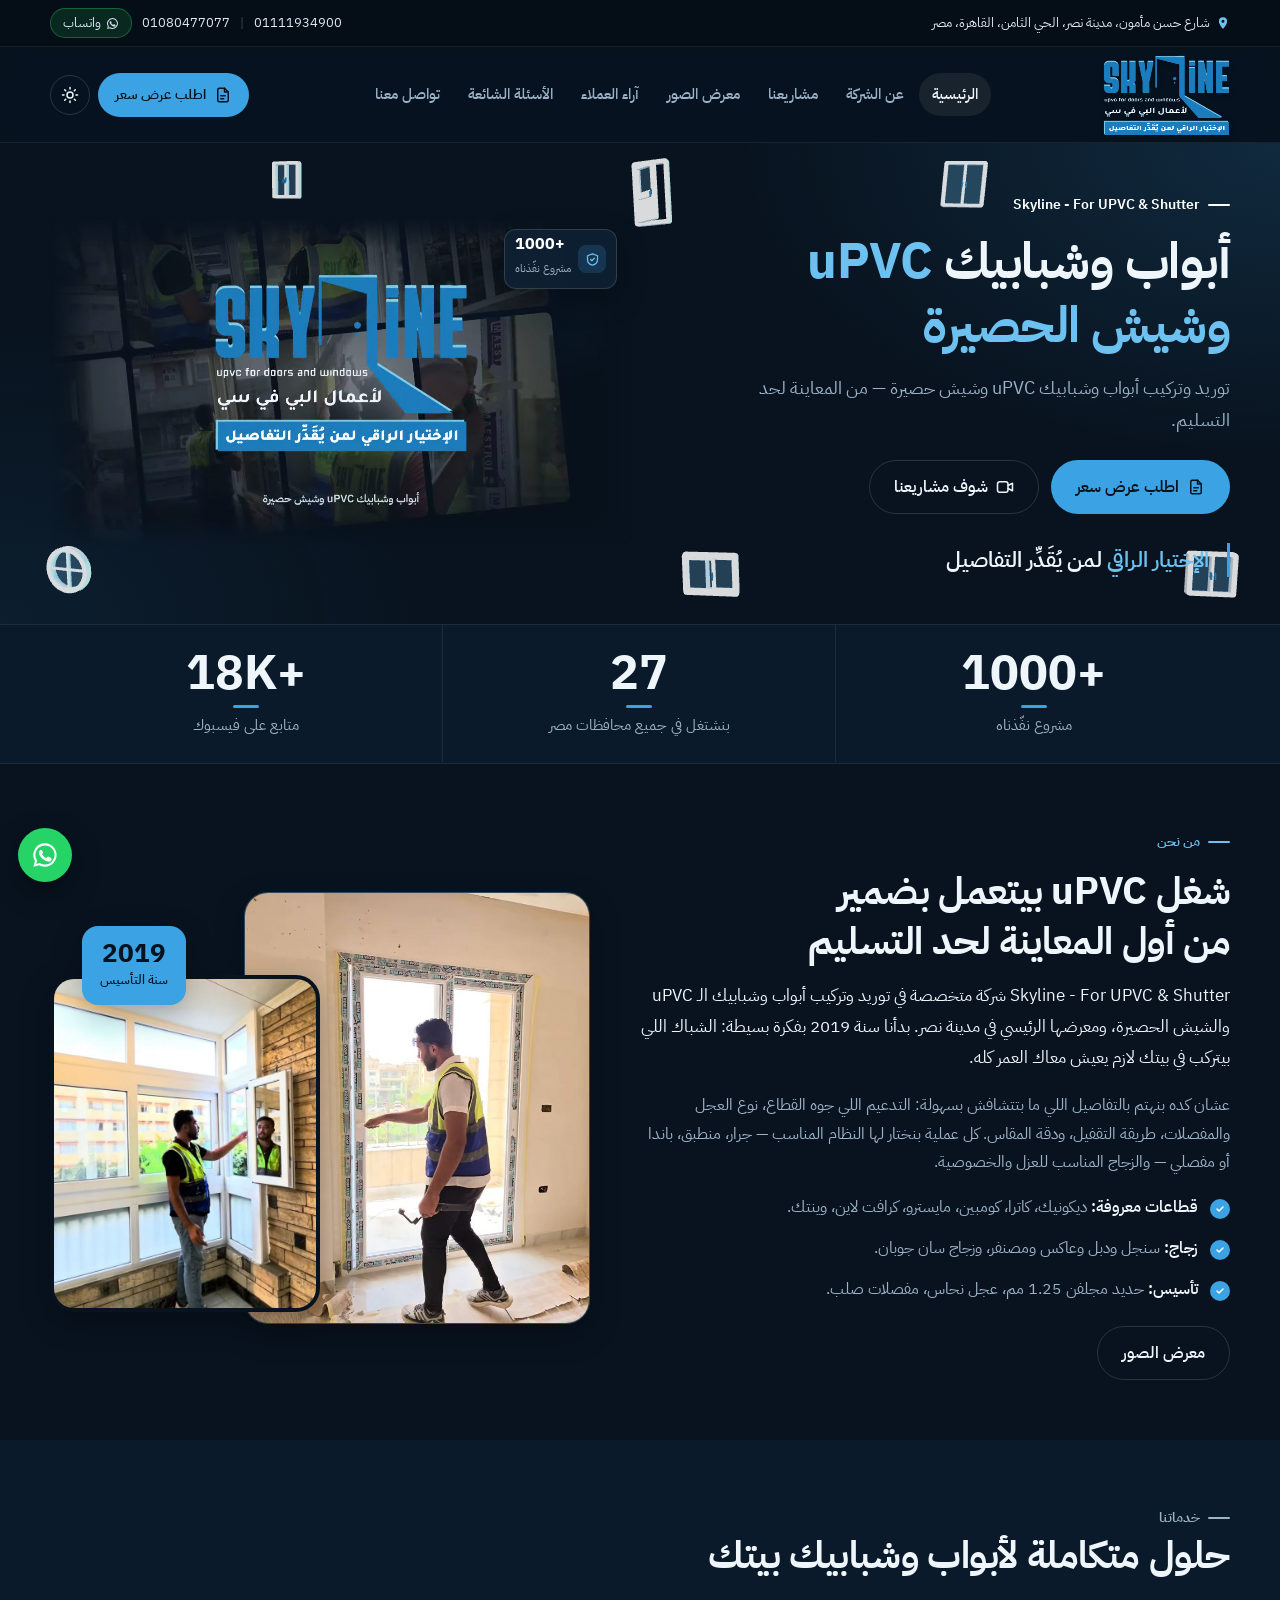
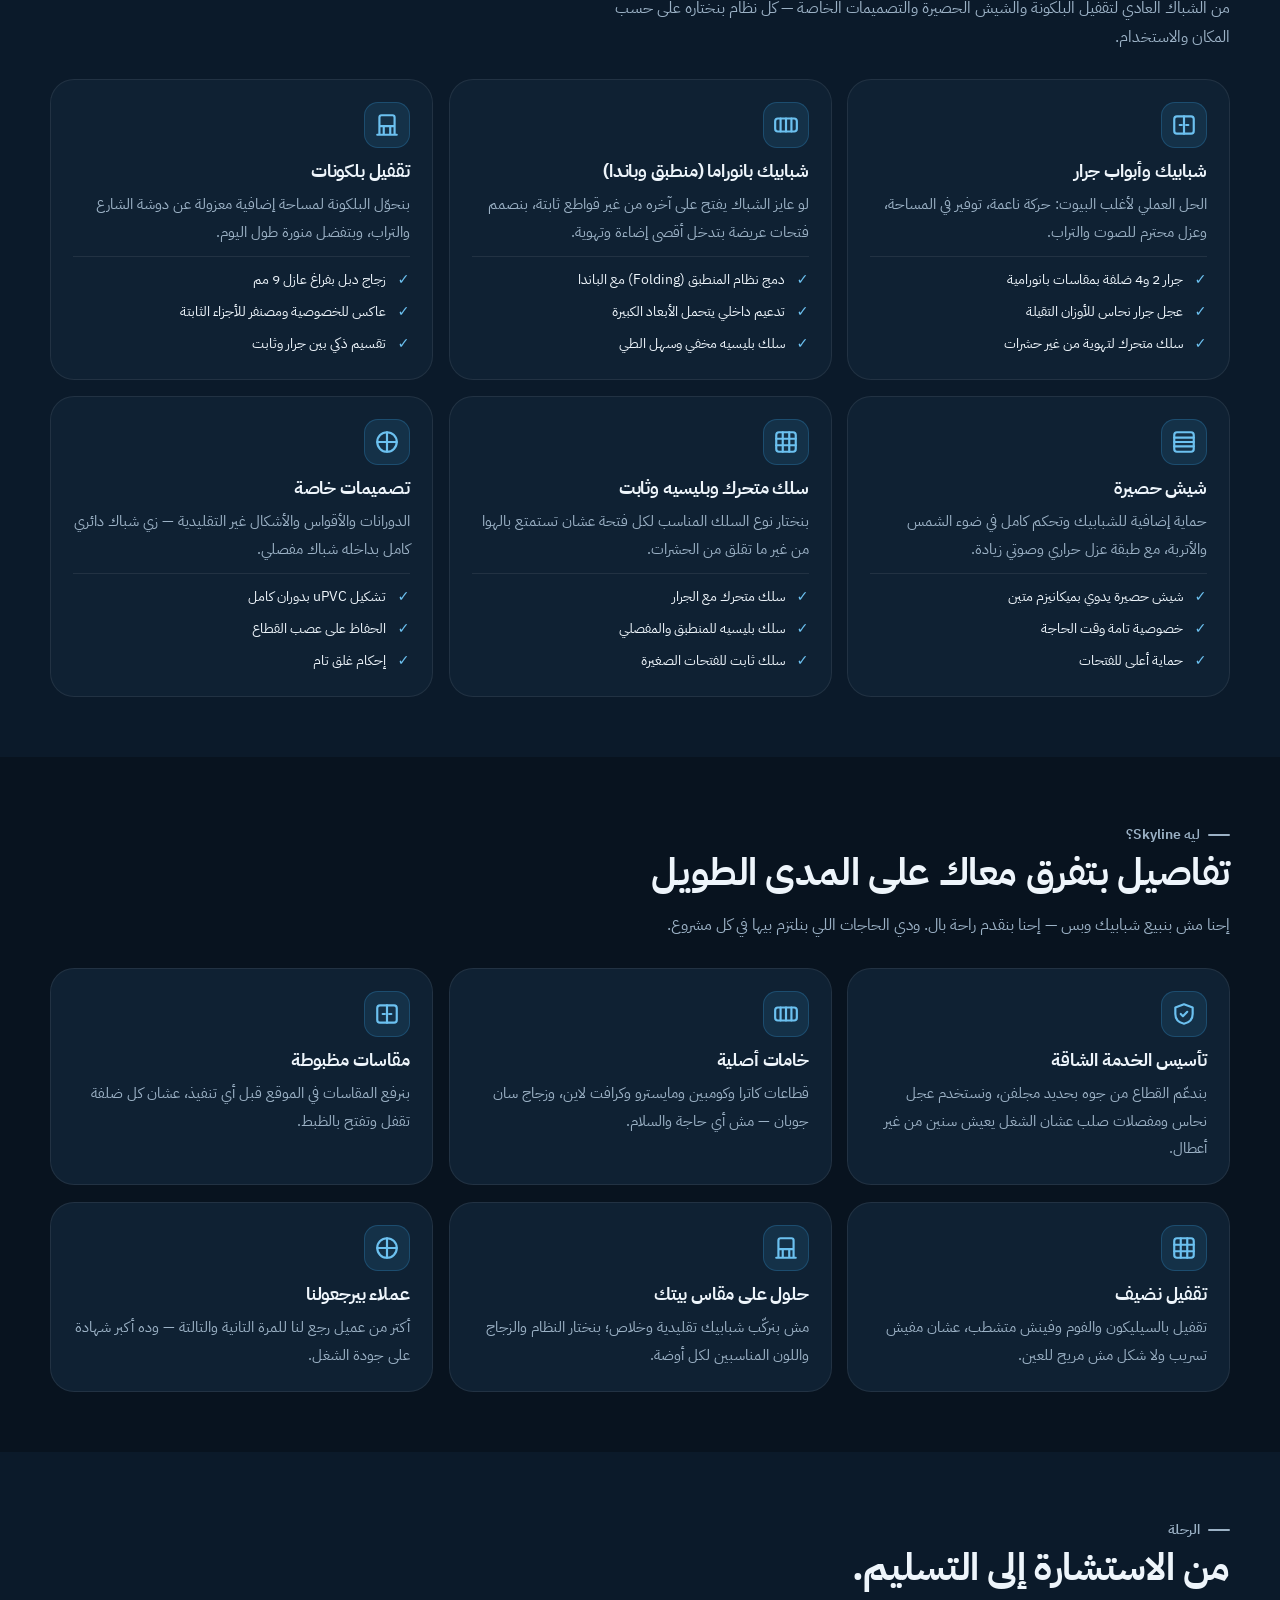
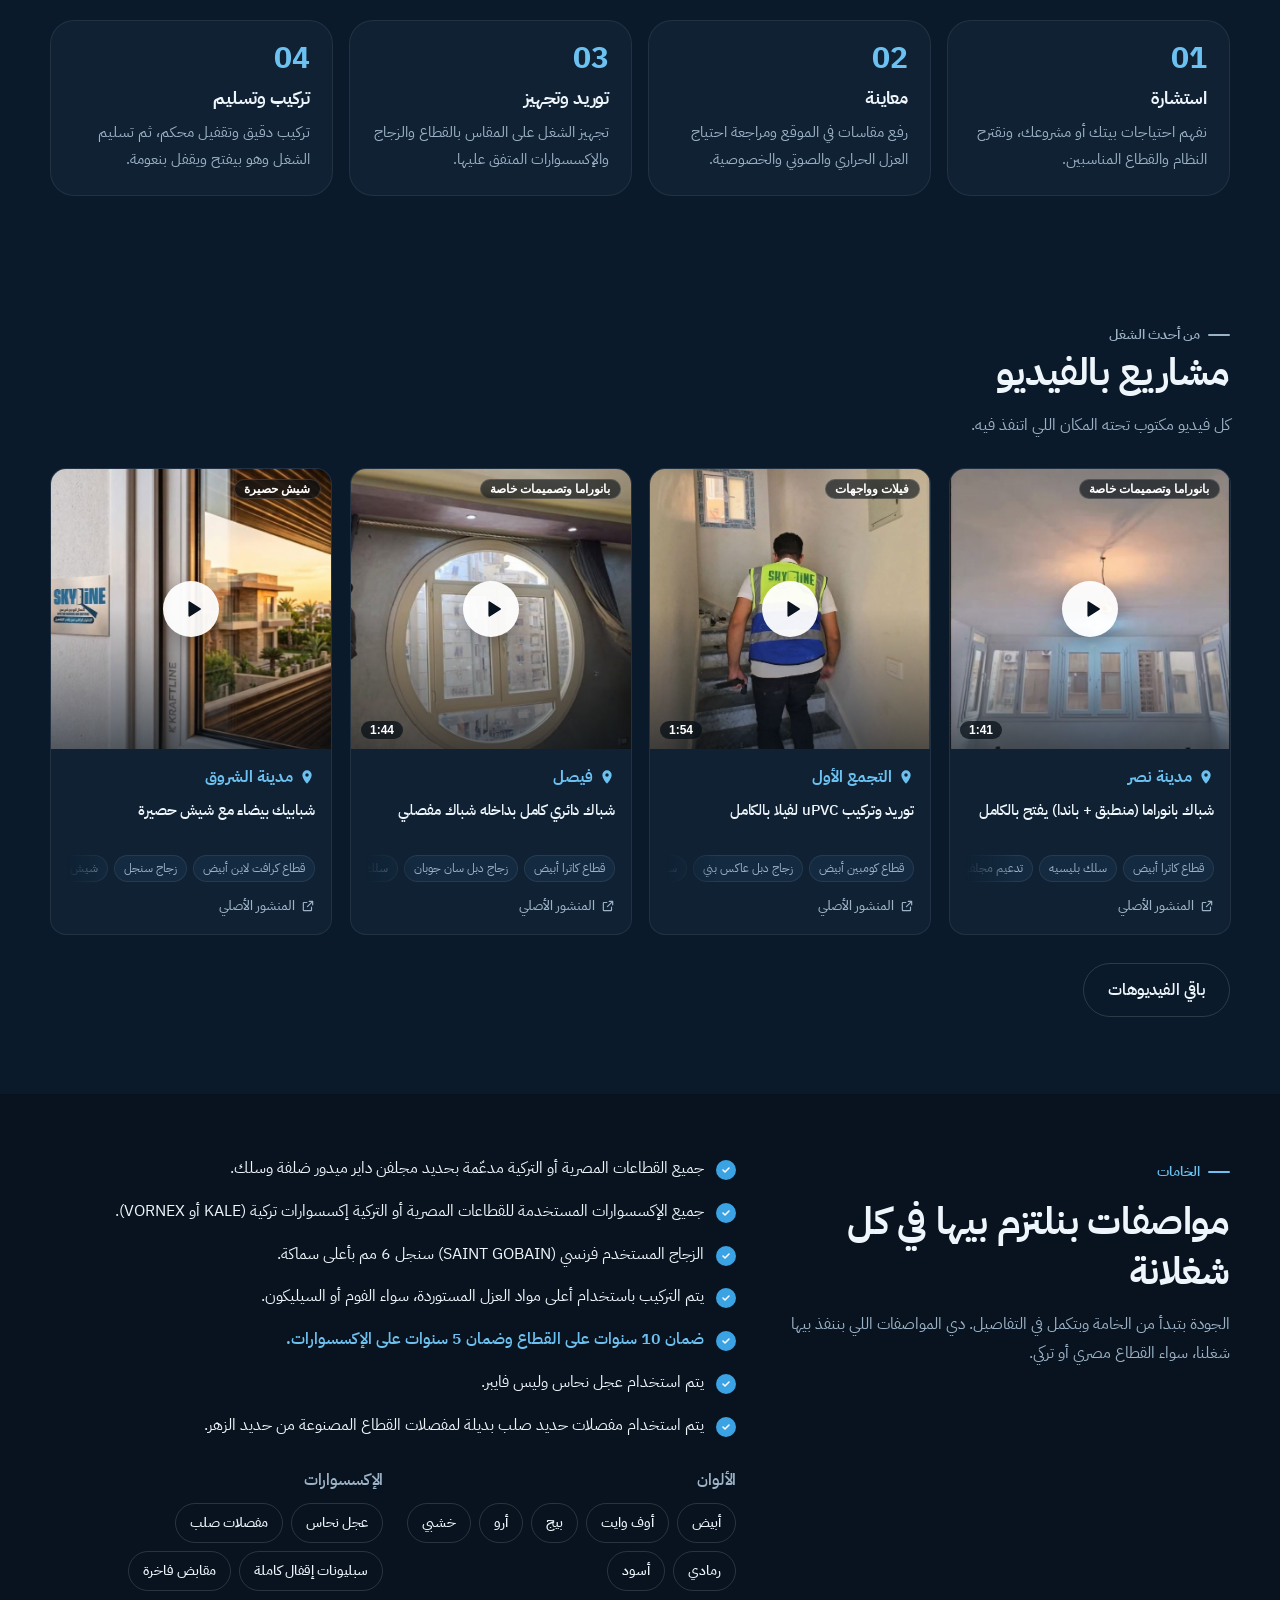
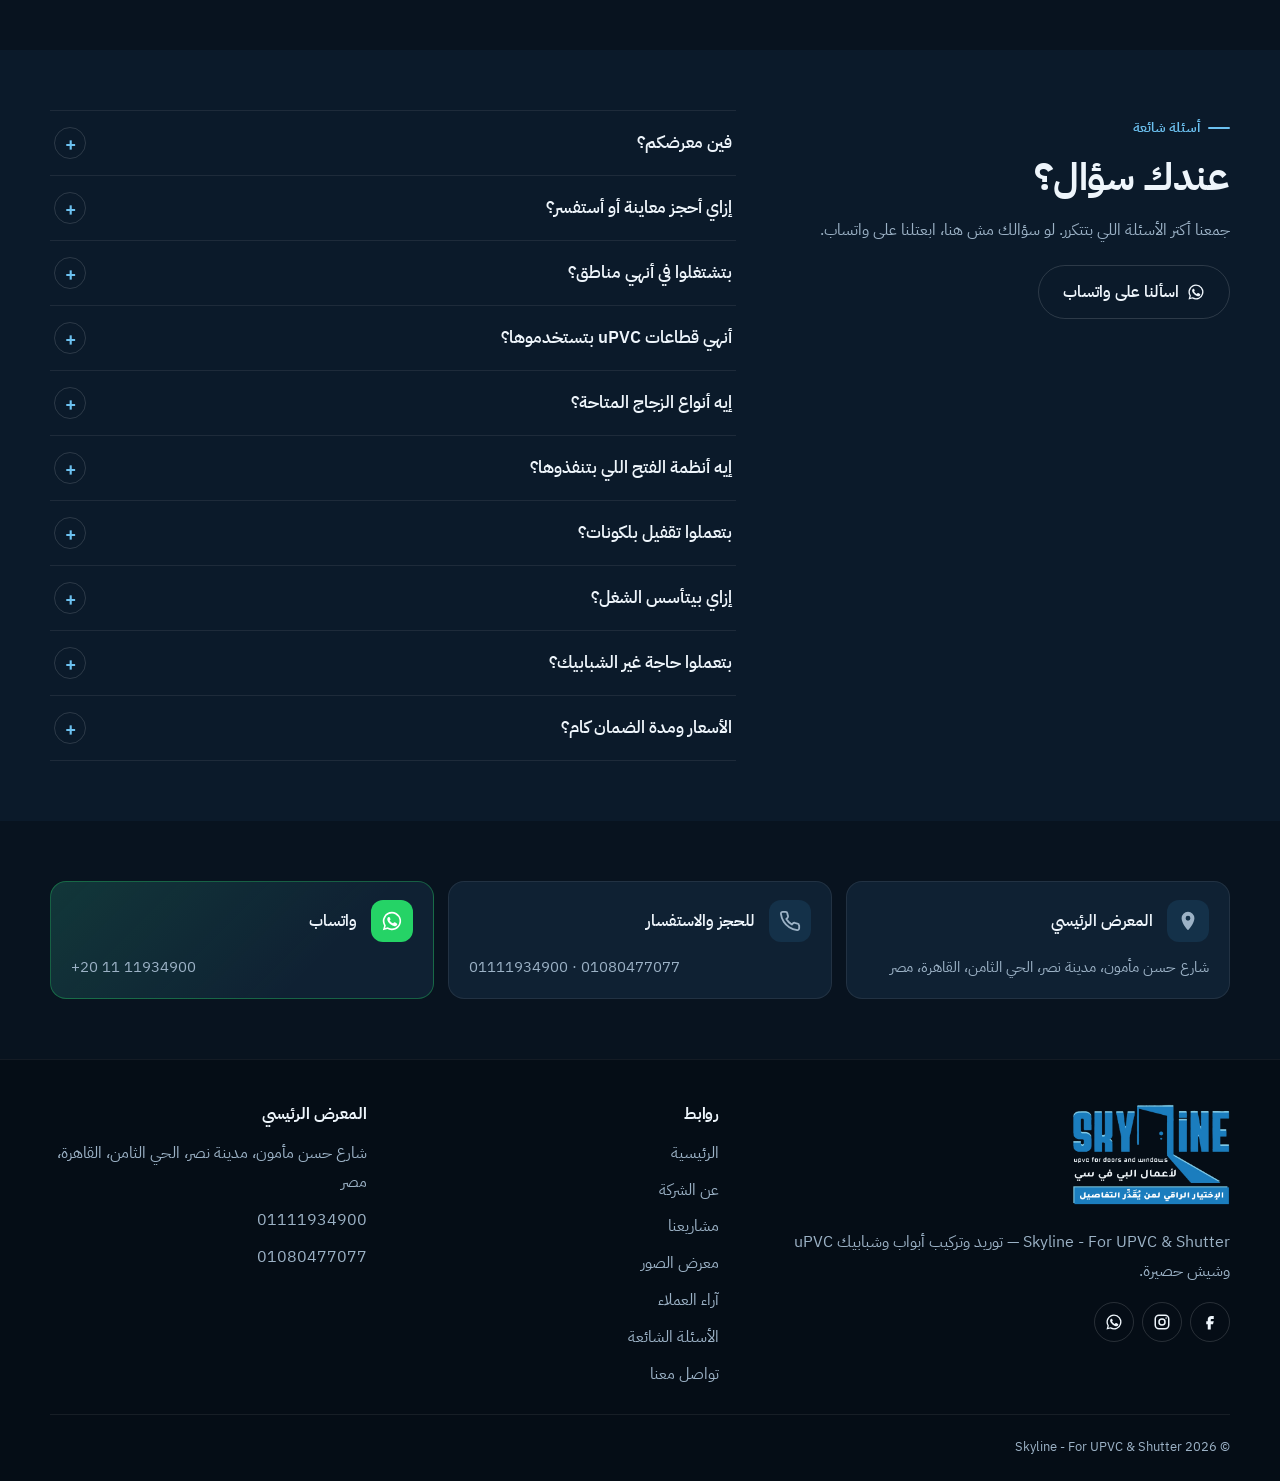
==== index.html @ a6adc0f1 "صفحة آراء العملاء وتحديث المتابعين والتقييمات تلقائياً" ====
<!doctype html>
<html lang="ar-EG" dir="rtl">
<head>
<meta charset="utf-8">
<meta name="viewport" content="width=device-width, initial-scale=1">
<title>شبابيك وأبواب uPVC وشيش حصيرة | Skyline سكاي لاين</title>
<meta name="description" content="Skyline سكاي لاين: توريد وتركيب شبابيك وأبواب uPVC، شبابيك جرار وبانوراما، تقفيل بلكونات وشيش حصيرة في جميع محافظات مصر. ضمان 10 سنين على القطاع — المعرض في مدينة نصر.">
<meta name="keywords" content="شبابيك upvc, أبواب upvc, شبابيك يو بي في سي, شبابيك upvc مدينة نصر, شبابيك upvc القاهرة, تقفيل بلكونات, شيش حصيرة, شبابيك جرار, شبابيك بانوراما, سلك بليسيه, قطاع كومبين, قطاع كاترا, Skyline uPVC, سكاي لاين">
<meta name="robots" content="index, follow, max-image-preview:large">
<link rel="canonical" href="https://yahiaali97.github.io/SkylinePVC-Site/">
<meta name="theme-color" content="#08131f">
<meta name="geo.region" content="EG-C"><meta name="geo.placename" content="مدينة نصر، القاهرة"><meta name="geo.position" content="30.0587503;31.3565234"><meta name="ICBM" content="30.0587503, 31.3565234">
<meta property="og:type" content="website">
<meta property="og:locale" content="ar_EG">
<meta property="og:site_name" content="Skyline - For UPVC &amp; Shutter">
<meta property="og:title" content="شبابيك وأبواب uPVC وشيش حصيرة | Skyline سكاي لاين">
<meta property="og:description" content="Skyline سكاي لاين: توريد وتركيب شبابيك وأبواب uPVC، شبابيك جرار وبانوراما، تقفيل بلكونات وشيش حصيرة في جميع محافظات مصر. ضمان 10 سنين على القطاع — المعرض في مدينة نصر.">
<meta property="og:url" content="https://yahiaali97.github.io/SkylinePVC-Site/">
<meta property="og:image" content="https://yahiaali97.github.io/SkylinePVC-Site/assets/og-image.jpg">
<meta property="og:image:width" content="1200"><meta property="og:image:height" content="630">
<meta name="twitter:card" content="summary_large_image">
<meta name="twitter:title" content="شبابيك وأبواب uPVC وشيش حصيرة | Skyline سكاي لاين">
<meta name="twitter:description" content="Skyline سكاي لاين: توريد وتركيب شبابيك وأبواب uPVC، شبابيك جرار وبانوراما، تقفيل بلكونات وشيش حصيرة في جميع محافظات مصر. ضمان 10 سنين على القطاع — المعرض في مدينة نصر.">
<meta name="twitter:image" content="https://yahiaali97.github.io/SkylinePVC-Site/assets/og-image.jpg">
<link rel="icon" href="assets/favicon-window.svg" type="image/svg+xml">
<link rel="icon" href="assets/favicon-win32.png" sizes="32x32" type="image/png">
<link rel="icon" href="assets/favicon-win48.png" sizes="48x48" type="image/png">
<link rel="icon" href="assets/favicon-win512.png" sizes="512x512" type="image/png">
<link rel="apple-touch-icon" href="assets/apple-touch-icon.png">
<link rel="preload" href="assets/fonts/ibm-plex-sans-arabic-arabic-400-normal.woff2" as="font" type="font/woff2" crossorigin>
<link rel="stylesheet" href="assets/css/style.css?v=1791744373">
<script>try{var t=localStorage.getItem("skyline-theme");if(t)document.documentElement.setAttribute("data-theme",t)}catch(e){}</script>
<script type="application/ld+json">{"@context": "https://schema.org", "@type": "HomeAndConstructionBusiness", "@id": "https://yahiaali97.github.io/SkylinePVC-Site/#business", "name": "Skyline - For UPVC & Shutter", "alternateName": ["سكاي لاين لأعمال اليو بي في سي", "Skyline uPVC", "سكاي لاين باب وشباك"], "description": "توريد وتركيب أبواب وشبابيك uPVC وشيش حصيرة وتقفيل بلكونات في جميع محافظات مصر — المعرض الرئيسي في مدينة نصر، القاهرة.", "slogan": "الإختيار الراقي لمن يُقَدِّر التفاصيل", "url": "https://yahiaali97.github.io/SkylinePVC-Site/", "logo": "https://yahiaali97.github.io/SkylinePVC-Site/assets/logo-tagline.png", "image": ["https://yahiaali97.github.io/SkylinePVC-Site/assets/og-image.jpg", "https://yahiaali97.github.io/SkylinePVC-Site/assets/hero-doors.jpg"], "telephone": "+201111934900", "foundingDate": "2019", "address": {"@type": "PostalAddress", "streetAddress": "شارع حسن مأمون، الحي الثامن", "addressLocality": "مدينة نصر", "addressRegion": "القاهرة", "addressCountry": "EG"}, "geo": {"@type": "GeoCoordinates", "latitude": 30.0587503, "longitude": 31.3565234}, "hasMap": "https://www.google.com/maps/place/%D9%84%D9%84%D8%A3%D8%A8%D9%88%D8%A7%D8%A8+%D9%88+%D8%A7%D9%84%D8%B4%D8%A8%D8%A7%D8%A8%D9%8A%D9%83+%D9%88+%D8%B4%D9%8A%D8%B4+%D8%A7%D9%84%D8%AD%D8%B5%D9%8A%D8%B1%D8%A9+_+Skyline+Upvc%E2%80%AD/@30.0587549,31.3539485,17z/data=!3m1!4b1!4m6!3m5!1s0x14583d00382c9361:0x3967d6e4ac025f7!8m2!3d30.0587503!4d31.3565234!16s%2Fg%2F11xrl8lt_v", "areaServed": {"@type": "Country", "name": "مصر"}, "sameAs": ["https://www.facebook.com/skylineupvcwindow", "https://www.instagram.com/skylinepvc"], "contactPoint": [{"@type": "ContactPoint", "telephone": "+201111934900", "contactType": "sales", "availableLanguage": ["ar"]}, {"@type": "ContactPoint", "telephone": "+201080477077", "contactType": "customer service", "availableLanguage": ["ar"]}], "makesOffer": [{"@type": "Offer", "itemOffered": {"@type": "Service", "name": "شبابيك وأبواب uPVC"}}, {"@type": "Offer", "itemOffered": {"@type": "Service", "name": "شبابيك جرار"}}, {"@type": "Offer", "itemOffered": {"@type": "Service", "name": "شبابيك بانوراما منطبق وباندا"}}, {"@type": "Offer", "itemOffered": {"@type": "Service", "name": "تقفيل بلكونات"}}, {"@type": "Offer", "itemOffered": {"@type": "Service", "name": "شيش حصيرة"}}, {"@type": "Offer", "itemOffered": {"@type": "Service", "name": "سلك متحرك وبليسيه"}}]}</script>
<script type="application/ld+json">{"@context": "https://schema.org", "@type": "FAQPage", "mainEntity": [{"@type": "Question", "name": "فين معرضكم؟", "acceptedAnswer": {"@type": "Answer", "text": "المعرض الرئيسي: شارع حسن مأمون، مدينة نصر، الحي الثامن، القاهرة، مصر."}}, {"@type": "Question", "name": "إزاي أحجز معاينة أو أستفسر؟", "acceptedAnswer": {"@type": "Answer", "text": "للحجز والاستفسار وطلب المعاينات: 01111934900 – 01080477077، أو على واتساب +20 11 11934900."}}, {"@type": "Question", "name": "بتشتغلوا في أنهي مناطق؟", "acceptedAnswer": {"@type": "Answer", "text": "في Skyline بنسعد بتقديم خدماتنا في جميع أنحاء القاهرة الكبرى والمدن الجديدة، ومستعدين للوصول إليك في كل محافظات الجمهورية."}}, {"@type": "Question", "name": "أنهي قطاعات uPVC بتستخدموها؟", "acceptedAnswer": {"@type": "Answer", "text": "في Skyline، بنوفر مجموعة منتقاة من أفضل قطاعات الـ UPVC (الأوروبية، التركية، والمصرية) لتلبية كافة الاحتياجات والأذواق المعمارية والميزانيات، ومن أبرزها:قطاع ديكونيك (Deceuninck) البلجيكي: قمة التكنولوجيا الأوروبية، خيار النخبة لمن يبحث عن أقصى درجات الفخامة، العزل الفائق، والعمر الافتراضي الطويل.قطاع كومبين (Kompen) التركي: فخامة القطاعات التركية المعتمدة وأعلاها متانة وقوة تحمل.قطاع كاترا (Katra): الصلابة المثالية والحل الأمثل للمساحات والفتحات الكبيرة.قطاعات كرافت لاين (Kraftline)، مايسترو (Maestro)، ووينتك (Wintech): خيارات متميزة جداً وعملية تجمع بين الجودة العالية والتكلفة الاقتصادية."}}, {"@type": "Question", "name": "إيه أنواع الزجاج المتاحة؟", "acceptedAnswer": {"@type": "Answer", "text": "في المشاريع المنشورة: زجاج سنجل، ودبل بفراغ 9 مم، وعاكس أبيض وبني، ومصنفر للحمامات والخصوصية، وزجاج سان جوبان (Saint-Gobain)."}}, {"@type": "Question", "name": "إيه أنظمة الفتح اللي بتنفذوها؟", "acceptedAnswer": {"@type": "Answer", "text": "جرار (2 و4 ضلفة)، مفصلي، منطبق، باندا، وتصميمات خاصة زي الشباك الدائري. ومعاها سلك متحرك أو بليسيه أو ثابت، وشيش حصيرة يدوي."}}, {"@type": "Question", "name": "بتعملوا تقفيل بلكونات؟", "acceptedAnswer": {"@type": "Answer", "text": "بكل تأكيد! تقفيل البلكونات بالـ UPVC هو واحد من أهم تخصصاتنا والأكثر طلباً في Skyline.إحنا بنعتبر تقفيل البلكونة مش مجرد تركيب شبابيك، ده استثمار ذكي لتحويل مساحة مهدرة أو معرضة للتراب والدوشة لـ \"غرفة إضافية\" نظيفة، هادية، ومريحة جداً للاستخدام طول السنة.ليه تقفل بلكونتك مع Skyline؟عزل تام للأتربة والضوضاء: بفضل التقفيل الهندسي المحكم واستخدام الزجاج الدبل (سان جوبان)، بنفصلك تماماً عن إزعاج الشارع.تأسيس يتحمل ضغط الهواء: لأن البلكونات (خاصة في الأدوار العالية) بتتعرض لتيارات هواء قوية، بندعم قطاعاتنا بحديد مجلفن (سمك 1.25 مم) لضمان أقصى درجات الصلابة والأمان.تصميمات تناسب مساحتك: بنوفر كل الحلول (أنظمة الجرار لتوفير المساحة، الشباك المنطبق \"Folding\" لفتح البلكونة بالكامل، والأنظمة الثابتة)، بالإضافة لتوفير \"سلك متحرك أو بليسيه\" للتهوية بدون حشرات.مقاومة العوامل الجوية: قطاعاتنا لا تتأثر بحرارة الشمس أو الأمطار، ولا تتعرض للصدأ أو التآكل."}}, {"@type": "Question", "name": "إزاي بيتأسس الشغل؟", "acceptedAnswer": {"@type": "Answer", "text": "حسب المنشورات: تدعيم داخلي بحديد مجلفن (1.25 مم) بكامل القطاع، عجل جرار نحاس، مفصلات صلب، وتقفيل بالسيليكون والفوم."}}, {"@type": "Question", "name": "بتعملوا حاجة غير الشبابيك؟", "acceptedAnswer": {"@type": "Answer", "text": "بكل تأكيد! في Skyline نحن نقدم حلولاً متكاملة لتشطيب وتجهيز بيتك بأعلى معايير الجودة، ولا نقتصر على الشبابيك فقط. تشمل خدماتنا:الأبواب (UPVC): نصمم وننفذ أبواب الغرف، الحمامات، والبلكونات. تتميز بعزلها التام للصوت والمياه، ولا تتأثر بالرطوبة أو الحشرات نهائياً مقارنة بالأبواب الخشبية التقليدية.مطابخ الألومنيوم والكلادينج: نصنع مطابخ تجمع بين المتانة الفائقة والشكل المودرن. نؤسس المطبخ بقوائم ألومنيوم صلبة للخدمة الشاقة، مع أرفف وأرضيات بسمك (4 مم) لتحمل الأوزان، وواجهات \"كلادينج\" عصرية مقاومة للحرارة والمياه وسهلة التنظيف.الشيش حصيرة (Shutters): نوفر أنظمة الشيش حصيرة (اليدوية والمزودة بموتور للتحكم عن بعد)، والتي تمنحك أماناً إضافياً، عزلاً حرارياً ممتازاً، وتحكماً كاملاً في درجة الإضاءة والخصوصية.تقفيل البلكونات والقواطع الداخلية: نحول البلكونات والمساحات المهدرة إلى غرف معزولة تماماً، وننفذ قواطع (Partitions) لتقسيم المساحات الواسعة في المنازل أو الشركات بشياكة وخصوصية.التصميمات المعمارية الخاصة: ننفذ أصعب الأشكال الهندسية مثل الدورانات، الأقواس، وأنظمة الفتح الكبيرة (المنطبق والباندا) للواجهات البانورامية."}}, {"@type": "Question", "name": "الأسعار ومدة الضمان كام؟", "acceptedAnswer": {"@type": "Answer", "text": "الضمان 10 سنوات على القطاع و5 سنوات على الإكسسوارات. السعر بيتحدد حسب المقاسات والقطاع والزجاج — اطلب عرض سعر."}}]}</script>
<script type="application/ld+json">{"@context": "https://schema.org", "@type": "WebSite", "name": "Skyline uPVC", "url": "https://yahiaali97.github.io/SkylinePVC-Site/", "inLanguage": "ar-EG"}</script>
</head>
<body>
<a class="skip" href="#main">تخطَّ إلى المحتوى</a>
<div class="topbar"><div class="container">
  <a class="topbar-loc" href="https://www.google.com/maps/place/%D9%84%D9%84%D8%A3%D8%A8%D9%88%D8%A7%D8%A8+%D9%88+%D8%A7%D9%84%D8%B4%D8%A8%D8%A7%D8%A8%D9%8A%D9%83+%D9%88+%D8%B4%D9%8A%D8%B4+%D8%A7%D9%84%D8%AD%D8%B5%D9%8A%D8%B1%D8%A9+_+Skyline+Upvc%E2%80%AD/@30.0587549,31.3539485,17z/data=!3m1!4b1!4m6!3m5!1s0x14583d00382c9361:0x3967d6e4ac025f7!8m2!3d30.0587503!4d31.3565234!16s%2Fg%2F11xrl8lt_v" target="_blank" rel="noopener" title="افتح العنوان على خرائط جوجل"><svg viewBox="0 0 24 24" fill="currentColor" aria-hidden="true"><path d="M12 2a7 7 0 0 0-7 7c0 5.2 6.1 12.2 6.4 12.5a.8.8 0 0 0 1.2 0C12.9 21.2 19 14.2 19 9a7 7 0 0 0-7-7Zm0 9.6A2.6 2.6 0 1 1 12 6.4a2.6 2.6 0 0 1 0 5.2Z"/></svg>شارع حسن مأمون، مدينة نصر، الحي الثامن، القاهرة، مصر</a>
  <span class="topbar-links"><a href="tel:+201111934900" dir="ltr">01111934900</a><span aria-hidden="true">|</span><a href="tel:+201080477077" dir="ltr">01080477077</a><a class="topbar-pill" href="https://wa.me/201111934900" target="_blank" rel="noopener"><svg viewBox="0 0 24 24" fill="currentColor" aria-hidden="true"><path d="M12 2a10 10 0 0 0-8.6 15.1L2 22l5-1.3A10 10 0 1 0 12 2Zm0 18.2a8.2 8.2 0 0 1-4.2-1.1l-.3-.2-3 .8.8-2.9-.2-.3A8.2 8.2 0 1 1 12 20.2Zm4.5-6.1c-.2-.1-1.5-.7-1.7-.8-.2-.1-.4-.1-.6.1l-.8 1c-.1.2-.3.2-.5.1a6.7 6.7 0 0 1-3.3-2.9c-.3-.4.2-.4.7-1.3.1-.2 0-.3 0-.4l-.8-1.8c-.2-.5-.4-.4-.6-.4h-.5a1 1 0 0 0-.7.3 3 3 0 0 0-.9 2.2 5.2 5.2 0 0 0 1.1 2.8 11.9 11.9 0 0 0 4.6 4c1.7.7 2.4.8 3.2.7a2.8 2.8 0 0 0 1.8-1.3 2.3 2.3 0 0 0 .2-1.3c-.1-.1-.3-.2-.5-.3Z"/></svg>واتساب</a></span>
</div></div>
<header class="site-header">
  <div class="container">
    <a class="brand" href="index.html" aria-label="Skyline — الصفحة الرئيسية"><img class="logo-light" src="assets/logo-tagline.png" alt="Skyline — upvc for doors and windows — لاعمال البي في سي — باب وشباك — الإختيار الراقي لمن يُقَدِّر التفاصيل" width="896" height="629"><img class="logo-dark" src="assets/logo-tagline-dark.png" alt="" aria-hidden="true" width="896" height="629"></a>
    <nav class="nav" id="nav" aria-label="القائمة الرئيسية"><a href="index.html" aria-current="page">الرئيسية</a><a href="index.html#about">عن الشركة</a><a href="projects.html">مشاريعنا</a><a href="gallery.html">معرض الصور</a><a href="reviews.html">آراء العملاء</a><a href="index.html#faq">الأسئلة الشائعة</a><a href="contact.html">تواصل معنا</a></nav>
    <div class="header-actions">
      <a class="btn btn-primary btn-sm" href="quote.html"><svg viewBox="0 0 24 24" fill="none" stroke="currentColor" stroke-width="2" stroke-linecap="round" stroke-linejoin="round" aria-hidden="true"><path d="M14 3H7a2 2 0 0 0-2 2v14a2 2 0 0 0 2 2h10a2 2 0 0 0 2-2V8z"/><path d="M14 3v5h5"/><path d="M9 13h6M9 17h4"/></svg>اطلب عرض سعر</a>
      <button class="icon-btn theme-toggle" type="button" aria-label="تبديل الوضع الداكن"><svg class="sun" viewBox="0 0 24 24" fill="none" stroke="currentColor" stroke-width="2" stroke-linecap="round" aria-hidden="true"><circle cx="12" cy="12" r="4"/><path d="M12 2v2M12 20v2M4.9 4.9l1.4 1.4M17.7 17.7l1.4 1.4M2 12h2M20 12h2M4.9 19.1l1.4-1.4M17.7 6.3l1.4-1.4"/></svg><svg class="moon" viewBox="0 0 24 24" fill="none" stroke="currentColor" stroke-width="2" stroke-linecap="round" stroke-linejoin="round" aria-hidden="true"><path d="M21 12.8A9 9 0 1 1 11.2 3a7 7 0 0 0 9.8 9.8Z"/></svg></button>
      <button class="icon-btn menu-toggle" type="button" aria-label="فتح القائمة" aria-expanded="false" aria-controls="nav"><svg viewBox="0 0 24 24" fill="none" stroke="currentColor" stroke-width="2" stroke-linecap="round" aria-hidden="true"><path d="M4 7h16M4 12h16M4 17h16"/></svg></button>
    </div>
  </div>
</header>
<main id="main">

<section class="hero">
  <canvas id="hero3d" aria-hidden="true"></canvas>
  <div class="container hero-grid">
    <div>
      <p class="eyebrow reveal">Skyline - For UPVC &amp; Shutter</p>
      <h1 class="reveal reveal-d1">أبواب وشبابيك <span class="accent">uPVC</span><br><span class="accent">وشيش الحصيرة</span></h1>
      <p class="hero-lead reveal reveal-d2">توريد وتركيب أبواب وشبابيك uPVC وشيش حصيرة — من المعاينة لحد التسليم.</p>
      <div class="hero-actions reveal reveal-d3">
        <a class="btn btn-primary" href="quote.html"><svg viewBox="0 0 24 24" fill="none" stroke="currentColor" stroke-width="2" stroke-linecap="round" stroke-linejoin="round" aria-hidden="true"><path d="M14 3H7a2 2 0 0 0-2 2v14a2 2 0 0 0 2 2h10a2 2 0 0 0 2-2V8z"/><path d="M14 3v5h5"/><path d="M9 13h6M9 17h4"/></svg>اطلب عرض سعر</a>
        <a class="btn btn-ghost" href="projects.html"><svg viewBox="0 0 24 24" fill="none" stroke="currentColor" stroke-width="2" stroke-linecap="round" stroke-linejoin="round" aria-hidden="true"><rect x="2" y="5" width="14" height="14" rx="3"/><path d="m16 10 6-3v10l-6-3"/></svg>شوف مشاريعنا</a>
      </div>
      <p class="slogan reveal reveal-d3"><span>الإختيار الراقي</span> لمن يُقَدِّر التفاصيل</p>
    </div>
    <div class="hero-media reveal reveal-left reveal-d2">
      <figure class="hero-video"><video id="hero-video" poster="assets/video/poster.jpg" autoplay muted loop playsinline preload="auto" disablepictureinpicture disableremoteplayback width="1280" height="720" aria-label="فيديو تعريفي عن مواصفات خامات Skyline"><source src="assets/video/skyline-intro.webm" type="video/webm"><source src="assets/video/skyline-intro.mp4" type="video/mp4"></video></figure>
      <div class="hero-badge"><span class="hb-icon"><svg viewBox="0 0 24 24" fill="none" stroke="currentColor" stroke-width="2" stroke-linecap="round" stroke-linejoin="round" aria-hidden="true"><path d="M12 3 4 6v6c0 5 3.5 8 8 9 4.5-1 8-4 8-9V6l-8-3Z"/><path d="m9 12 2 2 4-4"/></svg></span><div><strong dir="ltr">1000+</strong><span>مشروع نفّذناه</span></div></div>
    </div>
  </div>
</section>

<section class="stats-band">
  <div class="container stats">
    <div class="stat reveal"><span class="stat-num" data-count="1000" data-suffix="+">0</span><span class="stat-label">مشروع نفّذناه</span></div>
    <div class="stat reveal reveal-d1"><span class="stat-num" data-count="27">0</span><span class="stat-label">بنشتغل في جميع محافظات مصر</span></div>
    <div class="stat reveal reveal-d2"><span class="stat-num" id="fb-followers" data-count="18000" data-format="k">0</span><span class="stat-label">متابع على فيسبوك</span></div>
  </div>
</section>

<section class="section">
  <div class="container about-split" id="about">
    <div class="reveal">
      <p class="eyebrow">من نحن</p>
      <h2 class="h2">شغل uPVC بيتعمل بضمير<br>من أول المعاينة لحد التسليم</h2>
      <p class="lead-p">Skyline - For UPVC &amp; Shutter شركة متخصصة في توريد وتركيب أبواب وشبابيك الـ uPVC والشيش الحصيرة، ومعرضها الرئيسي في مدينة نصر. بدأنا سنة 2019 بفكرة بسيطة: الشباك اللي بيتركب في بيتك لازم يعيش معاك العمر كله.</p>
      <p class="muted">عشان كده بنهتم بالتفاصيل اللي ما بتتشافش بسهولة: التدعيم اللي جوه القطاع، نوع العجل والمفصلات، طريقة التقفيل، ودقة المقاس. كل عملية بنختار لها النظام المناسب — جرار، منطبق، باندا أو مفصلي — والزجاج المناسب للعزل والخصوصية.</p>
      <ul class="check-list">
        <li><strong>قطاعات معروفة:</strong> ديكونيك، كاترا، كومبين، مايسترو، كرافت لاين، وينتك.</li>
        <li><strong>زجاج:</strong> سنجل ودبل وعاكس ومصنفر، وزجاج سان جوبان.</li>
        <li><strong>تأسيس:</strong> حديد مجلفن 1.25 مم، عجل نحاس، مفصلات صلب.</li>
      </ul>
      <div class="hero-actions" style="margin-top:22px"><a class="btn btn-ghost" href="gallery.html">معرض الصور</a></div>
    </div>
    <div class="about-media reveal reveal-left">
      <figure class="am-main"><img src="assets/gallery/1024769387253886-1.jpg" alt="فني Skyline في موقع فيلا بالتجمع الأول" loading="lazy" width="640" height="800"></figure>
      <figure class="am-sub"><img src="assets/gallery/4474589546149572-3.jpg" alt="تقفيل بلكونة من تنفيذ Skyline" loading="lazy" width="640" height="800"></figure>
      <div class="am-tag"><strong>2019</strong><span>سنة التأسيس</span></div>
    </div>
  </div>
</section>

<section class="section section-alt">
  <div class="container">
    <div class="section-head reveal"><p class="eyebrow">خدماتنا</p><h2>حلول متكاملة لأبواب وشبابيك بيتك</h2><p>من الشباك العادي لتقفيل البلكونة والشيش الحصيرة والتصميمات الخاصة — كل نظام بنختاره على حسب المكان والاستخدام.</p></div>
    <div class="svc-cards"><article class="svc-card"><div class="svc-icon"><svg viewBox="0 0 24 24" fill="none" stroke="currentColor" stroke-width="2" stroke-linecap="round" stroke-linejoin="round" aria-hidden="true"><rect x="3" y="4" width="18" height="16" rx="2.5"/><path d="M12 4v16M8 12h2M14 12h2"/></svg></div><h3>شبابيك وأبواب جرار</h3><p>الحل العملي لأغلب البيوت: حركة ناعمة، توفير في المساحة، وعزل محترم للصوت والتراب.</p><ul><li>جرار 2 و4 ضلفة بمقاسات بانورامية</li><li>عجل جرار نحاس للأوزان التقيلة</li><li>سلك متحرك لتهوية من غير حشرات</li></ul></article><article class="svc-card"><div class="svc-icon"><svg viewBox="0 0 24 24" fill="none" stroke="currentColor" stroke-width="2" stroke-linecap="round" stroke-linejoin="round" aria-hidden="true"><rect x="2" y="6" width="20" height="12" rx="2.5"/><path d="M7 6v12M12 6v12M17 6v12"/></svg></div><h3>شبابيك بانوراما (منطبق وباندا)</h3><p>لو عايز الشباك يفتح على آخره من غير قواطع ثابتة، بنصمم فتحات عريضة بتدخل أقصى إضاءة وتهوية.</p><ul><li>دمج نظام المنطبق (Folding) مع الباندا</li><li>تدعيم داخلي يتحمل الأبعاد الكبيرة</li><li>سلك بليسيه مخفي وسهل الطي</li></ul></article><article class="svc-card"><div class="svc-icon"><svg viewBox="0 0 24 24" fill="none" stroke="currentColor" stroke-width="2" stroke-linecap="round" stroke-linejoin="round" aria-hidden="true"><path d="M3 21h18M5 21v-8h14v8M9 13v8M15 13v8M5 13V5a2 2 0 0 1 2-2h10a2 2 0 0 1 2 2v8"/></svg></div><h3>تقفيل بلكونات</h3><p>بنحوّل البلكونة لمساحة إضافية معزولة عن دوشة الشارع والتراب، وبتفضل منورة طول اليوم.</p><ul><li>زجاج دبل بفراغ عازل 9 مم</li><li>عاكس للخصوصية ومصنفر للأجزاء الثابتة</li><li>تقسيم ذكي بين جرار وثابت</li></ul></article><article class="svc-card"><div class="svc-icon"><svg viewBox="0 0 24 24" fill="none" stroke="currentColor" stroke-width="2" stroke-linecap="round" stroke-linejoin="round" aria-hidden="true"><rect x="3" y="3" width="18" height="18" rx="2.5"/><path d="M3 8h18M3 12h18M3 16h18"/></svg></div><h3>شيش حصيرة</h3><p>حماية إضافية للشبابيك وتحكم كامل في ضوء الشمس والأتربة، مع طبقة عزل حراري وصوتي زيادة.</p><ul><li>شيش حصيرة يدوي بميكانيزم متين</li><li>خصوصية تامة وقت الحاجة</li><li>حماية أعلى للفتحات</li></ul></article><article class="svc-card"><div class="svc-icon"><svg viewBox="0 0 24 24" fill="none" stroke="currentColor" stroke-width="2" stroke-linecap="round" stroke-linejoin="round" aria-hidden="true"><rect x="3" y="3" width="18" height="18" rx="2.5"/><path d="M3 9h18M3 15h18M9 3v18M15 3v18"/></svg></div><h3>سلك متحرك وبليسيه وثابت</h3><p>بنختار نوع السلك المناسب لكل فتحة عشان تستمتع بالهوا من غير ما تقلق من الحشرات.</p><ul><li>سلك متحرك مع الجرار</li><li>سلك بليسيه للمنطبق والمفصلي</li><li>سلك ثابت للفتحات الصغيرة</li></ul></article><article class="svc-card"><div class="svc-icon"><svg viewBox="0 0 24 24" fill="none" stroke="currentColor" stroke-width="2" stroke-linecap="round" aria-hidden="true"><circle cx="12" cy="12" r="9"/><path d="M12 3v18M3 12h18"/></svg></div><h3>تصميمات خاصة</h3><p>الدورانات والأقواس والأشكال غير التقليدية — زي شباك دائري كامل بداخله شباك مفصلي.</p><ul><li>تشكيل uPVC بدوران كامل</li><li>الحفاظ على عصب القطاع</li><li>إحكام غلق تام</li></ul></article></div>
  </div>
</section>

<section class="section">
  <div class="container">
    <div class="section-head reveal"><p class="eyebrow">ليه Skyline؟</p><h2>تفاصيل بتفرق معاك على المدى الطويل</h2><p>إحنا مش بنبيع شبابيك وبس — إحنا بنقدم راحة بال. ودي الحاجات اللي بنلتزم بيها في كل مشروع.</p></div>
    <div class="why-grid"><article class="why-card"><div class="svc-icon"><svg viewBox="0 0 24 24" fill="none" stroke="currentColor" stroke-width="2" stroke-linecap="round" stroke-linejoin="round" aria-hidden="true"><path d="M12 3 4 6v6c0 5 3.5 8 8 9 4.5-1 8-4 8-9V6l-8-3Z"/><path d="m9 12 2 2 4-4"/></svg></div><h3>تأسيس الخدمة الشاقة</h3><p>بندعّم القطاع من جوه بحديد مجلفن، ونستخدم عجل نحاس ومفصلات صلب عشان الشغل يعيش سنين من غير أعطال.</p></article><article class="why-card"><div class="svc-icon"><svg viewBox="0 0 24 24" fill="none" stroke="currentColor" stroke-width="2" stroke-linecap="round" stroke-linejoin="round" aria-hidden="true"><rect x="2" y="6" width="20" height="12" rx="2.5"/><path d="M7 6v12M12 6v12M17 6v12"/></svg></div><h3>خامات أصلية</h3><p>قطاعات كاترا وكومبين ومايسترو وكرافت لاين، وزجاج سان جوبان — مش أي حاجة والسلام.</p></article><article class="why-card"><div class="svc-icon"><svg viewBox="0 0 24 24" fill="none" stroke="currentColor" stroke-width="2" stroke-linecap="round" stroke-linejoin="round" aria-hidden="true"><rect x="3" y="4" width="18" height="16" rx="2.5"/><path d="M12 4v16M8 12h2M14 12h2"/></svg></div><h3>مقاسات مظبوطة</h3><p>بنرفع المقاسات في الموقع قبل أي تنفيذ، عشان كل ضلفة تقفل وتفتح بالظبط.</p></article><article class="why-card"><div class="svc-icon"><svg viewBox="0 0 24 24" fill="none" stroke="currentColor" stroke-width="2" stroke-linecap="round" stroke-linejoin="round" aria-hidden="true"><rect x="3" y="3" width="18" height="18" rx="2.5"/><path d="M3 9h18M3 15h18M9 3v18M15 3v18"/></svg></div><h3>تقفيل نضيف</h3><p>تقفيل بالسيليكون والفوم وفينش متشطب، عشان مفيش تسريب ولا شكل مش مريح للعين.</p></article><article class="why-card"><div class="svc-icon"><svg viewBox="0 0 24 24" fill="none" stroke="currentColor" stroke-width="2" stroke-linecap="round" stroke-linejoin="round" aria-hidden="true"><path d="M3 21h18M5 21v-8h14v8M9 13v8M15 13v8M5 13V5a2 2 0 0 1 2-2h10a2 2 0 0 1 2 2v8"/></svg></div><h3>حلول على مقاس بيتك</h3><p>مش بنركّب شبابيك تقليدية وخلاص؛ بنختار النظام والزجاج واللون المناسبين لكل أوضة.</p></article><article class="why-card"><div class="svc-icon"><svg viewBox="0 0 24 24" fill="none" stroke="currentColor" stroke-width="2" stroke-linecap="round" aria-hidden="true"><circle cx="12" cy="12" r="9"/><path d="M12 3v18M3 12h18"/></svg></div><h3>عملاء بيرجعولنا</h3><p>أكتر من عميل رجع لنا للمرة التانية والتالتة — وده أكبر شهادة على جودة الشغل.</p></article></div>
  </div>
</section>

<section class="section section-alt">
  <div class="container">
    <div class="section-head reveal"><p class="eyebrow">الرحلة</p><h2>من الاستشارة إلى التسليم.</h2></div>
    <ol class="journey"><li class="jcard"><span class="jnum">01</span><h3>استشارة</h3><p>نفهم احتياجات بيتك أو مشروعك، ونقترح النظام والقطاع المناسبين.</p></li><li class="jcard"><span class="jnum">02</span><h3>معاينة</h3><p>رفع مقاسات في الموقع ومراجعة احتياج العزل الحراري والصوتي والخصوصية.</p></li><li class="jcard"><span class="jnum">03</span><h3>توريد وتجهيز</h3><p>تجهيز الشغل على المقاس بالقطاع والزجاج والإكسسوارات المتفق عليها.</p></li><li class="jcard"><span class="jnum">04</span><h3>تركيب وتسليم</h3><p>تركيب دقيق وتقفيل محكم، ثم تسليم الشغل وهو بيفتح ويقفل بنعومة.</p></li></ol>
  </div>
</section>

<section class="section section-alt">
  <div class="container">
    <div class="section-head reveal"><p class="eyebrow">من أحدث الشغل</p><h2>مشاريع بالفيديو</h2><p>كل فيديو مكتوب تحته المكان اللي اتنفذ فيه.</p></div>
    <div class="featured" id="featured-grid" data-ids="1170529468969019,1024769387253886,1028796103526905,1605864494534502"></div>
    <p style="margin-top:28px" class="reveal"><a class="btn btn-ghost" href="projects.html">باقي الفيديوهات</a></p>
  </div>
</section>

<section class="section">
  <div class="container mat-split">
    <div class="reveal">
      <p class="eyebrow">الخامات</p>
      <h2 class="h2">مواصفات بنلتزم بيها في كل شغلانة</h2>
      <p class="muted">الجودة بتبدأ من الخامة وبتكمل في التفاصيل. دي المواصفات اللي بننفذ بيها شغلنا، سواء القطاع مصري أو تركي.</p>
    </div>
    <div class="mat-groups reveal reveal-d1">
      <div class="full"><ul class="check-list spec-list">
        <li>جميع القطاعات المصرية أو التركية مدعّمة بحديد مجلفن داير ميدور ضلفة وسلك.</li>
        <li>جميع الإكسسوارات المستخدمة للقطاعات المصرية أو التركية إكسسوارات تركية (<span dir="ltr">KALE</span> أو <span dir="ltr">VORNEX</span>).</li>
        <li>الزجاج المستخدم فرنسي (<span dir="ltr">SAINT GOBAIN</span>) سنجل 6 مم بأعلى سماكة.</li>
        <li>يتم التركيب باستخدام أعلى مواد العزل المستوردة، سواء الفوم أو السيليكون.</li>
        <li><strong>ضمان 10 سنوات على القطاع وضمان 5 سنوات على الإكسسوارات.</strong></li>
        <li>يتم استخدام عجل نحاس وليس فايبر.</li>
        <li>يتم استخدام مفصلات حديد صلب بديلة لمفصلات القطاع المصنوعة من حديد الزهر.</li>
      </ul></div>
      <div><h3>الألوان</h3><ul class="pill-list"><li>أبيض</li><li>أوف وايت</li><li>بيج</li><li>أرو</li><li>خشبي</li><li>رمادي</li><li>أسود</li></ul></div>
      <div><h3>الإكسسوارات</h3><ul class="pill-list"><li>عجل نحاس</li><li>مفصلات صلب</li><li>سبليونات إقفال كاملة</li><li>مقابض فاخرة</li></ul></div>
    </div>
  </div>
</section>

<section class="section section-alt">
  <div class="container faq-split" id="faq">
    <div class="reveal">
      <p class="eyebrow">أسئلة شائعة</p>
      <h2 class="h2">عندك سؤال؟</h2>
      <p class="muted">جمعنا أكتر الأسئلة اللي بتتكرر. لو سؤالك مش هنا، ابعتلنا على واتساب.</p>
      <div class="hero-actions" style="margin-top:20px"><a class="btn btn-ghost" href="https://wa.me/201111934900" target="_blank" rel="noopener"><svg viewBox="0 0 24 24" fill="currentColor" aria-hidden="true"><path d="M12 2a10 10 0 0 0-8.6 15.1L2 22l5-1.3A10 10 0 1 0 12 2Zm0 18.2a8.2 8.2 0 0 1-4.2-1.1l-.3-.2-3 .8.8-2.9-.2-.3A8.2 8.2 0 1 1 12 20.2Zm4.5-6.1c-.2-.1-1.5-.7-1.7-.8-.2-.1-.4-.1-.6.1l-.8 1c-.1.2-.3.2-.5.1a6.7 6.7 0 0 1-3.3-2.9c-.3-.4.2-.4.7-1.3.1-.2 0-.3 0-.4l-.8-1.8c-.2-.5-.4-.4-.6-.4h-.5a1 1 0 0 0-.7.3 3 3 0 0 0-.9 2.2 5.2 5.2 0 0 0 1.1 2.8 11.9 11.9 0 0 0 4.6 4c1.7.7 2.4.8 3.2.7a2.8 2.8 0 0 0 1.8-1.3 2.3 2.3 0 0 0 .2-1.3c-.1-.1-.3-.2-.5-.3Z"/></svg>اسألنا على واتساب</a></div>
    </div>
    <div class="faq reveal reveal-d1"><details><summary>فين معرضكم؟</summary><div class="answer"><p>المعرض الرئيسي: <a href="https://www.google.com/maps/place/%D9%84%D9%84%D8%A3%D8%A8%D9%88%D8%A7%D8%A8+%D9%88+%D8%A7%D9%84%D8%B4%D8%A8%D8%A7%D8%A8%D9%8A%D9%83+%D9%88+%D8%B4%D9%8A%D8%B4+%D8%A7%D9%84%D8%AD%D8%B5%D9%8A%D8%B1%D8%A9+_+Skyline+Upvc%E2%80%AD/@30.0587549,31.3539485,17z/data=!3m1!4b1!4m6!3m5!1s0x14583d00382c9361:0x3967d6e4ac025f7!8m2!3d30.0587503!4d31.3565234!16s%2Fg%2F11xrl8lt_v" target="_blank" rel="noopener">شارع حسن مأمون، مدينة نصر، الحي الثامن، القاهرة، مصر</a>.</p></div></details><details><summary>إزاي أحجز معاينة أو أستفسر؟</summary><div class="answer"><p>للحجز والاستفسار وطلب المعاينات: <span dir="ltr">01111934900</span> – <span dir="ltr">01080477077</span>، أو على واتساب <span dir="ltr">+20 11 11934900</span>.</p></div></details><details><summary>بتشتغلوا في أنهي مناطق؟</summary><div class="answer"><p>في Skyline بنسعد بتقديم خدماتنا في جميع أنحاء القاهرة الكبرى والمدن الجديدة، ومستعدين للوصول إليك في كل محافظات الجمهورية.</p></div></details><details><summary>أنهي قطاعات uPVC بتستخدموها؟</summary><div class="answer"><p>في Skyline، بنوفر مجموعة منتقاة من أفضل قطاعات الـ UPVC (الأوروبية، التركية، والمصرية) لتلبية كافة الاحتياجات والأذواق المعمارية والميزانيات، ومن أبرزها:</p><ul><li><strong>قطاع ديكونيك (Deceuninck) البلجيكي:</strong> قمة التكنولوجيا الأوروبية، خيار النخبة لمن يبحث عن أقصى درجات الفخامة، العزل الفائق، والعمر الافتراضي الطويل.</li><li><strong>قطاع كومبين (Kompen) التركي:</strong> فخامة القطاعات التركية المعتمدة وأعلاها متانة وقوة تحمل.</li><li><strong>قطاع كاترا (Katra):</strong> الصلابة المثالية والحل الأمثل للمساحات والفتحات الكبيرة.</li><li><strong>قطاعات كرافت لاين (Kraftline)، مايسترو (Maestro)، ووينتك (Wintech):</strong> خيارات متميزة جداً وعملية تجمع بين الجودة العالية والتكلفة الاقتصادية.</li></ul></div></details><details><summary>إيه أنواع الزجاج المتاحة؟</summary><div class="answer"><p>في المشاريع المنشورة: زجاج سنجل، ودبل بفراغ 9 مم، وعاكس أبيض وبني، ومصنفر للحمامات والخصوصية، وزجاج سان جوبان (Saint-Gobain).</p></div></details><details><summary>إيه أنظمة الفتح اللي بتنفذوها؟</summary><div class="answer"><p>جرار (2 و4 ضلفة)، مفصلي، منطبق، باندا، وتصميمات خاصة زي الشباك الدائري. ومعاها سلك متحرك أو بليسيه أو ثابت، وشيش حصيرة يدوي.</p></div></details><details><summary>بتعملوا تقفيل بلكونات؟</summary><div class="answer"><p>بكل تأكيد! تقفيل البلكونات بالـ UPVC هو واحد من أهم تخصصاتنا والأكثر طلباً في Skyline.</p><p>إحنا بنعتبر تقفيل البلكونة مش مجرد تركيب شبابيك، ده استثمار ذكي لتحويل مساحة مهدرة أو معرضة للتراب والدوشة لـ "غرفة إضافية" نظيفة، هادية، ومريحة جداً للاستخدام طول السنة.</p><p><strong>ليه تقفل بلكونتك مع Skyline؟</strong></p><ul><li><strong>عزل تام للأتربة والضوضاء:</strong> بفضل التقفيل الهندسي المحكم واستخدام الزجاج الدبل (سان جوبان)، بنفصلك تماماً عن إزعاج الشارع.</li><li><strong>تأسيس يتحمل ضغط الهواء:</strong> لأن البلكونات (خاصة في الأدوار العالية) بتتعرض لتيارات هواء قوية، بندعم قطاعاتنا بحديد مجلفن (سمك 1.25 مم) لضمان أقصى درجات الصلابة والأمان.</li><li><strong>تصميمات تناسب مساحتك:</strong> بنوفر كل الحلول (أنظمة الجرار لتوفير المساحة، الشباك المنطبق "Folding" لفتح البلكونة بالكامل، والأنظمة الثابتة)، بالإضافة لتوفير "سلك متحرك أو بليسيه" للتهوية بدون حشرات.</li><li><strong>مقاومة العوامل الجوية:</strong> قطاعاتنا لا تتأثر بحرارة الشمس أو الأمطار، ولا تتعرض للصدأ أو التآكل.</li></ul></div></details><details><summary>إزاي بيتأسس الشغل؟</summary><div class="answer"><p>حسب المنشورات: تدعيم داخلي بحديد مجلفن (1.25 مم) بكامل القطاع، عجل جرار نحاس، مفصلات صلب، وتقفيل بالسيليكون والفوم.</p></div></details><details><summary>بتعملوا حاجة غير الشبابيك؟</summary><div class="answer"><p>بكل تأكيد! في Skyline نحن نقدم حلولاً متكاملة لتشطيب وتجهيز بيتك بأعلى معايير الجودة، ولا نقتصر على الشبابيك فقط. تشمل خدماتنا:</p><ul><li><strong>الأبواب (UPVC):</strong> نصمم وننفذ أبواب الغرف، الحمامات، والبلكونات. تتميز بعزلها التام للصوت والمياه، ولا تتأثر بالرطوبة أو الحشرات نهائياً مقارنة بالأبواب الخشبية التقليدية.</li><li><strong>مطابخ الألومنيوم والكلادينج:</strong> نصنع مطابخ تجمع بين المتانة الفائقة والشكل المودرن. نؤسس المطبخ بقوائم ألومنيوم صلبة للخدمة الشاقة، مع أرفف وأرضيات بسمك (4 مم) لتحمل الأوزان، وواجهات "كلادينج" عصرية مقاومة للحرارة والمياه وسهلة التنظيف.</li><li><strong>الشيش حصيرة (Shutters):</strong> نوفر أنظمة الشيش حصيرة (اليدوية والمزودة بموتور للتحكم عن بعد)، والتي تمنحك أماناً إضافياً، عزلاً حرارياً ممتازاً، وتحكماً كاملاً في درجة الإضاءة والخصوصية.</li><li><strong>تقفيل البلكونات والقواطع الداخلية:</strong> نحول البلكونات والمساحات المهدرة إلى غرف معزولة تماماً، وننفذ قواطع (Partitions) لتقسيم المساحات الواسعة في المنازل أو الشركات بشياكة وخصوصية.</li><li><strong>التصميمات المعمارية الخاصة:</strong> ننفذ أصعب الأشكال الهندسية مثل الدورانات، الأقواس، وأنظمة الفتح الكبيرة (المنطبق والباندا) للواجهات البانورامية.</li></ul></div></details><details><summary>الأسعار ومدة الضمان كام؟</summary><div class="answer"><p>الضمان 10 سنوات على القطاع و5 سنوات على الإكسسوارات. السعر بيتحدد حسب المقاسات والقطاع والزجاج — <a href="quote.html">اطلب عرض سعر</a>.</p></div></details></div>
  </div>
</section>

<section class="section section-tight">
  <div class="container contact-strip">
    <a class="cs-item cs-map reveal" href="https://www.google.com/maps/place/%D9%84%D9%84%D8%A3%D8%A8%D9%88%D8%A7%D8%A8+%D9%88+%D8%A7%D9%84%D8%B4%D8%A8%D8%A7%D8%A8%D9%8A%D9%83+%D9%88+%D8%B4%D9%8A%D8%B4+%D8%A7%D9%84%D8%AD%D8%B5%D9%8A%D8%B1%D8%A9+_+Skyline+Upvc%E2%80%AD/@30.0587549,31.3539485,17z/data=!3m1!4b1!4m6!3m5!1s0x14583d00382c9361:0x3967d6e4ac025f7!8m2!3d30.0587503!4d31.3565234!16s%2Fg%2F11xrl8lt_v" target="_blank" rel="noopener"><span class="card-icon"><svg viewBox="0 0 24 24" fill="currentColor" aria-hidden="true"><path d="M12 2a7 7 0 0 0-7 7c0 5.2 6.1 12.2 6.4 12.5a.8.8 0 0 0 1.2 0C12.9 21.2 19 14.2 19 9a7 7 0 0 0-7-7Zm0 9.6A2.6 2.6 0 1 1 12 6.4a2.6 2.6 0 0 1 0 5.2Z"/></svg></span><div><strong>المعرض الرئيسي</strong><span>شارع حسن مأمون، مدينة نصر، الحي الثامن، القاهرة، مصر</span><em class="cs-cta cs-cta-map">افتح على خرائط جوجل ←</em></div></a>
    <div class="cs-item reveal reveal-d1"><span class="card-icon"><svg viewBox="0 0 24 24" fill="none" stroke="currentColor" stroke-width="2" stroke-linecap="round" stroke-linejoin="round" aria-hidden="true"><path d="M22 16.9v3a2 2 0 0 1-2.2 2 19.8 19.8 0 0 1-8.6-3.1 19.5 19.5 0 0 1-6-6A19.8 19.8 0 0 1 2.1 4.2 2 2 0 0 1 4.1 2h3a2 2 0 0 1 2 1.7c.1.9.4 1.8.7 2.7a2 2 0 0 1-.5 2.1L8 9.8a16 16 0 0 0 6 6l1.3-1.3a2 2 0 0 1 2.1-.4c.9.3 1.8.6 2.7.7a2 2 0 0 1 1.7 2Z"/></svg></span><div><strong>للحجز والاستفسار</strong><span dir="ltr"><a href="tel:+201111934900">01111934900</a> · <a href="tel:+201080477077">01080477077</a></span></div></div>
    <a class="cs-item cs-wa reveal reveal-d2" href="https://wa.me/201111934900" target="_blank" rel="noopener" aria-label="راسلنا على واتساب +20 11 11934900"><span class="card-icon"><svg viewBox="0 0 24 24" fill="currentColor" aria-hidden="true"><path d="M12 2a10 10 0 0 0-8.6 15.1L2 22l5-1.3A10 10 0 1 0 12 2Zm0 18.2a8.2 8.2 0 0 1-4.2-1.1l-.3-.2-3 .8.8-2.9-.2-.3A8.2 8.2 0 1 1 12 20.2Zm4.5-6.1c-.2-.1-1.5-.7-1.7-.8-.2-.1-.4-.1-.6.1l-.8 1c-.1.2-.3.2-.5.1a6.7 6.7 0 0 1-3.3-2.9c-.3-.4.2-.4.7-1.3.1-.2 0-.3 0-.4l-.8-1.8c-.2-.5-.4-.4-.6-.4h-.5a1 1 0 0 0-.7.3 3 3 0 0 0-.9 2.2 5.2 5.2 0 0 0 1.1 2.8 11.9 11.9 0 0 0 4.6 4c1.7.7 2.4.8 3.2.7a2.8 2.8 0 0 0 1.8-1.3 2.3 2.3 0 0 0 .2-1.3c-.1-.1-.3-.2-.5-.3Z"/></svg></span><div><strong>واتساب</strong><span dir="ltr">+20 11 11934900</span><em class="cs-cta">ابدأ المحادثة ←</em></div></a>
  </div>
</section>

<div class="modal" id="video-modal" role="dialog" aria-modal="true" aria-label="مشاهدة الفيديو">
  <div class="modal-box">
    <div class="modal-head"><span class="loc modal-loc"></span><button class="icon-btn modal-close" type="button" aria-label="إغلاق"><svg viewBox="0 0 24 24" fill="none" stroke="currentColor" stroke-width="2" stroke-linecap="round" aria-hidden="true"><path d="M6 6l12 12M18 6 6 18"/></svg></button></div>
    <div class="modal-frame"></div>
    <div class="modal-foot">
      <a class="btn btn-primary btn-sm modal-fb" href="https://www.facebook.com/skylineupvcwindow" target="_blank" rel="noopener"><svg viewBox="0 0 24 24" fill="currentColor" aria-hidden="true"><path d="M14 8h3V4h-3a5 5 0 0 0-5 5v2H7v4h2v7h4v-7h3l1-4h-4V9a1 1 0 0 1 1-1Z"/></svg>شاهد المنشور على فيسبوك</a>
      <p class="note">لو الفيديو ماظهرش هنا (فيسبوك بيمنع تضمين بعض الفيديوهات)، افتحه من الزرار ده.</p>
    </div>
  </div>
</div>
</main>
<footer class="site-footer">
  <div class="container">
    <div class="footer-grid">
      <div>
        <a class="brand" href="index.html" aria-label="Skyline — الصفحة الرئيسية"><img class="logo-light" src="assets/logo-tagline.png" alt="Skyline — upvc for doors and windows — لاعمال البي في سي — باب وشباك — الإختيار الراقي لمن يُقَدِّر التفاصيل" width="896" height="629"><img class="logo-dark" src="assets/logo-tagline-dark.png" alt="" aria-hidden="true" width="896" height="629"></a>
        <p class="muted" style="margin:14px 0 0">Skyline - For UPVC &amp; Shutter — توريد وتركيب أبواب وشبابيك uPVC وشيش حصيرة.</p>
        <div class="socials">
          <a class="icon-btn" href="https://www.facebook.com/skylineupvcwindow" target="_blank" rel="noopener" aria-label="فيسبوك"><svg viewBox="0 0 24 24" fill="currentColor" aria-hidden="true"><path d="M14 8h3V4h-3a5 5 0 0 0-5 5v2H7v4h2v7h4v-7h3l1-4h-4V9a1 1 0 0 1 1-1Z"/></svg></a>
          <a class="icon-btn" href="https://www.instagram.com/skylinepvc" target="_blank" rel="noopener" aria-label="إنستجرام"><svg viewBox="0 0 24 24" fill="none" stroke="currentColor" stroke-width="2" aria-hidden="true"><rect x="3" y="3" width="18" height="18" rx="5"/><circle cx="12" cy="12" r="4"/><circle cx="17.5" cy="6.5" r="1" fill="currentColor" stroke="none"/></svg></a>
          <a class="icon-btn" href="https://wa.me/201111934900" target="_blank" rel="noopener" aria-label="واتساب"><svg viewBox="0 0 24 24" fill="currentColor" aria-hidden="true"><path d="M12 2a10 10 0 0 0-8.6 15.1L2 22l5-1.3A10 10 0 1 0 12 2Zm0 18.2a8.2 8.2 0 0 1-4.2-1.1l-.3-.2-3 .8.8-2.9-.2-.3A8.2 8.2 0 1 1 12 20.2Zm4.5-6.1c-.2-.1-1.5-.7-1.7-.8-.2-.1-.4-.1-.6.1l-.8 1c-.1.2-.3.2-.5.1a6.7 6.7 0 0 1-3.3-2.9c-.3-.4.2-.4.7-1.3.1-.2 0-.3 0-.4l-.8-1.8c-.2-.5-.4-.4-.6-.4h-.5a1 1 0 0 0-.7.3 3 3 0 0 0-.9 2.2 5.2 5.2 0 0 0 1.1 2.8 11.9 11.9 0 0 0 4.6 4c1.7.7 2.4.8 3.2.7a2.8 2.8 0 0 0 1.8-1.3 2.3 2.3 0 0 0 .2-1.3c-.1-.1-.3-.2-.5-.3Z"/></svg></a>
        </div>
      </div>
      <div><h4>روابط</h4><ul><li><a href="index.html">الرئيسية</a></li><li><a href="index.html#about">عن الشركة</a></li><li><a href="projects.html">مشاريعنا</a></li><li><a href="gallery.html">معرض الصور</a></li><li><a href="reviews.html">آراء العملاء</a></li><li><a href="index.html#faq">الأسئلة الشائعة</a></li><li><a href="contact.html">تواصل معنا</a></li></ul></div>
      <div>
        <h4>المعرض الرئيسي</h4>
        <p style="margin:0 0 10px"><a href="https://www.google.com/maps/place/%D9%84%D9%84%D8%A3%D8%A8%D9%88%D8%A7%D8%A8+%D9%88+%D8%A7%D9%84%D8%B4%D8%A8%D8%A7%D8%A8%D9%8A%D9%83+%D9%88+%D8%B4%D9%8A%D8%B4+%D8%A7%D9%84%D8%AD%D8%B5%D9%8A%D8%B1%D8%A9+_+Skyline+Upvc%E2%80%AD/@30.0587549,31.3539485,17z/data=!3m1!4b1!4m6!3m5!1s0x14583d00382c9361:0x3967d6e4ac025f7!8m2!3d30.0587503!4d31.3565234!16s%2Fg%2F11xrl8lt_v" target="_blank" rel="noopener" title="افتح العنوان على خرائط جوجل">شارع حسن مأمون، مدينة نصر، الحي الثامن، القاهرة، مصر</a></p>
        <ul>
          <li><a href="tel:+201111934900" dir="ltr">01111934900</a></li>
          <li><a href="tel:+201080477077" dir="ltr">01080477077</a></li>
        </ul>
      </div>
    </div>
    <div class="footer-bottom">
      <span>© <span id="y">2026</span> Skyline - For UPVC &amp; Shutter</span>
    </div>
  </div>
</footer>
<a class="wa-float" href="https://wa.me/201111934900" target="_blank" rel="noopener" aria-label="تواصل عبر واتساب"><svg viewBox="0 0 24 24" fill="currentColor" aria-hidden="true"><path d="M12 2a10 10 0 0 0-8.6 15.1L2 22l5-1.3A10 10 0 1 0 12 2Zm0 18.2a8.2 8.2 0 0 1-4.2-1.1l-.3-.2-3 .8.8-2.9-.2-.3A8.2 8.2 0 1 1 12 20.2Zm4.5-6.1c-.2-.1-1.5-.7-1.7-.8-.2-.1-.4-.1-.6.1l-.8 1c-.1.2-.3.2-.5.1a6.7 6.7 0 0 1-3.3-2.9c-.3-.4.2-.4.7-1.3.1-.2 0-.3 0-.4l-.8-1.8c-.2-.5-.4-.4-.6-.4h-.5a1 1 0 0 0-.7.3 3 3 0 0 0-.9 2.2 5.2 5.2 0 0 0 1.1 2.8 11.9 11.9 0 0 0 4.6 4c1.7.7 2.4.8 3.2.7a2.8 2.8 0 0 0 1.8-1.3 2.3 2.3 0 0 0 .2-1.3c-.1-.1-.3-.2-.5-.3Z"/></svg></a>
<script src="assets/js/projects-data.js?v=1791744373"></script>
<script src="assets/js/main.js?v=1791744373"></script>
<script src="assets/vendor/three.min.js"></script>
<script src="assets/js/hero3d.js?v=1791744373"></script>
<script>document.getElementById("y").textContent=new Date().getFullYear()</script>
</body>
</html>
---- assets/css/style.css ----
@import url("../fonts/fonts.css");

/* =========================================================
   Skyline — premium dark theme (default) + light theme
   ========================================================= */
:root {
  --bg: #08131f;
  --bg-2: #0b1a2a;
  --surface: #0f2133;
  --surface-2: #132a40;
  --line: rgba(255, 255, 255, .08);
  --line-2: rgba(255, 255, 255, .14);
  --text: #eef5fb;
  --muted: #9cb2c6;
  --brand: #3ba3e3;
  --brand-2: #6cc1f0;
  --brand-ink: #04121f;
  --accent-soft: rgba(59, 163, 227, .12);
  --shadow: 0 10px 30px rgba(0, 0, 0, .28);
  --shadow-hover: 0 18px 40px rgba(0, 0, 0, .38);
  --radius: 16px;
  --radius-lg: 24px;
  --header-h: 76px;
  color-scheme: dark;
}
:root[data-theme="light"] {
  --bg: #f3f7fb;
  --bg-2: #e7f0f8;
  --surface: #ffffff;
  --surface-2: #eef4fa;
  --line: rgba(10, 37, 64, .09);
  --line-2: rgba(10, 37, 64, .16);
  --text: #0a2540;
  --muted: #557089;
  --brand: #1679b8;
  --brand-2: #2b93d1;
  --brand-ink: #ffffff;
  --accent-soft: rgba(22, 121, 184, .09);
  --shadow: 0 8px 24px rgba(10, 37, 64, .08);
  --shadow-hover: 0 14px 34px rgba(10, 37, 64, .14);
  color-scheme: light;
}

* { box-sizing: border-box; }
html { scroll-behavior: smooth; }
body {
  margin: 0; background: var(--bg); color: var(--text);
  font-family: "IBM Plex Sans Arabic", system-ui, sans-serif; font-size: 16px; line-height: 1.8; font-weight: 400;
  -webkit-font-smoothing: antialiased; transition: background-color .25s, color .25s;
}
img { max-width: 100%; display: block; }
a { color: inherit; }
h1, h2, h3, h4 { line-height: 1.3; margin: 0 0 .5em; font-weight: 700; letter-spacing: -.01em; }
p { margin: 0 0 1em; }
.container { width: min(1180px, 100% - 32px); margin-inline: auto; }
.section { padding: 96px 0; }
.section-alt { background: var(--bg-2); }
.eyebrow { display: inline-flex; align-items: center; gap: 8px; color: var(--brand-2); font-weight: 600; font-size: .9rem; margin: 0 0 12px; }
.eyebrow::before { content: ""; width: 22px; height: 2px; border-radius: 2px; background: currentColor; }
:root[data-theme="light"] .eyebrow { color: var(--brand); }
.section-head { max-width: 640px; margin-bottom: 44px; }
.section-head h2 { font-size: clamp(1.7rem, 3.2vw, 2.4rem); }
.section-head p { color: var(--muted); margin: 0; }
.section-head a { color: var(--brand-2); }
.muted { color: var(--muted); }
.note { font-size: .85rem; color: var(--muted); }

/* ===== Top bar ===== */
.topbar { background: #050d16; color: #9cb2c6; font-size: .8rem; border-bottom: 1px solid rgba(255,255,255,.06); }
.topbar .container { display: flex; justify-content: space-between; align-items: center; gap: 12px; min-height: 36px; flex-wrap: wrap; }
.topbar a { color: #dbe9f5; text-decoration: none; }
.topbar a:hover { color: #fff; }
.topbar-loc { display: inline-flex; align-items: center; gap: 6px; }
.topbar-loc svg { width: 14px; height: 14px; color: #6cc1f0; }
.topbar-links { display: inline-flex; align-items: center; gap: 10px; }
.topbar-links > span { opacity: .35; }
.topbar-pill { display: inline-flex; align-items: center; gap: 5px; padding: 2px 12px; border-radius: 999px; background: rgba(37, 211, 102, .14); border: 1px solid rgba(37, 211, 102, .35); }
.topbar-pill svg { width: 13px; height: 13px; }
@media (max-width: 640px) { .topbar-loc { display: none; } .topbar .container { justify-content: center; } }

/* ===== Header ===== */
.site-header {
  position: sticky; top: 0; z-index: 50; height: var(--header-h);
  background: rgba(8, 19, 31, .86); backdrop-filter: blur(14px) saturate(140%); -webkit-backdrop-filter: blur(14px) saturate(140%);
  border-bottom: 1px solid rgba(255,255,255,.07); transition: height .3s, background .3s;
}
:root[data-theme="light"] .site-header { background: rgba(255,255,255,.88); border-bottom-color: var(--line); }
.site-header.scrolled { --header-h: 64px; }
.site-header .container { height: 100%; display: flex; align-items: center; justify-content: space-between; gap: 16px; }
.brand { display: inline-flex; flex: none; text-decoration: none; }
/* logo: slightly stretched horizontally (~11%) for a wider, steadier wordmark */
.brand img, .about-logo img { aspect-ratio: 896 / 566; object-fit: fill; }
.brand img { height: 54px; width: auto; transition: height .3s; }
.site-header.scrolled .brand img { height: 46px; }
.logo-light { display: none !important; }
.logo-dark { display: block !important; }
:root[data-theme="light"] .logo-light { display: block !important; }
:root[data-theme="light"] .logo-dark { display: none !important; }
.nav { display: flex; align-items: center; gap: 2px; }
.nav a { text-decoration: none; padding: 8px 13px; border-radius: 999px; font-weight: 500; font-size: .95rem; color: var(--muted); transition: color .2s, background .2s; }
.nav a:hover { color: var(--text); }
.nav a[aria-current="page"] { color: var(--text); background: rgba(255,255,255,.07); }
:root[data-theme="light"] .nav a[aria-current="page"] { background: var(--accent-soft); color: var(--brand); }
.header-actions { display: flex; align-items: center; gap: 8px; }
.icon-btn {
  width: 40px; height: 40px; display: inline-grid; place-items: center; border-radius: 999px;
  border: 1px solid var(--line-2); background: transparent; color: var(--text); cursor: pointer; transition: border-color .2s, background .2s;
}
.icon-btn:hover { border-color: var(--brand); background: var(--accent-soft); }
.icon-btn svg { width: 18px; height: 18px; }
.theme-toggle .sun { display: block; }
.theme-toggle .moon { display: none; }
:root[data-theme="light"] .theme-toggle .sun { display: none; }
:root[data-theme="light"] .theme-toggle .moon { display: block; }
.menu-toggle { display: none; }
@media (max-width: 960px) {
  .menu-toggle { display: inline-grid; }
  .nav { position: absolute; top: var(--header-h); inset-inline: 0; flex-direction: column; align-items: stretch; gap: 2px;
    background: var(--bg-2); border-bottom: 1px solid var(--line); padding: 10px 16px 16px; display: none; border-radius: 0 0 20px 20px; box-shadow: var(--shadow); }
  .nav.open { display: flex; }
  .nav a { padding: 12px 14px; border-radius: 12px; }
}
@media (max-width: 560px) { .header-actions .btn { display: none; } .brand img { height: 46px; } }

/* ===== Buttons ===== */
.btn {
  display: inline-flex; align-items: center; justify-content: center; gap: 8px; padding: 12px 24px; border-radius: 999px;
  font-weight: 600; font-family: inherit; font-size: .98rem; text-decoration: none; cursor: pointer; border: 1px solid transparent;
  transition: transform .2s, background .2s, border-color .2s, color .2s;
}
.btn svg { width: 18px; height: 18px; }
.btn-primary { background: var(--brand); color: var(--brand-ink); }
.btn-primary:hover { background: var(--brand-2); transform: translateY(-2px); }
.btn-ghost { background: transparent; color: var(--text); border-color: var(--line-2); }
.btn-ghost:hover { border-color: var(--brand); color: var(--brand-2); transform: translateY(-2px); }
:root[data-theme="light"] .btn-ghost:hover { color: var(--brand); }
.btn-sm { padding: 8px 16px; font-size: .9rem; }
.hero-actions { display: flex; flex-wrap: wrap; gap: 12px; }

/* ===== Home hero ===== */
.hero { position: relative; overflow: hidden; padding: 72px 0 88px; background:
  radial-gradient(900px 520px at 100% 0%, rgba(59,163,227,.16), transparent 60%),
  radial-gradient(700px 500px at 0% 100%, rgba(59,163,227,.08), transparent 60%), var(--bg); }
.hero-grid { display: grid; grid-template-columns: 1.1fr .9fr; gap: 56px; align-items: center; }
.hero h1 { font-size: clamp(2.2rem, 5vw, 3.7rem); margin-bottom: 18px; }
.hero h1 .accent { color: var(--brand-2); }
:root[data-theme="light"] .hero h1 .accent { color: var(--brand); }
.hero-lead { font-size: 1.1rem; color: var(--muted); max-width: 520px; margin: 0 0 30px; }
.rotator { display: inline-block; min-height: 1.3em; }
.rot-word { display: inline-block; color: var(--brand-2); }
:root[data-theme="light"] .rot-word { color: var(--brand); }
.rot-word.out { animation: rotOut .32s ease forwards; }
.rot-word.in { animation: rotIn .45s cubic-bezier(.2,.7,.2,1) forwards; }
@keyframes rotOut { to { opacity: 0; transform: translateY(-.35em); filter: blur(3px); } }
@keyframes rotIn { from { opacity: 0; transform: translateY(.35em); filter: blur(3px); } to { opacity: 1; transform: none; filter: none; } }
.hero-trust { display: flex; flex-wrap: wrap; gap: 18px; margin-top: 34px; padding: 0; list-style: none; color: var(--muted); font-size: .9rem; }
.hero-trust li { display: inline-flex; align-items: center; gap: 8px; }
.hero-trust svg { width: 18px; height: 18px; color: var(--brand-2); }
.hero-media { position: relative; }
.hero-media figure { margin: 0; border-radius: var(--radius-lg); overflow: hidden; box-shadow: 0 30px 60px rgba(0,0,0,.45); border: 1px solid var(--line-2); aspect-ratio: 4 / 5; max-height: 600px; margin-inline-start: auto; }
.hero-media img { width: 100%; height: 100%; object-fit: cover; }
.hero-media figcaption { position: absolute; bottom: 18px; inset-inline-start: 18px; display: inline-flex; align-items: center; gap: 6px; padding: 6px 14px; border-radius: 999px;
  background: rgba(5, 13, 22, .72); backdrop-filter: blur(8px); color: #fff; font-size: .85rem; font-weight: 600; }
.hero-media figcaption svg { width: 15px; height: 15px; color: #6cc1f0; }
.hero-badge { position: absolute; top: 28px; inset-inline-end: -18px; display: flex; align-items: center; gap: 10px; padding: 12px 16px; border-radius: 16px;
  background: rgba(15, 33, 51, .9); backdrop-filter: blur(10px); border: 1px solid var(--line-2); box-shadow: var(--shadow); color: #fff; }
.hero-badge strong { display: block; font-size: 1.3rem; line-height: 1; }
.hero-badge span { font-size: .8rem; color: #9cb2c6; }
.hero-badge .hb-icon { width: 38px; height: 38px; border-radius: 12px; display: grid; place-items: center; background: rgba(59,163,227,.18); color: #6cc1f0; }
.hero-badge .hb-icon svg { width: 20px; height: 20px; }
@media (max-width: 900px) {
  .hero-grid { grid-template-columns: 1fr; gap: 40px; }
  .hero { padding: 48px 0 64px; }
  .hero-media figure { max-height: 460px; aspect-ratio: 4 / 4.2; }
  .hero-badge { inset-inline-end: 12px; top: 12px; }
}

/* ===== Animated icons (services) ===== */
.svc-grid { display: grid; grid-template-columns: repeat(3, 1fr); gap: 0; border: 1px solid var(--line); border-radius: var(--radius-lg); overflow: hidden; }
.svc { padding: 32px 28px; border-inline-start: 1px solid var(--line); border-top: 1px solid var(--line); background: var(--surface); transition: background .25s; }
.svc:nth-child(3n+1) { border-inline-start: 0; }
.svc:nth-child(-n+3) { border-top: 0; }
.svc:hover { background: var(--surface-2); }
.svc h3 { font-size: 1.1rem; margin-bottom: 6px; }
.svc p { margin: 0; color: var(--muted); font-size: .95rem; }
.svc-icon { width: 52px; height: 52px; border-radius: 14px; display: grid; place-items: center; margin-bottom: 18px; color: var(--brand-2); background: var(--accent-soft); border: 1px solid rgba(59,163,227,.25); transition: transform .25s; }
:root[data-theme="light"] .svc-icon { color: var(--brand); }
.svc-icon svg { width: 26px; height: 26px; }
.svc-icon svg * { stroke-dasharray: 90; stroke-dashoffset: 90; }
.svc.in .svc-icon svg * { animation: draw 1.4s ease forwards; }
.svc:hover .svc-icon { transform: translateY(-2px); }
@keyframes draw { to { stroke-dashoffset: 0; } }
@media (max-width: 860px) {
  .svc-grid { grid-template-columns: 1fr 1fr; }
  .svc:nth-child(n) { border-inline-start: 1px solid var(--line); border-top: 1px solid var(--line); }
  .svc:nth-child(2n+1) { border-inline-start: 0; }
  .svc:nth-child(-n+2) { border-top: 0; }
}
@media (max-width: 520px) {
  .svc-grid { grid-template-columns: 1fr; }
  .svc:nth-child(n) { border-inline-start: 0; border-top: 1px solid var(--line); }
  .svc:first-child { border-top: 0; }
}

/* ===== Stats ===== */
.stats-band { border-top: 1px solid var(--line); border-bottom: 1px solid var(--line); background: var(--bg-2); }
.stats { display: grid; grid-template-columns: repeat(3, 1fr); }
.stat { padding: 34px 16px; text-align: center; display: grid; gap: 4px; border-inline-start: 1px solid var(--line); }
.stat:first-child { border-inline-start: 0; }
.stat-num { font-size: clamp(2.1rem, 4.4vw, 3rem); font-weight: 700; line-height: 1; direction: ltr; font-variant-numeric: tabular-nums; color: var(--text); }
.stat-num::after { content: ""; display: block; width: 26px; height: 3px; border-radius: 3px; background: var(--brand); margin: 12px auto 0; }
.stat-label { color: var(--muted); font-size: .92rem; }
@media (max-width: 640px) {
  .stats { grid-template-columns: 1fr; }
  .stat { border-inline-start: 0; }
  .stat + .stat { border-top: 1px solid var(--line); }
}

/* ===== Generic cards ===== */
.grid-3 { display: grid; grid-template-columns: repeat(auto-fill, minmax(260px, 1fr)); gap: 20px; }
.card { background: var(--surface); border: 1px solid var(--line); border-radius: var(--radius); padding: 26px; transition: border-color .25s, transform .25s; }
.card:hover { border-color: var(--line-2); }
.card h3 { font-size: 1.1rem; margin-bottom: 6px; }
.card p { margin: 0; color: var(--muted); font-size: .95rem; }
.card-icon { width: 44px; height: 44px; border-radius: 12px; display: grid; place-items: center; color: var(--brand-2); background: var(--accent-soft); }
:root[data-theme="light"] .card-icon { color: var(--brand); }
.card-icon svg { width: 22px; height: 22px; }

/* ===== Page hero (inner pages) ===== */
.page-hero { position: relative; padding: 64px 0 60px; border-bottom: 1px solid var(--line);
  background: radial-gradient(800px 360px at 100% 0%, rgba(59,163,227,.16), transparent 65%), var(--bg-2); }
.page-hero h1 { font-size: clamp(2.1rem, 4.6vw, 3.2rem); }
.page-hero p { color: var(--muted); max-width: 640px; margin: 0; font-size: 1.05rem; }
.crumbs { display: flex; gap: 8px; font-size: .85rem; color: var(--muted); margin-bottom: 22px; }
.crumbs a { color: var(--text); text-decoration: none; opacity: .85; }
.crumbs a:hover { color: var(--brand-2); }

/* ===== Filters ===== */
.filters { display: flex; flex-wrap: wrap; gap: 8px; margin-bottom: 32px; }
.chip { font-family: inherit; font-size: .9rem; font-weight: 500; cursor: pointer; padding: 8px 16px; border-radius: 999px;
  border: 1px solid var(--line-2); background: transparent; color: var(--muted); transition: all .2s; }
.chip:hover { color: var(--text); border-color: var(--brand); }
.chip[aria-pressed="true"] { background: var(--brand); border-color: var(--brand); color: var(--brand-ink); }
.chip .count { opacity: .7; font-size: .78rem; margin-inline-start: 4px; }

/* ===== Video cards ===== */
.video-grid, .featured { display: grid; gap: 24px; grid-template-columns: repeat(auto-fill, minmax(236px, 1fr)); }
.vcard { display: flex; flex-direction: column; background: var(--surface); border: 1px solid var(--line); border-radius: var(--radius); overflow: hidden;
  transition: transform .25s, border-color .25s, box-shadow .25s; max-width: 360px; width: 100%; justify-self: center; }
.vcard:hover { transform: translateY(-4px); border-color: rgba(59,163,227,.4); box-shadow: var(--shadow-hover); }
.vcard-media { position: relative; aspect-ratio: 1 / 1; border: 0; padding: 0; margin: 0; cursor: pointer; background: var(--surface-2); display: block; width: 100%; overflow: hidden; }
.vcard-media img { width: 100%; height: 100%; object-fit: cover; transition: transform .5s ease; }
.vcard:hover .vcard-media img { transform: scale(1.04); }
.vcard-media::after { content: ""; position: absolute; inset: 0; background: linear-gradient(180deg, transparent 50%, rgba(4,12,20,.6)); }
.play { position: absolute; inset: 0; margin: auto; width: 56px; height: 56px; border-radius: 50%; z-index: 1; display: grid; place-items: center;
  background: rgba(255,255,255,.94); color: #08131f; box-shadow: 0 8px 24px rgba(0,0,0,.35); transition: transform .2s; }
.play svg { width: 22px; height: 22px; margin-left: 4px; }
.vcard-media:hover .play, .vcard-media:focus-visible .play { transform: scale(1.08); }
.badge { position: absolute; z-index: 1; bottom: 10px; font-size: .75rem; font-weight: 600; color: #fff; background: rgba(4,12,20,.7); padding: 2px 9px; border-radius: 999px; direction: ltr; }
.badge-dur { left: 10px; }
.badge-type { right: 10px; top: 10px; bottom: auto; direction: rtl; background: rgba(4,12,20,.62); backdrop-filter: blur(6px); border: 1px solid rgba(255,255,255,.14); }
.vcard-body { padding: 14px 16px 16px; display: flex; flex-direction: column; gap: 8px; flex: 1; }
.loc { display: inline-flex; align-items: center; gap: 6px; font-weight: 700; color: var(--brand-2); font-size: 1rem; }
:root[data-theme="light"] .loc { color: var(--brand); }
.loc svg { width: 16px; height: 16px; flex: none; }
.vcard-title { font-size: .93rem; font-weight: 500; margin: 0; color: var(--text); line-height: 1.6;
  display: -webkit-box; -webkit-line-clamp: 2; -webkit-box-orient: vertical; overflow: hidden; min-height: 3.2em; }
.specs { display: flex; gap: 6px; flex-wrap: nowrap; overflow: hidden; margin: 0; padding: 0; list-style: none;
  -webkit-mask-image: linear-gradient(to left, #000 80%, transparent); mask-image: linear-gradient(to left, #000 80%, transparent); }
.specs li { white-space: nowrap; font-size: .74rem; padding: 2px 9px; border-radius: 999px; background: var(--surface-2); color: var(--muted); border: 1px solid var(--line); }
.vcard-link { margin-top: auto; display: inline-flex; align-items: center; gap: 6px; font-size: .84rem; font-weight: 500; color: var(--muted); text-decoration: none; padding-top: 4px; }
.vcard-link:hover { color: var(--brand-2); }
.vcard-link svg { width: 14px; height: 14px; }
.vcard[hidden] { display: none; }
@media (max-width: 560px) {
  .video-grid, .featured { grid-template-columns: repeat(2, minmax(0, 1fr)); gap: 12px; }
  .vcard-body { padding: 10px 10px 12px; gap: 6px; }
  .loc { font-size: .88rem; }
  .vcard-title { font-size: .8rem; }
  .specs { display: none; }
  .vcard-link { font-size: .72rem; }
  .play { width: 42px; height: 42px; }
  .play svg { width: 17px; height: 17px; }
  .badge { font-size: .68rem; }
  .badge-type { max-width: calc(100% - 20px); overflow: hidden; text-overflow: ellipsis; white-space: nowrap; }
}
.more-box { margin-top: 44px; display: flex; flex-wrap: wrap; align-items: center; justify-content: space-between; gap: 16px; padding: 22px 26px;
  border-radius: var(--radius); background: var(--surface); border: 1px solid var(--line); }
.more-box p { margin: 0; color: var(--muted); }

/* ===== Video modal ===== */
.modal { position: fixed; inset: 0; z-index: 100; display: none; place-items: center; padding: 16px; background: rgba(2, 8, 14, .82); backdrop-filter: blur(4px); }
.modal.open { display: grid; }
.modal-box { background: var(--surface); border: 1px solid var(--line-2); border-radius: var(--radius-lg); width: min(420px, 100%); max-height: calc(100vh - 32px); overflow: auto; box-shadow: 0 30px 80px rgba(0,0,0,.5); }
.modal-head { display: flex; align-items: center; justify-content: space-between; gap: 12px; padding: 12px 14px; border-bottom: 1px solid var(--line); }
.modal-head .loc { font-size: .92rem; }
.modal-frame { position: relative; background: #000; aspect-ratio: 9 / 16; max-height: calc(100vh - 200px); width: 100%; }
.modal-frame iframe { position: absolute; inset: 0; width: 100%; height: 100%; border: 0; }
.modal-foot { padding: 12px 14px; display: flex; flex-direction: column; gap: 8px; }
.modal-foot .note { margin: 0; }

/* ===== About ===== */
.two-col { display: grid; grid-template-columns: 1.1fr .9fr; gap: 56px; align-items: start; }
@media (max-width: 900px) { .two-col { grid-template-columns: 1fr; gap: 36px; } }
.about-logo { display: block; width: min(380px, 100%); margin-bottom: 26px; }
.about-logo img { width: 100%; height: auto; }
.quote { font-size: 1.35rem; font-weight: 700; color: var(--text); margin: 0 0 14px; }
.fact-table { width: 100%; border-collapse: separate; border-spacing: 0; background: var(--surface); border: 1px solid var(--line); border-radius: var(--radius); overflow: hidden; }
.fact-table th, .fact-table td { text-align: right; padding: 15px 18px; border-bottom: 1px solid var(--line); vertical-align: top; }
.fact-table tr:last-child th, .fact-table tr:last-child td { border-bottom: 0; }
.fact-table th { width: 36%; color: var(--muted); font-weight: 500; }
.pill-list { display: flex; flex-wrap: wrap; gap: 8px; padding: 0; margin: 0; list-style: none; }
.pill-list li { padding: 6px 14px; border-radius: 999px; border: 1px solid var(--line-2); font-weight: 500; font-size: .9rem; }
.check-list { list-style: none; padding: 0; margin: 0 0 10px; display: grid; gap: 12px; }
.check-list li { position: relative; padding-inline-start: 32px; color: var(--muted); }
.check-list li strong { color: var(--text); font-weight: 600; }
.check-list li::before { content: ""; position: absolute; inset-inline-start: 0; top: .4em; width: 20px; height: 20px; border-radius: 999px;
  background: var(--brand) url("data:image/svg+xml,%3Csvg xmlns='http://www.w3.org/2000/svg' viewBox='0 0 24 24' fill='none' stroke='white' stroke-width='3' stroke-linecap='round' stroke-linejoin='round'%3E%3Cpath d='m6 12 4 4 8-8'/%3E%3C/svg%3E") center/12px no-repeat; }

/* ===== FAQ ===== */
.faq { display: grid; gap: 0; max-width: 860px; border-top: 1px solid var(--line); }
.faq details { border-bottom: 1px solid var(--line); padding: 0 4px; }
.faq summary { cursor: pointer; list-style: none; padding: 22px 0; font-weight: 600; font-size: 1.05rem; display: flex; justify-content: space-between; gap: 12px; align-items: center; }
.faq summary::-webkit-details-marker { display: none; }
.faq summary::after { content: "+"; flex: none; width: 30px; height: 30px; border-radius: 999px; display: grid; place-items: center; border: 1px solid var(--line-2); color: var(--brand-2); font-size: 1.2rem; transition: transform .25s; }
.faq details[open] summary::after { transform: rotate(45deg); }
.faq .answer { padding: 0 0 22px; color: var(--muted); }
.faq .answer p { margin: 0 0 8px; }
.faq .answer a { color: var(--brand-2); }

/* ===== Contact ===== */
.contact-grid { display: block; }
.contact-side { display: grid; grid-template-columns: 1fr 1.15fr; gap: 20px; align-content: start; }
.contact-side .quote-cta { grid-column: 1 / -1; }
@media (max-width: 900px) { .contact-side { grid-template-columns: 1fr; } }
.contact-list { display: grid; grid-template-columns: 1fr 1fr; gap: 12px; align-content: start; }
.contact-list .contact-item:nth-child(3) { grid-column: 1 / -1; }
@media (max-width: 520px) { .contact-list { grid-template-columns: 1fr; } }
.contact-item { display: flex; align-items: center; gap: 14px; padding: 18px; text-decoration: none; }
.contact-item:hover { border-color: rgba(59,163,227,.45); }
.contact-item .card-icon { flex: none; }
.contact-item strong { display: block; font-weight: 600; }
.contact-item span { color: var(--muted); font-size: .92rem; direction: ltr; unicode-bidi: plaintext; }
.map-card { padding: 0; overflow: hidden; display: flex; flex-direction: column; }
.map-card iframe { width: 100%; flex: 1; min-height: 300px; border: 0; display: block; }
:root:not([data-theme="light"]) .map-card iframe { filter: invert(.9) hue-rotate(180deg) saturate(.6) brightness(.95); }
.map-card .map-foot { padding: 16px 18px; display: flex; flex-wrap: wrap; gap: 10px; justify-content: space-between; align-items: center; }
.quote-cta { display: flex; align-items: center; justify-content: space-between; gap: 16px; flex-wrap: wrap; padding: 20px 24px;
  background: linear-gradient(135deg, rgba(59,163,227,.16), transparent 70%), var(--surface); }
.quote-cta strong { display: block; font-size: 1.1rem; }

/* ===== Quote form ===== */
.quote-grid { display: grid; grid-template-columns: 1.6fr 1fr; gap: 24px; align-items: start; }
@media (max-width: 900px) { .quote-grid { grid-template-columns: 1fr; } }
.quote-side { display: grid; gap: 16px; position: sticky; top: calc(var(--header-h) + 16px); }
@media (max-width: 900px) { .quote-side { position: static; } }
.request-form { padding: 30px; }
.request-form h2 { font-size: 1.5rem; margin-bottom: 22px; }
.form-grid { display: grid; grid-template-columns: 1fr 1fr; gap: 16px; margin-bottom: 18px; }
.form-grid .full { grid-column: 1 / -1; }
@media (max-width: 560px) { .form-grid { grid-template-columns: 1fr; } .request-form { padding: 22px; } }
.form-grid label { display: grid; gap: 7px; font-weight: 500; font-size: .9rem; }
.form-grid input, .form-grid select, .form-grid textarea {
  font: inherit; font-weight: 400; color: var(--text); background: var(--bg); border: 1px solid var(--line-2); border-radius: 12px;
  padding: 12px 14px; width: 100%; transition: border-color .2s, box-shadow .2s; }
.form-grid input::placeholder, .form-grid textarea::placeholder { color: color-mix(in srgb, var(--muted) 70%, transparent); }
.form-grid input:focus, .form-grid select:focus, .form-grid textarea:focus { outline: none; border-color: var(--brand); box-shadow: 0 0 0 4px rgba(59,163,227,.18); }
.form-grid textarea { resize: vertical; }
.upload-field { display: grid; gap: 7px; }
.upload-label { font-weight: 500; font-size: .9rem; }
.dropzone { position: relative; display: flex; align-items: center; gap: 14px; padding: 20px; border-radius: 14px; cursor: pointer;
  border: 1.5px dashed rgba(59,163,227,.45); background: rgba(59,163,227,.06); transition: border-color .2s, background .2s; }
.dropzone:hover, .dropzone.drag { border-color: var(--brand); background: rgba(59,163,227,.12); }
.dropzone input { position: absolute; inset: 0; opacity: 0; cursor: pointer; width: 100%; }
.dropzone:focus-within { outline: 3px solid rgba(59,163,227,.4); outline-offset: 2px; }
.dz-icon { flex: none; width: 46px; height: 46px; border-radius: 12px; display: grid; place-items: center; background: var(--brand); color: var(--brand-ink); }
.dz-icon svg { width: 22px; height: 22px; }
.dz-text { display: grid; gap: 2px; }
.dz-text strong { font-weight: 600; }
.dz-text span { color: var(--muted); font-size: .84rem; }
.upload-preview { display: flex; align-items: center; gap: 12px; padding: 10px; border-radius: 14px; border: 1px solid var(--line-2); background: var(--bg); }
.upload-preview[hidden] { display: none; }
.upload-preview img { width: 68px; height: 68px; object-fit: cover; border-radius: 10px; }
.upload-preview > div { flex: 1; display: grid; min-width: 0; }
.upload-preview strong { overflow: hidden; text-overflow: ellipsis; white-space: nowrap; font-size: .9rem; font-weight: 500; }
.form-error { color: #ff8a80; font-weight: 600; margin: 0 0 12px; }
:root[data-theme="light"] .form-error { color: #c0392b; }
.form-success { margin: 0 0 14px; padding: 12px 14px; border-radius: 12px; background: rgba(37,211,102,.1); border: 1px solid rgba(37,211,102,.35); }
.request-form .note { margin: 16px 0 0; }
.steps-list { list-style: none; padding: 0; margin: 0; display: grid; gap: 14px; color: var(--muted); }
.steps-list li { display: flex; gap: 12px; align-items: flex-start; }
.steps-list li span { flex: none; width: 28px; height: 28px; border-radius: 999px; display: grid; place-items: center; font-weight: 600; font-size: .85rem; color: var(--brand-2); border: 1px solid rgba(59,163,227,.45); }

/* ===== Gallery ===== */
.gallery-grid { display: grid; grid-template-columns: repeat(auto-fill, minmax(210px, 1fr)); gap: 16px; }
.gallery-fb { display: grid; grid-template-columns: 1fr; gap: 20px; max-width: 760px; }
.gitem { margin: 0; background: var(--surface); border: 1px solid var(--line); border-radius: var(--radius); overflow: hidden; transition: transform .25s, border-color .25s; }
.gitem:hover { transform: translateY(-3px); border-color: rgba(59,163,227,.4); }
.gbtn { display: block; width: 100%; padding: 0; border: 0; background: var(--surface-2); cursor: zoom-in; overflow: hidden; }
.gbtn img { width: 100%; height: 100%; object-fit: cover; transition: transform .5s ease; }
.gitem:hover .gbtn img { transform: scale(1.04); }
.gallery-grid .gbtn { aspect-ratio: 4 / 5; }
.gallery-fb .gbtn { aspect-ratio: 1200 / 1006; }
.gitem figcaption { display: flex; flex-wrap: wrap; align-items: center; gap: 4px 12px; padding: 12px 14px; }
.gitem figcaption strong { flex: 1 1 auto; font-weight: 600; }
.gitem figcaption span { color: var(--muted); font-size: .85rem; }
.gitem figcaption a { display: inline-flex; align-items: center; gap: 5px; font-size: .85rem; color: var(--brand-2); text-decoration: none; }
.gitem figcaption a svg { width: 14px; height: 14px; }
.gallery-grid .loc { font-size: .9rem; }
@media (max-width: 560px) { .gallery-grid { grid-template-columns: repeat(2, minmax(0, 1fr)); gap: 10px; } }
.lightbox { position: fixed; inset: 0; z-index: 110; display: none; place-items: center; padding: 16px; background: rgba(2, 8, 14, .92); }
.lightbox.open { display: grid; }
.lightbox figure { margin: 0; max-width: min(1100px, 100%); display: grid; gap: 12px; justify-items: center; }
.lightbox img { max-height: calc(100vh - 110px); width: auto; max-width: 100%; border-radius: 16px; }
.lightbox figcaption { color: #e4f1fb; font-weight: 500; text-align: center; }
.lb-close { position: absolute; top: 16px; left: 16px; color: #fff; border-color: rgba(255,255,255,.3); }

/* ===== CTA band ===== */
.cta-band { position: relative; overflow: hidden; border-radius: var(--radius-lg); padding: 48px; display: flex; flex-wrap: wrap; align-items: center; justify-content: space-between; gap: 24px;
  background: radial-gradient(600px 300px at 0% 100%, rgba(59,163,227,.35), transparent 70%), linear-gradient(135deg, #0f2a44, #0b1d30); border: 1px solid rgba(255,255,255,.1); color: #fff; }
.cta-band h2 { margin: 0 0 6px; font-size: clamp(1.5rem, 3vw, 2rem); }
.cta-band p { margin: 0; color: #b5c9da; }
.cta-band .btn-ghost { color: #fff; border-color: rgba(255,255,255,.3); }
.cta-band .btn-primary { background: #3ba3e3; color: #04121f; }
@media (max-width: 560px) { .cta-band { padding: 30px 24px; } }

/* ===== Footer ===== */
.site-footer { background: #050d16; color: #9cb2c6; padding: 64px 0 28px; border-top: 1px solid rgba(255,255,255,.06); }
.site-footer .brand img { height: 100px; }
.footer-grid { display: grid; grid-template-columns: 1.5fr 1fr 1fr; gap: 36px; }
@media (max-width: 760px) { .footer-grid { grid-template-columns: 1fr; } }
.site-footer h4 { margin: 0 0 14px; font-size: .98rem; color: #eef5fb; }
.site-footer ul { list-style: none; padding: 0; margin: 0; display: grid; gap: 8px; }
.site-footer a { color: #9cb2c6; text-decoration: none; }
.site-footer a:hover { color: #6cc1f0; }
.site-footer .icon-btn { color: #eef5fb; border-color: rgba(255,255,255,.14); }
.site-footer .logo-light { display: none !important; }
.site-footer .logo-dark { display: block !important; }
.footer-bottom { margin-top: 40px; padding-top: 20px; border-top: 1px solid rgba(255,255,255,.07); font-size: .84rem; display: flex; justify-content: space-between; flex-wrap: wrap; gap: 8px; }
.socials { display: flex; gap: 8px; margin-top: 16px; }

/* ===== WhatsApp floating ===== */
.wa-float { position: fixed; bottom: 18px; left: 18px; z-index: 60; width: 54px; height: 54px; border-radius: 999px; display: grid; place-items: center; background: #25d366; color: #fff; box-shadow: 0 10px 28px rgba(0,0,0,.35); transition: transform .2s; }
.wa-float:hover { transform: translateY(-3px); }
.wa-float svg { width: 28px; height: 28px; }
@media (max-width: 560px) { .wa-float { width: 50px; height: 50px; bottom: 14px; left: 14px; } }

/* ===== Scroll progress + reveal ===== */
.scroll-progress { position: fixed; top: 0; inset-inline: 0; height: 2px; z-index: 120; transform-origin: right; transform: scaleX(0); background: linear-gradient(270deg, #6cc1f0, #3ba3e3); pointer-events: none; }
.reveal { opacity: 0; transform: translateY(26px); transition: opacity .8s cubic-bezier(.2,.7,.2,1), transform .8s cubic-bezier(.2,.7,.2,1); }
.reveal.in { opacity: 1; transform: none; }
.reveal-right { transform: translateX(32px); }
.reveal-left { transform: translateX(-32px); }
.reveal-right.in, .reveal-left.in { transform: none; }
.reveal-d1 { transition-delay: .08s; } .reveal-d2 { transition-delay: .16s; } .reveal-d3 { transition-delay: .24s; }

:focus-visible { outline: 2px solid var(--brand-2); outline-offset: 3px; border-radius: 8px; }
.skip { position: absolute; right: -9999px; }
.skip:focus { right: 16px; top: 12px; z-index: 200; background: var(--surface); padding: 8px 12px; border-radius: 8px; }

@media (prefers-reduced-motion: reduce) {
  html { scroll-behavior: auto; }
  .reveal, .reveal-left, .reveal-right { opacity: 1 !important; transform: none !important; transition: none !important; }
  *:not(.reveal), *::before, *::after { animation-duration: .01ms !important; animation-iteration-count: 1 !important; transition-duration: .01ms !important; }
  .svc-icon svg * { stroke-dashoffset: 0 !important; }
  .scroll-progress { display: none; }
}

/* ===== 3D icons (hero) ===== */
.icons3d { margin-top: 38px; max-width: 520px; padding: 14px 10px 10px; border-radius: var(--radius-lg); border: 1px solid var(--line);
  background: linear-gradient(180deg, rgba(59,163,227,.08), transparent); }
.icons3d canvas { display: block; width: 100%; height: 170px; }
.icons3d-labels { list-style: none; margin: 4px 0 0; padding: 0; display: grid; grid-template-columns: repeat(3, 1fr); text-align: center; font-size: .85rem; color: var(--muted); font-weight: 500; }
.icons3d.no-webgl { display: none; }
@media (max-width: 560px) { .icons3d canvas { height: 120px; } }

/* ===== Hero slogan ===== */
.slogan { margin: 40px 0 0; padding-inline-start: 18px; border-inline-start: 3px solid var(--brand); font-size: clamp(1.25rem, 2.4vw, 1.6rem); font-weight: 600; line-height: 1.5; color: var(--text); max-width: 520px; }
.slogan span { color: var(--brand-2); }
:root[data-theme="light"] .slogan span { color: var(--brand); }

/* ===== Stronger scroll-in + image loading ===== */
.reveal { opacity: 0; transform: translateY(44px) scale(.97); filter: blur(6px);
  transition: opacity .9s cubic-bezier(.2,.7,.2,1), transform .9s cubic-bezier(.2,.7,.2,1), filter .9s ease; }
.reveal.in { opacity: 1; transform: none; filter: none; }
.reveal-right { transform: translateX(48px); }
.reveal-left { transform: translateX(-48px); }
.hero-media.reveal { transform: translateY(30px) scale(.94); clip-path: inset(12% 12% 12% 12% round 24px); transition: opacity 1s ease, transform 1.1s cubic-bezier(.2,.7,.2,1), clip-path 1.1s cubic-bezier(.2,.7,.2,1), filter 1s ease; }
.hero-media.reveal.in { clip-path: inset(0 0 0 0 round 24px); transform: none; }
.section-head.reveal .eyebrow::before { width: 0; transition: width .8s .3s ease; }
.section-head.reveal.in .eyebrow::before { width: 22px; }
.img-loading { background: linear-gradient(100deg, var(--surface-2) 30%, color-mix(in srgb, var(--surface-2) 70%, #fff 8%) 50%, var(--surface-2) 70%) 0 0 / 300% 100%; animation: shimmer 1.3s linear infinite; }
@keyframes shimmer { to { background-position: -300% 0; } }
.vcard-media img, .gbtn img, .hero-media img { opacity: 0; transition: opacity .6s ease, transform .5s ease; }
.vcard-media img.img-in, .gbtn img.img-in, .hero-media img.img-in { opacity: 1; }
@media (prefers-reduced-motion: reduce) {
  .reveal, .hero-media.reveal { opacity: 1 !important; transform: none !important; filter: none !important; clip-path: none !important; }
  .img-loading { animation: none; }
  .vcard-media img, .gbtn img, .hero-media img { opacity: 1; }
}

/* ===== 3D logo + hover ===== */
.brand { position: relative; perspective: 700px; --rx: 0deg; --ry: 0deg; }
.brand img {
  transform: rotateX(var(--rx)) rotateY(var(--ry)) translateZ(0);
  transform-origin: center; transition: transform .35s cubic-bezier(.2,.7,.2,1), filter .35s ease, height .3s;
  filter: drop-shadow(1px 1px 0 #0b4f82) drop-shadow(1px 1px 0 #0b4f82) drop-shadow(1px 1px 0 #093e66) drop-shadow(3px 5px 8px rgba(0,0,0,.45));
}
:root[data-theme="light"] .brand img { filter: drop-shadow(1px 1px 0 #0b4f82) drop-shadow(1px 1px 0 #0b4f82) drop-shadow(1px 1px 0 #093e66) drop-shadow(3px 5px 8px rgba(10,37,64,.25)); }
.brand::after {
  content: ""; position: absolute; inset: 0; pointer-events: none;
  background: linear-gradient(110deg, transparent 38%, rgba(255,255,255,.75) 50%, transparent 62%) no-repeat;
  background-size: 260% 100%; background-position: 160% 0;
  -webkit-mask: url("../logo-tagline-dark.png") center / 100% 100% no-repeat; mask: url("../logo-tagline-dark.png") center / 100% 100% no-repeat;
  transform: rotateX(var(--rx)) rotateY(var(--ry)); transition: transform .35s cubic-bezier(.2,.7,.2,1);
}
.brand:hover img, .brand:focus-visible img {
  filter: drop-shadow(1px 1px 0 #0b4f82) drop-shadow(1px 1px 0 #0b4f82) drop-shadow(1px 1px 0 #093e66) drop-shadow(1px 1px 0 #093e66) drop-shadow(5px 9px 14px rgba(0,0,0,.5));
}
.brand:hover::after, .brand:focus-visible::after { animation: logoShine 1s ease forwards; }
@keyframes logoShine { from { background-position: 160% 0; } to { background-position: -60% 0; } }
@media (prefers-reduced-motion: reduce) { .brand img, .brand::after { transform: none !important; } .brand:hover::after { animation: none; } }

/* ===== Compact hero with landscape image ===== */
.hero { padding: 44px 0 52px; }
.hero-grid { grid-template-columns: 1fr 1.05fr; gap: 44px; }
.hero h1 { font-size: clamp(2rem, 4.2vw, 3.1rem); margin-bottom: 14px; }
.hero-lead { margin-bottom: 24px; }
.slogan { margin-top: 28px; font-size: clamp(1.15rem, 2vw, 1.4rem); }
.hero-media figure { aspect-ratio: 4 / 3; max-height: none; }
@media (max-width: 900px) {
  .hero { padding: 32px 0 44px; }
  .hero-grid { grid-template-columns: 1fr; gap: 28px; }
  .hero-media figure { aspect-ratio: 4 / 3; max-height: none; }
}
.hero-badge { top: 16px; inset-inline-end: 16px; }

/* ===== Header logo legibility ===== */
.site-header { --header-h: 96px; }
.brand img { height: 80px; }
.site-header.scrolled .brand img { height: 68px; }
.site-header .brand img, :root[data-theme="light"] .site-header .brand img {
  filter: drop-shadow(0 1px 0 #0b4f82) drop-shadow(1px 2px 3px rgba(0,0,0,.45));
}
.site-header .brand:hover img { filter: drop-shadow(0 1px 0 #0b4f82) drop-shadow(1px 1px 0 #093e66) drop-shadow(3px 6px 10px rgba(0,0,0,.5)); }
@media (max-width: 560px) { .brand img { height: 66px; } .site-header { --header-h: 84px; } }

/* ===== Logo: flat by default, 3D only on hover ===== */
.brand img, :root[data-theme="light"] .brand img { filter: none; }
.site-header .brand img, :root[data-theme="light"] .site-header .brand img {
  filter: drop-shadow(.8px .8px 0 rgba(11,79,130,.85)) drop-shadow(1px 2px 2px rgba(0,0,0,.18));
}
.brand:hover img, .brand:focus-visible img, .site-header .brand:hover img {
  filter: drop-shadow(1px 1px 0 #0b4f82) drop-shadow(1px 1px 0 #093e66) drop-shadow(4px 7px 12px rgba(0,0,0,.45));
}

/* ===== Home: extra sections ===== */
.h2 { font-size: clamp(1.7rem, 3.2vw, 2.4rem); }
.lead-p { font-size: 1.08rem; color: var(--text); }
.about-split { display: grid; grid-template-columns: 1.05fr .95fr; gap: 56px; align-items: center; }
.about-media { position: relative; min-height: 460px; }
.about-media figure { margin: 0; position: absolute; border-radius: var(--radius-lg); overflow: hidden; border: 1px solid var(--line-2); box-shadow: var(--shadow); background: var(--surface-2); }
.about-media img { width: 100%; height: 100%; object-fit: cover; }
.am-main { inset-inline-start: 0; top: 0; width: 64%; aspect-ratio: 4 / 5; }
.am-sub { inset-inline-end: 0; bottom: 0; width: 50%; aspect-ratio: 4 / 5; border: 4px solid var(--bg) !important; }
.am-tag { position: absolute; inset-inline-end: 6%; top: 8%; padding: 14px 18px; border-radius: 16px; background: var(--brand); color: var(--brand-ink); display: grid; text-align: center; box-shadow: var(--shadow); }
.am-tag strong { font-size: 1.6rem; line-height: 1.1; }
.am-tag span { font-size: .82rem; font-weight: 500; }
@media (max-width: 900px) { .about-split { grid-template-columns: 1fr; gap: 36px; } .about-media { min-height: 380px; } }

.svc-cards { display: grid; grid-template-columns: repeat(3, 1fr); gap: 20px; }
@media (max-width: 900px) { .svc-cards { grid-template-columns: 1fr 1fr; } }
@media (max-width: 560px) { .svc-cards { grid-template-columns: 1fr; } }
.svc-card, .why-card { background: var(--surface); border: 1px solid var(--line); border-radius: var(--radius-lg); padding: 28px; transition: border-color .25s, transform .25s; }
.svc-card:hover, .why-card:hover { border-color: rgba(59,163,227,.45); transform: translateY(-4px); }
.svc-card h3, .why-card h3 { font-size: 1.12rem; margin-bottom: 8px; }
.svc-card p, .why-card p { color: var(--muted); font-size: .95rem; margin: 0 0 14px; }
.why-card p { margin: 0; }
.svc-card ul { list-style: none; padding: 14px 0 0; margin: 0; border-top: 1px solid var(--line); display: grid; gap: 8px; }
.svc-card li { position: relative; padding-inline-start: 24px; font-size: .9rem; }
.svc-card li::before { content: "✓"; position: absolute; inset-inline-start: 0; color: var(--brand-2); font-weight: 700; }
.svc-card.in .svc-icon svg *, .why-card.in .svc-icon svg * { animation: draw 1.4s ease forwards; }
.why-grid { display: grid; grid-template-columns: repeat(3, 1fr); gap: 20px; }
@media (max-width: 900px) { .why-grid { grid-template-columns: 1fr 1fr; } }
@media (max-width: 560px) { .why-grid { grid-template-columns: 1fr; } }

.steps { list-style: none; margin: 0; padding: 0; display: grid; grid-template-columns: repeat(4, 1fr); gap: 20px; counter-reset: s; position: relative; }
.steps::before { content: ""; position: absolute; top: 28px; inset-inline: 12%; height: 1px; background: linear-gradient(90deg, transparent, rgba(59,163,227,.5), transparent); }
.step { position: relative; text-align: center; padding: 0 10px; }
.step-num { position: relative; z-index: 1; width: 56px; height: 56px; margin: 0 auto 18px; border-radius: 999px; display: grid; place-items: center; font-weight: 700; font-size: 1.05rem; color: var(--brand-2); background: var(--bg-2); border: 1px solid rgba(59,163,227,.5); box-shadow: 0 0 0 6px var(--bg-2); }
.step h3 { font-size: 1.08rem; margin-bottom: 6px; }
.step p { color: var(--muted); font-size: .93rem; margin: 0; }
@media (max-width: 860px) { .steps { grid-template-columns: 1fr 1fr; row-gap: 36px; } .steps::before { display: none; } }
@media (max-width: 480px) { .steps { grid-template-columns: 1fr; } }

.mat-split { display: grid; grid-template-columns: .8fr 1.2fr; gap: 48px; align-items: start; }
.mat-groups { display: grid; grid-template-columns: 1fr 1fr; gap: 28px; }
.mat-groups h3 { font-size: 1rem; color: var(--muted); font-weight: 600; margin-bottom: 12px; }
@media (max-width: 900px) { .mat-split { grid-template-columns: 1fr; gap: 28px; } }
@media (max-width: 520px) { .mat-groups { grid-template-columns: 1fr; } }

.trust-grid { display: grid; grid-template-columns: repeat(3, 1fr); gap: 20px; }
@media (max-width: 860px) { .trust-grid { grid-template-columns: 1fr; } }
.trust-card { margin: 0; background: var(--surface); border: 1px solid var(--line); border-radius: var(--radius-lg); padding: 28px; display: grid; gap: 16px; position: relative; }
.trust-card::before { content: "”"; position: absolute; top: 6px; inset-inline-end: 22px; font-size: 4rem; line-height: 1; color: rgba(59,163,227,.35); font-family: Georgia, serif; }
.trust-card blockquote { margin: 0; font-size: 1.02rem; line-height: 1.8; }
.trust-card figcaption { color: var(--brand-2); font-weight: 600; font-size: .92rem; }
:root[data-theme="light"] .trust-card figcaption { color: var(--brand); }

.faq-split { display: grid; grid-template-columns: .8fr 1.2fr; gap: 48px; align-items: start; }
@media (max-width: 900px) { .faq-split { grid-template-columns: 1fr; gap: 24px; } }

.contact-strip { display: grid; grid-template-columns: repeat(3, 1fr); gap: 16px; }
@media (max-width: 860px) { .contact-strip { grid-template-columns: 1fr; } }
.cs-item { display: flex; gap: 14px; align-items: flex-start; padding: 22px; border-radius: var(--radius); background: var(--surface); border: 1px solid var(--line); }
.cs-item .card-icon { flex: none; }
.cs-item strong { display: block; font-weight: 600; margin-bottom: 2px; }
.cs-item span { color: var(--muted); font-size: .92rem; }

/* ===== Progressive loading ===== */
.skeleton { border-radius: var(--radius); border: 1px solid var(--line); min-height: 320px;
  background: linear-gradient(100deg, var(--surface) 30%, var(--surface-2) 50%, var(--surface) 70%) 0 0 / 300% 100%; animation: shimmer 1.2s linear infinite; }
.gitem.skeleton { min-height: 0; aspect-ratio: 4 / 5.6; }
.vcard.skeleton { min-height: 0; aspect-ratio: 1 / 1.62; max-width: 360px; width: 100%; justify-self: center; }
.load-sentinel { display: flex; justify-content: center; padding: 28px 0 0; }
.dots { display: inline-flex; gap: 6px; }
.dots i { width: 8px; height: 8px; border-radius: 99px; background: var(--brand); opacity: .3; animation: dot 1s ease-in-out infinite; }
.dots i:nth-child(2) { animation-delay: .15s; } .dots i:nth-child(3) { animation-delay: .3s; }
@keyframes dot { 50% { opacity: 1; transform: translateY(-4px); } }

/* Reduced motion: keep a soft fade instead of turning the effect off */
@media (prefers-reduced-motion: reduce) {
  .reveal, .hero-media.reveal { opacity: 0 !important; transform: none !important; filter: none !important; clip-path: none !important; transition: opacity .6s ease !important; }
  .reveal.in, .hero-media.reveal.in { opacity: 1 !important; }
  .skeleton { animation: none; }
}

/* ===== Journey (consultation -> delivery) ===== */
.journey { list-style: none; margin: 0; padding: 0; display: grid; grid-template-columns: repeat(4, 1fr); gap: 20px; }
.jcard { background: var(--surface); border: 1px solid var(--line); border-radius: 24px; padding: 28px 26px 30px; transition: border-color .25s, transform .25s; }
.jcard:hover { border-color: rgba(59,163,227,.45); transform: translateY(-4px); }
.jnum { display: block; font-size: 1.9rem; font-weight: 700; line-height: 1; color: var(--brand-2); margin-bottom: 22px; direction: ltr; text-align: right; font-variant-numeric: tabular-nums; }
:root[data-theme="light"] .jnum { color: var(--brand); }
.jcard h3 { font-size: 1.12rem; margin-bottom: 8px; }
.jcard p { color: var(--muted); font-size: .95rem; margin: 0; }
@media (max-width: 900px) { .journey { grid-template-columns: 1fr 1fr; } }
@media (max-width: 520px) { .journey { grid-template-columns: 1fr; } }

/* ===== Hero: Three.js icons layer + landscape photo ===== */
#hero3d { position: absolute; inset: 0; width: 100%; height: 100%; z-index: 0; pointer-events: none; opacity: .85; }
.hero > .container { position: relative; z-index: 1; }
.hero-media figure { aspect-ratio: 3 / 2; }
.hero { padding: 64px 0 64px; }
@media (max-width: 900px) { .hero { padding: 56px 0 56px; } }
@media (max-width: 760px) { #hero3d { display: none; } }

/* topbar: more breathing room */
.topbar .container { min-height: 46px; padding-top: 8px; padding-bottom: 8px; }
.topbar { font-size: .84rem; }
.mat-groups .full { grid-column: 1 / -1; }
.spec-list { gap: 14px; }
.spec-list li { color: var(--text); font-size: 1rem; }
.spec-list li strong { color: var(--brand-2); }
:root[data-theme="light"] .spec-list li strong { color: var(--brand); }
#about { scroll-margin-top: 90px; }
/* keep header height constant while scrolling so anchors land precisely */
.site-header.scrolled { --header-h: 96px; }
@media (max-width: 560px) { .site-header.scrolled { --header-h: 84px; } }
#about { scroll-margin-top: 124px; }

/* WhatsApp CTA card */
.cs-item a { color: inherit; text-decoration: none; }
.cs-item a:hover { color: var(--brand-2); }
.cs-wa { text-decoration: none; color: inherit; cursor: pointer; border-color: rgba(37,211,102,.35); background: linear-gradient(135deg, rgba(37,211,102,.12), transparent 70%), var(--surface); transition: transform .25s, border-color .25s, box-shadow .25s; }
.cs-wa .card-icon { background: #25d366; color: #fff; }
.cs-wa:hover { transform: translateY(-4px); border-color: #25d366; box-shadow: 0 14px 30px rgba(37,211,102,.18); }
.cs-wa:hover .card-icon { animation: waPulse 1s ease; }
.cs-cta { display: inline-block; margin-top: 8px; font-style: normal; font-weight: 600; font-size: .9rem; color: #25d366; }
@keyframes waPulse { 0% { box-shadow: 0 0 0 0 rgba(37,211,102,.5); } 100% { box-shadow: 0 0 0 12px rgba(37,211,102,0); } }

/* tighter contact strip */
.section-tight { padding: 36px 0; }
.contact-strip { gap: 14px; }
.cs-item { padding: 18px 20px; align-items: center; }
.cs-item .card-icon { width: 42px; height: 42px; }
.cs-cta { margin-top: 2px; }
@media (max-width: 560px) { .section-tight { padding: 28px 0; } }

/* hero eyebrow in white */
.hero .eyebrow { color: #fff; }
:root[data-theme="light"] .hero .eyebrow { color: var(--text); }

/* ===== Tighter vertical rhythm (less wasted space) ===== */
.section { padding: 60px 0; }
.section-head { margin-bottom: 28px; }
.section-head h2, .h2 { margin-bottom: .35em; }
.hero { padding: 44px 0 48px; }
.stat { padding: 24px 16px; }
.stat-num::after { margin-top: 8px; }
.about-split { gap: 44px; }
.about-media { min-height: 420px; }
.svc-card, .why-card, .jcard, .trust-card { padding: 22px; }
.svc-card p { margin-bottom: 10px; }
.svc-card ul { padding-top: 10px; gap: 6px; }
.svc-icon { width: 46px; height: 46px; margin-bottom: 12px; }
.jnum { margin-bottom: 14px; }
.svc-cards, .why-grid, .journey, .trust-grid { gap: 16px; }
.mat-split, .faq-split { gap: 36px; }
.mat-groups { gap: 20px; }
.featured { gap: 18px; }
.faq summary { padding: 16px 0; }
.faq .answer { padding-bottom: 16px; }
.site-footer { padding: 44px 0 22px; }
.footer-bottom { margin-top: 26px; }
@media (max-width: 900px) {
  .section { padding: 44px 0; }
  .hero { padding: 40px 0 40px; }
  .about-media { min-height: 360px; }
}
@media (max-width: 560px) { .section { padding: 36px 0; } }

/* address -> Google Maps */
a.topbar-loc { color: #dbe9f5; text-decoration: none; }
a.topbar-loc:hover { color: #fff; text-decoration: underline; text-underline-offset: 3px; }
.cs-map { text-decoration: none; color: inherit; cursor: pointer; transition: transform .25s, border-color .25s; }
.cs-map:hover { transform: translateY(-4px); border-color: rgba(59,163,227,.6); }
.cs-cta-map { color: var(--brand-2); }

/* address links: no underline, effect on hover only */
a.topbar-loc, a.topbar-loc:hover, .site-footer a, .faq .answer a { text-decoration: none !important; }
a.topbar-loc:hover { color: #6cc1f0; }
.faq .answer a { color: inherit; }
.faq .answer a:hover { color: var(--brand-2); }
.cs-map:not(:hover) { transform: none; }
.cs-cta-map { max-height: 0; opacity: 0; overflow: hidden; margin-top: 0; transition: max-height .3s ease, opacity .3s ease, margin-top .3s ease; }
.cs-map:hover .cs-cta-map, .cs-map:focus-visible .cs-cta-map { max-height: 2em; opacity: 1; margin-top: 4px; }
#faq { scroll-margin-top: 112px; }
.faq-split > div:first-child { position: sticky; top: calc(var(--header-h) + 24px); align-self: start; }
@media (max-width: 900px) { .faq-split > div:first-child { position: static; } }
.cs-item > div > span { display: block; }
.cs-cta-map { display: block; }
.cs-map:hover .cs-cta-map, .cs-map:focus-visible .cs-cta-map { margin-top: 12px; }
.cs-wa .cs-cta { display: block; margin-top: 10px; }
.cs-item > div { flex: 1; min-width: 0; text-align: start; }
.cs-cta, .cs-cta-map { text-align: start; padding: 0; margin-inline: 0; }

/* CTA text sits on the title line (no card expansion) */
.cs-map, .cs-wa { position: relative; }
.cs-map .cs-cta-map, .cs-wa .cs-cta {
  position: absolute; top: 18px; inset-inline-end: 20px; margin: 0 !important; max-height: none; display: inline-block;
  opacity: 0; transform: translateX(-6px); transition: opacity .25s ease, transform .25s ease; white-space: nowrap; font-size: .85rem;
}
.cs-map:hover .cs-cta-map, .cs-map:focus-visible .cs-cta-map, .cs-wa:hover .cs-cta, .cs-wa:focus-visible .cs-cta { opacity: 1; transform: none; margin: 0 !important; }
@media (hover: none) { .cs-map .cs-cta-map, .cs-wa .cs-cta { opacity: 1; transform: none; } }

/* ===== No horizontal overflow on any device ===== */
html, body { max-width: 100%; }
main, .site-footer, .topbar { overflow-x: clip; }
@supports not (overflow: clip) { main, .site-footer, .topbar { overflow-x: hidden; } }
img, video, iframe, canvas { max-width: 100%; }
@media (max-width: 900px) {
  .reveal-left, .reveal-right { transform: translateY(30px); }
  .reveal-left.in, .reveal-right.in { transform: none; }
}

/* ===== Logo glow: once on load, then every 8s (light sweep + soft halo) ===== */
.site-header .brand { animation: logoHalo 8s ease-in-out .4s infinite; }
.site-header .brand::after { animation: logoSweep 8s ease-in-out .4s infinite; }
.site-header .brand:hover::after { animation: logoShine 1s ease forwards; }
@keyframes logoSweep {
  0% { background-position: 160% 0; }
  16% { background-position: -60% 0; }
  100% { background-position: -60% 0; }
}
@keyframes logoHalo {
  0%, 18%, 100% { filter: drop-shadow(0 0 0 rgba(108,193,240,0)); }
  8% { filter: drop-shadow(0 0 7px rgba(108,193,240,.55)); }
}
@media (prefers-reduced-motion: reduce) {
  .site-header .brand, .site-header .brand::after { animation-duration: 8s !important; animation-iteration-count: infinite !important; }
}

/* ===== Hero video: borderless, blends with the page ===== */
.hero-media figure.hero-video { position: relative; aspect-ratio: 16 / 9; border: 0 !important; box-shadow: none !important; background: transparent; border-radius: 20px; overflow: hidden; }
.hero-video video { display: block; width: 100%; height: 100%; object-fit: cover; background: #08131f; }
.hero-video::after { content: ""; position: absolute; inset: 0; pointer-events: none; border-radius: inherit;
  box-shadow: inset 0 0 0 1px rgba(8,19,31,1), inset 0 0 24px 6px rgba(8,19,31,.9); }
:root[data-theme="light"] .hero-video::after { box-shadow: inset 0 0 0 1px rgba(8,19,31,1), inset 0 0 18px 4px rgba(8,19,31,.75); }
.vid-sound { position: absolute; bottom: 14px; right: 14px; z-index: 2; display: inline-flex; align-items: center; gap: 8px; height: 40px; padding: 0 14px; border-radius: 999px;
  border: 1px solid rgba(255,255,255,.22); background: rgba(5,13,22,.6); backdrop-filter: blur(8px); color: #fff; font: inherit; font-size: .88rem; font-weight: 600; cursor: pointer; transition: background .2s; }
.vid-sound:hover { background: rgba(59,163,227,.5); }
.vid-sound svg { width: 18px; height: 18px; }
.vid-sound .ic-on { display: none; }
.vid-sound.on .ic-on { display: block; }
.vid-sound.on .ic-off { display: none; }
.vid-sound.on { padding: 0 11px; }
.vid-sound:not(.on) { animation: vsPulse 2.4s ease-in-out infinite; }
@keyframes vsPulse { 50% { box-shadow: 0 0 0 6px rgba(59,163,227,.25); } }
.hero-media .hero-badge { display: none; }

/* ===== Light mode: topbar + footer follow the theme ===== */
:root[data-theme="light"] .topbar { background: #e7f0f8; color: var(--muted); border-bottom-color: var(--line); }
:root[data-theme="light"] .topbar a, :root[data-theme="light"] a.topbar-loc { color: var(--text); }
:root[data-theme="light"] .topbar a:hover, :root[data-theme="light"] a.topbar-loc:hover { color: var(--brand); }
:root[data-theme="light"] .topbar-loc svg { color: var(--brand); }
:root[data-theme="light"] .topbar-pill { background: rgba(37,211,102,.12); border-color: rgba(22,150,70,.35); color: #138a43; }
:root[data-theme="light"] .site-footer { background: #ffffff; color: var(--muted); border-top-color: var(--line); }
:root[data-theme="light"] .site-footer h4 { color: var(--text); }
:root[data-theme="light"] .site-footer a { color: var(--muted); }
:root[data-theme="light"] .site-footer a:hover { color: var(--brand); }
:root[data-theme="light"] .site-footer .icon-btn { color: var(--text); border-color: var(--line-2); }
:root[data-theme="light"] .site-footer .logo-light { display: block !important; }
:root[data-theme="light"] .site-footer .logo-dark { display: none !important; }
:root[data-theme="light"] .footer-bottom { border-top-color: var(--line); }

/* ===== Hero video: square, edges dissolve into the page (no visible frame) ===== */
.hero-media figure.hero-video { border-radius: 0 !important; }
.hero-video::after { display: none; }
.hero-video video {
  -webkit-mask-image: linear-gradient(to right, transparent 0, #000 7%, #000 93%, transparent 100%), linear-gradient(to bottom, transparent 0, #000 9%, #000 91%, transparent 100%);
  -webkit-mask-composite: source-in; mask-image: linear-gradient(to right, transparent 0, #000 7%, #000 93%, transparent 100%), linear-gradient(to bottom, transparent 0, #000 9%, #000 91%, transparent 100%);
  mask-composite: intersect; background: transparent; }

/* ===== Mobile: logo on the right (start side), actions on the left ===== */
@media (max-width: 960px) {
  .site-header .container { position: relative; justify-content: space-between; }
  .site-header .container > .brand { position: static; transform: none; }
  .site-header .header-actions { margin-inline-start: auto; }
}

/* ===== "600+ مشروع نفّذناه" badge: small, top-right corner of the video ===== */
.hero-media .hero-badge { display: flex; z-index: 3; top: 3.5%; inset-inline-start: 2.5%; inset-inline-end: auto; padding: 6px 10px; gap: 7px; border-radius: 12px; }
.hero-media .hero-badge .hb-icon { width: 28px; height: 28px; border-radius: 8px; }
.hero-media .hero-badge .hb-icon svg { width: 15px; height: 15px; }
.hero-media .hero-badge strong { font-size: 1.02rem; }
.hero-media .hero-badge span { font-size: .7rem; }
@media (max-width: 560px) {
  .hero-media .hero-badge { top: 4%; padding: 4px 9px; border-radius: 999px; }
  .hero-media .hero-badge .hb-icon { display: none; }
  .hero-media .hero-badge > div { display: flex; align-items: baseline; gap: 5px; }
  .hero-media .hero-badge strong { font-size: .82rem; }
  .hero-media .hero-badge span { font-size: .66rem; margin: 0; }
}

/* hero video plays like a GIF: no controls, not interactive */
.hero-video video { pointer-events: none; }
.faq .answer ul { margin: 4px 0 10px; padding-inline-start: 22px; display: grid; gap: 8px; }
.faq .answer li strong { color: var(--text); font-weight: 600; }

/* ===== Scroll reveal: no fade — content is always visible and glides smoothly into place ===== */
.reveal, .reveal-left, .reveal-right, .hero-media.reveal {
  opacity: 1 !important; filter: none !important; clip-path: none !important;
  transform: translate3d(0, 56px, 0);
  transition: transform 1.05s cubic-bezier(.22,.61,.36,1) !important; will-change: transform;
}
.reveal.in, .reveal-left.in, .reveal-right.in, .hero-media.reveal.in { transform: none; }
@media (prefers-reduced-motion: reduce) {
  .reveal, .reveal-left, .reveal-right, .hero-media.reveal { transform: none !important; transition: none !important; }
}
/* contact cards: title centered on the icon, details underneath both */
.cs-item { display: grid; grid-template-columns: auto 1fr; column-gap: 14px; row-gap: 12px; align-items: center; align-content: start; }
.cs-item > div { display: contents; }
.cs-item .card-icon { grid-column: 1; grid-row: 1; margin: 0; }
.cs-item strong { grid-column: 2; grid-row: 1; margin: 0; line-height: 1.4; }
.cs-item > div > span { grid-column: 1 / -1; grid-row: 2; }
.cs-map .cs-cta-map, .cs-wa .cs-cta { top: 29px; }

/* ===== Customer reviews page ===== */
.rv-summary { display: flex; flex-wrap: wrap; align-items: center; gap: 18px 36px; padding: 22px 26px; margin-bottom: 26px; border-radius: var(--radius); background: var(--surface); border: 1px solid var(--line); }
.rv-score, .rv-count { display: flex; align-items: center; gap: 10px; }
.rv-score strong, .rv-count strong { font-size: 1.7rem; font-weight: 700; color: var(--brand-2); line-height: 1; }
:root[data-theme="light"] .rv-score strong, :root[data-theme="light"] .rv-count strong { color: var(--brand); }
.rv-score span, .rv-count span { color: var(--muted); }
.rv-stars { display: inline-flex; gap: 2px; color: #f5b301; }
.rv-stars svg { width: 18px; height: 18px; }
.rv-summary .btn { margin-inline-start: auto; }
.reviews-grid { columns: 3 320px; column-gap: 18px; }
.rv-card { break-inside: avoid; margin: 0 0 18px; padding: 22px; border-radius: var(--radius); background: var(--surface); border: 1px solid var(--line); }
.rv-card header { display: flex; align-items: center; gap: 12px; margin-bottom: 14px; }
.rv-card header > div { flex: 1; min-width: 0; display: grid; }
.rv-card header strong { font-weight: 600; overflow: hidden; text-overflow: ellipsis; white-space: nowrap; }
.rv-card header div span { color: var(--muted); font-size: .85rem; }
.rv-avatar { flex: none; width: 42px; height: 42px; border-radius: 999px; display: grid; place-items: center; font-weight: 700; background: var(--accent-soft); color: var(--brand-2); border: 1px solid rgba(59,163,227,.35); }
.rv-badge { flex: none; font-size: .78rem; font-weight: 600; padding: 4px 10px; border-radius: 999px; background: rgba(37,211,102,.12); color: #25d366; border: 1px solid rgba(37,211,102,.35); }
.rv-badge.no { background: rgba(255,255,255,.04); color: var(--muted); border-color: var(--line-2); }
.rv-text { margin: 0; line-height: 1.85; color: var(--text); }
.rv-text.clamp { display: -webkit-box; -webkit-line-clamp: 4; -webkit-box-orient: vertical; overflow: hidden; }
.rv-more { margin-top: 8px; padding: 0; border: 0; background: none; color: var(--brand-2); font: inherit; font-weight: 600; font-size: .9rem; cursor: pointer; }
.rv-empty { text-align: center; padding: 44px 24px; border-radius: var(--radius); background: var(--surface); border: 1px dashed var(--line-2); display: grid; justify-items: center; gap: 10px; }
.rv-empty h2 { margin: 6px 0 0; font-size: 1.3rem; }
.rv-empty p { margin: 0 0 8px; color: var(--muted); }
@media (max-width: 560px) { .rv-summary .btn { margin-inline-start: 0; width: 100%; justify-content: center; } }
.rv-summary[hidden], .rv-empty[hidden] { display: none !important; }

/* review cards: lift, glowing gradient edge, sliding quote mark */
.rv-card { position: relative; overflow: hidden; isolation: isolate;
  transition: transform .45s cubic-bezier(.2,.7,.2,1), box-shadow .45s ease, border-color .45s ease, background .45s ease; }
.rv-card::before { content: ""; position: absolute; inset: 0; border-radius: inherit; padding: 1px; pointer-events: none; z-index: 1;
  background: conic-gradient(from var(--rv-a, 0deg), transparent 0 55%, #3ba3e3 70%, #7fc9e4 80%, transparent 92%);
  -webkit-mask: linear-gradient(#000 0 0) content-box, linear-gradient(#000 0 0); -webkit-mask-composite: xor; mask-composite: exclude;
  opacity: 0; transition: opacity .45s ease; }
.rv-card::after { content: ""; position: absolute; inset: 0; z-index: -1; pointer-events: none;
  background: radial-gradient(420px 220px at var(--rv-x, 80%) var(--rv-y, 0%), rgba(59,163,227,.16), transparent 70%); opacity: 0; transition: opacity .45s ease; }
.rv-quote { position: absolute; inset-inline-end: 14px; bottom: -34px; font-size: 140px; line-height: 1; font-family: Georgia, serif; color: var(--brand-2); opacity: .06; pointer-events: none;
  transition: transform .6s cubic-bezier(.2,.7,.2,1), opacity .6s ease; }
.rv-avatar, .rv-badge { transition: transform .45s cubic-bezier(.2,.7,.2,1), box-shadow .45s ease, background .45s ease; }
@property --rv-a { syntax: "<angle>"; inherits: false; initial-value: 0deg; }
@keyframes rvSpin { to { --rv-a: 360deg; } }
@media (hover: hover) {
  .rv-card:hover { transform: translateY(-8px); border-color: transparent; box-shadow: 0 22px 46px -18px rgba(0,0,0,.55), 0 0 0 1px rgba(59,163,227,.25); }
  .rv-card:hover::before { opacity: 1; animation: rvSpin 3.2s linear infinite; }
  .rv-card:hover::after { opacity: 1; }
  .rv-card:hover .rv-quote { transform: translateY(-26px) rotate(-8deg); opacity: .16; }
  .rv-card:hover .rv-avatar { transform: scale(1.08) rotate(-6deg); background: #3ba3e3; color: #04121f; box-shadow: 0 0 0 4px rgba(59,163,227,.18); }
  .rv-card:hover .rv-badge { box-shadow: 0 0 18px rgba(37,211,102,.35); }
}
:root[data-theme="light"] .rv-card:hover { box-shadow: 0 22px 46px -20px rgba(10,37,64,.35), 0 0 0 1px rgba(22,121,184,.25); }
.rv-more { position: relative; z-index: 2; display: inline-flex; align-items: center; gap: 6px; }
.rv-more::after { content: "⌄"; font-size: 1.1em; line-height: 1; transition: transform .3s; }
.rv-more[aria-expanded="true"]::after { transform: rotate(180deg); }
.rv-text { position: relative; z-index: 2; }
@media (prefers-reduced-motion: reduce) { .rv-card:hover { transform: none; } .rv-card:hover::before { animation: none; } }
.reviews-grid { columns: auto; display: grid; grid-template-columns: repeat(auto-fill, minmax(320px, 1fr)); gap: 18px; align-items: start; }
.rv-card { margin: 0; }
@media (max-width: 400px) { .reviews-grid { grid-template-columns: 1fr; } }
.rv-who { flex: 1; min-width: 0; display: flex; align-items: center; gap: 12px; color: inherit; text-decoration: none; position: relative; z-index: 2; }
.rv-who > div { flex: 1; min-width: 0; display: grid; }
.rv-who strong { transition: color .25s; }
.rv-who:hover strong, .rv-who:focus-visible strong { color: var(--brand-2); text-decoration: underline; text-underline-offset: 3px; }
.rv-card header .rv-badge { position: relative; z-index: 2; }

/* ===== Reviews: equal cards + pop-up ===== */
.reviews-grid { align-items: stretch; grid-auto-rows: 1fr; }
.rv-card { display: flex; flex-direction: column; height: 100%; }
.reviews-grid .rv-text { display: -webkit-box; -webkit-line-clamp: 4; -webkit-box-orient: vertical; overflow: hidden; min-height: calc(1.85em * 4); }
.reviews-grid .rv-more { margin-top: auto; padding-top: 12px; align-self: flex-start; visibility: hidden; }
.reviews-grid .rv-card.is-long .rv-more { visibility: visible; }
.rv-more::after { content: "↖"; font-size: .95em; }
.rv-more[aria-expanded]::after { transform: none; }
.rv-modal { position: fixed; inset: 0; z-index: 200; display: grid; place-items: center; padding: 20px;
  background: rgba(4,12,20,.62); backdrop-filter: blur(6px); -webkit-backdrop-filter: blur(6px); opacity: 0; transition: opacity .22s ease; }
.rv-modal[hidden] { display: none; }
.rv-modal.open { opacity: 1; }
.rv-modal-card { width: min(620px, 100%); max-height: min(80vh, 720px); overflow: auto; padding: 28px 28px 26px; height: auto;
  transform: translateY(14px) scale(.97); opacity: 0; transition: transform .26s cubic-bezier(.2,.7,.2,1), opacity .22s ease; box-shadow: 0 30px 70px -20px rgba(0,0,0,.6); }
.rv-modal.open .rv-modal-card { transform: none; opacity: 1; }
.rv-modal-card:hover { transform: none; }
.rv-modal-card::before, .rv-modal-card::after { display: none; }
.rv-modal-card header { padding-inline-end: 34px; }
.rv-modal .rv-text.full { display: block; -webkit-line-clamp: unset; overflow: visible; min-height: 0; font-size: 1.04rem; line-height: 1.95; }
.rv-close { position: absolute; top: 14px; inset-inline-end: 14px; width: 34px; height: 34px; border-radius: 999px; border: 1px solid var(--line-2); background: transparent; color: var(--muted); cursor: pointer; font-size: .9rem; display: grid; place-items: center; transition: background .2s, color .2s; }
.rv-close:hover { background: var(--accent-soft); color: var(--text); }
html.rv-lock { overflow: hidden; }
@media (max-width: 560px) { .rv-modal { align-items: end; padding: 0; } .rv-modal-card { width: 100%; max-height: 85vh; border-radius: 22px 22px 0 0; transform: translateY(30px); } }
@media (prefers-reduced-motion: reduce) { .rv-modal, .rv-modal-card { transition: none; } }
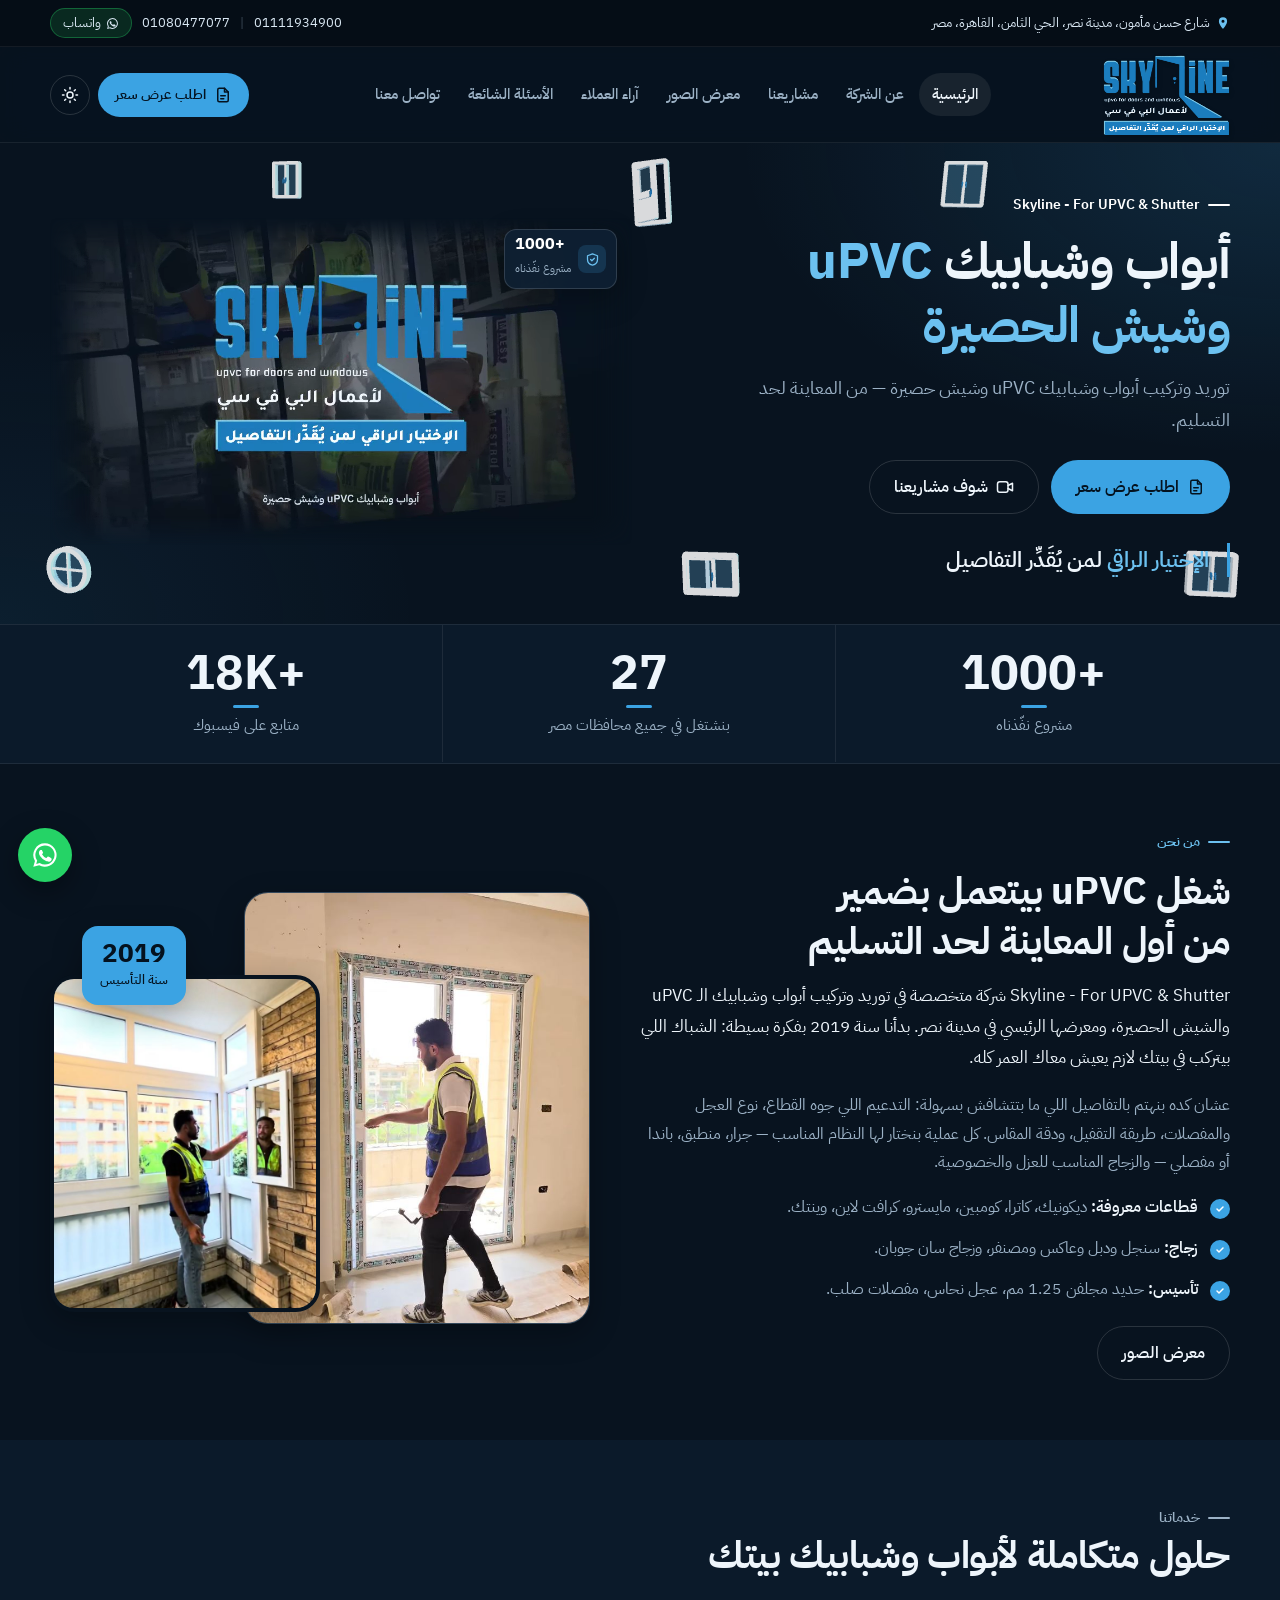
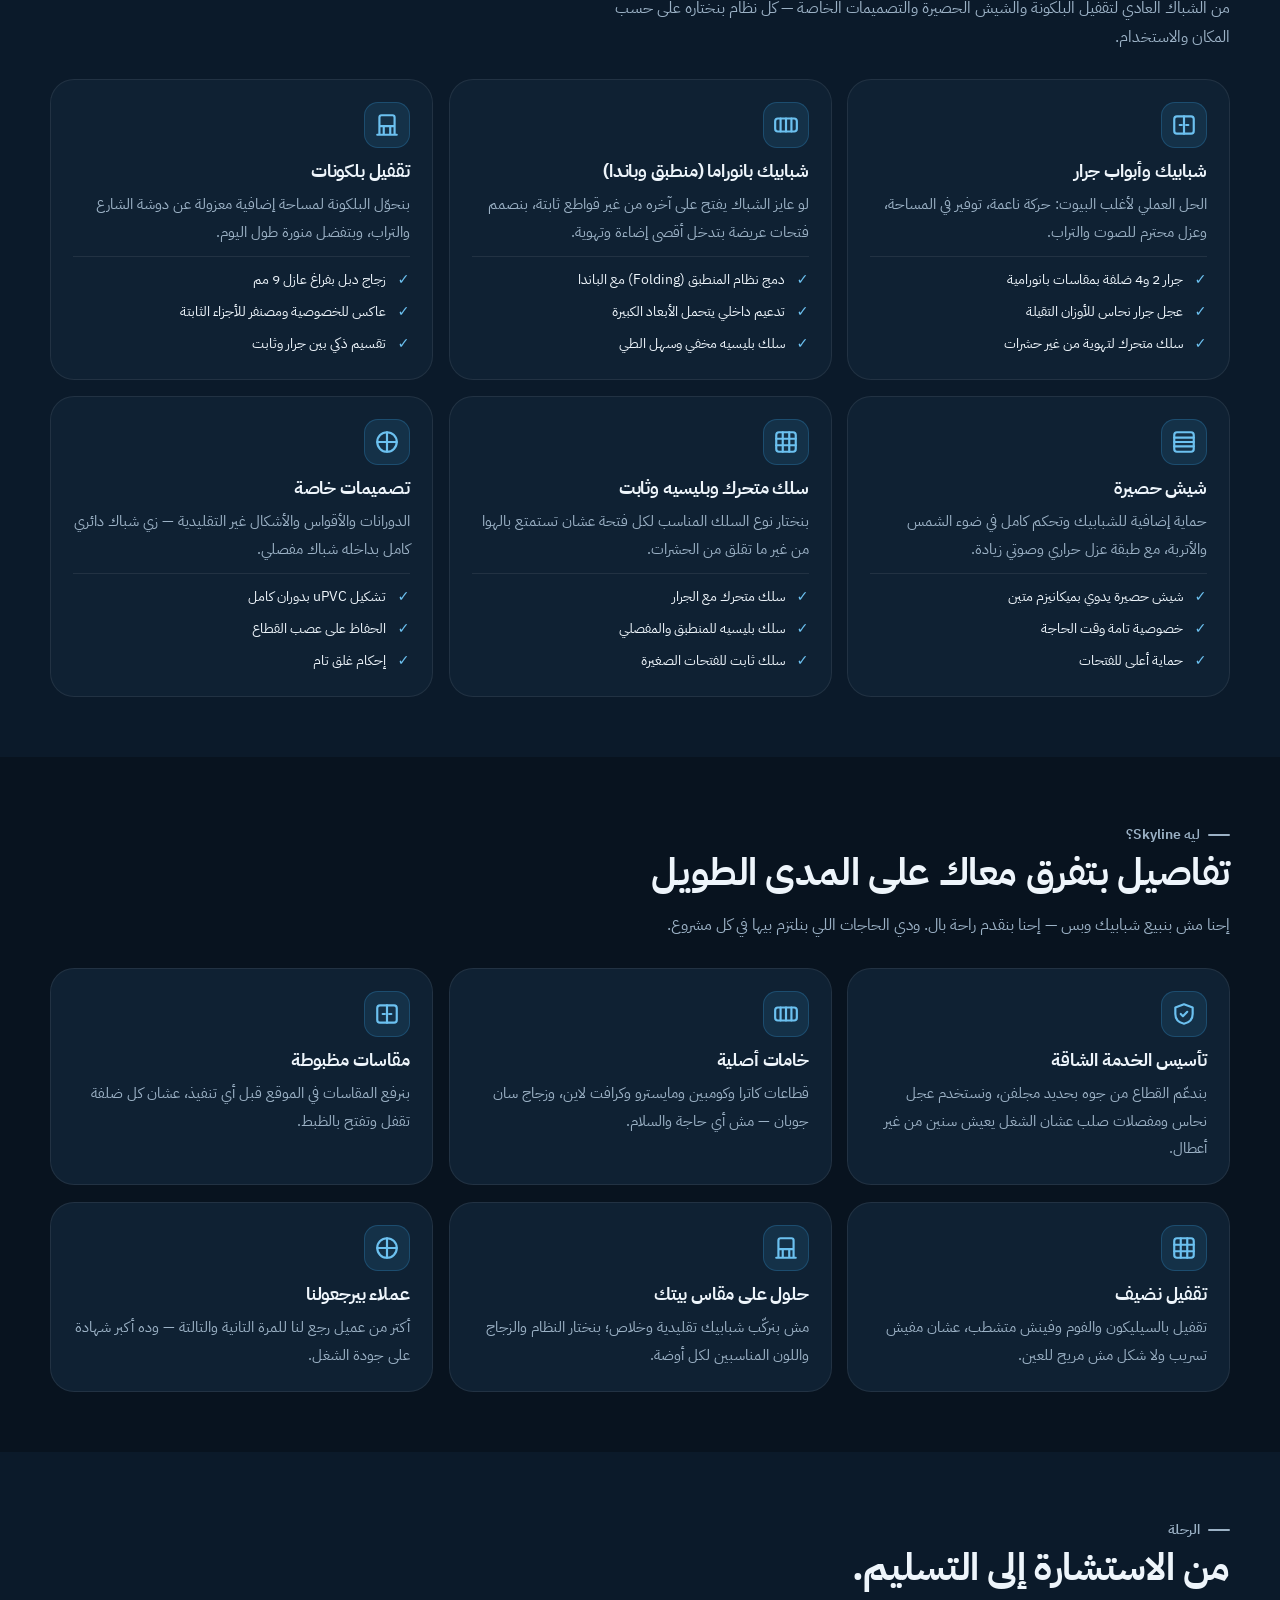
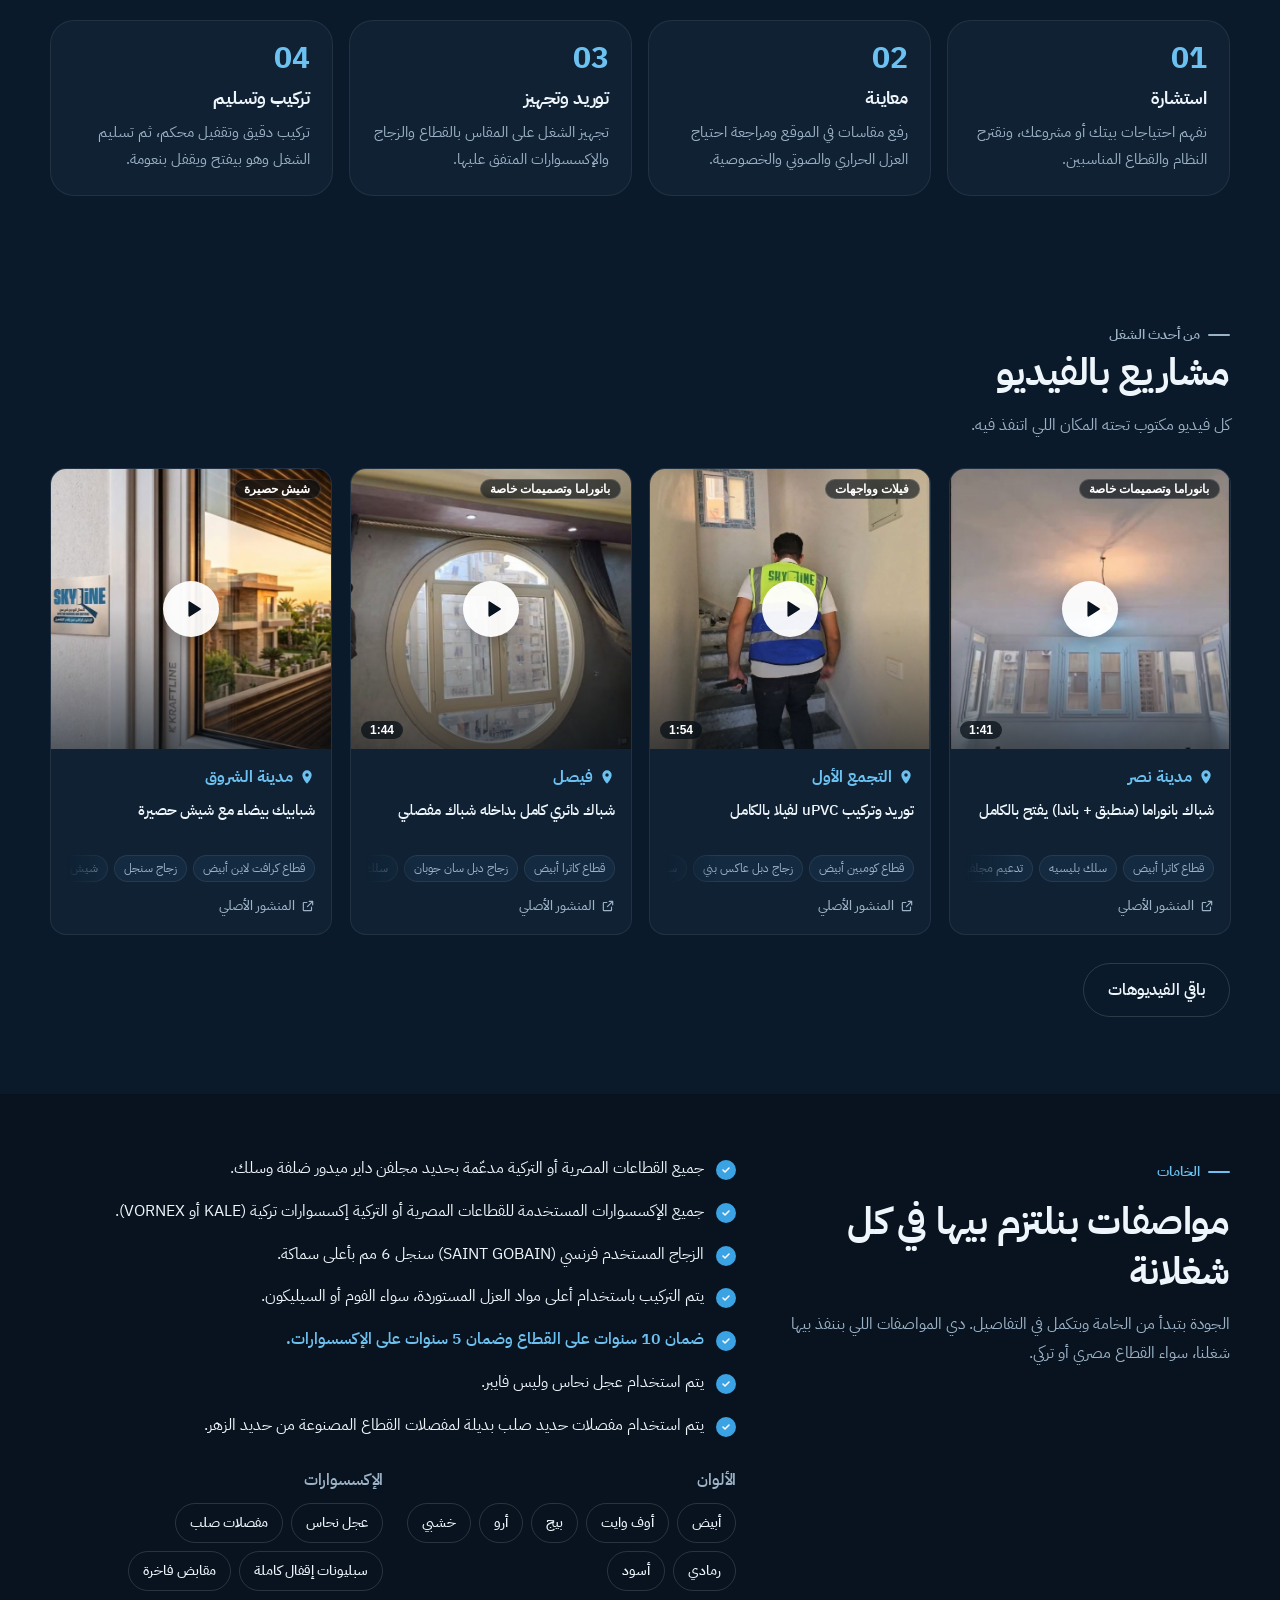
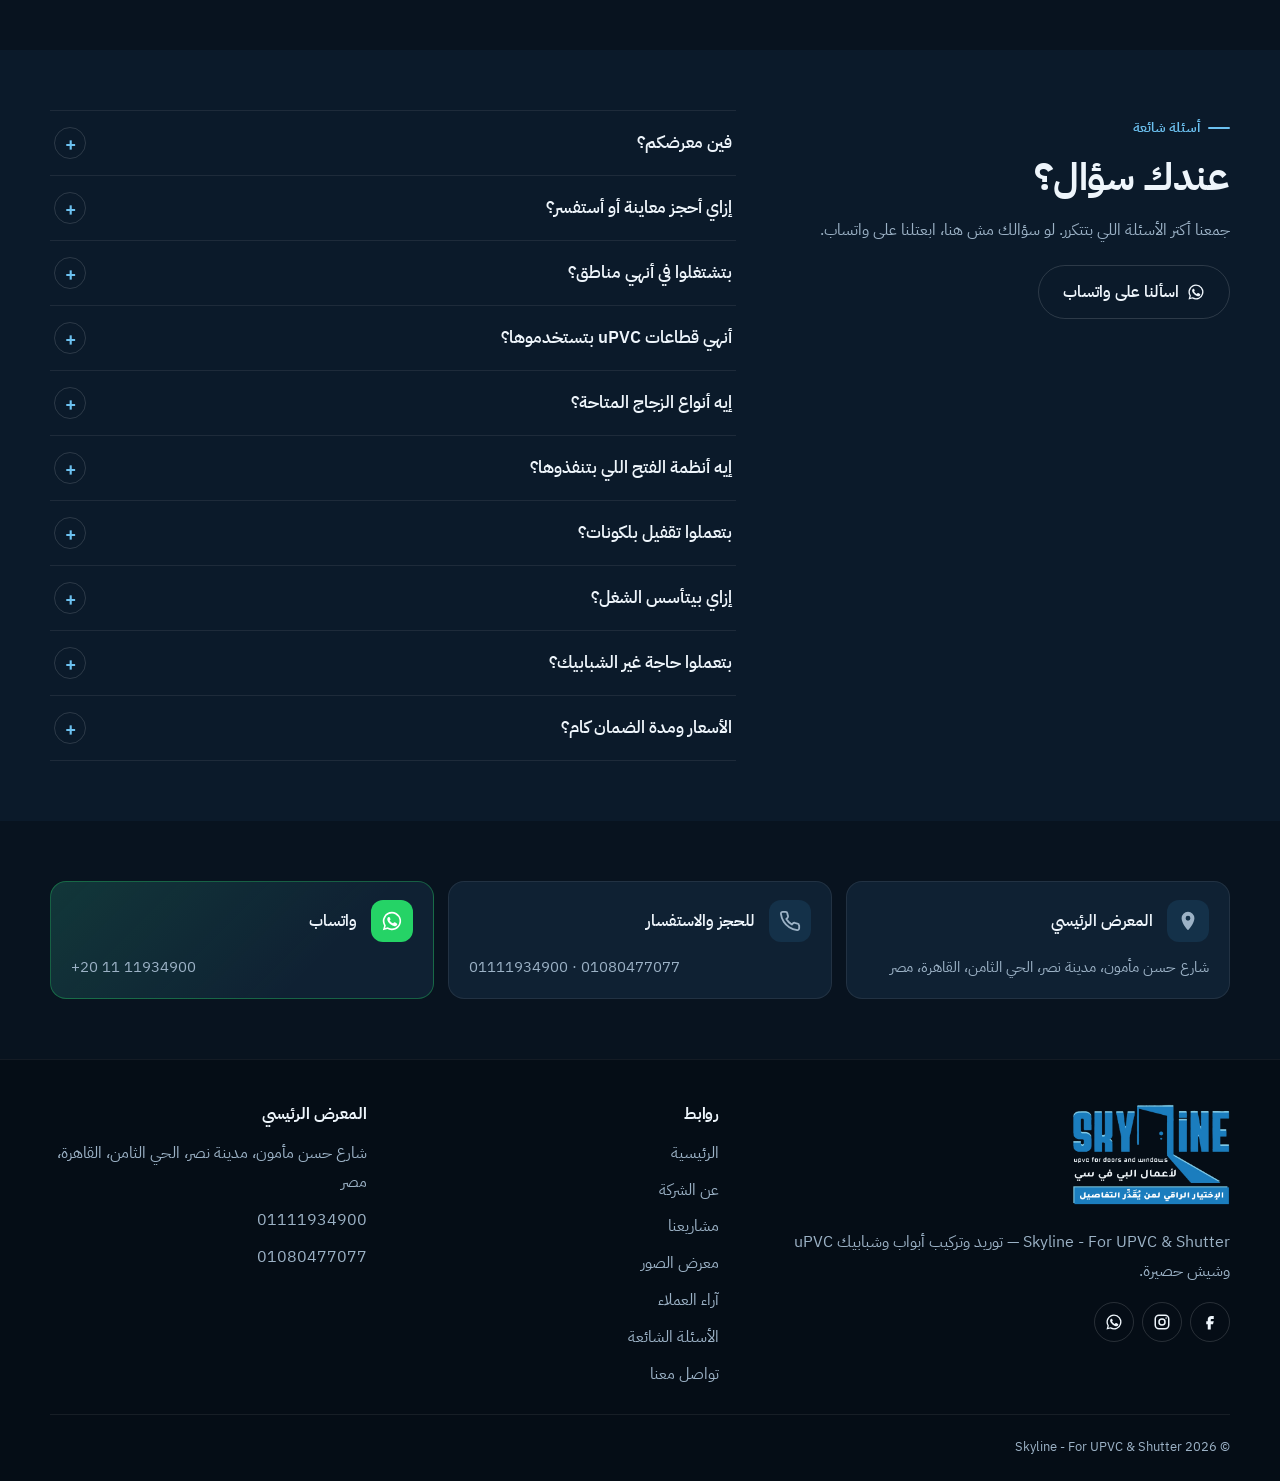
==== commit cfc99b93: "تحديثات صفحة آراء العملاء وأنيميشن اللوجو - عرض 5 صفوف من التقييمات وزرار (عرض المزيد من التقييمات) " ====
--- a/index.html
+++ b/index.html
@@ -28,7 +28,7 @@
 <link rel="icon" href="assets/favicon-win512.png" sizes="512x512" type="image/png">
 <link rel="apple-touch-icon" href="assets/apple-touch-icon.png">
 <link rel="preload" href="assets/fonts/ibm-plex-sans-arabic-arabic-400-normal.woff2" as="font" type="font/woff2" crossorigin>
-<link rel="stylesheet" href="assets/css/style.css?v=1791744373">
+<link rel="stylesheet" href="assets/css/style.css?v=1791747130">
 <script>try{var t=localStorage.getItem("skyline-theme");if(t)document.documentElement.setAttribute("data-theme",t)}catch(e){}</script>
 <script type="application/ld+json">{"@context": "https://schema.org", "@type": "HomeAndConstructionBusiness", "@id": "https://yahiaali97.github.io/SkylinePVC-Site/#business", "name": "Skyline - For UPVC & Shutter", "alternateName": ["سكاي لاين لأعمال اليو بي في سي", "Skyline uPVC", "سكاي لاين باب وشباك"], "description": "توريد وتركيب أبواب وشبابيك uPVC وشيش حصيرة وتقفيل بلكونات في جميع محافظات مصر — المعرض الرئيسي في مدينة نصر، القاهرة.", "slogan": "الإختيار الراقي لمن يُقَدِّر التفاصيل", "url": "https://yahiaali97.github.io/SkylinePVC-Site/", "logo": "https://yahiaali97.github.io/SkylinePVC-Site/assets/logo-tagline.png", "image": ["https://yahiaali97.github.io/SkylinePVC-Site/assets/og-image.jpg", "https://yahiaali97.github.io/SkylinePVC-Site/assets/hero-doors.jpg"], "telephone": "+201111934900", "foundingDate": "2019", "address": {"@type": "PostalAddress", "streetAddress": "شارع حسن مأمون، الحي الثامن", "addressLocality": "مدينة نصر", "addressRegion": "القاهرة", "addressCountry": "EG"}, "geo": {"@type": "GeoCoordinates", "latitude": 30.0587503, "longitude": 31.3565234}, "hasMap": "https://www.google.com/maps/place/%D9%84%D9%84%D8%A3%D8%A8%D9%88%D8%A7%D8%A8+%D9%88+%D8%A7%D9%84%D8%B4%D8%A8%D8%A7%D8%A8%D9%8A%D9%83+%D9%88+%D8%B4%D9%8A%D8%B4+%D8%A7%D9%84%D8%AD%D8%B5%D9%8A%D8%B1%D8%A9+_+Skyline+Upvc%E2%80%AD/@30.0587549,31.3539485,17z/data=!3m1!4b1!4m6!3m5!1s0x14583d00382c9361:0x3967d6e4ac025f7!8m2!3d30.0587503!4d31.3565234!16s%2Fg%2F11xrl8lt_v", "areaServed": {"@type": "Country", "name": "مصر"}, "sameAs": ["https://www.facebook.com/skylineupvcwindow", "https://www.instagram.com/skylinepvc"], "contactPoint": [{"@type": "ContactPoint", "telephone": "+201111934900", "contactType": "sales", "availableLanguage": ["ar"]}, {"@type": "ContactPoint", "telephone": "+201080477077", "contactType": "customer service", "availableLanguage": ["ar"]}], "makesOffer": [{"@type": "Offer", "itemOffered": {"@type": "Service", "name": "شبابيك وأبواب uPVC"}}, {"@type": "Offer", "itemOffered": {"@type": "Service", "name": "شبابيك جرار"}}, {"@type": "Offer", "itemOffered": {"@type": "Service", "name": "شبابيك بانوراما منطبق وباندا"}}, {"@type": "Offer", "itemOffered": {"@type": "Service", "name": "تقفيل بلكونات"}}, {"@type": "Offer", "itemOffered": {"@type": "Service", "name": "شيش حصيرة"}}, {"@type": "Offer", "itemOffered": {"@type": "Service", "name": "سلك متحرك وبليسيه"}}]}</script>
 <script type="application/ld+json">{"@context": "https://schema.org", "@type": "FAQPage", "mainEntity": [{"@type": "Question", "name": "فين معرضكم؟", "acceptedAnswer": {"@type": "Answer", "text": "المعرض الرئيسي: شارع حسن مأمون، مدينة نصر، الحي الثامن، القاهرة، مصر."}}, {"@type": "Question", "name": "إزاي أحجز معاينة أو أستفسر؟", "acceptedAnswer": {"@type": "Answer", "text": "للحجز والاستفسار وطلب المعاينات: 01111934900 – 01080477077، أو على واتساب +20 11 11934900."}}, {"@type": "Question", "name": "بتشتغلوا في أنهي مناطق؟", "acceptedAnswer": {"@type": "Answer", "text": "في Skyline بنسعد بتقديم خدماتنا في جميع أنحاء القاهرة الكبرى والمدن الجديدة، ومستعدين للوصول إليك في كل محافظات الجمهورية."}}, {"@type": "Question", "name": "أنهي قطاعات uPVC بتستخدموها؟", "acceptedAnswer": {"@type": "Answer", "text": "في Skyline، بنوفر مجموعة منتقاة من أفضل قطاعات الـ UPVC (الأوروبية، التركية، والمصرية) لتلبية كافة الاحتياجات والأذواق المعمارية والميزانيات، ومن أبرزها:قطاع ديكونيك (Deceuninck) البلجيكي: قمة التكنولوجيا الأوروبية، خيار النخبة لمن يبحث عن أقصى درجات الفخامة، العزل الفائق، والعمر الافتراضي الطويل.قطاع كومبين (Kompen) التركي: فخامة القطاعات التركية المعتمدة وأعلاها متانة وقوة تحمل.قطاع كاترا (Katra): الصلابة المثالية والحل الأمثل للمساحات والفتحات الكبيرة.قطاعات كرافت لاين (Kraftline)، مايسترو (Maestro)، ووينتك (Wintech): خيارات متميزة جداً وعملية تجمع بين الجودة العالية والتكلفة الاقتصادية."}}, {"@type": "Question", "name": "إيه أنواع الزجاج المتاحة؟", "acceptedAnswer": {"@type": "Answer", "text": "في المشاريع المنشورة: زجاج سنجل، ودبل بفراغ 9 مم، وعاكس أبيض وبني، ومصنفر للحمامات والخصوصية، وزجاج سان جوبان (Saint-Gobain)."}}, {"@type": "Question", "name": "إيه أنظمة الفتح اللي بتنفذوها؟", "acceptedAnswer": {"@type": "Answer", "text": "جرار (2 و4 ضلفة)، مفصلي، منطبق، باندا، وتصميمات خاصة زي الشباك الدائري. ومعاها سلك متحرك أو بليسيه أو ثابت، وشيش حصيرة يدوي."}}, {"@type": "Question", "name": "بتعملوا تقفيل بلكونات؟", "acceptedAnswer": {"@type": "Answer", "text": "بكل تأكيد! تقفيل البلكونات بالـ UPVC هو واحد من أهم تخصصاتنا والأكثر طلباً في Skyline.إحنا بنعتبر تقفيل البلكونة مش مجرد تركيب شبابيك، ده استثمار ذكي لتحويل مساحة مهدرة أو معرضة للتراب والدوشة لـ \"غرفة إضافية\" نظيفة، هادية، ومريحة جداً للاستخدام طول السنة.ليه تقفل بلكونتك مع Skyline؟عزل تام للأتربة والضوضاء: بفضل التقفيل الهندسي المحكم واستخدام الزجاج الدبل (سان جوبان)، بنفصلك تماماً عن إزعاج الشارع.تأسيس يتحمل ضغط الهواء: لأن البلكونات (خاصة في الأدوار العالية) بتتعرض لتيارات هواء قوية، بندعم قطاعاتنا بحديد مجلفن (سمك 1.25 مم) لضمان أقصى درجات الصلابة والأمان.تصميمات تناسب مساحتك: بنوفر كل الحلول (أنظمة الجرار لتوفير المساحة، الشباك المنطبق \"Folding\" لفتح البلكونة بالكامل، والأنظمة الثابتة)، بالإضافة لتوفير \"سلك متحرك أو بليسيه\" للتهوية بدون حشرات.مقاومة العوامل الجوية: قطاعاتنا لا تتأثر بحرارة الشمس أو الأمطار، ولا تتعرض للصدأ أو التآكل."}}, {"@type": "Question", "name": "إزاي بيتأسس الشغل؟", "acceptedAnswer": {"@type": "Answer", "text": "حسب المنشورات: تدعيم داخلي بحديد مجلفن (1.25 مم) بكامل القطاع، عجل جرار نحاس، مفصلات صلب، وتقفيل بالسيليكون والفوم."}}, {"@type": "Question", "name": "بتعملوا حاجة غير الشبابيك؟", "acceptedAnswer": {"@type": "Answer", "text": "بكل تأكيد! في Skyline نحن نقدم حلولاً متكاملة لتشطيب وتجهيز بيتك بأعلى معايير الجودة، ولا نقتصر على الشبابيك فقط. تشمل خدماتنا:الأبواب (UPVC): نصمم وننفذ أبواب الغرف، الحمامات، والبلكونات. تتميز بعزلها التام للصوت والمياه، ولا تتأثر بالرطوبة أو الحشرات نهائياً مقارنة بالأبواب الخشبية التقليدية.مطابخ الألومنيوم والكلادينج: نصنع مطابخ تجمع بين المتانة الفائقة والشكل المودرن. نؤسس المطبخ بقوائم ألومنيوم صلبة للخدمة الشاقة، مع أرفف وأرضيات بسمك (4 مم) لتحمل الأوزان، وواجهات \"كلادينج\" عصرية مقاومة للحرارة والمياه وسهلة التنظيف.الشيش حصيرة (Shutters): نوفر أنظمة الشيش حصيرة (اليدوية والمزودة بموتور للتحكم عن بعد)، والتي تمنحك أماناً إضافياً، عزلاً حرارياً ممتازاً، وتحكماً كاملاً في درجة الإضاءة والخصوصية.تقفيل البلكونات والقواطع الداخلية: نحول البلكونات والمساحات المهدرة إلى غرف معزولة تماماً، وننفذ قواطع (Partitions) لتقسيم المساحات الواسعة في المنازل أو الشركات بشياكة وخصوصية.التصميمات المعمارية الخاصة: ننفذ أصعب الأشكال الهندسية مثل الدورانات، الأقواس، وأنظمة الفتح الكبيرة (المنطبق والباندا) للواجهات البانورامية."}}, {"@type": "Question", "name": "الأسعار ومدة الضمان كام؟", "acceptedAnswer": {"@type": "Answer", "text": "الضمان 10 سنوات على القطاع و5 سنوات على الإكسسوارات. السعر بيتحدد حسب المقاسات والقطاع والزجاج — اطلب عرض سعر."}}]}</script>
@@ -214,10 +214,10 @@
   </div>
 </footer>
 <a class="wa-float" href="https://wa.me/201111934900" target="_blank" rel="noopener" aria-label="تواصل عبر واتساب"><svg viewBox="0 0 24 24" fill="currentColor" aria-hidden="true"><path d="M12 2a10 10 0 0 0-8.6 15.1L2 22l5-1.3A10 10 0 1 0 12 2Zm0 18.2a8.2 8.2 0 0 1-4.2-1.1l-.3-.2-3 .8.8-2.9-.2-.3A8.2 8.2 0 1 1 12 20.2Zm4.5-6.1c-.2-.1-1.5-.7-1.7-.8-.2-.1-.4-.1-.6.1l-.8 1c-.1.2-.3.2-.5.1a6.7 6.7 0 0 1-3.3-2.9c-.3-.4.2-.4.7-1.3.1-.2 0-.3 0-.4l-.8-1.8c-.2-.5-.4-.4-.6-.4h-.5a1 1 0 0 0-.7.3 3 3 0 0 0-.9 2.2 5.2 5.2 0 0 0 1.1 2.8 11.9 11.9 0 0 0 4.6 4c1.7.7 2.4.8 3.2.7a2.8 2.8 0 0 0 1.8-1.3 2.3 2.3 0 0 0 .2-1.3c-.1-.1-.3-.2-.5-.3Z"/></svg></a>
-<script src="assets/js/projects-data.js?v=1791744373"></script>
-<script src="assets/js/main.js?v=1791744373"></script>
+<script src="assets/js/projects-data.js?v=1791747130"></script>
+<script src="assets/js/main.js?v=1791747130"></script>
 <script src="assets/vendor/three.min.js"></script>
-<script src="assets/js/hero3d.js?v=1791744373"></script>
+<script src="assets/js/hero3d.js?v=1791747130"></script>
 <script>document.getElementById("y").textContent=new Date().getFullYear()</script>
 </body>
 </html>
--- a/assets/css/style.css
+++ b/assets/css/style.css
@@ -953,3 +953,71 @@
 html.rv-lock { overflow: hidden; }
 @media (max-width: 560px) { .rv-modal { align-items: end; padding: 0; } .rv-modal-card { width: 100%; max-height: 85vh; border-radius: 22px 22px 0 0; transform: translateY(30px); } }
 @media (prefers-reduced-motion: reduce) { .rv-modal, .rv-modal-card { transition: none; } }
+
+/* ===== Reviews: load more (5 rows at a time) ===== */
+.rv-card.rv-off { display: none !important; }
+.rv-load { display: flex; justify-content: center; margin-top: 26px; }
+.rv-load[hidden] { display: none; }
+.rv-load .btn { gap: 8px; }
+.rv-load-n { color: var(--muted); font-weight: 500; font-size: .9em; }
+.rv-card.rv-pop { animation: rvPop .5s cubic-bezier(.2,.7,.2,1) both; }
+@keyframes rvPop { from { opacity: 0; transform: translateY(18px); } to { opacity: 1; transform: none; } }
+
+/* ===== Reviews hero: 100% + stars on a soft arc ===== */
+.rv-hero-badge { display: inline-grid; justify-items: center; gap: 2px; margin-top: 22px; padding: 14px 26px 10px; border-radius: 22px;
+  background: linear-gradient(180deg, rgba(59,163,227,.10), rgba(59,163,227,.02)); border: 1px solid rgba(59,163,227,.22); }
+.rv-hero-pct { margin: 0; display: flex; align-items: center; gap: 12px; line-height: 1; }
+.rv-hero-pct strong { font-size: clamp(2.4rem, 5vw, 3.2rem); font-weight: 700; color: var(--brand-2); direction: ltr; letter-spacing: -.01em; }
+:root[data-theme="light"] .rv-hero-pct strong { color: var(--brand); }
+.rv-hero-pct span { font-size: 1.35rem; font-weight: 700; color: var(--text); }
+.rv-arc { --n: 5; display: flex; justify-content: center; gap: 6px; height: 44px; padding-top: 6px; }
+.rv-arc i { --c: calc(var(--i) - (var(--n) - 1) / 2);            /* -1.5 … 1.5 : distance from the middle */
+  display: block; width: 26px; height: 26px; color: #f5b301;
+  transform: translateY(calc(var(--c) * var(--c) * 4px)) rotate(calc(var(--c) * 9deg));
+  animation: rvStarIn .6s cubic-bezier(.2,.9,.3,1.3) both, rvStarPulse 2.4s ease-in-out infinite;
+  animation-delay: calc(.35s + var(--i) * .12s), calc(1.2s + var(--i) * .3s); }
+.rv-arc svg { width: 100%; height: 100%; fill: currentColor; filter: drop-shadow(0 2px 6px rgba(245,179,1,.35)); }
+@keyframes rvStarIn { from { opacity: 0; transform: translateY(14px) scale(.4) rotate(calc(var(--c) * 9deg)); }
+  to { opacity: 1; transform: translateY(calc(var(--c) * var(--c) * 4px)) rotate(calc(var(--c) * 9deg)); } }
+@keyframes rvStarPulse { 0%, 100% { scale: 1; filter: none; } 50% { scale: 1.14; filter: brightness(1.12) drop-shadow(0 0 6px rgba(245,179,1,.55)); } }
+@media (prefers-reduced-motion: reduce) { .rv-card.rv-pop { animation: none; } }
+/* hero badge v2: centered, wide pill, stars in one straight line next to the text */
+.rv-hero-badge { display: flex; align-items: center; justify-content: center; gap: 22px; width: fit-content; min-width: min(460px, 100%);
+  margin: 26px auto 0; padding: 16px 34px; border-radius: 20px; }
+.rv-hero-badge::before { content: ""; order: 1; width: 1px; align-self: stretch; background: rgba(59,163,227,.28); }
+.rv-hero-pct { order: 0; }
+.rv-arc { order: 2; height: auto; padding: 0; gap: 8px; align-items: center; }
+.rv-arc i { transform: none; width: 28px; height: 28px; }
+@keyframes rvStarIn { from { opacity: 0; transform: translateY(10px) scale(.4); } to { opacity: 1; transform: none; } }
+@media (max-width: 480px) { .rv-hero-badge { gap: 14px; padding: 14px 18px; min-width: 0; width: 100%; } .rv-arc { gap: 5px; } .rv-arc i { width: 22px; height: 22px; } .rv-hero-pct strong { font-size: 2.2rem; } .rv-hero-pct span { font-size: 1.15rem; } }
+/* star pulse stays on everywhere (desktop + mobile, even with reduced-motion on) — it is small and slow */
+.rv-arc i, .rv-arc i:nth-child(n) { animation: rvStarPulse 2.4s ease-in-out infinite !important; animation-delay: calc(var(--i) * .3s) !important; }
+@media (prefers-reduced-motion: reduce) { .rv-arc i { animation-duration: 2.4s !important; animation-iteration-count: infinite !important; } }
+/* stars v3: a bit bigger + livelier wave (pop, tiny twist, golden glow) */
+.rv-arc { gap: 10px; }
+.rv-arc i { width: 32px; height: 32px; }
+.rv-arc i, .rv-arc i:nth-child(n) { animation: rvStarWave 2.2s cubic-bezier(.4,0,.2,1) infinite !important; animation-delay: calc(var(--i) * .16s) !important; }
+@keyframes rvStarWave {
+  0%, 60%, 100% { scale: 1; rotate: 0deg; filter: drop-shadow(0 2px 5px rgba(245,179,1,.3)); }
+  18% { scale: 1.28; rotate: -10deg; filter: brightness(1.15) drop-shadow(0 0 10px rgba(255,196,0,.75)); }
+  32% { scale: .94; rotate: 6deg; }
+  44% { scale: 1.06; rotate: 0deg; }
+}
+@media (max-width: 480px) { .rv-arc { gap: 6px; } .rv-arc i { width: 26px; height: 26px; } }
+@media (prefers-reduced-motion: reduce) { .rv-arc i { animation-duration: 2.2s !important; animation-iteration-count: infinite !important; } }
+/* every 5 seconds: header logo glow + stars wave (same pace, ~1.3s of motion then rest) */
+.site-header .brand { animation: logoHalo5 5s ease-in-out .4s infinite; }
+.site-header .brand::after { animation: logoSweep5 5s ease-in-out .4s infinite; }
+.site-header .brand:hover::after { animation: logoShine 1s ease forwards; }
+@keyframes logoSweep5 { 0% { background-position: 160% 0; } 26% { background-position: -60% 0; } 100% { background-position: -60% 0; } }
+@keyframes logoHalo5 { 0%, 28%, 100% { filter: drop-shadow(0 0 0 rgba(108,193,240,0)); } 13% { filter: drop-shadow(0 0 7px rgba(108,193,240,.55)); } }
+.rv-arc i, .rv-arc i:nth-child(n) { animation: rvStarWave5 5s cubic-bezier(.4,0,.2,1) infinite !important; animation-delay: calc(var(--i) * .16s) !important; }
+@keyframes rvStarWave5 {
+  0%, 27%, 100% { scale: 1; rotate: 0deg; filter: drop-shadow(0 2px 5px rgba(245,179,1,.3)); }
+  8% { scale: 1.28; rotate: -10deg; filter: brightness(1.15) drop-shadow(0 0 10px rgba(255,196,0,.75)); }
+  14.5% { scale: .94; rotate: 6deg; }
+  20% { scale: 1.06; rotate: 0deg; }
+}
+@media (prefers-reduced-motion: reduce) {
+  .site-header .brand, .site-header .brand::after, .rv-arc i { animation-duration: 5s !important; animation-iteration-count: infinite !important; }
+}
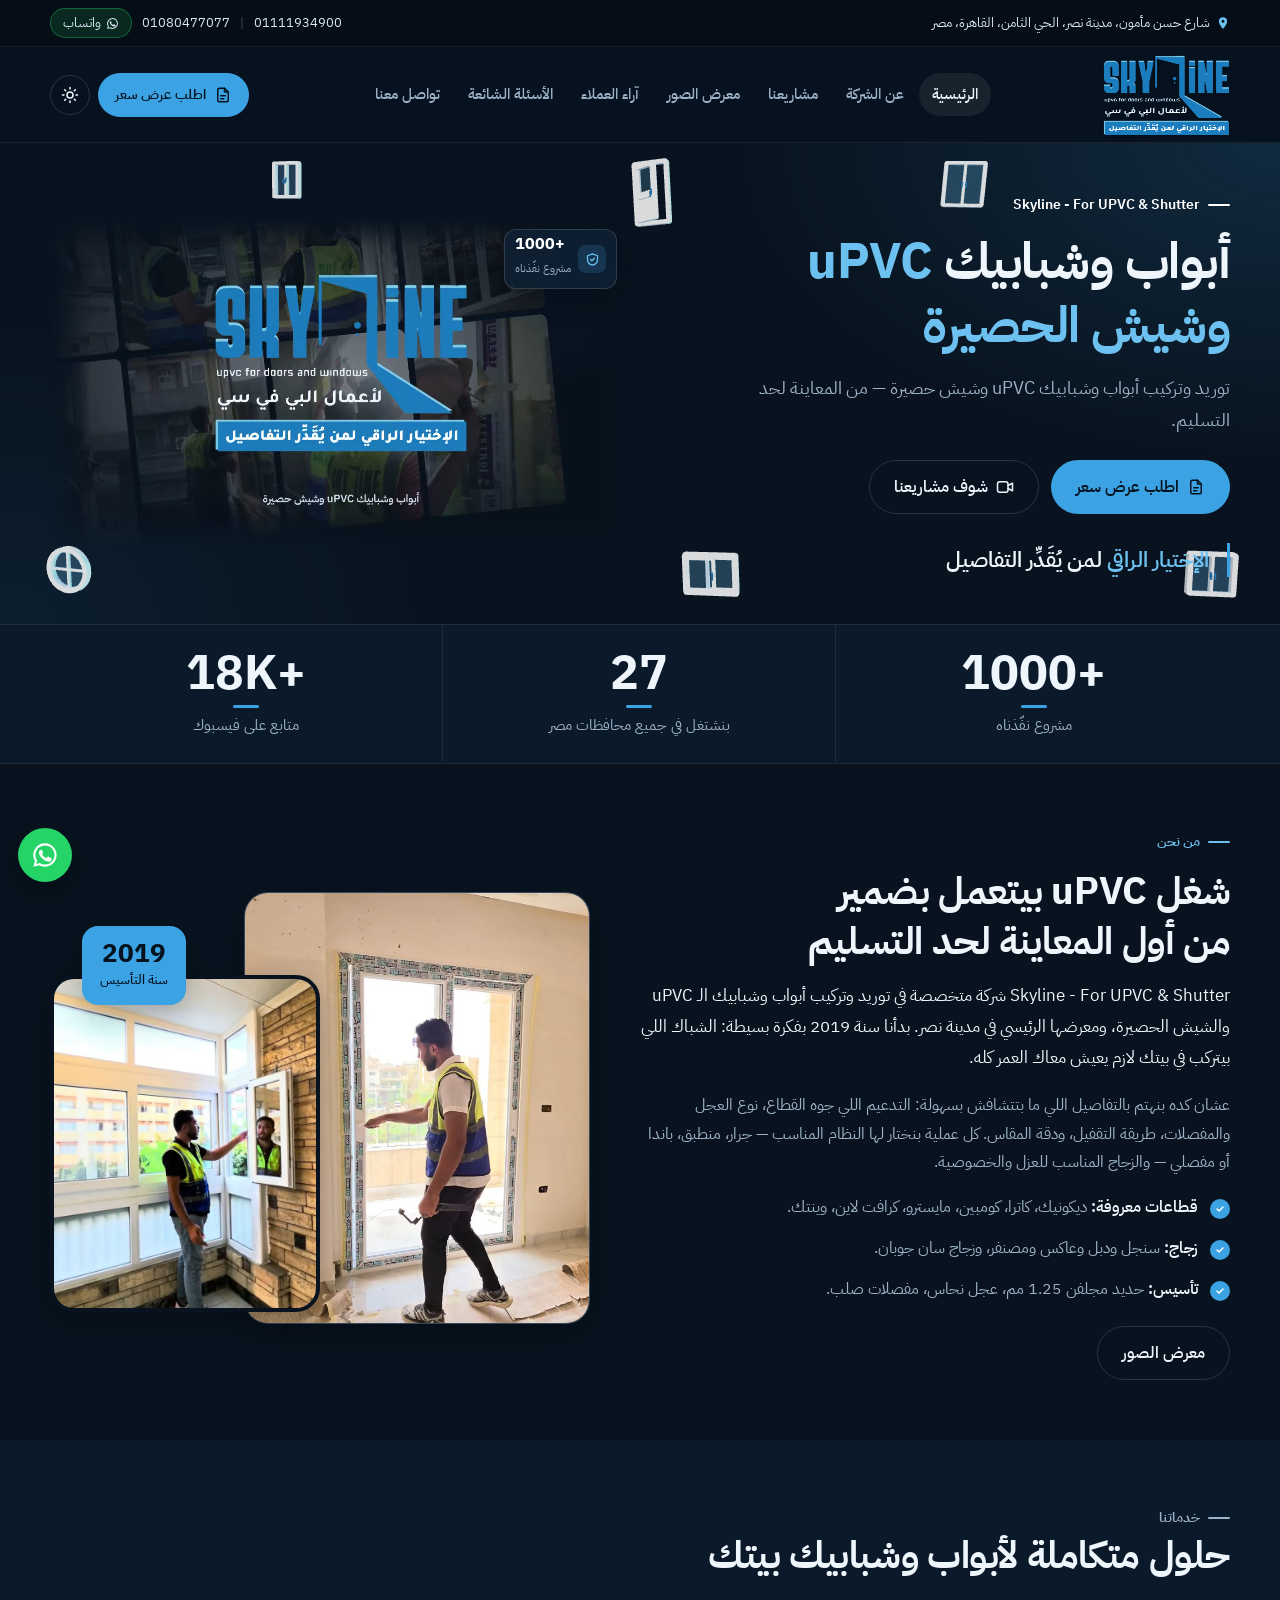
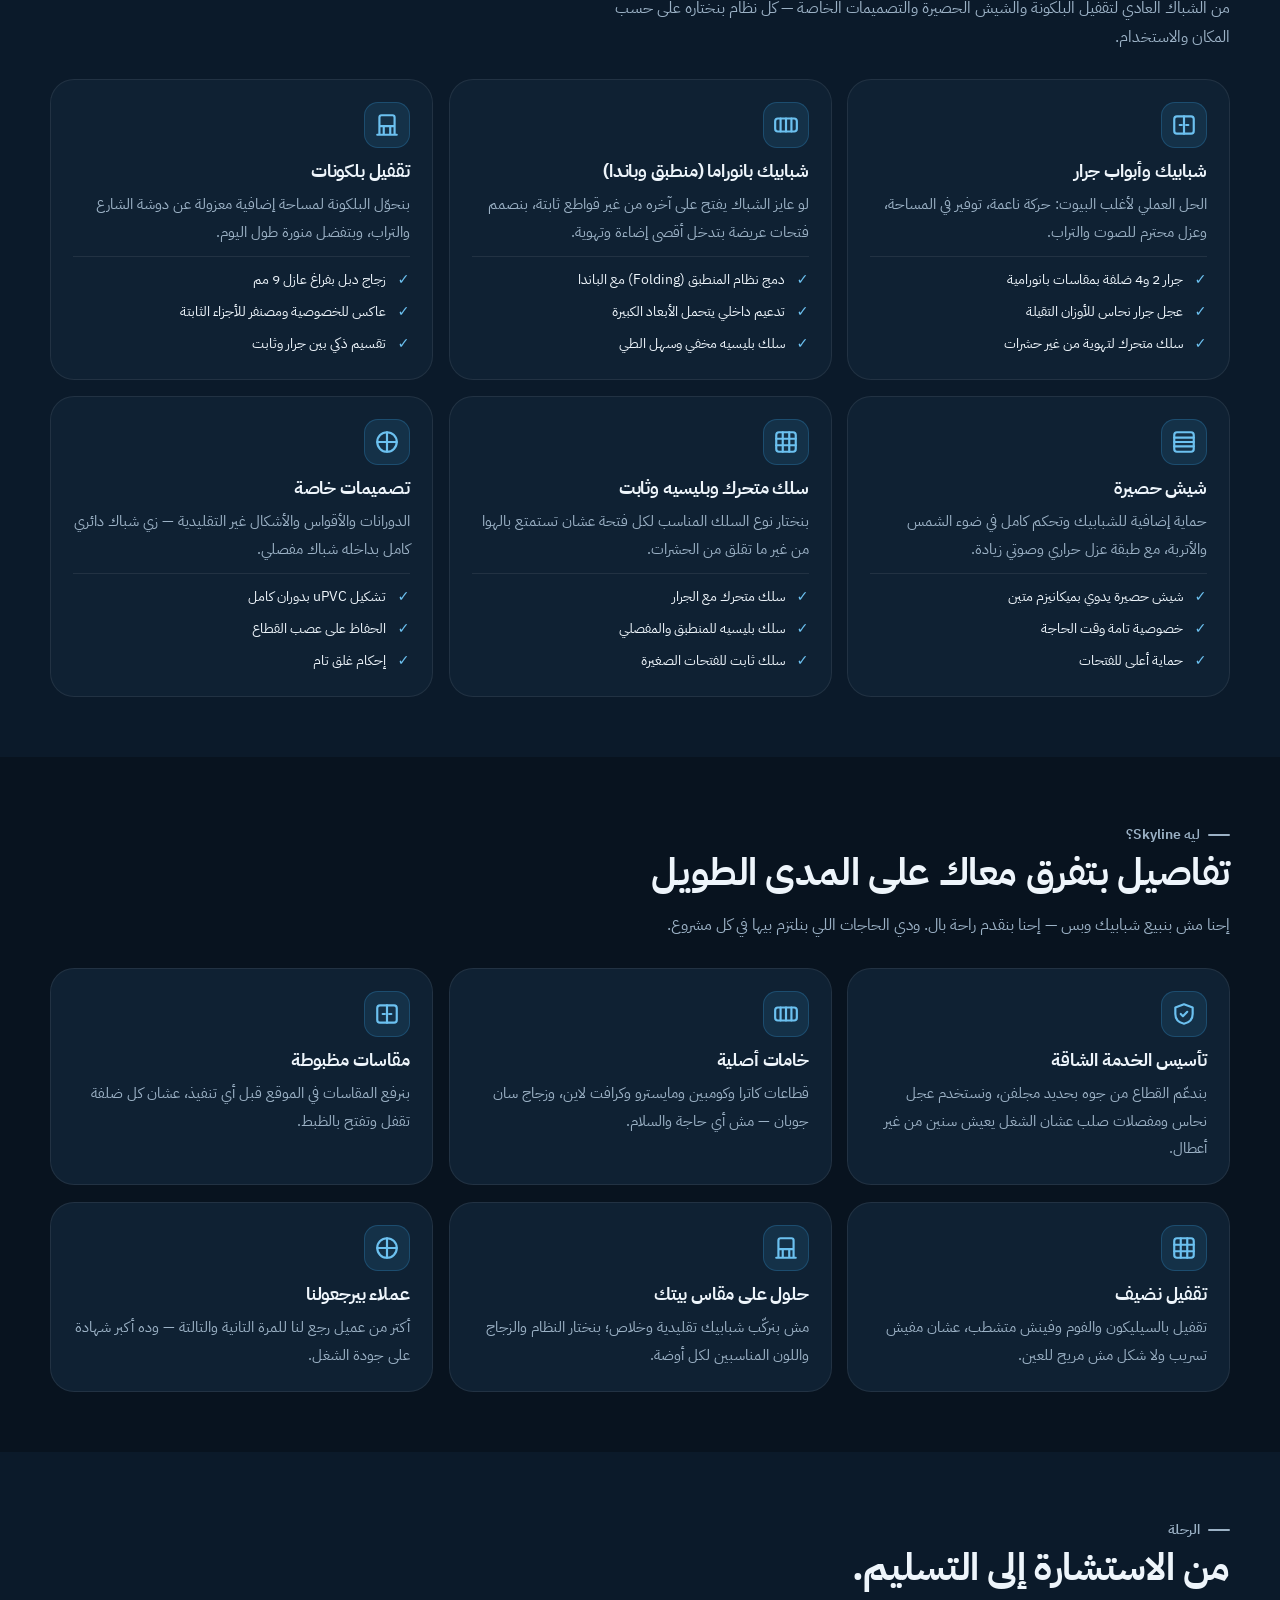
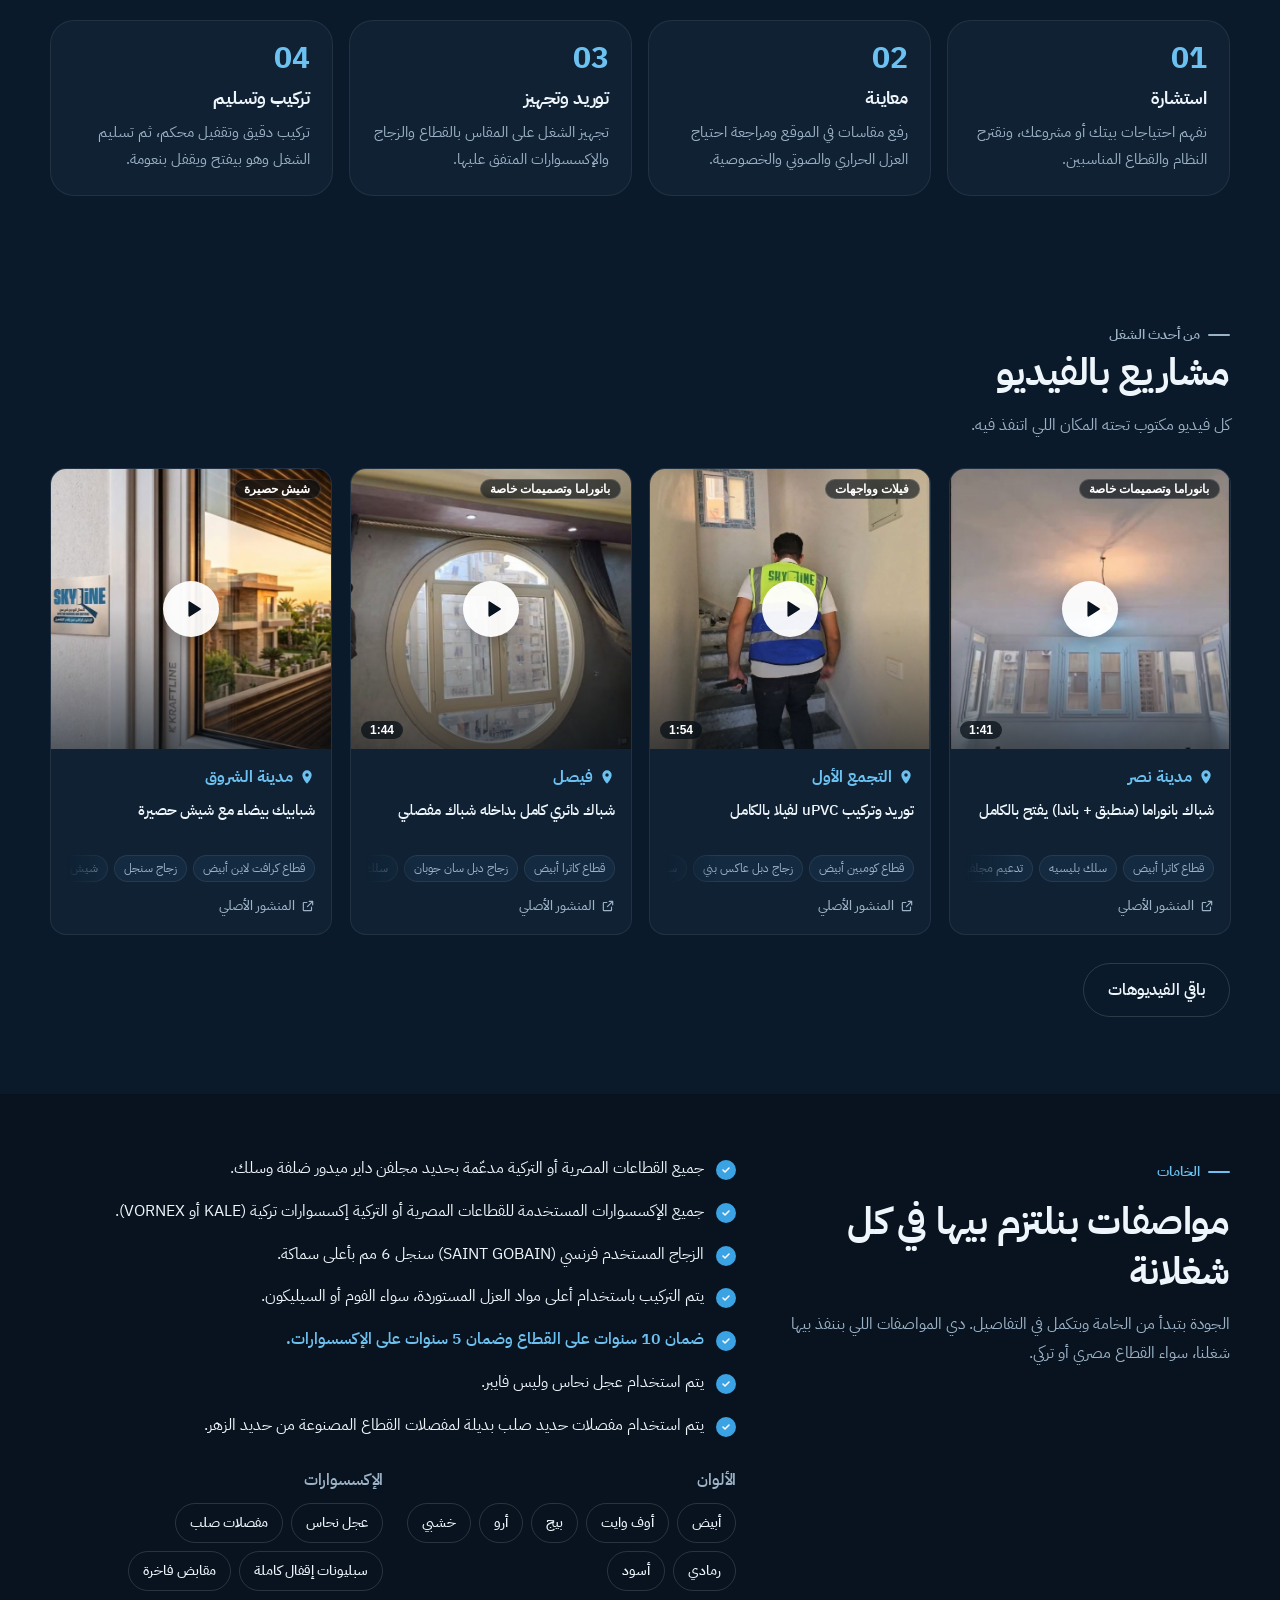
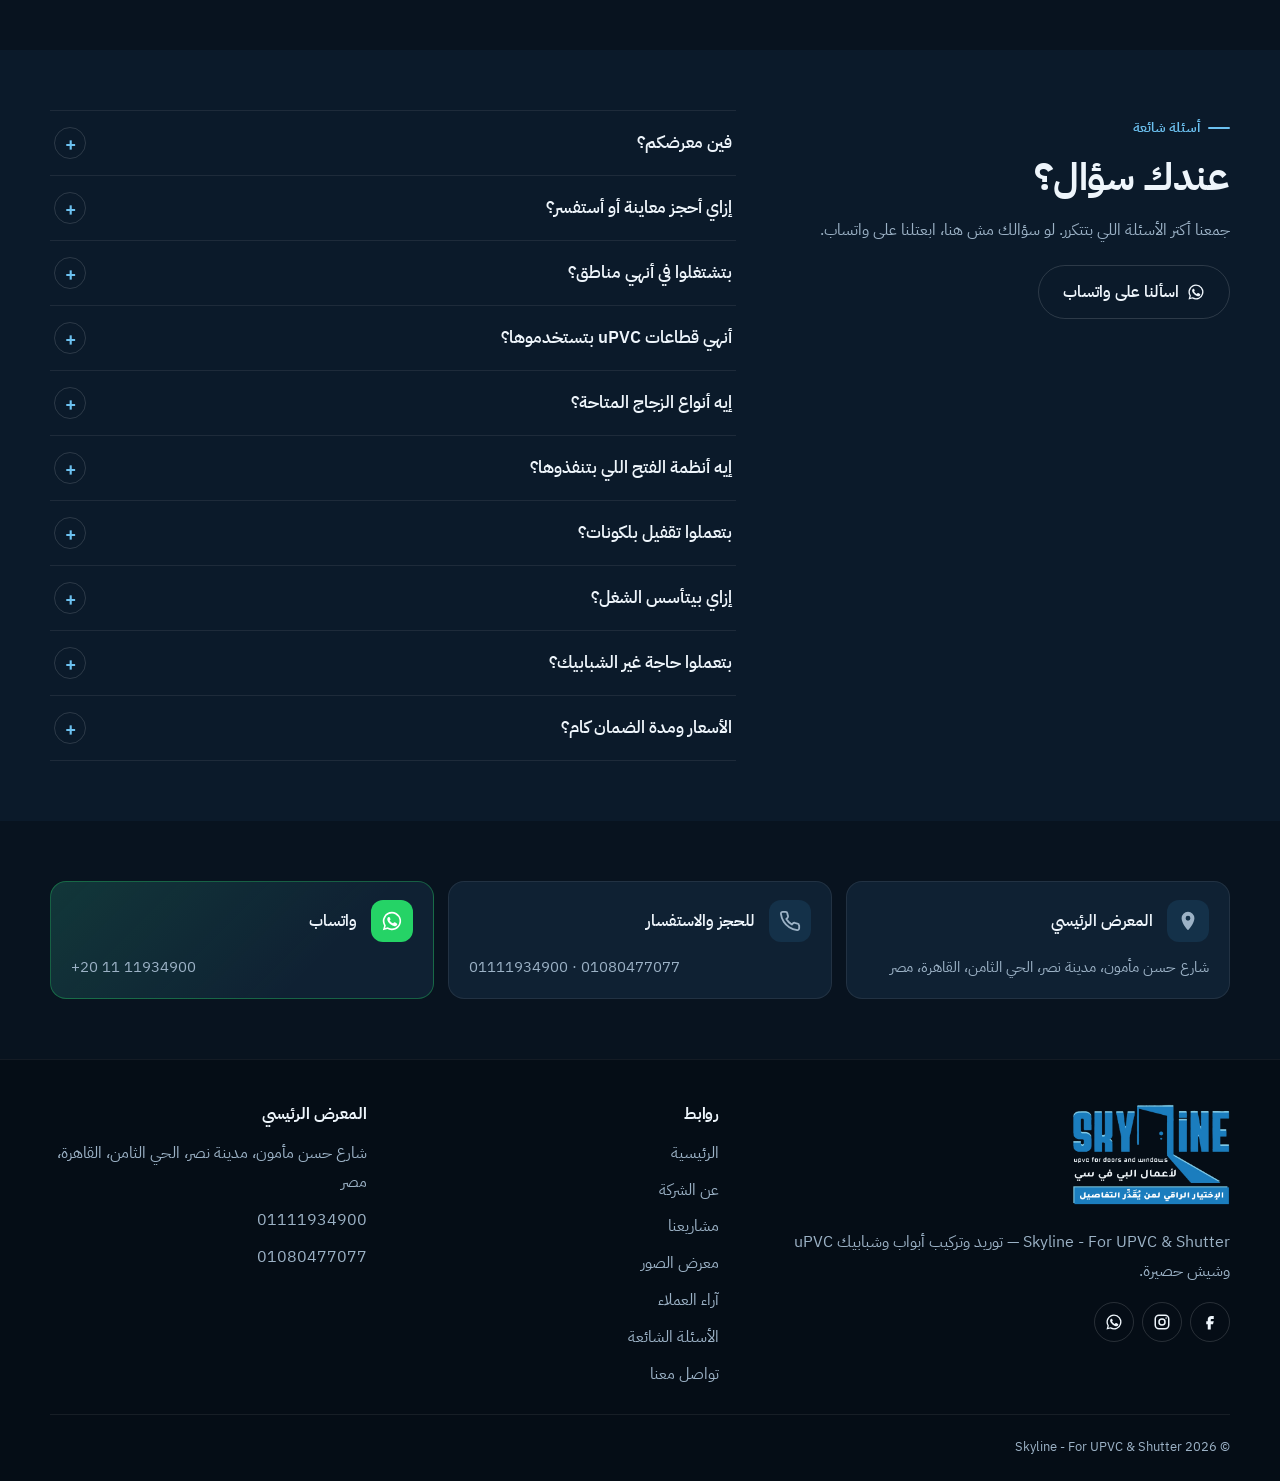
==== commit 290f224f: "عنوان التاب الجديد وأيقونة موقع احترافية بلون الثيم" ====
--- a/index.html
+++ b/index.html
@@ -3,7 +3,7 @@
 <head>
 <meta charset="utf-8">
 <meta name="viewport" content="width=device-width, initial-scale=1">
-<title>شبابيك وأبواب uPVC وشيش حصيرة | Skyline سكاي لاين</title>
+<title>Skyline For UPVC & Shutter — Window & Door System Manufacturer in Egypt</title>
 <meta name="description" content="Skyline سكاي لاين: توريد وتركيب شبابيك وأبواب uPVC، شبابيك جرار وبانوراما، تقفيل بلكونات وشيش حصيرة في جميع محافظات مصر. ضمان 10 سنين على القطاع — المعرض في مدينة نصر.">
 <meta name="keywords" content="شبابيك upvc, أبواب upvc, شبابيك يو بي في سي, شبابيك upvc مدينة نصر, شبابيك upvc القاهرة, تقفيل بلكونات, شيش حصيرة, شبابيك جرار, شبابيك بانوراما, سلك بليسيه, قطاع كومبين, قطاع كاترا, Skyline uPVC, سكاي لاين">
 <meta name="robots" content="index, follow, max-image-preview:large">
@@ -13,22 +13,23 @@
 <meta property="og:type" content="website">
 <meta property="og:locale" content="ar_EG">
 <meta property="og:site_name" content="Skyline - For UPVC &amp; Shutter">
-<meta property="og:title" content="شبابيك وأبواب uPVC وشيش حصيرة | Skyline سكاي لاين">
+<meta property="og:title" content="Skyline For UPVC & Shutter — Window & Door System Manufacturer in Egypt">
 <meta property="og:description" content="Skyline سكاي لاين: توريد وتركيب شبابيك وأبواب uPVC، شبابيك جرار وبانوراما، تقفيل بلكونات وشيش حصيرة في جميع محافظات مصر. ضمان 10 سنين على القطاع — المعرض في مدينة نصر.">
 <meta property="og:url" content="https://yahiaali97.github.io/SkylinePVC-Site/">
 <meta property="og:image" content="https://yahiaali97.github.io/SkylinePVC-Site/assets/og-image.jpg">
 <meta property="og:image:width" content="1200"><meta property="og:image:height" content="630">
 <meta name="twitter:card" content="summary_large_image">
-<meta name="twitter:title" content="شبابيك وأبواب uPVC وشيش حصيرة | Skyline سكاي لاين">
+<meta name="twitter:title" content="Skyline For UPVC & Shutter — Window & Door System Manufacturer in Egypt">
 <meta name="twitter:description" content="Skyline سكاي لاين: توريد وتركيب شبابيك وأبواب uPVC، شبابيك جرار وبانوراما، تقفيل بلكونات وشيش حصيرة في جميع محافظات مصر. ضمان 10 سنين على القطاع — المعرض في مدينة نصر.">
 <meta name="twitter:image" content="https://yahiaali97.github.io/SkylinePVC-Site/assets/og-image.jpg">
-<link rel="icon" href="assets/favicon-window.svg" type="image/svg+xml">
-<link rel="icon" href="assets/favicon-win32.png" sizes="32x32" type="image/png">
-<link rel="icon" href="assets/favicon-win48.png" sizes="48x48" type="image/png">
-<link rel="icon" href="assets/favicon-win512.png" sizes="512x512" type="image/png">
-<link rel="apple-touch-icon" href="assets/apple-touch-icon.png">
+<link rel="icon" href="assets/favicon-skyline.svg" type="image/svg+xml">
+<link rel="icon" href="assets/favicon-skyline-32.png" sizes="32x32" type="image/png">
+<link rel="icon" href="assets/favicon-skyline-48.png" sizes="48x48" type="image/png">
+<link rel="icon" href="assets/favicon-skyline-192.png" sizes="192x192" type="image/png">
+<link rel="icon" href="assets/favicon-skyline-512.png" sizes="512x512" type="image/png">
+<link rel="apple-touch-icon" href="assets/apple-touch-icon-skyline.png">
 <link rel="preload" href="assets/fonts/ibm-plex-sans-arabic-arabic-400-normal.woff2" as="font" type="font/woff2" crossorigin>
-<link rel="stylesheet" href="assets/css/style.css?v=1791747130">
+<link rel="stylesheet" href="assets/css/style.css?v=1791749289">
 <script>try{var t=localStorage.getItem("skyline-theme");if(t)document.documentElement.setAttribute("data-theme",t)}catch(e){}</script>
 <script type="application/ld+json">{"@context": "https://schema.org", "@type": "HomeAndConstructionBusiness", "@id": "https://yahiaali97.github.io/SkylinePVC-Site/#business", "name": "Skyline - For UPVC & Shutter", "alternateName": ["سكاي لاين لأعمال اليو بي في سي", "Skyline uPVC", "سكاي لاين باب وشباك"], "description": "توريد وتركيب أبواب وشبابيك uPVC وشيش حصيرة وتقفيل بلكونات في جميع محافظات مصر — المعرض الرئيسي في مدينة نصر، القاهرة.", "slogan": "الإختيار الراقي لمن يُقَدِّر التفاصيل", "url": "https://yahiaali97.github.io/SkylinePVC-Site/", "logo": "https://yahiaali97.github.io/SkylinePVC-Site/assets/logo-tagline.png", "image": ["https://yahiaali97.github.io/SkylinePVC-Site/assets/og-image.jpg", "https://yahiaali97.github.io/SkylinePVC-Site/assets/hero-doors.jpg"], "telephone": "+201111934900", "foundingDate": "2019", "address": {"@type": "PostalAddress", "streetAddress": "شارع حسن مأمون، الحي الثامن", "addressLocality": "مدينة نصر", "addressRegion": "القاهرة", "addressCountry": "EG"}, "geo": {"@type": "GeoCoordinates", "latitude": 30.0587503, "longitude": 31.3565234}, "hasMap": "https://www.google.com/maps/place/%D9%84%D9%84%D8%A3%D8%A8%D9%88%D8%A7%D8%A8+%D9%88+%D8%A7%D9%84%D8%B4%D8%A8%D8%A7%D8%A8%D9%8A%D9%83+%D9%88+%D8%B4%D9%8A%D8%B4+%D8%A7%D9%84%D8%AD%D8%B5%D9%8A%D8%B1%D8%A9+_+Skyline+Upvc%E2%80%AD/@30.0587549,31.3539485,17z/data=!3m1!4b1!4m6!3m5!1s0x14583d00382c9361:0x3967d6e4ac025f7!8m2!3d30.0587503!4d31.3565234!16s%2Fg%2F11xrl8lt_v", "areaServed": {"@type": "Country", "name": "مصر"}, "sameAs": ["https://www.facebook.com/skylineupvcwindow", "https://www.instagram.com/skylinepvc"], "contactPoint": [{"@type": "ContactPoint", "telephone": "+201111934900", "contactType": "sales", "availableLanguage": ["ar"]}, {"@type": "ContactPoint", "telephone": "+201080477077", "contactType": "customer service", "availableLanguage": ["ar"]}], "makesOffer": [{"@type": "Offer", "itemOffered": {"@type": "Service", "name": "شبابيك وأبواب uPVC"}}, {"@type": "Offer", "itemOffered": {"@type": "Service", "name": "شبابيك جرار"}}, {"@type": "Offer", "itemOffered": {"@type": "Service", "name": "شبابيك بانوراما منطبق وباندا"}}, {"@type": "Offer", "itemOffered": {"@type": "Service", "name": "تقفيل بلكونات"}}, {"@type": "Offer", "itemOffered": {"@type": "Service", "name": "شيش حصيرة"}}, {"@type": "Offer", "itemOffered": {"@type": "Service", "name": "سلك متحرك وبليسيه"}}]}</script>
 <script type="application/ld+json">{"@context": "https://schema.org", "@type": "FAQPage", "mainEntity": [{"@type": "Question", "name": "فين معرضكم؟", "acceptedAnswer": {"@type": "Answer", "text": "المعرض الرئيسي: شارع حسن مأمون، مدينة نصر، الحي الثامن، القاهرة، مصر."}}, {"@type": "Question", "name": "إزاي أحجز معاينة أو أستفسر؟", "acceptedAnswer": {"@type": "Answer", "text": "للحجز والاستفسار وطلب المعاينات: 01111934900 – 01080477077، أو على واتساب +20 11 11934900."}}, {"@type": "Question", "name": "بتشتغلوا في أنهي مناطق؟", "acceptedAnswer": {"@type": "Answer", "text": "في Skyline بنسعد بتقديم خدماتنا في جميع أنحاء القاهرة الكبرى والمدن الجديدة، ومستعدين للوصول إليك في كل محافظات الجمهورية."}}, {"@type": "Question", "name": "أنهي قطاعات uPVC بتستخدموها؟", "acceptedAnswer": {"@type": "Answer", "text": "في Skyline، بنوفر مجموعة منتقاة من أفضل قطاعات الـ UPVC (الأوروبية، التركية، والمصرية) لتلبية كافة الاحتياجات والأذواق المعمارية والميزانيات، ومن أبرزها:قطاع ديكونيك (Deceuninck) البلجيكي: قمة التكنولوجيا الأوروبية، خيار النخبة لمن يبحث عن أقصى درجات الفخامة، العزل الفائق، والعمر الافتراضي الطويل.قطاع كومبين (Kompen) التركي: فخامة القطاعات التركية المعتمدة وأعلاها متانة وقوة تحمل.قطاع كاترا (Katra): الصلابة المثالية والحل الأمثل للمساحات والفتحات الكبيرة.قطاعات كرافت لاين (Kraftline)، مايسترو (Maestro)، ووينتك (Wintech): خيارات متميزة جداً وعملية تجمع بين الجودة العالية والتكلفة الاقتصادية."}}, {"@type": "Question", "name": "إيه أنواع الزجاج المتاحة؟", "acceptedAnswer": {"@type": "Answer", "text": "في المشاريع المنشورة: زجاج سنجل، ودبل بفراغ 9 مم، وعاكس أبيض وبني، ومصنفر للحمامات والخصوصية، وزجاج سان جوبان (Saint-Gobain)."}}, {"@type": "Question", "name": "إيه أنظمة الفتح اللي بتنفذوها؟", "acceptedAnswer": {"@type": "Answer", "text": "جرار (2 و4 ضلفة)، مفصلي، منطبق، باندا، وتصميمات خاصة زي الشباك الدائري. ومعاها سلك متحرك أو بليسيه أو ثابت، وشيش حصيرة يدوي."}}, {"@type": "Question", "name": "بتعملوا تقفيل بلكونات؟", "acceptedAnswer": {"@type": "Answer", "text": "بكل تأكيد! تقفيل البلكونات بالـ UPVC هو واحد من أهم تخصصاتنا والأكثر طلباً في Skyline.إحنا بنعتبر تقفيل البلكونة مش مجرد تركيب شبابيك، ده استثمار ذكي لتحويل مساحة مهدرة أو معرضة للتراب والدوشة لـ \"غرفة إضافية\" نظيفة، هادية، ومريحة جداً للاستخدام طول السنة.ليه تقفل بلكونتك مع Skyline؟عزل تام للأتربة والضوضاء: بفضل التقفيل الهندسي المحكم واستخدام الزجاج الدبل (سان جوبان)، بنفصلك تماماً عن إزعاج الشارع.تأسيس يتحمل ضغط الهواء: لأن البلكونات (خاصة في الأدوار العالية) بتتعرض لتيارات هواء قوية، بندعم قطاعاتنا بحديد مجلفن (سمك 1.25 مم) لضمان أقصى درجات الصلابة والأمان.تصميمات تناسب مساحتك: بنوفر كل الحلول (أنظمة الجرار لتوفير المساحة، الشباك المنطبق \"Folding\" لفتح البلكونة بالكامل، والأنظمة الثابتة)، بالإضافة لتوفير \"سلك متحرك أو بليسيه\" للتهوية بدون حشرات.مقاومة العوامل الجوية: قطاعاتنا لا تتأثر بحرارة الشمس أو الأمطار، ولا تتعرض للصدأ أو التآكل."}}, {"@type": "Question", "name": "إزاي بيتأسس الشغل؟", "acceptedAnswer": {"@type": "Answer", "text": "حسب المنشورات: تدعيم داخلي بحديد مجلفن (1.25 مم) بكامل القطاع، عجل جرار نحاس، مفصلات صلب، وتقفيل بالسيليكون والفوم."}}, {"@type": "Question", "name": "بتعملوا حاجة غير الشبابيك؟", "acceptedAnswer": {"@type": "Answer", "text": "بكل تأكيد! في Skyline نحن نقدم حلولاً متكاملة لتشطيب وتجهيز بيتك بأعلى معايير الجودة، ولا نقتصر على الشبابيك فقط. تشمل خدماتنا:الأبواب (UPVC): نصمم وننفذ أبواب الغرف، الحمامات، والبلكونات. تتميز بعزلها التام للصوت والمياه، ولا تتأثر بالرطوبة أو الحشرات نهائياً مقارنة بالأبواب الخشبية التقليدية.مطابخ الألومنيوم والكلادينج: نصنع مطابخ تجمع بين المتانة الفائقة والشكل المودرن. نؤسس المطبخ بقوائم ألومنيوم صلبة للخدمة الشاقة، مع أرفف وأرضيات بسمك (4 مم) لتحمل الأوزان، وواجهات \"كلادينج\" عصرية مقاومة للحرارة والمياه وسهلة التنظيف.الشيش حصيرة (Shutters): نوفر أنظمة الشيش حصيرة (اليدوية والمزودة بموتور للتحكم عن بعد)، والتي تمنحك أماناً إضافياً، عزلاً حرارياً ممتازاً، وتحكماً كاملاً في درجة الإضاءة والخصوصية.تقفيل البلكونات والقواطع الداخلية: نحول البلكونات والمساحات المهدرة إلى غرف معزولة تماماً، وننفذ قواطع (Partitions) لتقسيم المساحات الواسعة في المنازل أو الشركات بشياكة وخصوصية.التصميمات المعمارية الخاصة: ننفذ أصعب الأشكال الهندسية مثل الدورانات، الأقواس، وأنظمة الفتح الكبيرة (المنطبق والباندا) للواجهات البانورامية."}}, {"@type": "Question", "name": "الأسعار ومدة الضمان كام؟", "acceptedAnswer": {"@type": "Answer", "text": "الضمان 10 سنوات على القطاع و5 سنوات على الإكسسوارات. السعر بيتحدد حسب المقاسات والقطاع والزجاج — اطلب عرض سعر."}}]}</script>
@@ -214,10 +215,10 @@
   </div>
 </footer>
 <a class="wa-float" href="https://wa.me/201111934900" target="_blank" rel="noopener" aria-label="تواصل عبر واتساب"><svg viewBox="0 0 24 24" fill="currentColor" aria-hidden="true"><path d="M12 2a10 10 0 0 0-8.6 15.1L2 22l5-1.3A10 10 0 1 0 12 2Zm0 18.2a8.2 8.2 0 0 1-4.2-1.1l-.3-.2-3 .8.8-2.9-.2-.3A8.2 8.2 0 1 1 12 20.2Zm4.5-6.1c-.2-.1-1.5-.7-1.7-.8-.2-.1-.4-.1-.6.1l-.8 1c-.1.2-.3.2-.5.1a6.7 6.7 0 0 1-3.3-2.9c-.3-.4.2-.4.7-1.3.1-.2 0-.3 0-.4l-.8-1.8c-.2-.5-.4-.4-.6-.4h-.5a1 1 0 0 0-.7.3 3 3 0 0 0-.9 2.2 5.2 5.2 0 0 0 1.1 2.8 11.9 11.9 0 0 0 4.6 4c1.7.7 2.4.8 3.2.7a2.8 2.8 0 0 0 1.8-1.3 2.3 2.3 0 0 0 .2-1.3c-.1-.1-.3-.2-.5-.3Z"/></svg></a>
-<script src="assets/js/projects-data.js?v=1791747130"></script>
-<script src="assets/js/main.js?v=1791747130"></script>
+<script src="assets/js/projects-data.js?v=1791749289"></script>
+<script src="assets/js/main.js?v=1791749289"></script>
 <script src="assets/vendor/three.min.js"></script>
-<script src="assets/js/hero3d.js?v=1791747130"></script>
+<script src="assets/js/hero3d.js?v=1791749289"></script>
 <script>document.getElementById("y").textContent=new Date().getFullYear()</script>
 </body>
 </html>
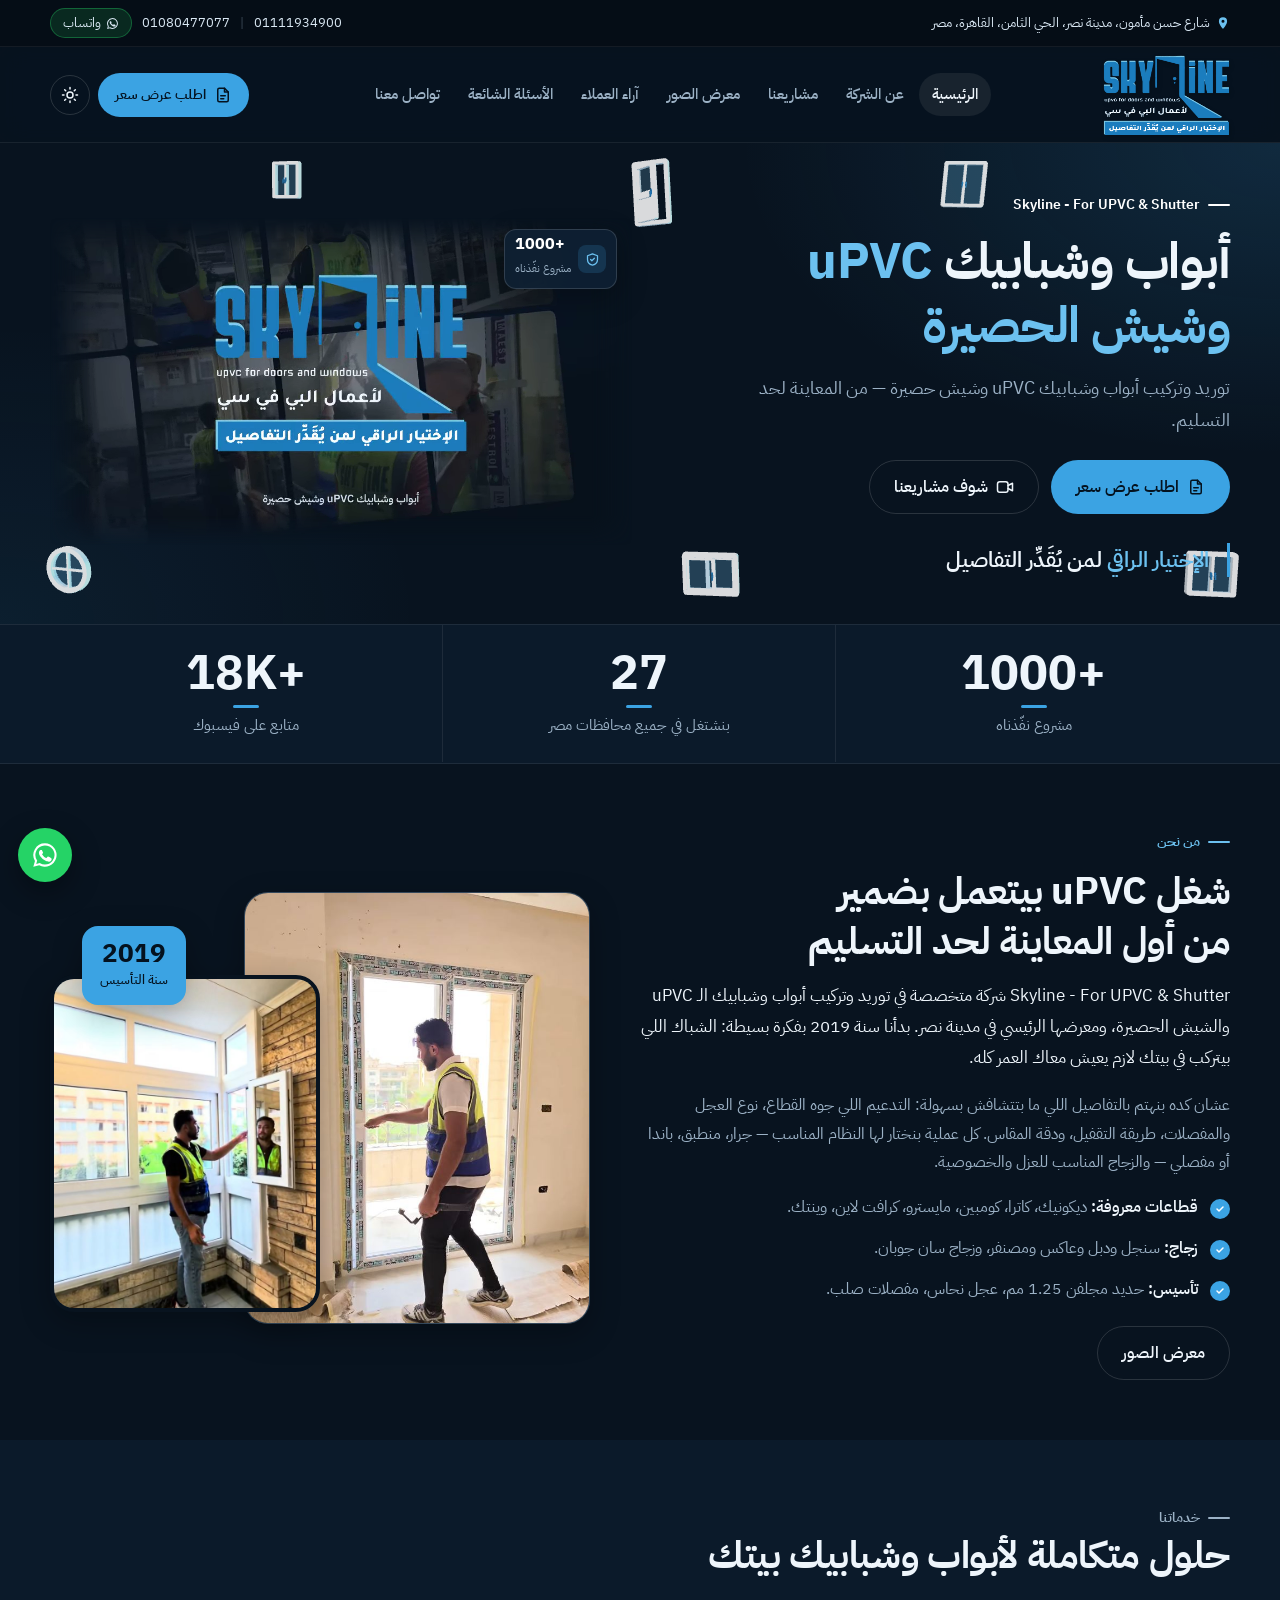
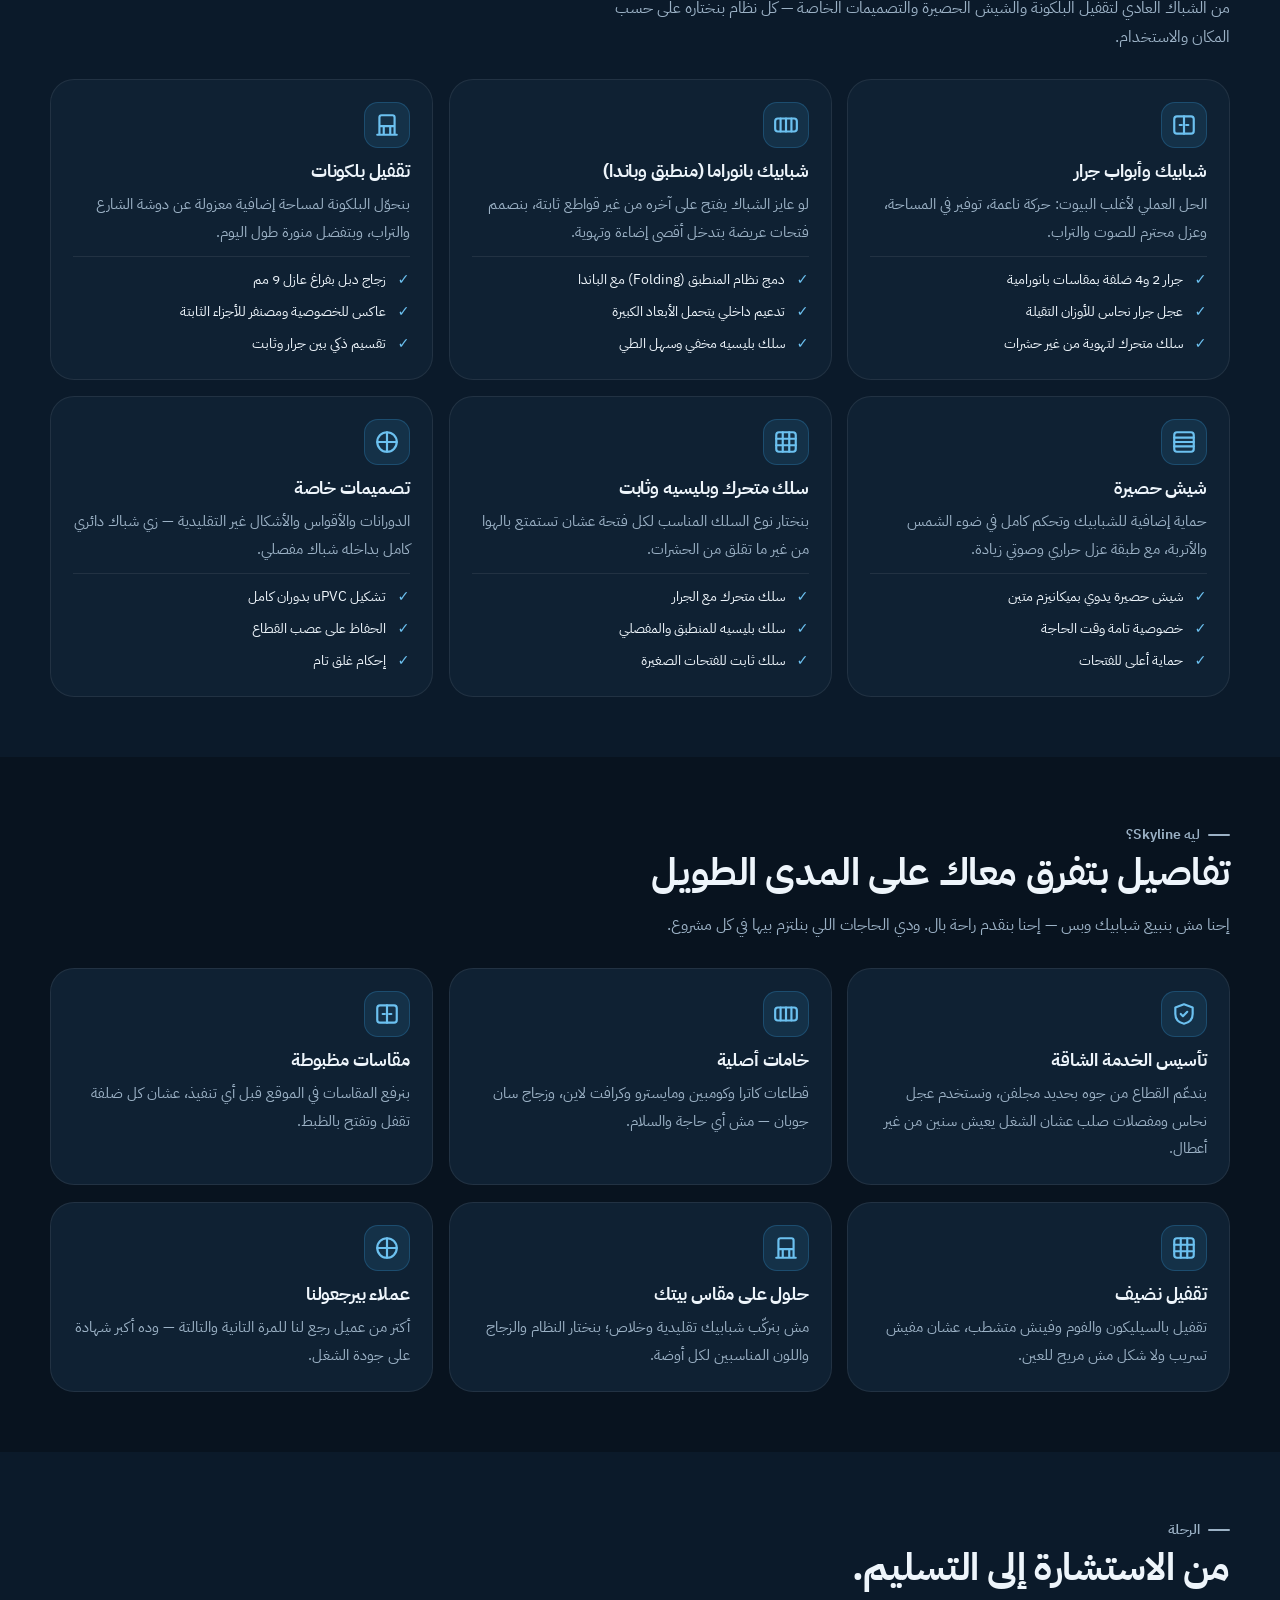
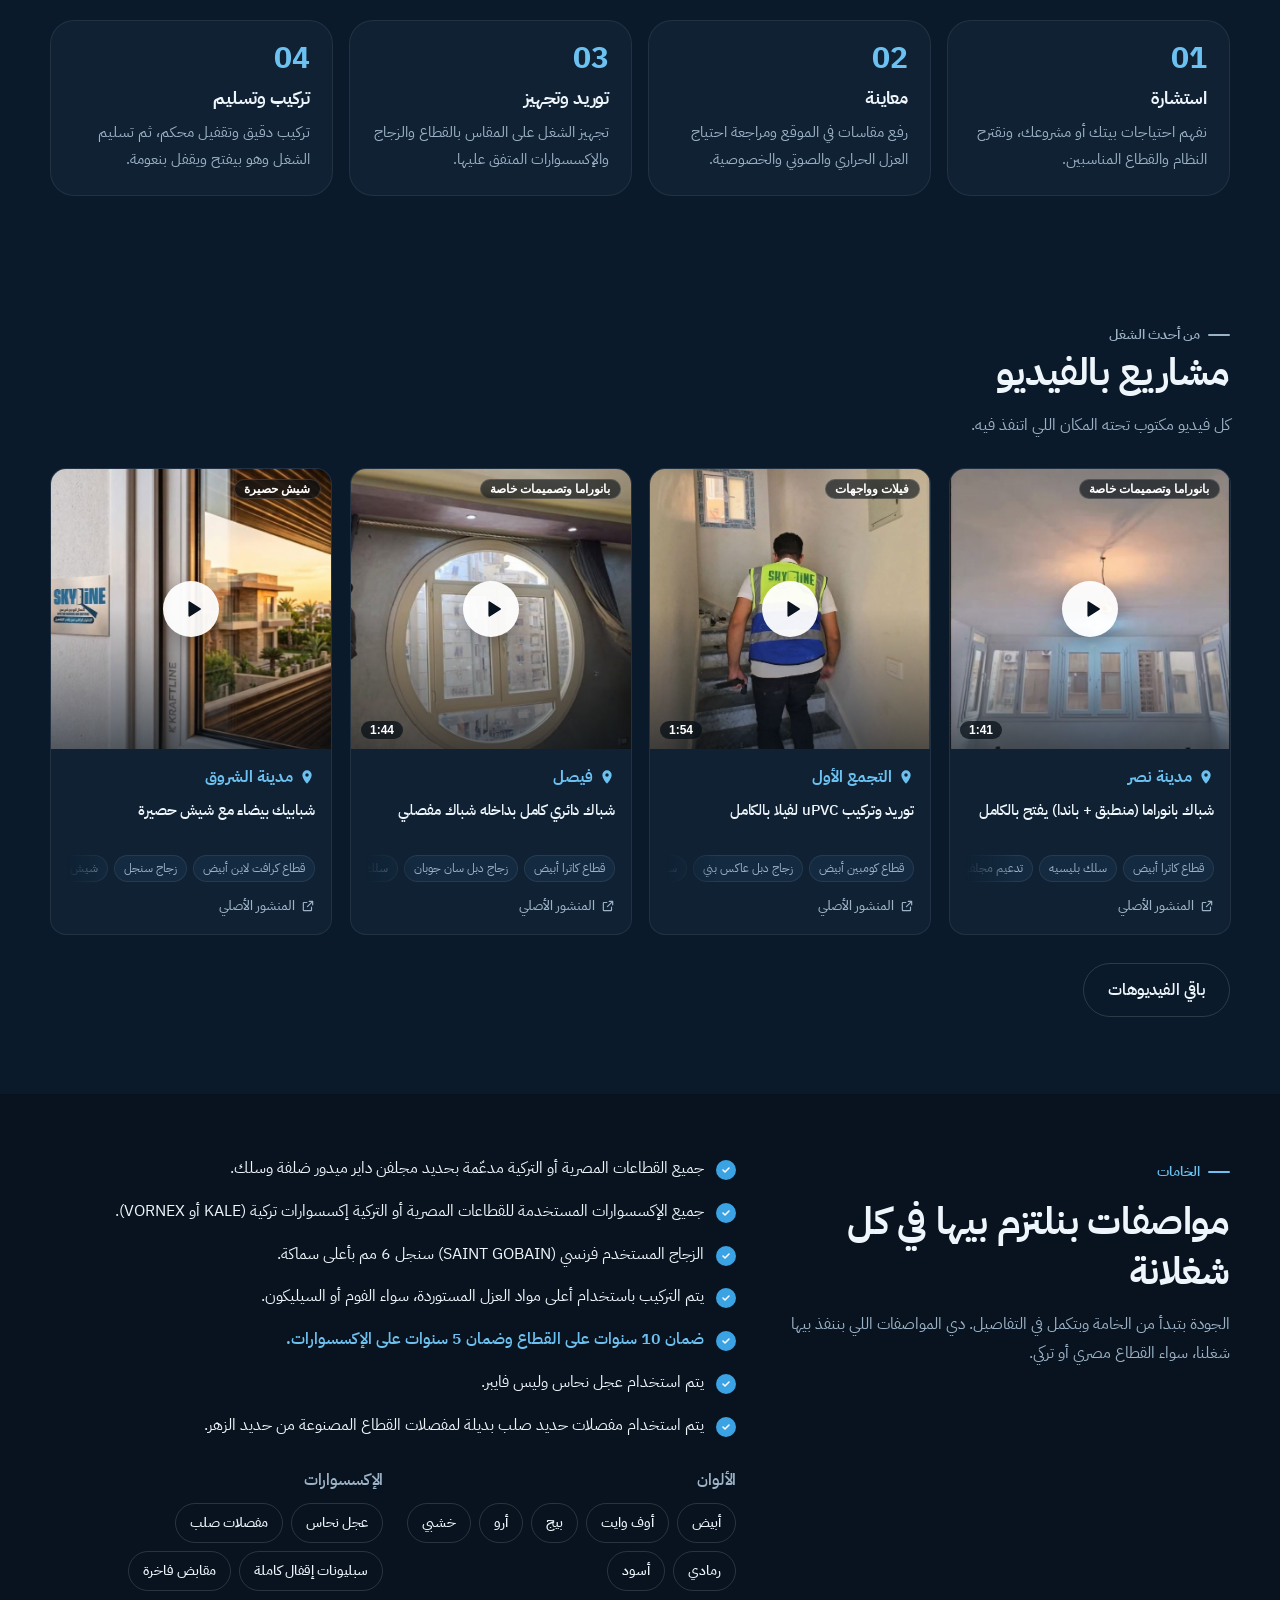
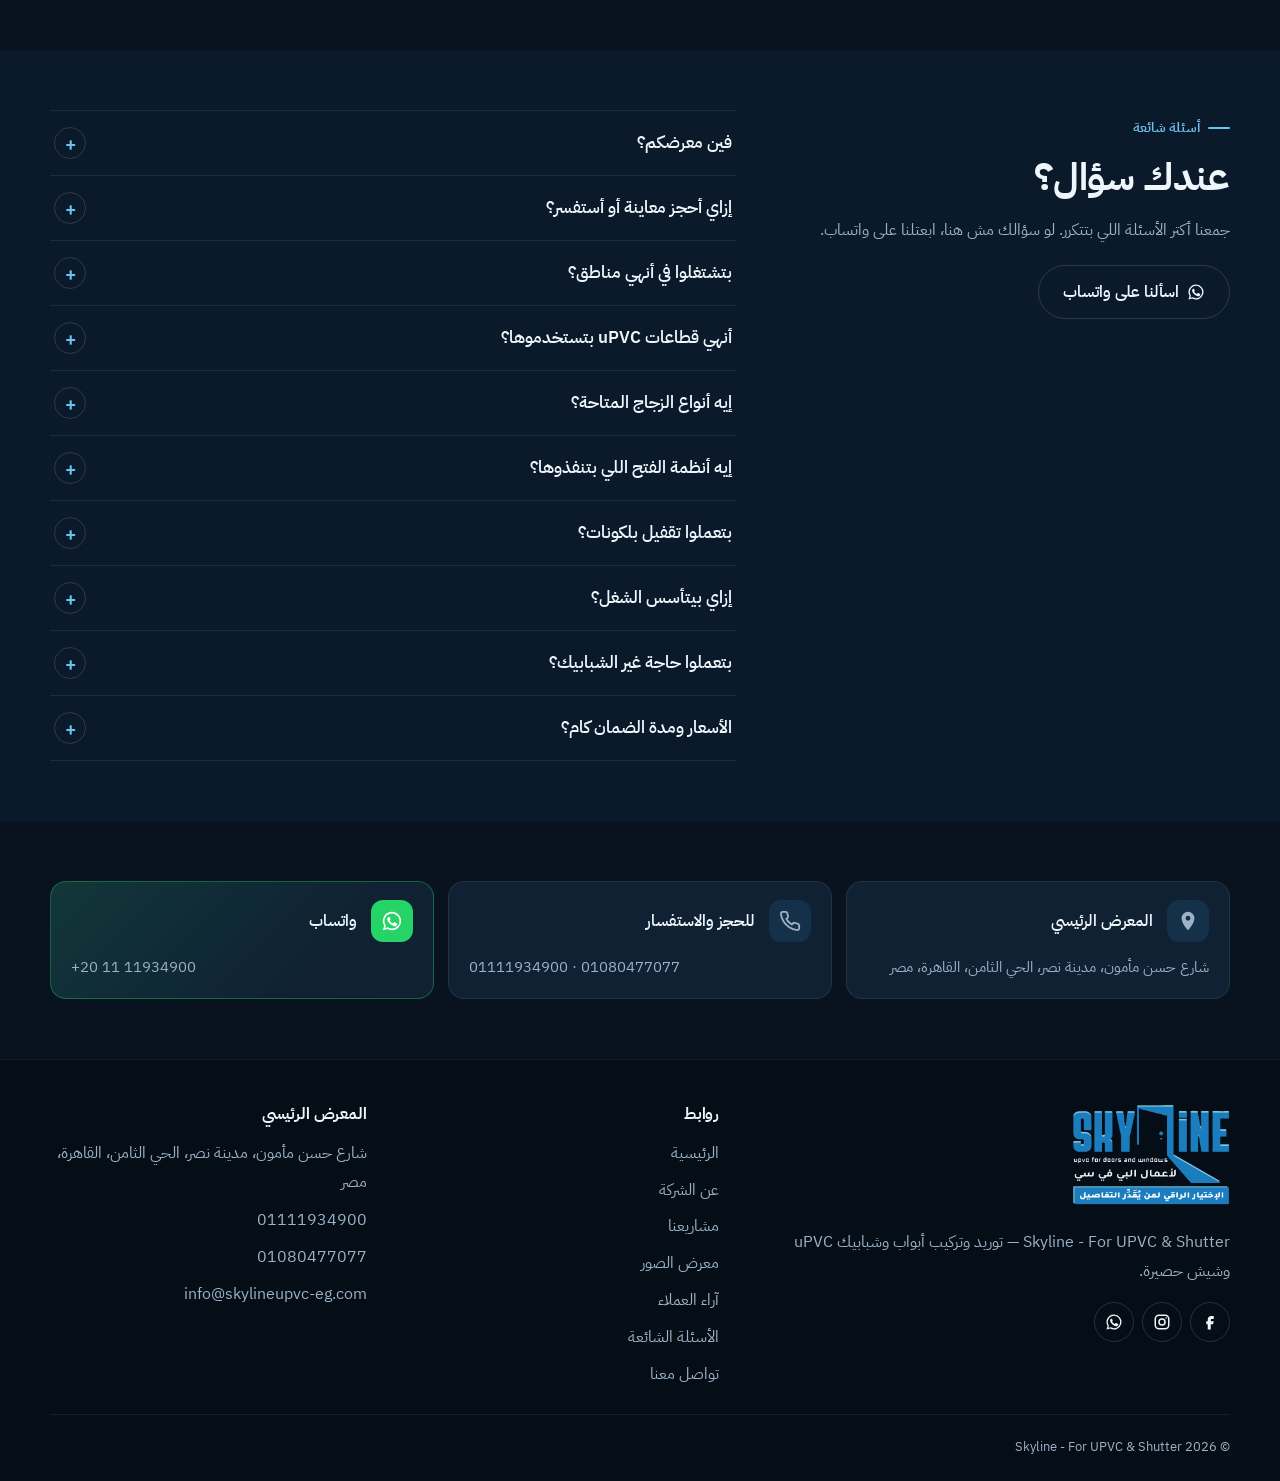
==== commit c727e2ee: "إضافة الإيميل للفوتر وصفحة التواصل" ====
--- a/index.html
+++ b/index.html
@@ -29,9 +29,9 @@
 <link rel="icon" href="assets/favicon-skyline-512.png" sizes="512x512" type="image/png">
 <link rel="apple-touch-icon" href="assets/apple-touch-icon-skyline.png">
 <link rel="preload" href="assets/fonts/ibm-plex-sans-arabic-arabic-400-normal.woff2" as="font" type="font/woff2" crossorigin>
-<link rel="stylesheet" href="assets/css/style.css?v=1791749289">
+<link rel="stylesheet" href="assets/css/style.css?v=1791752718">
 <script>try{var t=localStorage.getItem("skyline-theme");if(t)document.documentElement.setAttribute("data-theme",t)}catch(e){}</script>
-<script type="application/ld+json">{"@context": "https://schema.org", "@type": "HomeAndConstructionBusiness", "@id": "https://yahiaali97.github.io/SkylinePVC-Site/#business", "name": "Skyline - For UPVC & Shutter", "alternateName": ["سكاي لاين لأعمال اليو بي في سي", "Skyline uPVC", "سكاي لاين باب وشباك"], "description": "توريد وتركيب أبواب وشبابيك uPVC وشيش حصيرة وتقفيل بلكونات في جميع محافظات مصر — المعرض الرئيسي في مدينة نصر، القاهرة.", "slogan": "الإختيار الراقي لمن يُقَدِّر التفاصيل", "url": "https://yahiaali97.github.io/SkylinePVC-Site/", "logo": "https://yahiaali97.github.io/SkylinePVC-Site/assets/logo-tagline.png", "image": ["https://yahiaali97.github.io/SkylinePVC-Site/assets/og-image.jpg", "https://yahiaali97.github.io/SkylinePVC-Site/assets/hero-doors.jpg"], "telephone": "+201111934900", "foundingDate": "2019", "address": {"@type": "PostalAddress", "streetAddress": "شارع حسن مأمون، الحي الثامن", "addressLocality": "مدينة نصر", "addressRegion": "القاهرة", "addressCountry": "EG"}, "geo": {"@type": "GeoCoordinates", "latitude": 30.0587503, "longitude": 31.3565234}, "hasMap": "https://www.google.com/maps/place/%D9%84%D9%84%D8%A3%D8%A8%D9%88%D8%A7%D8%A8+%D9%88+%D8%A7%D9%84%D8%B4%D8%A8%D8%A7%D8%A8%D9%8A%D9%83+%D9%88+%D8%B4%D9%8A%D8%B4+%D8%A7%D9%84%D8%AD%D8%B5%D9%8A%D8%B1%D8%A9+_+Skyline+Upvc%E2%80%AD/@30.0587549,31.3539485,17z/data=!3m1!4b1!4m6!3m5!1s0x14583d00382c9361:0x3967d6e4ac025f7!8m2!3d30.0587503!4d31.3565234!16s%2Fg%2F11xrl8lt_v", "areaServed": {"@type": "Country", "name": "مصر"}, "sameAs": ["https://www.facebook.com/skylineupvcwindow", "https://www.instagram.com/skylinepvc"], "contactPoint": [{"@type": "ContactPoint", "telephone": "+201111934900", "contactType": "sales", "availableLanguage": ["ar"]}, {"@type": "ContactPoint", "telephone": "+201080477077", "contactType": "customer service", "availableLanguage": ["ar"]}], "makesOffer": [{"@type": "Offer", "itemOffered": {"@type": "Service", "name": "شبابيك وأبواب uPVC"}}, {"@type": "Offer", "itemOffered": {"@type": "Service", "name": "شبابيك جرار"}}, {"@type": "Offer", "itemOffered": {"@type": "Service", "name": "شبابيك بانوراما منطبق وباندا"}}, {"@type": "Offer", "itemOffered": {"@type": "Service", "name": "تقفيل بلكونات"}}, {"@type": "Offer", "itemOffered": {"@type": "Service", "name": "شيش حصيرة"}}, {"@type": "Offer", "itemOffered": {"@type": "Service", "name": "سلك متحرك وبليسيه"}}]}</script>
+<script type="application/ld+json">{"@context": "https://schema.org", "@type": "HomeAndConstructionBusiness", "@id": "https://yahiaali97.github.io/SkylinePVC-Site/#business", "name": "Skyline - For UPVC & Shutter", "alternateName": ["سكاي لاين لأعمال اليو بي في سي", "Skyline uPVC", "سكاي لاين باب وشباك"], "description": "توريد وتركيب أبواب وشبابيك uPVC وشيش حصيرة وتقفيل بلكونات في جميع محافظات مصر — المعرض الرئيسي في مدينة نصر، القاهرة.", "slogan": "الإختيار الراقي لمن يُقَدِّر التفاصيل", "url": "https://yahiaali97.github.io/SkylinePVC-Site/", "logo": "https://yahiaali97.github.io/SkylinePVC-Site/assets/logo-tagline.png", "image": ["https://yahiaali97.github.io/SkylinePVC-Site/assets/og-image.jpg", "https://yahiaali97.github.io/SkylinePVC-Site/assets/hero-doors.jpg"], "telephone": "+201111934900", "email": "info@skylineupvc-eg.com", "foundingDate": "2019", "address": {"@type": "PostalAddress", "streetAddress": "شارع حسن مأمون، الحي الثامن", "addressLocality": "مدينة نصر", "addressRegion": "القاهرة", "addressCountry": "EG"}, "geo": {"@type": "GeoCoordinates", "latitude": 30.0587503, "longitude": 31.3565234}, "hasMap": "https://www.google.com/maps/place/%D9%84%D9%84%D8%A3%D8%A8%D9%88%D8%A7%D8%A8+%D9%88+%D8%A7%D9%84%D8%B4%D8%A8%D8%A7%D8%A8%D9%8A%D9%83+%D9%88+%D8%B4%D9%8A%D8%B4+%D8%A7%D9%84%D8%AD%D8%B5%D9%8A%D8%B1%D8%A9+_+Skyline+Upvc%E2%80%AD/@30.0587549,31.3539485,17z/data=!3m1!4b1!4m6!3m5!1s0x14583d00382c9361:0x3967d6e4ac025f7!8m2!3d30.0587503!4d31.3565234!16s%2Fg%2F11xrl8lt_v", "areaServed": {"@type": "Country", "name": "مصر"}, "sameAs": ["https://www.facebook.com/skylineupvcwindow", "https://www.instagram.com/skylinepvc"], "contactPoint": [{"@type": "ContactPoint", "telephone": "+201111934900", "contactType": "sales", "availableLanguage": ["ar"]}, {"@type": "ContactPoint", "telephone": "+201080477077", "contactType": "customer service", "availableLanguage": ["ar"]}], "makesOffer": [{"@type": "Offer", "itemOffered": {"@type": "Service", "name": "شبابيك وأبواب uPVC"}}, {"@type": "Offer", "itemOffered": {"@type": "Service", "name": "شبابيك جرار"}}, {"@type": "Offer", "itemOffered": {"@type": "Service", "name": "شبابيك بانوراما منطبق وباندا"}}, {"@type": "Offer", "itemOffered": {"@type": "Service", "name": "تقفيل بلكونات"}}, {"@type": "Offer", "itemOffered": {"@type": "Service", "name": "شيش حصيرة"}}, {"@type": "Offer", "itemOffered": {"@type": "Service", "name": "سلك متحرك وبليسيه"}}]}</script>
 <script type="application/ld+json">{"@context": "https://schema.org", "@type": "FAQPage", "mainEntity": [{"@type": "Question", "name": "فين معرضكم؟", "acceptedAnswer": {"@type": "Answer", "text": "المعرض الرئيسي: شارع حسن مأمون، مدينة نصر، الحي الثامن، القاهرة، مصر."}}, {"@type": "Question", "name": "إزاي أحجز معاينة أو أستفسر؟", "acceptedAnswer": {"@type": "Answer", "text": "للحجز والاستفسار وطلب المعاينات: 01111934900 – 01080477077، أو على واتساب +20 11 11934900."}}, {"@type": "Question", "name": "بتشتغلوا في أنهي مناطق؟", "acceptedAnswer": {"@type": "Answer", "text": "في Skyline بنسعد بتقديم خدماتنا في جميع أنحاء القاهرة الكبرى والمدن الجديدة، ومستعدين للوصول إليك في كل محافظات الجمهورية."}}, {"@type": "Question", "name": "أنهي قطاعات uPVC بتستخدموها؟", "acceptedAnswer": {"@type": "Answer", "text": "في Skyline، بنوفر مجموعة منتقاة من أفضل قطاعات الـ UPVC (الأوروبية، التركية، والمصرية) لتلبية كافة الاحتياجات والأذواق المعمارية والميزانيات، ومن أبرزها:قطاع ديكونيك (Deceuninck) البلجيكي: قمة التكنولوجيا الأوروبية، خيار النخبة لمن يبحث عن أقصى درجات الفخامة، العزل الفائق، والعمر الافتراضي الطويل.قطاع كومبين (Kompen) التركي: فخامة القطاعات التركية المعتمدة وأعلاها متانة وقوة تحمل.قطاع كاترا (Katra): الصلابة المثالية والحل الأمثل للمساحات والفتحات الكبيرة.قطاعات كرافت لاين (Kraftline)، مايسترو (Maestro)، ووينتك (Wintech): خيارات متميزة جداً وعملية تجمع بين الجودة العالية والتكلفة الاقتصادية."}}, {"@type": "Question", "name": "إيه أنواع الزجاج المتاحة؟", "acceptedAnswer": {"@type": "Answer", "text": "في المشاريع المنشورة: زجاج سنجل، ودبل بفراغ 9 مم، وعاكس أبيض وبني، ومصنفر للحمامات والخصوصية، وزجاج سان جوبان (Saint-Gobain)."}}, {"@type": "Question", "name": "إيه أنظمة الفتح اللي بتنفذوها؟", "acceptedAnswer": {"@type": "Answer", "text": "جرار (2 و4 ضلفة)، مفصلي، منطبق، باندا، وتصميمات خاصة زي الشباك الدائري. ومعاها سلك متحرك أو بليسيه أو ثابت، وشيش حصيرة يدوي."}}, {"@type": "Question", "name": "بتعملوا تقفيل بلكونات؟", "acceptedAnswer": {"@type": "Answer", "text": "بكل تأكيد! تقفيل البلكونات بالـ UPVC هو واحد من أهم تخصصاتنا والأكثر طلباً في Skyline.إحنا بنعتبر تقفيل البلكونة مش مجرد تركيب شبابيك، ده استثمار ذكي لتحويل مساحة مهدرة أو معرضة للتراب والدوشة لـ \"غرفة إضافية\" نظيفة، هادية، ومريحة جداً للاستخدام طول السنة.ليه تقفل بلكونتك مع Skyline؟عزل تام للأتربة والضوضاء: بفضل التقفيل الهندسي المحكم واستخدام الزجاج الدبل (سان جوبان)، بنفصلك تماماً عن إزعاج الشارع.تأسيس يتحمل ضغط الهواء: لأن البلكونات (خاصة في الأدوار العالية) بتتعرض لتيارات هواء قوية، بندعم قطاعاتنا بحديد مجلفن (سمك 1.25 مم) لضمان أقصى درجات الصلابة والأمان.تصميمات تناسب مساحتك: بنوفر كل الحلول (أنظمة الجرار لتوفير المساحة، الشباك المنطبق \"Folding\" لفتح البلكونة بالكامل، والأنظمة الثابتة)، بالإضافة لتوفير \"سلك متحرك أو بليسيه\" للتهوية بدون حشرات.مقاومة العوامل الجوية: قطاعاتنا لا تتأثر بحرارة الشمس أو الأمطار، ولا تتعرض للصدأ أو التآكل."}}, {"@type": "Question", "name": "إزاي بيتأسس الشغل؟", "acceptedAnswer": {"@type": "Answer", "text": "حسب المنشورات: تدعيم داخلي بحديد مجلفن (1.25 مم) بكامل القطاع، عجل جرار نحاس، مفصلات صلب، وتقفيل بالسيليكون والفوم."}}, {"@type": "Question", "name": "بتعملوا حاجة غير الشبابيك؟", "acceptedAnswer": {"@type": "Answer", "text": "بكل تأكيد! في Skyline نحن نقدم حلولاً متكاملة لتشطيب وتجهيز بيتك بأعلى معايير الجودة، ولا نقتصر على الشبابيك فقط. تشمل خدماتنا:الأبواب (UPVC): نصمم وننفذ أبواب الغرف، الحمامات، والبلكونات. تتميز بعزلها التام للصوت والمياه، ولا تتأثر بالرطوبة أو الحشرات نهائياً مقارنة بالأبواب الخشبية التقليدية.مطابخ الألومنيوم والكلادينج: نصنع مطابخ تجمع بين المتانة الفائقة والشكل المودرن. نؤسس المطبخ بقوائم ألومنيوم صلبة للخدمة الشاقة، مع أرفف وأرضيات بسمك (4 مم) لتحمل الأوزان، وواجهات \"كلادينج\" عصرية مقاومة للحرارة والمياه وسهلة التنظيف.الشيش حصيرة (Shutters): نوفر أنظمة الشيش حصيرة (اليدوية والمزودة بموتور للتحكم عن بعد)، والتي تمنحك أماناً إضافياً، عزلاً حرارياً ممتازاً، وتحكماً كاملاً في درجة الإضاءة والخصوصية.تقفيل البلكونات والقواطع الداخلية: نحول البلكونات والمساحات المهدرة إلى غرف معزولة تماماً، وننفذ قواطع (Partitions) لتقسيم المساحات الواسعة في المنازل أو الشركات بشياكة وخصوصية.التصميمات المعمارية الخاصة: ننفذ أصعب الأشكال الهندسية مثل الدورانات، الأقواس، وأنظمة الفتح الكبيرة (المنطبق والباندا) للواجهات البانورامية."}}, {"@type": "Question", "name": "الأسعار ومدة الضمان كام؟", "acceptedAnswer": {"@type": "Answer", "text": "الضمان 10 سنوات على القطاع و5 سنوات على الإكسسوارات. السعر بيتحدد حسب المقاسات والقطاع والزجاج — اطلب عرض سعر."}}]}</script>
 <script type="application/ld+json">{"@context": "https://schema.org", "@type": "WebSite", "name": "Skyline uPVC", "url": "https://yahiaali97.github.io/SkylinePVC-Site/", "inLanguage": "ar-EG"}</script>
 </head>
@@ -206,6 +206,7 @@
         <ul>
           <li><a href="tel:+201111934900" dir="ltr">01111934900</a></li>
           <li><a href="tel:+201080477077" dir="ltr">01080477077</a></li>
+          <li><a href="mailto:info@skylineupvc-eg.com" dir="ltr">info@skylineupvc-eg.com</a></li>
         </ul>
       </div>
     </div>
@@ -215,10 +216,10 @@
   </div>
 </footer>
 <a class="wa-float" href="https://wa.me/201111934900" target="_blank" rel="noopener" aria-label="تواصل عبر واتساب"><svg viewBox="0 0 24 24" fill="currentColor" aria-hidden="true"><path d="M12 2a10 10 0 0 0-8.6 15.1L2 22l5-1.3A10 10 0 1 0 12 2Zm0 18.2a8.2 8.2 0 0 1-4.2-1.1l-.3-.2-3 .8.8-2.9-.2-.3A8.2 8.2 0 1 1 12 20.2Zm4.5-6.1c-.2-.1-1.5-.7-1.7-.8-.2-.1-.4-.1-.6.1l-.8 1c-.1.2-.3.2-.5.1a6.7 6.7 0 0 1-3.3-2.9c-.3-.4.2-.4.7-1.3.1-.2 0-.3 0-.4l-.8-1.8c-.2-.5-.4-.4-.6-.4h-.5a1 1 0 0 0-.7.3 3 3 0 0 0-.9 2.2 5.2 5.2 0 0 0 1.1 2.8 11.9 11.9 0 0 0 4.6 4c1.7.7 2.4.8 3.2.7a2.8 2.8 0 0 0 1.8-1.3 2.3 2.3 0 0 0 .2-1.3c-.1-.1-.3-.2-.5-.3Z"/></svg></a>
-<script src="assets/js/projects-data.js?v=1791749289"></script>
-<script src="assets/js/main.js?v=1791749289"></script>
+<script src="assets/js/projects-data.js?v=1791752718"></script>
+<script src="assets/js/main.js?v=1791752718"></script>
 <script src="assets/vendor/three.min.js"></script>
-<script src="assets/js/hero3d.js?v=1791749289"></script>
+<script src="assets/js/hero3d.js?v=1791752718"></script>
 <script>document.getElementById("y").textContent=new Date().getFullYear()</script>
 </body>
 </html>
--- a/assets/css/style.css
+++ b/assets/css/style.css
@@ -1021,3 +1021,6 @@
 @media (prefers-reduced-motion: reduce) {
   .site-header .brand, .site-header .brand::after, .rv-arc i { animation-duration: 5s !important; animation-iteration-count: infinite !important; }
 }
+/* email card on the contact page: full row, address on one line */
+.contact-item[href^="mailto:"] { grid-column: 1 / -1; }
+.contact-item[href^="mailto:"] span[dir="ltr"] { white-space: nowrap; }
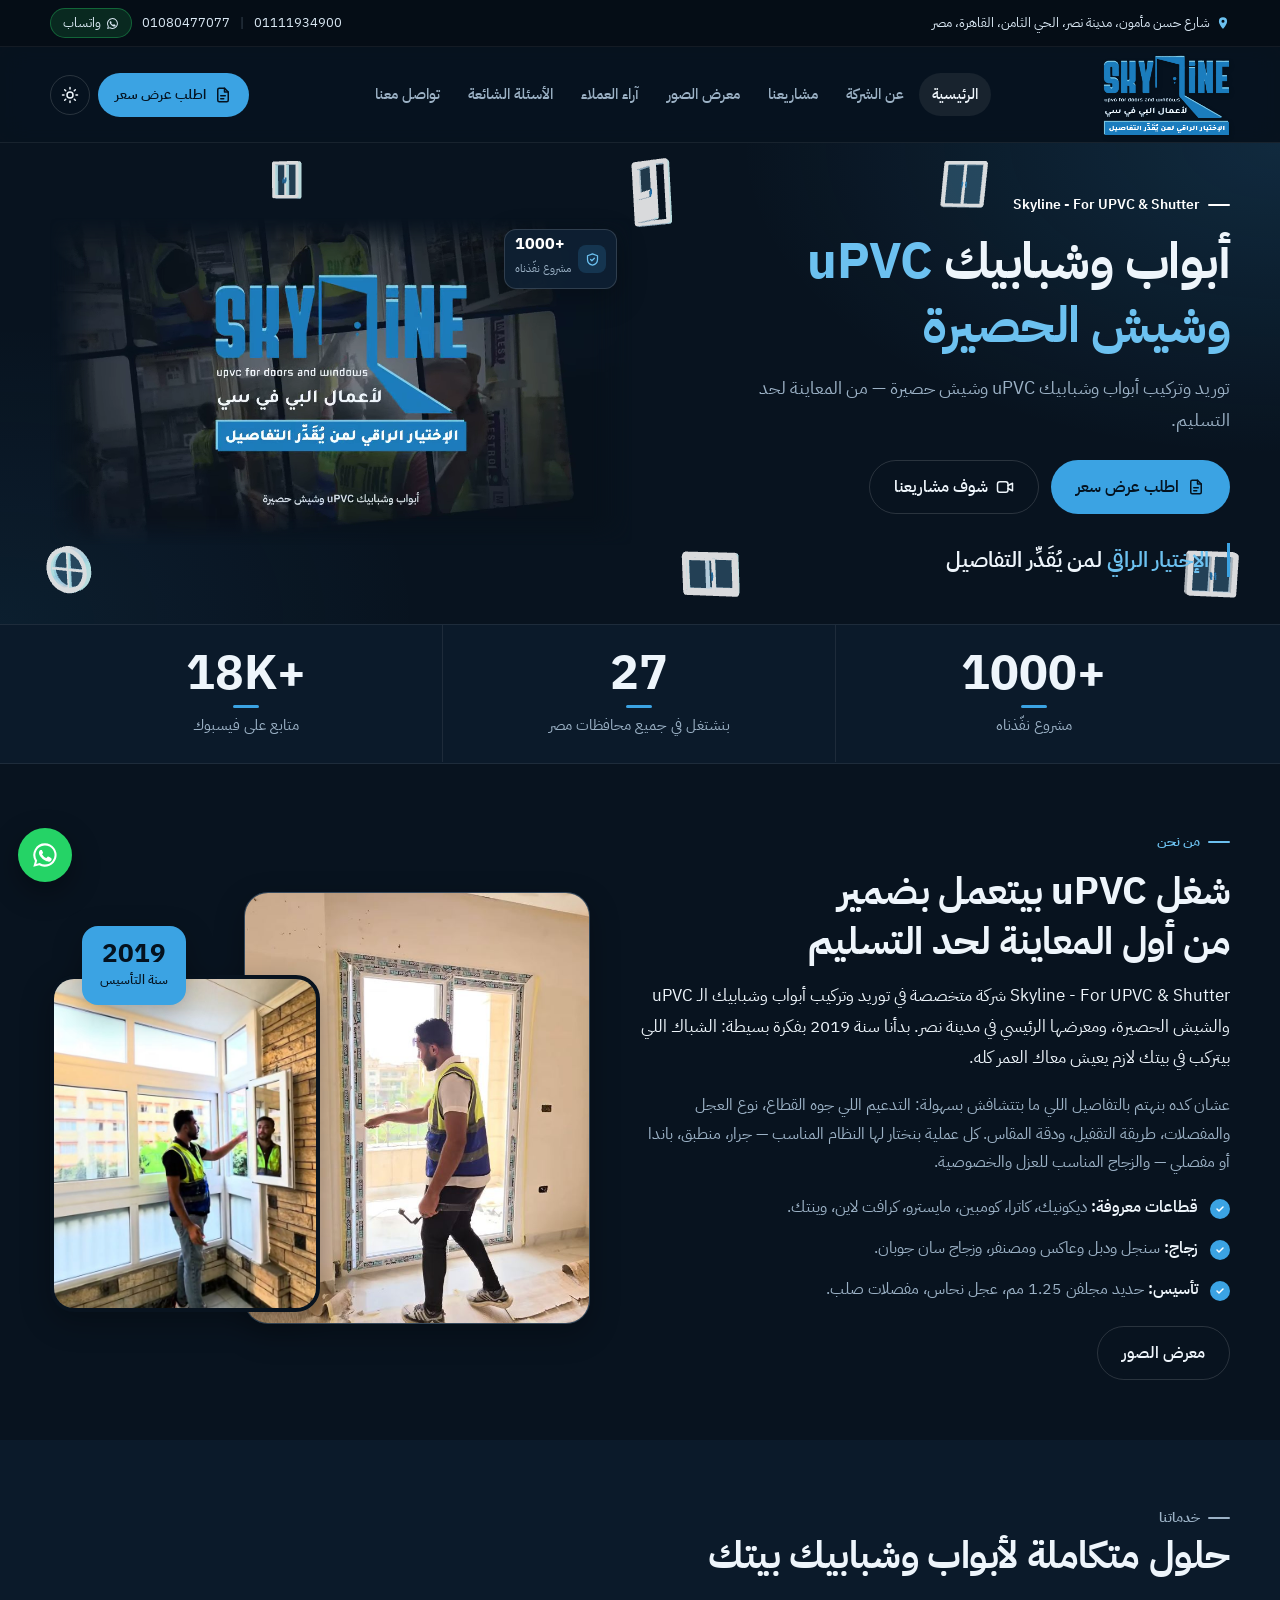
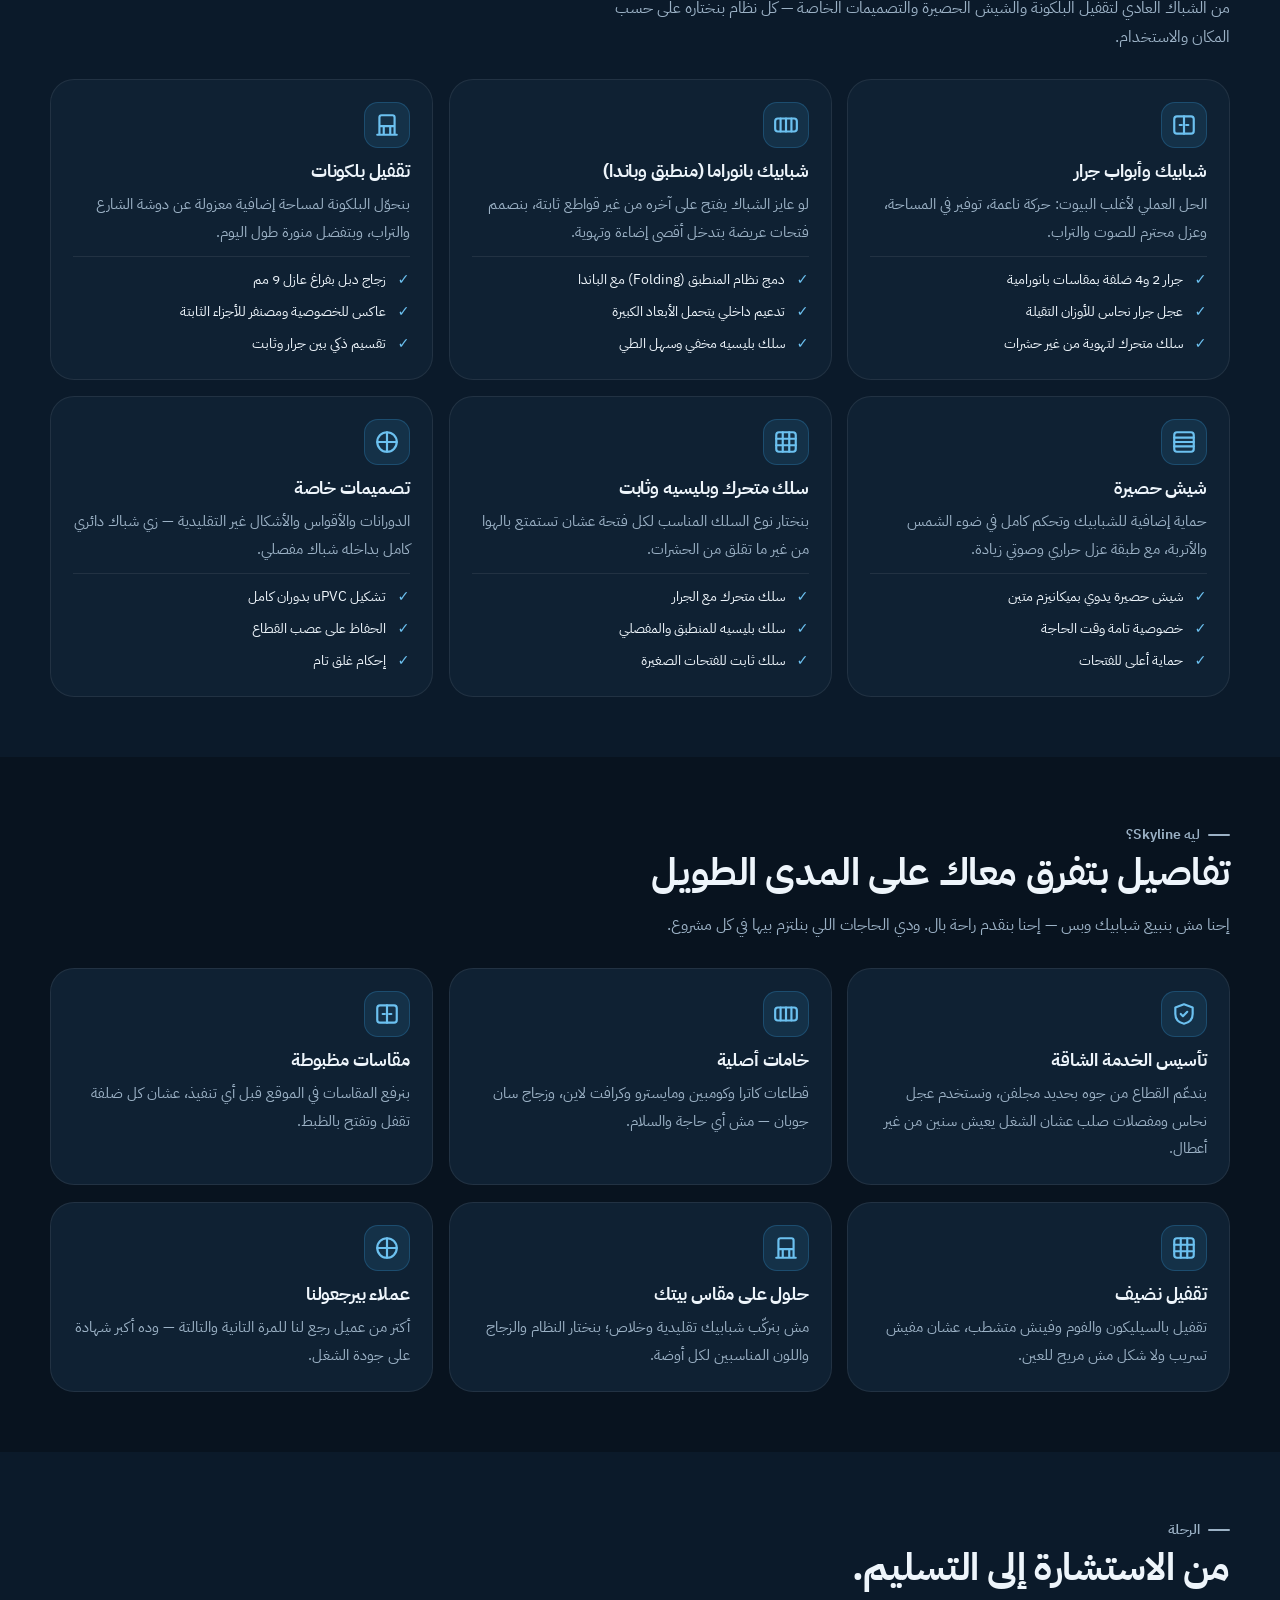
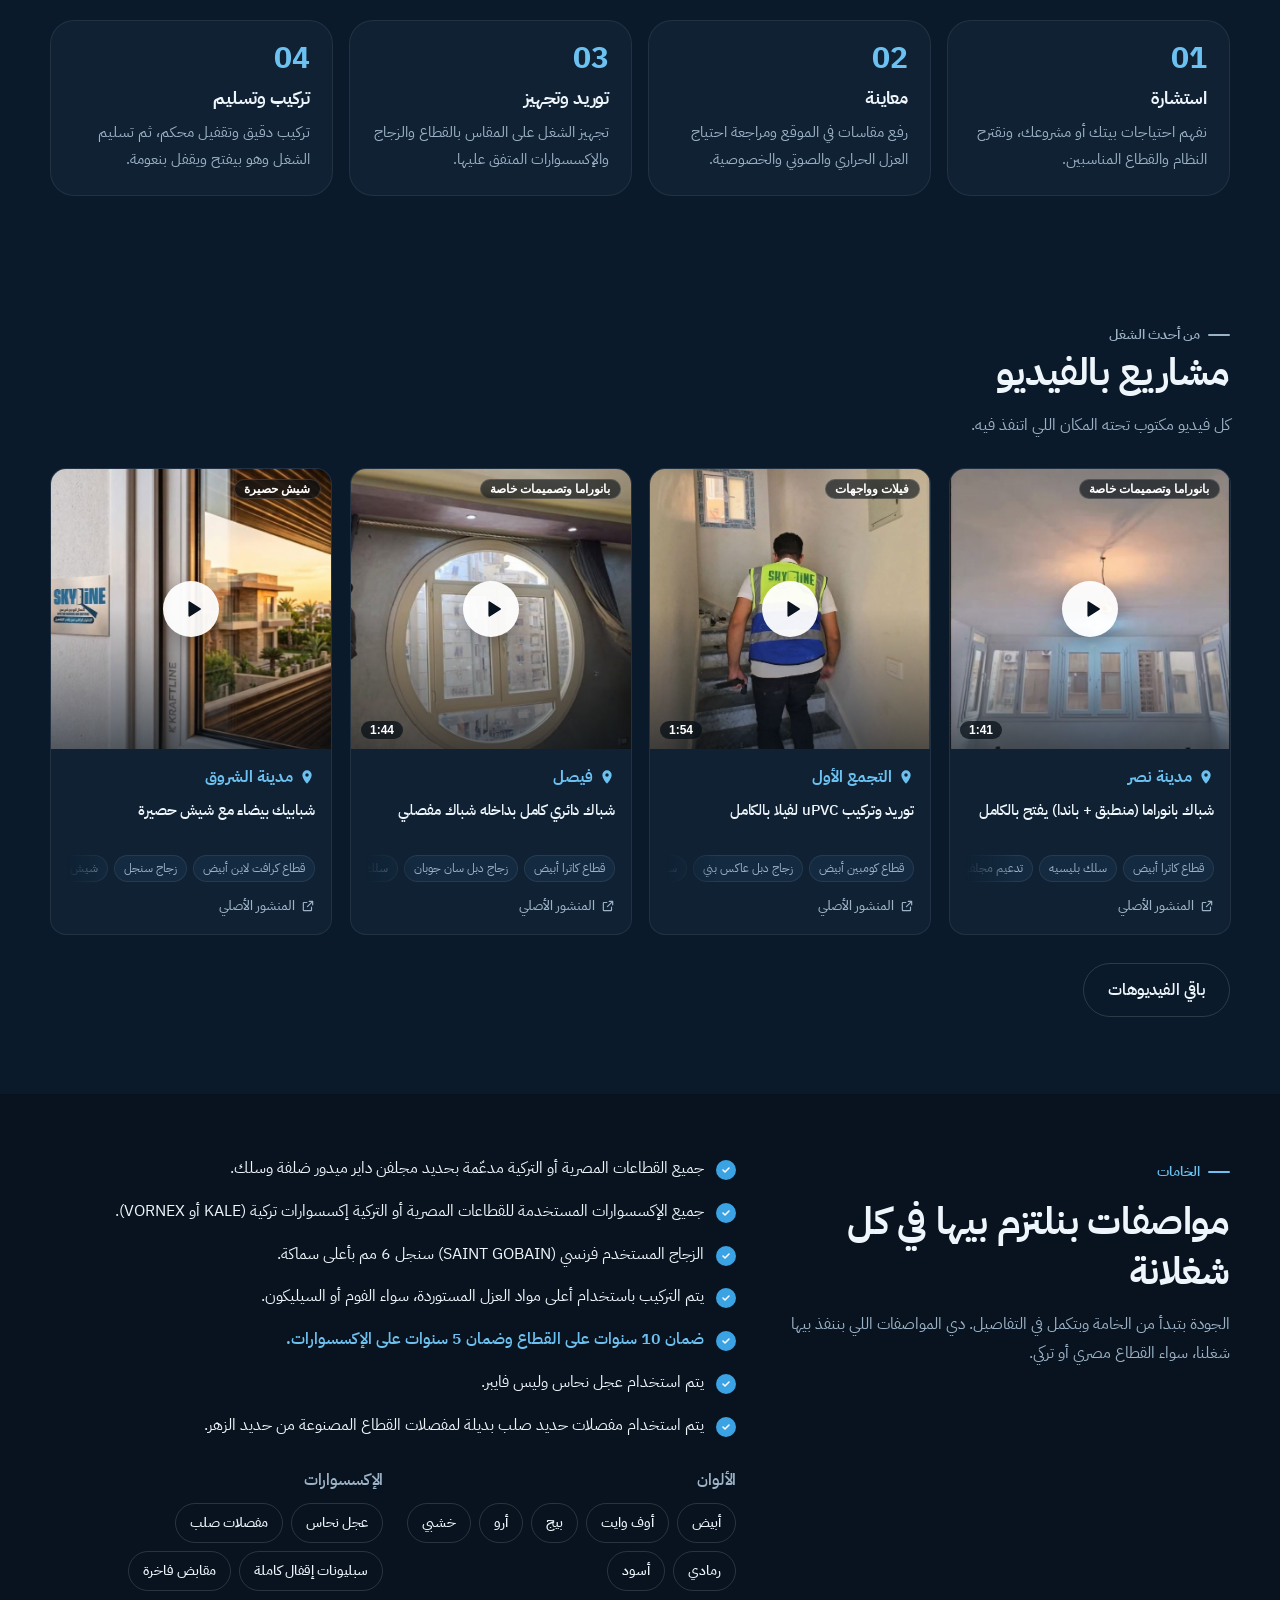
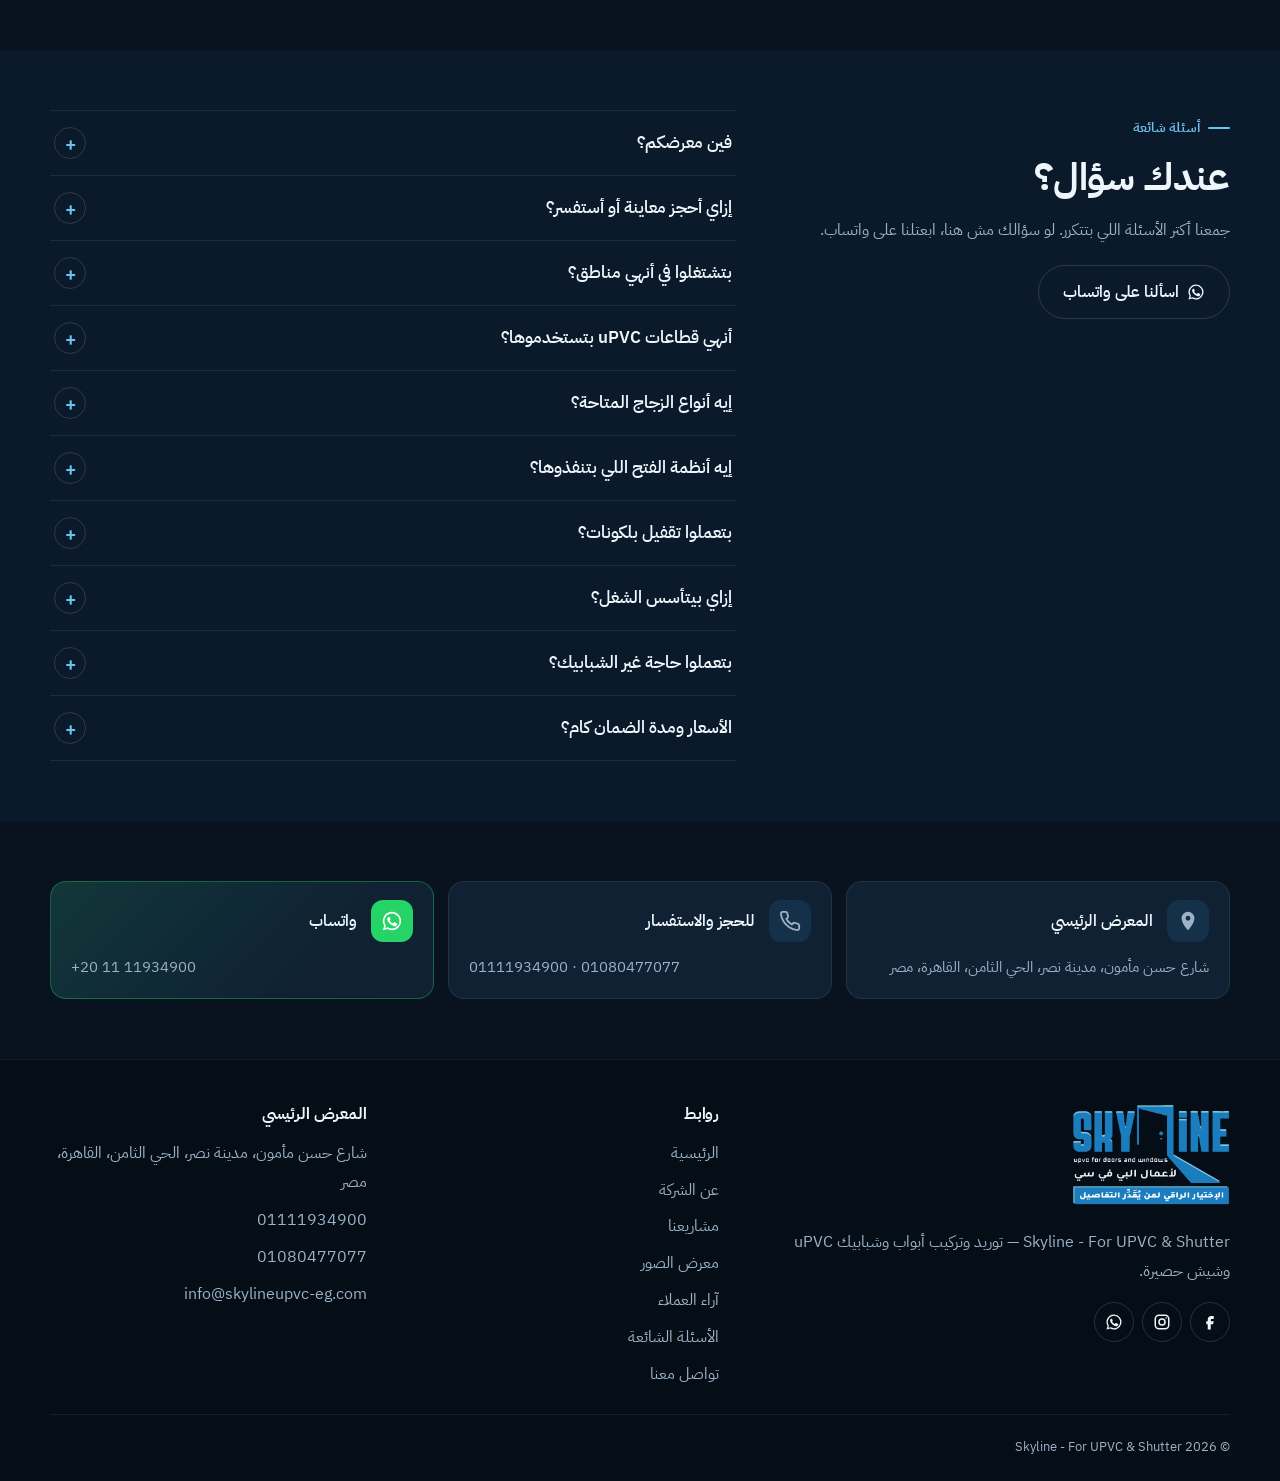
==== commit a3b5b30c: "Remove index.html from links and switch URLs to skylineupvc-eg.com" ====
--- a/index.html
+++ b/index.html
@@ -7,7 +7,7 @@
 <meta name="description" content="Skyline سكاي لاين: توريد وتركيب شبابيك وأبواب uPVC، شبابيك جرار وبانوراما، تقفيل بلكونات وشيش حصيرة في جميع محافظات مصر. ضمان 10 سنين على القطاع — المعرض في مدينة نصر.">
 <meta name="keywords" content="شبابيك upvc, أبواب upvc, شبابيك يو بي في سي, شبابيك upvc مدينة نصر, شبابيك upvc القاهرة, تقفيل بلكونات, شيش حصيرة, شبابيك جرار, شبابيك بانوراما, سلك بليسيه, قطاع كومبين, قطاع كاترا, Skyline uPVC, سكاي لاين">
 <meta name="robots" content="index, follow, max-image-preview:large">
-<link rel="canonical" href="https://yahiaali97.github.io/SkylinePVC-Site/">
+<link rel="canonical" href="https://skylineupvc-eg.com/">
 <meta name="theme-color" content="#08131f">
 <meta name="geo.region" content="EG-C"><meta name="geo.placename" content="مدينة نصر، القاهرة"><meta name="geo.position" content="30.0587503;31.3565234"><meta name="ICBM" content="30.0587503, 31.3565234">
 <meta property="og:type" content="website">
@@ -15,13 +15,13 @@
 <meta property="og:site_name" content="Skyline - For UPVC &amp; Shutter">
 <meta property="og:title" content="Skyline For UPVC & Shutter — Window & Door System Manufacturer in Egypt">
 <meta property="og:description" content="Skyline سكاي لاين: توريد وتركيب شبابيك وأبواب uPVC، شبابيك جرار وبانوراما، تقفيل بلكونات وشيش حصيرة في جميع محافظات مصر. ضمان 10 سنين على القطاع — المعرض في مدينة نصر.">
-<meta property="og:url" content="https://yahiaali97.github.io/SkylinePVC-Site/">
-<meta property="og:image" content="https://yahiaali97.github.io/SkylinePVC-Site/assets/og-image.jpg">
+<meta property="og:url" content="https://skylineupvc-eg.com/">
+<meta property="og:image" content="https://skylineupvc-eg.com/assets/og-image.jpg">
 <meta property="og:image:width" content="1200"><meta property="og:image:height" content="630">
 <meta name="twitter:card" content="summary_large_image">
 <meta name="twitter:title" content="Skyline For UPVC & Shutter — Window & Door System Manufacturer in Egypt">
 <meta name="twitter:description" content="Skyline سكاي لاين: توريد وتركيب شبابيك وأبواب uPVC، شبابيك جرار وبانوراما، تقفيل بلكونات وشيش حصيرة في جميع محافظات مصر. ضمان 10 سنين على القطاع — المعرض في مدينة نصر.">
-<meta name="twitter:image" content="https://yahiaali97.github.io/SkylinePVC-Site/assets/og-image.jpg">
+<meta name="twitter:image" content="https://skylineupvc-eg.com/assets/og-image.jpg">
 <link rel="icon" href="assets/favicon-skyline.svg" type="image/svg+xml">
 <link rel="icon" href="assets/favicon-skyline-32.png" sizes="32x32" type="image/png">
 <link rel="icon" href="assets/favicon-skyline-48.png" sizes="48x48" type="image/png">
@@ -31,9 +31,10 @@
 <link rel="preload" href="assets/fonts/ibm-plex-sans-arabic-arabic-400-normal.woff2" as="font" type="font/woff2" crossorigin>
 <link rel="stylesheet" href="assets/css/style.css?v=1791752718">
 <script>try{var t=localStorage.getItem("skyline-theme");if(t)document.documentElement.setAttribute("data-theme",t)}catch(e){}</script>
-<script type="application/ld+json">{"@context": "https://schema.org", "@type": "HomeAndConstructionBusiness", "@id": "https://yahiaali97.github.io/SkylinePVC-Site/#business", "name": "Skyline - For UPVC & Shutter", "alternateName": ["سكاي لاين لأعمال اليو بي في سي", "Skyline uPVC", "سكاي لاين باب وشباك"], "description": "توريد وتركيب أبواب وشبابيك uPVC وشيش حصيرة وتقفيل بلكونات في جميع محافظات مصر — المعرض الرئيسي في مدينة نصر، القاهرة.", "slogan": "الإختيار الراقي لمن يُقَدِّر التفاصيل", "url": "https://yahiaali97.github.io/SkylinePVC-Site/", "logo": "https://yahiaali97.github.io/SkylinePVC-Site/assets/logo-tagline.png", "image": ["https://yahiaali97.github.io/SkylinePVC-Site/assets/og-image.jpg", "https://yahiaali97.github.io/SkylinePVC-Site/assets/hero-doors.jpg"], "telephone": "+201111934900", "email": "info@skylineupvc-eg.com", "foundingDate": "2019", "address": {"@type": "PostalAddress", "streetAddress": "شارع حسن مأمون، الحي الثامن", "addressLocality": "مدينة نصر", "addressRegion": "القاهرة", "addressCountry": "EG"}, "geo": {"@type": "GeoCoordinates", "latitude": 30.0587503, "longitude": 31.3565234}, "hasMap": "https://www.google.com/maps/place/%D9%84%D9%84%D8%A3%D8%A8%D9%88%D8%A7%D8%A8+%D9%88+%D8%A7%D9%84%D8%B4%D8%A8%D8%A7%D8%A8%D9%8A%D9%83+%D9%88+%D8%B4%D9%8A%D8%B4+%D8%A7%D9%84%D8%AD%D8%B5%D9%8A%D8%B1%D8%A9+_+Skyline+Upvc%E2%80%AD/@30.0587549,31.3539485,17z/data=!3m1!4b1!4m6!3m5!1s0x14583d00382c9361:0x3967d6e4ac025f7!8m2!3d30.0587503!4d31.3565234!16s%2Fg%2F11xrl8lt_v", "areaServed": {"@type": "Country", "name": "مصر"}, "sameAs": ["https://www.facebook.com/skylineupvcwindow", "https://www.instagram.com/skylinepvc"], "contactPoint": [{"@type": "ContactPoint", "telephone": "+201111934900", "contactType": "sales", "availableLanguage": ["ar"]}, {"@type": "ContactPoint", "telephone": "+201080477077", "contactType": "customer service", "availableLanguage": ["ar"]}], "makesOffer": [{"@type": "Offer", "itemOffered": {"@type": "Service", "name": "شبابيك وأبواب uPVC"}}, {"@type": "Offer", "itemOffered": {"@type": "Service", "name": "شبابيك جرار"}}, {"@type": "Offer", "itemOffered": {"@type": "Service", "name": "شبابيك بانوراما منطبق وباندا"}}, {"@type": "Offer", "itemOffered": {"@type": "Service", "name": "تقفيل بلكونات"}}, {"@type": "Offer", "itemOffered": {"@type": "Service", "name": "شيش حصيرة"}}, {"@type": "Offer", "itemOffered": {"@type": "Service", "name": "سلك متحرك وبليسيه"}}]}</script>
+<script type="application/ld+json">{"@context": "https://schema.org", "@type": "HomeAndConstructionBusiness", "@id": "https://skylineupvc-eg.com/#business", "name": "Skyline - For UPVC & Shutter", "alternateName": ["سكاي لاين لأعمال اليو بي في سي", "Skyline uPVC", "سكاي لاين باب وشباك"], "description": "توريد وتركيب أبواب وشبابيك uPVC وشيش حصيرة وتقفيل بلكونات في جميع محافظات مصر — المعرض الرئيسي في مدينة نصر، القاهرة.", "slogan": "الإختيار الراقي لمن يُقَدِّر التفاصيل", "url": "https://skylineupvc-eg.com/", "logo": "https://skylineupvc-eg.com/assets/logo-tagline.png", "image": ["https://skylineupvc-eg.com/assets/og-image.jpg", "https://skylineupvc-eg.com/assets/hero-doors.jpg"], "telephone": "+201111934900", "email": "info@skylineupvc-eg.com", "foundingDate": "2019", "address": {"@type": "PostalAddress", "streetAddress": "شارع حسن مأمون، الحي الثامن", "addressLocality": "مدينة نصر", "addressRegion": "القاهرة", "addressCountry": "EG"}, "geo": {"@type": "GeoCoordinates", "latitude": 30.0587503, "longitude": 31.3565234}, "hasMap": "https://www.google.com/maps/place/%D9%84%D9%84%D8%A3%D8%A8%D9%88%D8%A7%D8%A8+%D9%88+%D8%A7%D9%84%D8%B4%D8%A8%D8%A7%D8%A8%D9%8A%D9%83+%D9%88+%D8%B4%D9%8A%D8%B4+%D8%A7%D9%84%D8%AD%D8%B5%D9%8A%D8%B1%D8%A9+_+Skyline+Upvc%E2%80%AD/@30.0587549,31.3539485,17z/data=!3m1!4b1!4m6!3m5!1s0x14583d00382c9361:0x3967d6e4ac025f7!8m2!3d30.0587503!4d31.3565234!16s%2Fg%2F11xrl8lt_v", "areaServed": {"@type": "Country", "name": "مصر"}, "sameAs": ["https://www.facebook.com/skylineupvcwindow", "https://www.instagram.com/skylinepvc"], "contactPoint": [{"@type": "ContactPoint", "telephone": "+201111934900", "contactType": "sales", "availableLanguage": ["ar"]}, {"@type": "ContactPoint", "telephone": "+201080477077", "contactType": "customer service", "availableLanguage": ["ar"]}], "makesOffer": [{"@type": "Offer", "itemOffered": {"@type": "Service", "name": "شبابيك وأبواب uPVC"}}, {"@type": "Offer", "itemOffered": {"@type": "Service", "name": "شبابيك جرار"}}, {"@type": "Offer", "itemOffered": {"@type": "Service", "name": "شبابيك بانوراما منطبق وباندا"}}, {"@type": "Offer", "itemOffered": {"@type": "Service", "name": "تقفيل بلكونات"}}, {"@type": "Offer", "itemOffered": {"@type": "Service", "name": "شيش حصيرة"}}, {"@type": "Offer", "itemOffered": {"@type": "Service", "name": "سلك متحرك وبليسيه"}}]}</script>
 <script type="application/ld+json">{"@context": "https://schema.org", "@type": "FAQPage", "mainEntity": [{"@type": "Question", "name": "فين معرضكم؟", "acceptedAnswer": {"@type": "Answer", "text": "المعرض الرئيسي: شارع حسن مأمون، مدينة نصر، الحي الثامن، القاهرة، مصر."}}, {"@type": "Question", "name": "إزاي أحجز معاينة أو أستفسر؟", "acceptedAnswer": {"@type": "Answer", "text": "للحجز والاستفسار وطلب المعاينات: 01111934900 – 01080477077، أو على واتساب +20 11 11934900."}}, {"@type": "Question", "name": "بتشتغلوا في أنهي مناطق؟", "acceptedAnswer": {"@type": "Answer", "text": "في Skyline بنسعد بتقديم خدماتنا في جميع أنحاء القاهرة الكبرى والمدن الجديدة، ومستعدين للوصول إليك في كل محافظات الجمهورية."}}, {"@type": "Question", "name": "أنهي قطاعات uPVC بتستخدموها؟", "acceptedAnswer": {"@type": "Answer", "text": "في Skyline، بنوفر مجموعة منتقاة من أفضل قطاعات الـ UPVC (الأوروبية، التركية، والمصرية) لتلبية كافة الاحتياجات والأذواق المعمارية والميزانيات، ومن أبرزها:قطاع ديكونيك (Deceuninck) البلجيكي: قمة التكنولوجيا الأوروبية، خيار النخبة لمن يبحث عن أقصى درجات الفخامة، العزل الفائق، والعمر الافتراضي الطويل.قطاع كومبين (Kompen) التركي: فخامة القطاعات التركية المعتمدة وأعلاها متانة وقوة تحمل.قطاع كاترا (Katra): الصلابة المثالية والحل الأمثل للمساحات والفتحات الكبيرة.قطاعات كرافت لاين (Kraftline)، مايسترو (Maestro)، ووينتك (Wintech): خيارات متميزة جداً وعملية تجمع بين الجودة العالية والتكلفة الاقتصادية."}}, {"@type": "Question", "name": "إيه أنواع الزجاج المتاحة؟", "acceptedAnswer": {"@type": "Answer", "text": "في المشاريع المنشورة: زجاج سنجل، ودبل بفراغ 9 مم، وعاكس أبيض وبني، ومصنفر للحمامات والخصوصية، وزجاج سان جوبان (Saint-Gobain)."}}, {"@type": "Question", "name": "إيه أنظمة الفتح اللي بتنفذوها؟", "acceptedAnswer": {"@type": "Answer", "text": "جرار (2 و4 ضلفة)، مفصلي، منطبق، باندا، وتصميمات خاصة زي الشباك الدائري. ومعاها سلك متحرك أو بليسيه أو ثابت، وشيش حصيرة يدوي."}}, {"@type": "Question", "name": "بتعملوا تقفيل بلكونات؟", "acceptedAnswer": {"@type": "Answer", "text": "بكل تأكيد! تقفيل البلكونات بالـ UPVC هو واحد من أهم تخصصاتنا والأكثر طلباً في Skyline.إحنا بنعتبر تقفيل البلكونة مش مجرد تركيب شبابيك، ده استثمار ذكي لتحويل مساحة مهدرة أو معرضة للتراب والدوشة لـ \"غرفة إضافية\" نظيفة، هادية، ومريحة جداً للاستخدام طول السنة.ليه تقفل بلكونتك مع Skyline؟عزل تام للأتربة والضوضاء: بفضل التقفيل الهندسي المحكم واستخدام الزجاج الدبل (سان جوبان)، بنفصلك تماماً عن إزعاج الشارع.تأسيس يتحمل ضغط الهواء: لأن البلكونات (خاصة في الأدوار العالية) بتتعرض لتيارات هواء قوية، بندعم قطاعاتنا بحديد مجلفن (سمك 1.25 مم) لضمان أقصى درجات الصلابة والأمان.تصميمات تناسب مساحتك: بنوفر كل الحلول (أنظمة الجرار لتوفير المساحة، الشباك المنطبق \"Folding\" لفتح البلكونة بالكامل، والأنظمة الثابتة)، بالإضافة لتوفير \"سلك متحرك أو بليسيه\" للتهوية بدون حشرات.مقاومة العوامل الجوية: قطاعاتنا لا تتأثر بحرارة الشمس أو الأمطار، ولا تتعرض للصدأ أو التآكل."}}, {"@type": "Question", "name": "إزاي بيتأسس الشغل؟", "acceptedAnswer": {"@type": "Answer", "text": "حسب المنشورات: تدعيم داخلي بحديد مجلفن (1.25 مم) بكامل القطاع، عجل جرار نحاس، مفصلات صلب، وتقفيل بالسيليكون والفوم."}}, {"@type": "Question", "name": "بتعملوا حاجة غير الشبابيك؟", "acceptedAnswer": {"@type": "Answer", "text": "بكل تأكيد! في Skyline نحن نقدم حلولاً متكاملة لتشطيب وتجهيز بيتك بأعلى معايير الجودة، ولا نقتصر على الشبابيك فقط. تشمل خدماتنا:الأبواب (UPVC): نصمم وننفذ أبواب الغرف، الحمامات، والبلكونات. تتميز بعزلها التام للصوت والمياه، ولا تتأثر بالرطوبة أو الحشرات نهائياً مقارنة بالأبواب الخشبية التقليدية.مطابخ الألومنيوم والكلادينج: نصنع مطابخ تجمع بين المتانة الفائقة والشكل المودرن. نؤسس المطبخ بقوائم ألومنيوم صلبة للخدمة الشاقة، مع أرفف وأرضيات بسمك (4 مم) لتحمل الأوزان، وواجهات \"كلادينج\" عصرية مقاومة للحرارة والمياه وسهلة التنظيف.الشيش حصيرة (Shutters): نوفر أنظمة الشيش حصيرة (اليدوية والمزودة بموتور للتحكم عن بعد)، والتي تمنحك أماناً إضافياً، عزلاً حرارياً ممتازاً، وتحكماً كاملاً في درجة الإضاءة والخصوصية.تقفيل البلكونات والقواطع الداخلية: نحول البلكونات والمساحات المهدرة إلى غرف معزولة تماماً، وننفذ قواطع (Partitions) لتقسيم المساحات الواسعة في المنازل أو الشركات بشياكة وخصوصية.التصميمات المعمارية الخاصة: ننفذ أصعب الأشكال الهندسية مثل الدورانات، الأقواس، وأنظمة الفتح الكبيرة (المنطبق والباندا) للواجهات البانورامية."}}, {"@type": "Question", "name": "الأسعار ومدة الضمان كام؟", "acceptedAnswer": {"@type": "Answer", "text": "الضمان 10 سنوات على القطاع و5 سنوات على الإكسسوارات. السعر بيتحدد حسب المقاسات والقطاع والزجاج — اطلب عرض سعر."}}]}</script>
-<script type="application/ld+json">{"@context": "https://schema.org", "@type": "WebSite", "name": "Skyline uPVC", "url": "https://yahiaali97.github.io/SkylinePVC-Site/", "inLanguage": "ar-EG"}</script>
+<script type="application/ld+json">{"@context": "https://schema.org", "@type": "WebSite", "name": "Skyline uPVC", "url": "https://skylineupvc-eg.com/", "inLanguage": "ar-EG"}</script>
+<script>if(/\/index\.html$/.test(location.pathname))history.replaceState(null,"",location.pathname.replace(/index\.html$/,"")+location.search+location.hash);</script>
 </head>
 <body>
 <a class="skip" href="#main">تخطَّ إلى المحتوى</a>
@@ -43,8 +44,8 @@
 </div></div>
 <header class="site-header">
   <div class="container">
-    <a class="brand" href="index.html" aria-label="Skyline — الصفحة الرئيسية"><img class="logo-light" src="assets/logo-tagline.png" alt="Skyline — upvc for doors and windows — لاعمال البي في سي — باب وشباك — الإختيار الراقي لمن يُقَدِّر التفاصيل" width="896" height="629"><img class="logo-dark" src="assets/logo-tagline-dark.png" alt="" aria-hidden="true" width="896" height="629"></a>
-    <nav class="nav" id="nav" aria-label="القائمة الرئيسية"><a href="index.html" aria-current="page">الرئيسية</a><a href="index.html#about">عن الشركة</a><a href="projects.html">مشاريعنا</a><a href="gallery.html">معرض الصور</a><a href="reviews.html">آراء العملاء</a><a href="index.html#faq">الأسئلة الشائعة</a><a href="contact.html">تواصل معنا</a></nav>
+    <a class="brand" href="./" aria-label="Skyline — الصفحة الرئيسية"><img class="logo-light" src="assets/logo-tagline.png" alt="Skyline — upvc for doors and windows — لاعمال البي في سي — باب وشباك — الإختيار الراقي لمن يُقَدِّر التفاصيل" width="896" height="629"><img class="logo-dark" src="assets/logo-tagline-dark.png" alt="" aria-hidden="true" width="896" height="629"></a>
+    <nav class="nav" id="nav" aria-label="القائمة الرئيسية"><a href="./" aria-current="page">الرئيسية</a><a href="./#about">عن الشركة</a><a href="projects.html">مشاريعنا</a><a href="gallery.html">معرض الصور</a><a href="reviews.html">آراء العملاء</a><a href="./#faq">الأسئلة الشائعة</a><a href="contact.html">تواصل معنا</a></nav>
     <div class="header-actions">
       <a class="btn btn-primary btn-sm" href="quote.html"><svg viewBox="0 0 24 24" fill="none" stroke="currentColor" stroke-width="2" stroke-linecap="round" stroke-linejoin="round" aria-hidden="true"><path d="M14 3H7a2 2 0 0 0-2 2v14a2 2 0 0 0 2 2h10a2 2 0 0 0 2-2V8z"/><path d="M14 3v5h5"/><path d="M9 13h6M9 17h4"/></svg>اطلب عرض سعر</a>
       <button class="icon-btn theme-toggle" type="button" aria-label="تبديل الوضع الداكن"><svg class="sun" viewBox="0 0 24 24" fill="none" stroke="currentColor" stroke-width="2" stroke-linecap="round" aria-hidden="true"><circle cx="12" cy="12" r="4"/><path d="M12 2v2M12 20v2M4.9 4.9l1.4 1.4M17.7 17.7l1.4 1.4M2 12h2M20 12h2M4.9 19.1l1.4-1.4M17.7 6.3l1.4-1.4"/></svg><svg class="moon" viewBox="0 0 24 24" fill="none" stroke="currentColor" stroke-width="2" stroke-linecap="round" stroke-linejoin="round" aria-hidden="true"><path d="M21 12.8A9 9 0 1 1 11.2 3a7 7 0 0 0 9.8 9.8Z"/></svg></button>
@@ -191,7 +192,7 @@
   <div class="container">
     <div class="footer-grid">
       <div>
-        <a class="brand" href="index.html" aria-label="Skyline — الصفحة الرئيسية"><img class="logo-light" src="assets/logo-tagline.png" alt="Skyline — upvc for doors and windows — لاعمال البي في سي — باب وشباك — الإختيار الراقي لمن يُقَدِّر التفاصيل" width="896" height="629"><img class="logo-dark" src="assets/logo-tagline-dark.png" alt="" aria-hidden="true" width="896" height="629"></a>
+        <a class="brand" href="./" aria-label="Skyline — الصفحة الرئيسية"><img class="logo-light" src="assets/logo-tagline.png" alt="Skyline — upvc for doors and windows — لاعمال البي في سي — باب وشباك — الإختيار الراقي لمن يُقَدِّر التفاصيل" width="896" height="629"><img class="logo-dark" src="assets/logo-tagline-dark.png" alt="" aria-hidden="true" width="896" height="629"></a>
         <p class="muted" style="margin:14px 0 0">Skyline - For UPVC &amp; Shutter — توريد وتركيب أبواب وشبابيك uPVC وشيش حصيرة.</p>
         <div class="socials">
           <a class="icon-btn" href="https://www.facebook.com/skylineupvcwindow" target="_blank" rel="noopener" aria-label="فيسبوك"><svg viewBox="0 0 24 24" fill="currentColor" aria-hidden="true"><path d="M14 8h3V4h-3a5 5 0 0 0-5 5v2H7v4h2v7h4v-7h3l1-4h-4V9a1 1 0 0 1 1-1Z"/></svg></a>
@@ -199,7 +200,7 @@
           <a class="icon-btn" href="https://wa.me/201111934900" target="_blank" rel="noopener" aria-label="واتساب"><svg viewBox="0 0 24 24" fill="currentColor" aria-hidden="true"><path d="M12 2a10 10 0 0 0-8.6 15.1L2 22l5-1.3A10 10 0 1 0 12 2Zm0 18.2a8.2 8.2 0 0 1-4.2-1.1l-.3-.2-3 .8.8-2.9-.2-.3A8.2 8.2 0 1 1 12 20.2Zm4.5-6.1c-.2-.1-1.5-.7-1.7-.8-.2-.1-.4-.1-.6.1l-.8 1c-.1.2-.3.2-.5.1a6.7 6.7 0 0 1-3.3-2.9c-.3-.4.2-.4.7-1.3.1-.2 0-.3 0-.4l-.8-1.8c-.2-.5-.4-.4-.6-.4h-.5a1 1 0 0 0-.7.3 3 3 0 0 0-.9 2.2 5.2 5.2 0 0 0 1.1 2.8 11.9 11.9 0 0 0 4.6 4c1.7.7 2.4.8 3.2.7a2.8 2.8 0 0 0 1.8-1.3 2.3 2.3 0 0 0 .2-1.3c-.1-.1-.3-.2-.5-.3Z"/></svg></a>
         </div>
       </div>
-      <div><h4>روابط</h4><ul><li><a href="index.html">الرئيسية</a></li><li><a href="index.html#about">عن الشركة</a></li><li><a href="projects.html">مشاريعنا</a></li><li><a href="gallery.html">معرض الصور</a></li><li><a href="reviews.html">آراء العملاء</a></li><li><a href="index.html#faq">الأسئلة الشائعة</a></li><li><a href="contact.html">تواصل معنا</a></li></ul></div>
+      <div><h4>روابط</h4><ul><li><a href="./">الرئيسية</a></li><li><a href="./#about">عن الشركة</a></li><li><a href="projects.html">مشاريعنا</a></li><li><a href="gallery.html">معرض الصور</a></li><li><a href="reviews.html">آراء العملاء</a></li><li><a href="./#faq">الأسئلة الشائعة</a></li><li><a href="contact.html">تواصل معنا</a></li></ul></div>
       <div>
         <h4>المعرض الرئيسي</h4>
         <p style="margin:0 0 10px"><a href="https://www.google.com/maps/place/%D9%84%D9%84%D8%A3%D8%A8%D9%88%D8%A7%D8%A8+%D9%88+%D8%A7%D9%84%D8%B4%D8%A8%D8%A7%D8%A8%D9%8A%D9%83+%D9%88+%D8%B4%D9%8A%D8%B4+%D8%A7%D9%84%D8%AD%D8%B5%D9%8A%D8%B1%D8%A9+_+Skyline+Upvc%E2%80%AD/@30.0587549,31.3539485,17z/data=!3m1!4b1!4m6!3m5!1s0x14583d00382c9361:0x3967d6e4ac025f7!8m2!3d30.0587503!4d31.3565234!16s%2Fg%2F11xrl8lt_v" target="_blank" rel="noopener" title="افتح العنوان على خرائط جوجل">شارع حسن مأمون، مدينة نصر، الحي الثامن، القاهرة، مصر</a></p>
--- a/assets/css/style.css
+++ b/assets/css/style.css
@@ -1024,3 +1024,4 @@
 /* email card on the contact page: full row, address on one line */
 .contact-item[href^="mailto:"] { grid-column: 1 / -1; }
 .contact-item[href^="mailto:"] span[dir="ltr"] { white-space: nowrap; }
+.form-grid input[aria-invalid="true"] { border-color: #ff6b6b; box-shadow: 0 0 0 4px rgba(255,107,107,.16); }
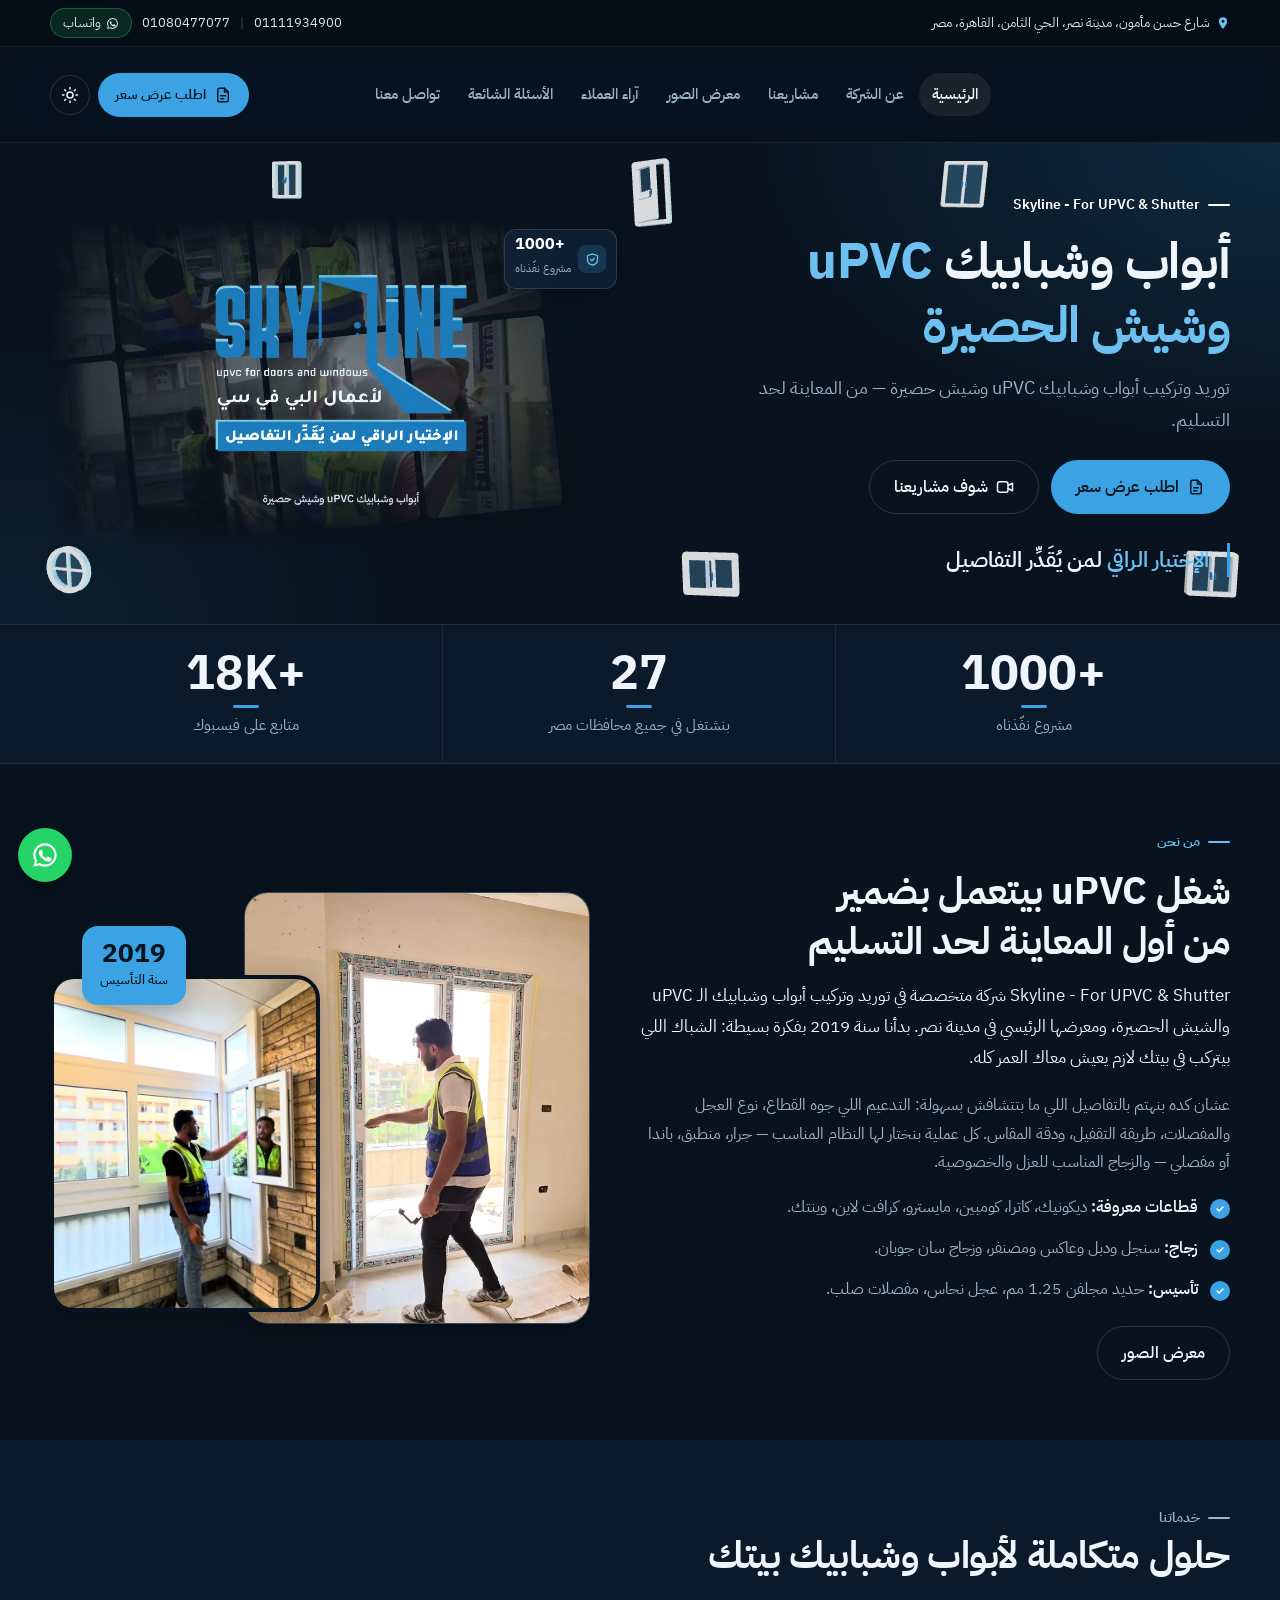
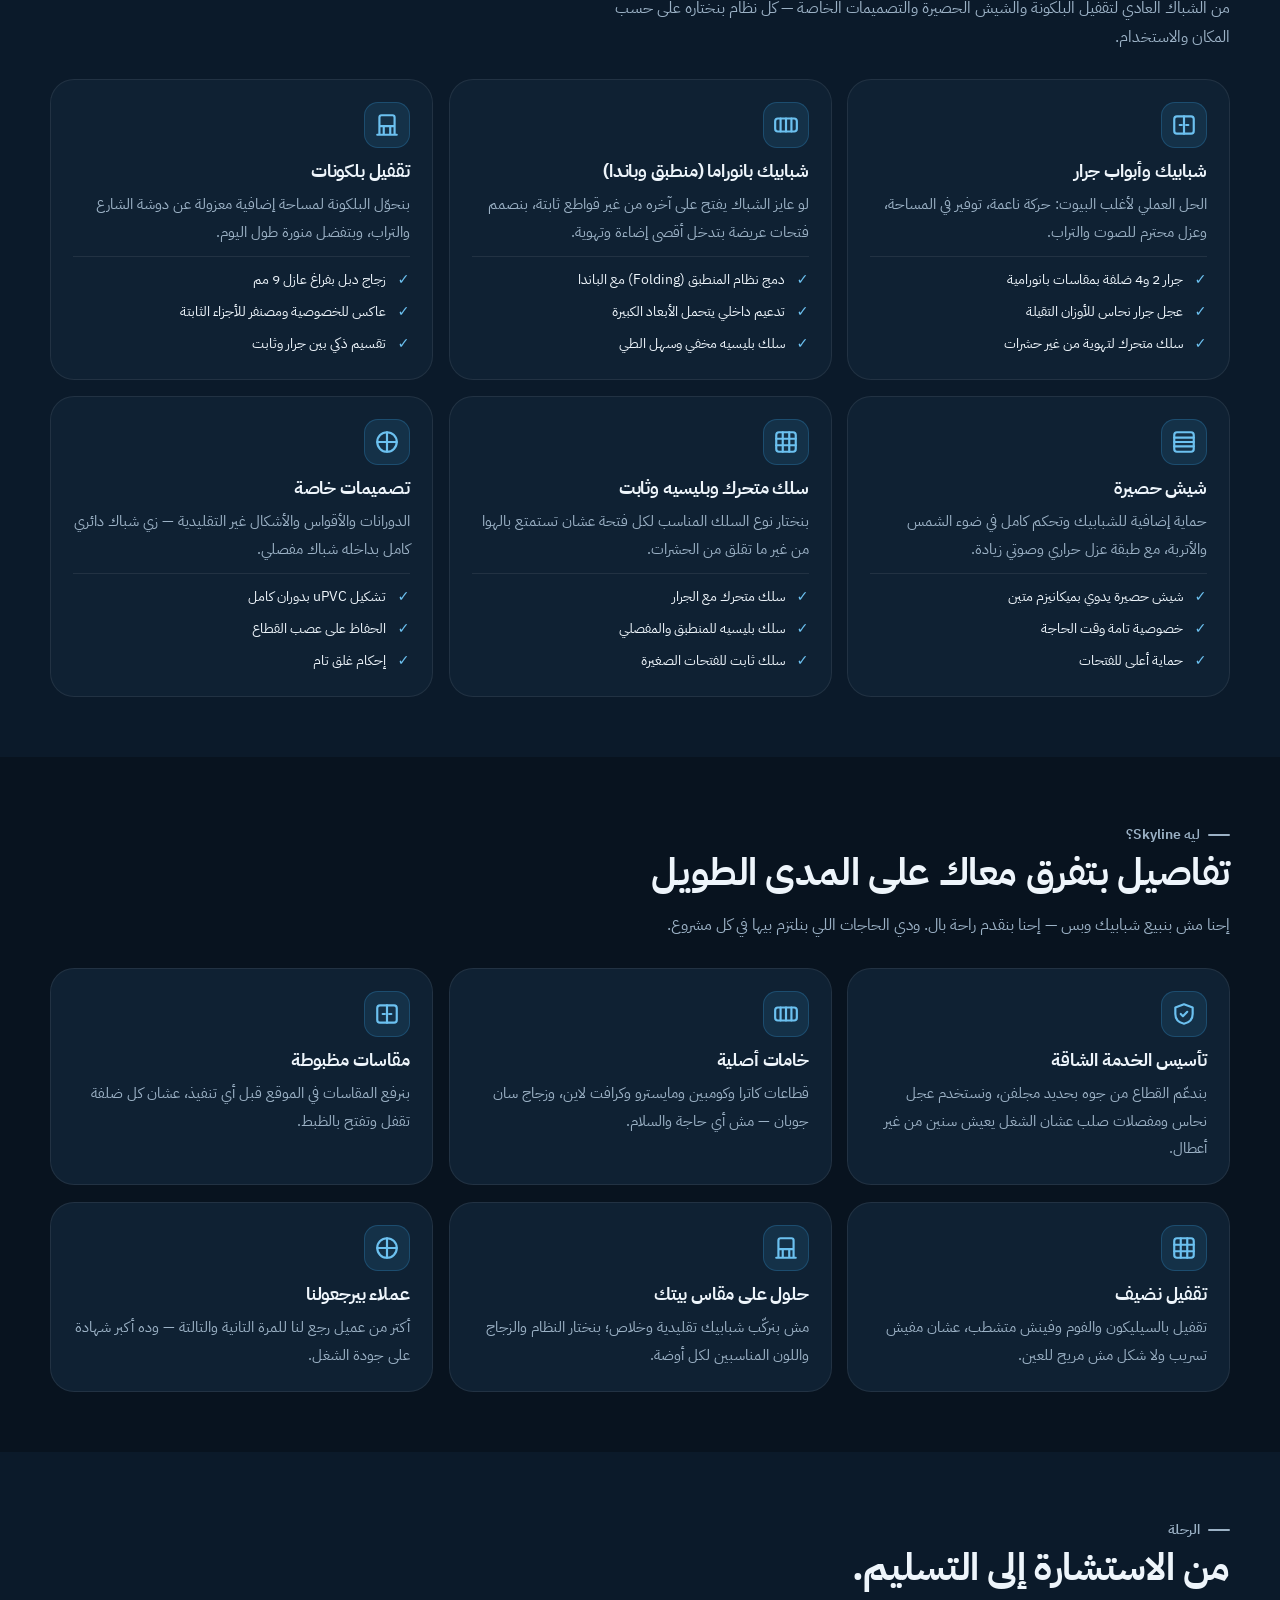
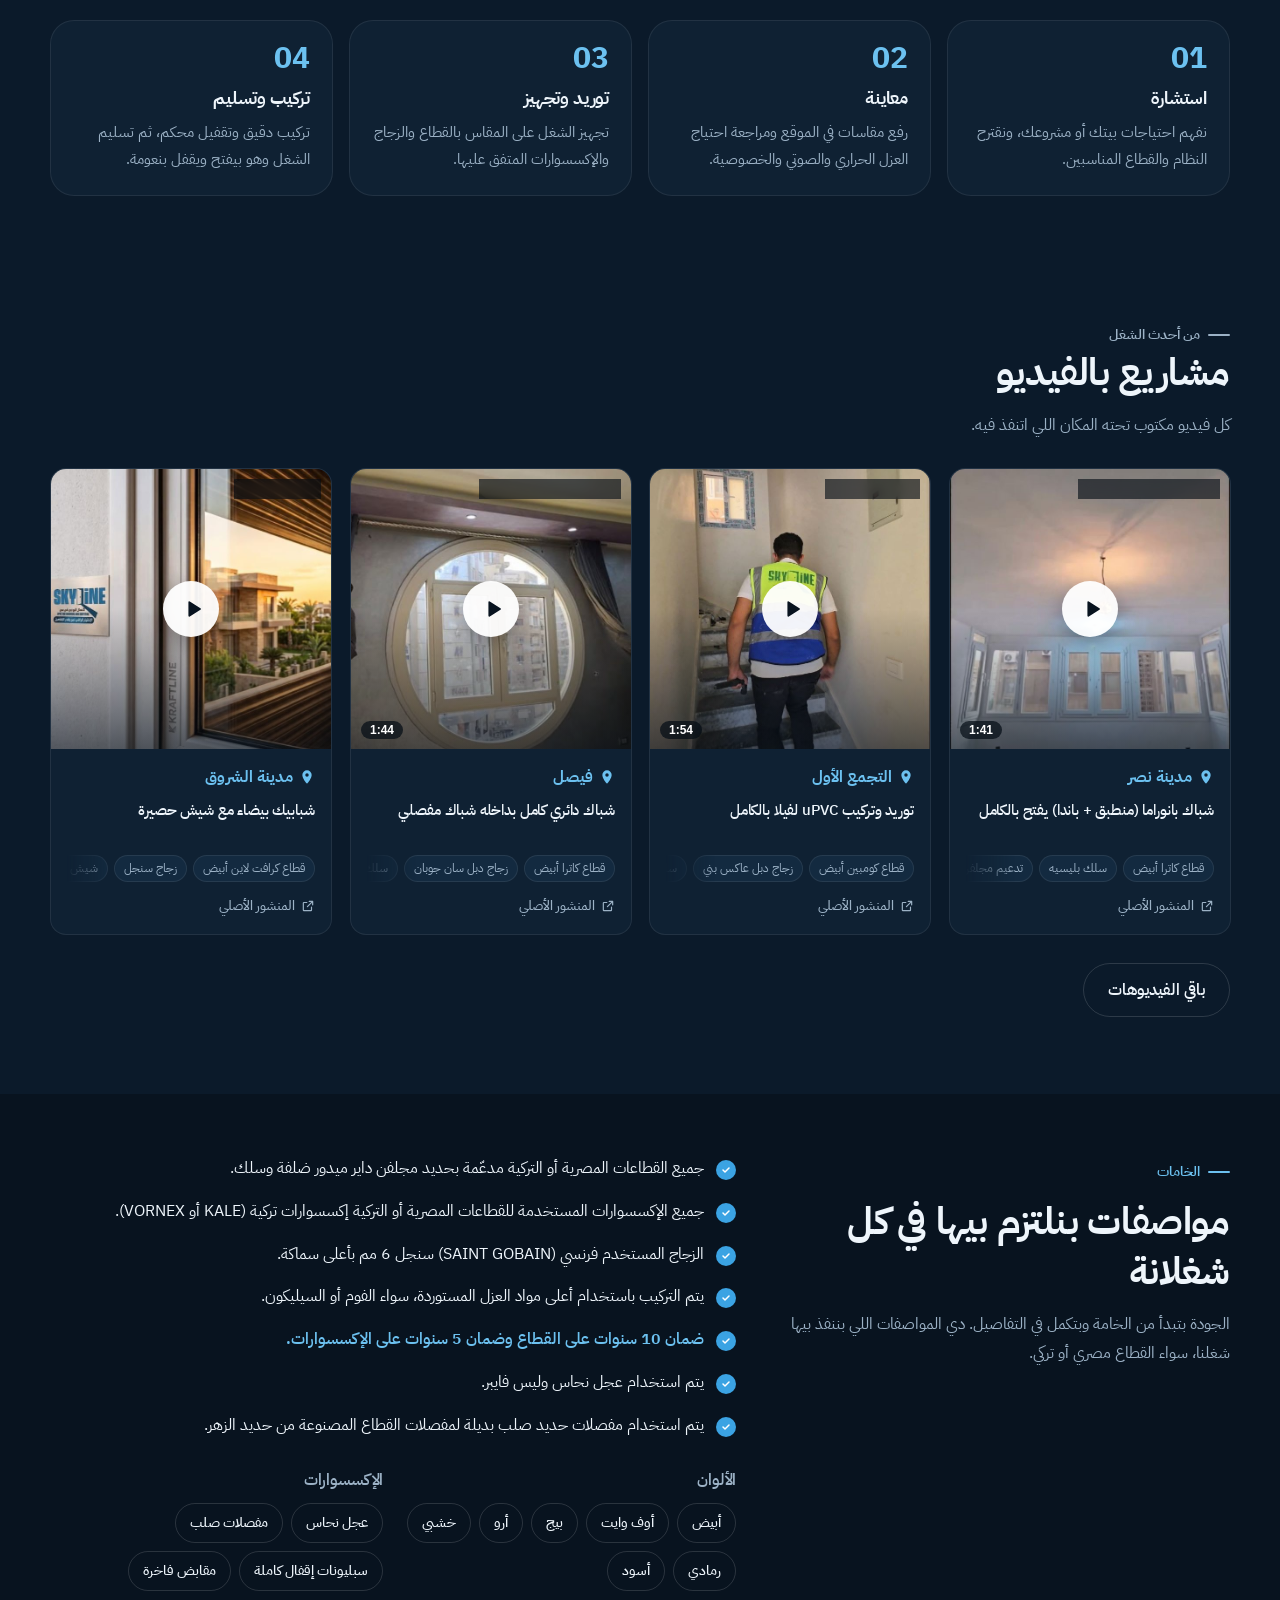
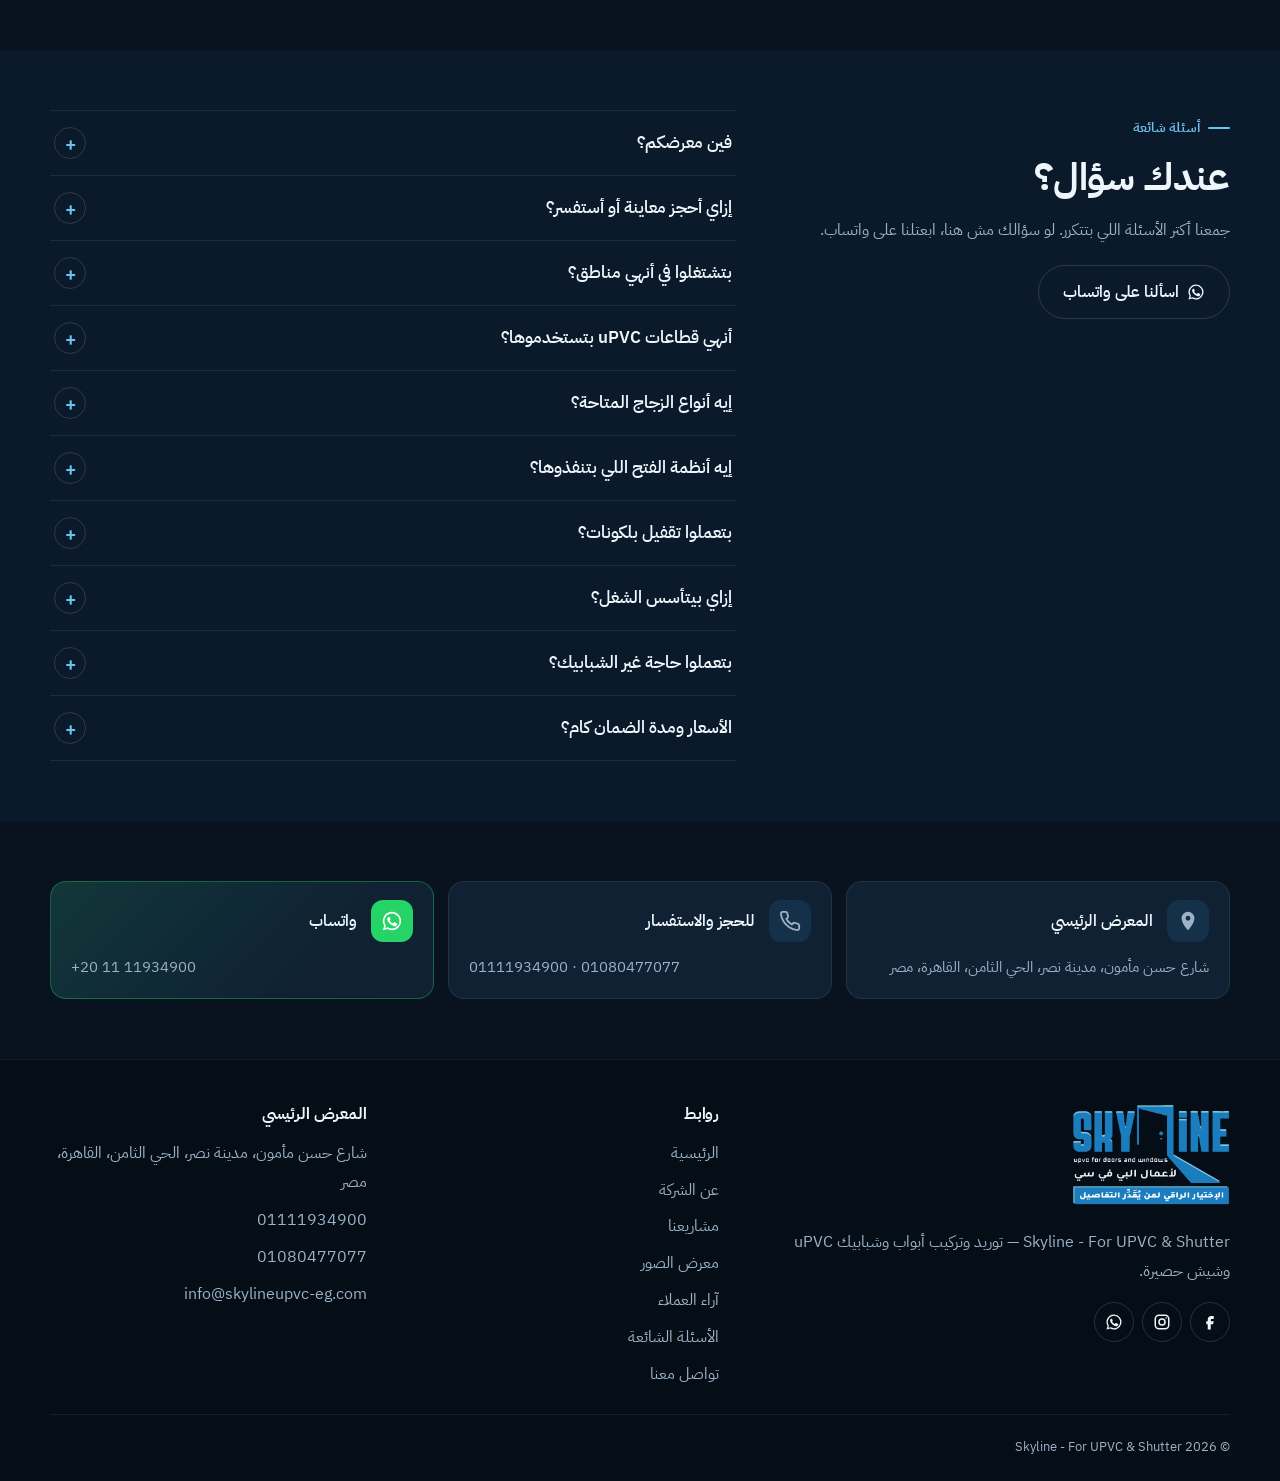
==== commit a45c8c5e: "Clean URLs (no .html) + Google verification file" ====
--- a/index.html
+++ b/index.html
@@ -34,7 +34,7 @@
 <script type="application/ld+json">{"@context": "https://schema.org", "@type": "HomeAndConstructionBusiness", "@id": "https://skylineupvc-eg.com/#business", "name": "Skyline - For UPVC & Shutter", "alternateName": ["سكاي لاين لأعمال اليو بي في سي", "Skyline uPVC", "سكاي لاين باب وشباك"], "description": "توريد وتركيب أبواب وشبابيك uPVC وشيش حصيرة وتقفيل بلكونات في جميع محافظات مصر — المعرض الرئيسي في مدينة نصر، القاهرة.", "slogan": "الإختيار الراقي لمن يُقَدِّر التفاصيل", "url": "https://skylineupvc-eg.com/", "logo": "https://skylineupvc-eg.com/assets/logo-tagline.png", "image": ["https://skylineupvc-eg.com/assets/og-image.jpg", "https://skylineupvc-eg.com/assets/hero-doors.jpg"], "telephone": "+201111934900", "email": "info@skylineupvc-eg.com", "foundingDate": "2019", "address": {"@type": "PostalAddress", "streetAddress": "شارع حسن مأمون، الحي الثامن", "addressLocality": "مدينة نصر", "addressRegion": "القاهرة", "addressCountry": "EG"}, "geo": {"@type": "GeoCoordinates", "latitude": 30.0587503, "longitude": 31.3565234}, "hasMap": "https://www.google.com/maps/place/%D9%84%D9%84%D8%A3%D8%A8%D9%88%D8%A7%D8%A8+%D9%88+%D8%A7%D9%84%D8%B4%D8%A8%D8%A7%D8%A8%D9%8A%D9%83+%D9%88+%D8%B4%D9%8A%D8%B4+%D8%A7%D9%84%D8%AD%D8%B5%D9%8A%D8%B1%D8%A9+_+Skyline+Upvc%E2%80%AD/@30.0587549,31.3539485,17z/data=!3m1!4b1!4m6!3m5!1s0x14583d00382c9361:0x3967d6e4ac025f7!8m2!3d30.0587503!4d31.3565234!16s%2Fg%2F11xrl8lt_v", "areaServed": {"@type": "Country", "name": "مصر"}, "sameAs": ["https://www.facebook.com/skylineupvcwindow", "https://www.instagram.com/skylinepvc"], "contactPoint": [{"@type": "ContactPoint", "telephone": "+201111934900", "contactType": "sales", "availableLanguage": ["ar"]}, {"@type": "ContactPoint", "telephone": "+201080477077", "contactType": "customer service", "availableLanguage": ["ar"]}], "makesOffer": [{"@type": "Offer", "itemOffered": {"@type": "Service", "name": "شبابيك وأبواب uPVC"}}, {"@type": "Offer", "itemOffered": {"@type": "Service", "name": "شبابيك جرار"}}, {"@type": "Offer", "itemOffered": {"@type": "Service", "name": "شبابيك بانوراما منطبق وباندا"}}, {"@type": "Offer", "itemOffered": {"@type": "Service", "name": "تقفيل بلكونات"}}, {"@type": "Offer", "itemOffered": {"@type": "Service", "name": "شيش حصيرة"}}, {"@type": "Offer", "itemOffered": {"@type": "Service", "name": "سلك متحرك وبليسيه"}}]}</script>
 <script type="application/ld+json">{"@context": "https://schema.org", "@type": "FAQPage", "mainEntity": [{"@type": "Question", "name": "فين معرضكم؟", "acceptedAnswer": {"@type": "Answer", "text": "المعرض الرئيسي: شارع حسن مأمون، مدينة نصر، الحي الثامن، القاهرة، مصر."}}, {"@type": "Question", "name": "إزاي أحجز معاينة أو أستفسر؟", "acceptedAnswer": {"@type": "Answer", "text": "للحجز والاستفسار وطلب المعاينات: 01111934900 – 01080477077، أو على واتساب +20 11 11934900."}}, {"@type": "Question", "name": "بتشتغلوا في أنهي مناطق؟", "acceptedAnswer": {"@type": "Answer", "text": "في Skyline بنسعد بتقديم خدماتنا في جميع أنحاء القاهرة الكبرى والمدن الجديدة، ومستعدين للوصول إليك في كل محافظات الجمهورية."}}, {"@type": "Question", "name": "أنهي قطاعات uPVC بتستخدموها؟", "acceptedAnswer": {"@type": "Answer", "text": "في Skyline، بنوفر مجموعة منتقاة من أفضل قطاعات الـ UPVC (الأوروبية، التركية، والمصرية) لتلبية كافة الاحتياجات والأذواق المعمارية والميزانيات، ومن أبرزها:قطاع ديكونيك (Deceuninck) البلجيكي: قمة التكنولوجيا الأوروبية، خيار النخبة لمن يبحث عن أقصى درجات الفخامة، العزل الفائق، والعمر الافتراضي الطويل.قطاع كومبين (Kompen) التركي: فخامة القطاعات التركية المعتمدة وأعلاها متانة وقوة تحمل.قطاع كاترا (Katra): الصلابة المثالية والحل الأمثل للمساحات والفتحات الكبيرة.قطاعات كرافت لاين (Kraftline)، مايسترو (Maestro)، ووينتك (Wintech): خيارات متميزة جداً وعملية تجمع بين الجودة العالية والتكلفة الاقتصادية."}}, {"@type": "Question", "name": "إيه أنواع الزجاج المتاحة؟", "acceptedAnswer": {"@type": "Answer", "text": "في المشاريع المنشورة: زجاج سنجل، ودبل بفراغ 9 مم، وعاكس أبيض وبني، ومصنفر للحمامات والخصوصية، وزجاج سان جوبان (Saint-Gobain)."}}, {"@type": "Question", "name": "إيه أنظمة الفتح اللي بتنفذوها؟", "acceptedAnswer": {"@type": "Answer", "text": "جرار (2 و4 ضلفة)، مفصلي، منطبق، باندا، وتصميمات خاصة زي الشباك الدائري. ومعاها سلك متحرك أو بليسيه أو ثابت، وشيش حصيرة يدوي."}}, {"@type": "Question", "name": "بتعملوا تقفيل بلكونات؟", "acceptedAnswer": {"@type": "Answer", "text": "بكل تأكيد! تقفيل البلكونات بالـ UPVC هو واحد من أهم تخصصاتنا والأكثر طلباً في Skyline.إحنا بنعتبر تقفيل البلكونة مش مجرد تركيب شبابيك، ده استثمار ذكي لتحويل مساحة مهدرة أو معرضة للتراب والدوشة لـ \"غرفة إضافية\" نظيفة، هادية، ومريحة جداً للاستخدام طول السنة.ليه تقفل بلكونتك مع Skyline؟عزل تام للأتربة والضوضاء: بفضل التقفيل الهندسي المحكم واستخدام الزجاج الدبل (سان جوبان)، بنفصلك تماماً عن إزعاج الشارع.تأسيس يتحمل ضغط الهواء: لأن البلكونات (خاصة في الأدوار العالية) بتتعرض لتيارات هواء قوية، بندعم قطاعاتنا بحديد مجلفن (سمك 1.25 مم) لضمان أقصى درجات الصلابة والأمان.تصميمات تناسب مساحتك: بنوفر كل الحلول (أنظمة الجرار لتوفير المساحة، الشباك المنطبق \"Folding\" لفتح البلكونة بالكامل، والأنظمة الثابتة)، بالإضافة لتوفير \"سلك متحرك أو بليسيه\" للتهوية بدون حشرات.مقاومة العوامل الجوية: قطاعاتنا لا تتأثر بحرارة الشمس أو الأمطار، ولا تتعرض للصدأ أو التآكل."}}, {"@type": "Question", "name": "إزاي بيتأسس الشغل؟", "acceptedAnswer": {"@type": "Answer", "text": "حسب المنشورات: تدعيم داخلي بحديد مجلفن (1.25 مم) بكامل القطاع، عجل جرار نحاس، مفصلات صلب، وتقفيل بالسيليكون والفوم."}}, {"@type": "Question", "name": "بتعملوا حاجة غير الشبابيك؟", "acceptedAnswer": {"@type": "Answer", "text": "بكل تأكيد! في Skyline نحن نقدم حلولاً متكاملة لتشطيب وتجهيز بيتك بأعلى معايير الجودة، ولا نقتصر على الشبابيك فقط. تشمل خدماتنا:الأبواب (UPVC): نصمم وننفذ أبواب الغرف، الحمامات، والبلكونات. تتميز بعزلها التام للصوت والمياه، ولا تتأثر بالرطوبة أو الحشرات نهائياً مقارنة بالأبواب الخشبية التقليدية.مطابخ الألومنيوم والكلادينج: نصنع مطابخ تجمع بين المتانة الفائقة والشكل المودرن. نؤسس المطبخ بقوائم ألومنيوم صلبة للخدمة الشاقة، مع أرفف وأرضيات بسمك (4 مم) لتحمل الأوزان، وواجهات \"كلادينج\" عصرية مقاومة للحرارة والمياه وسهلة التنظيف.الشيش حصيرة (Shutters): نوفر أنظمة الشيش حصيرة (اليدوية والمزودة بموتور للتحكم عن بعد)، والتي تمنحك أماناً إضافياً، عزلاً حرارياً ممتازاً، وتحكماً كاملاً في درجة الإضاءة والخصوصية.تقفيل البلكونات والقواطع الداخلية: نحول البلكونات والمساحات المهدرة إلى غرف معزولة تماماً، وننفذ قواطع (Partitions) لتقسيم المساحات الواسعة في المنازل أو الشركات بشياكة وخصوصية.التصميمات المعمارية الخاصة: ننفذ أصعب الأشكال الهندسية مثل الدورانات، الأقواس، وأنظمة الفتح الكبيرة (المنطبق والباندا) للواجهات البانورامية."}}, {"@type": "Question", "name": "الأسعار ومدة الضمان كام؟", "acceptedAnswer": {"@type": "Answer", "text": "الضمان 10 سنوات على القطاع و5 سنوات على الإكسسوارات. السعر بيتحدد حسب المقاسات والقطاع والزجاج — اطلب عرض سعر."}}]}</script>
 <script type="application/ld+json">{"@context": "https://schema.org", "@type": "WebSite", "name": "Skyline uPVC", "url": "https://skylineupvc-eg.com/", "inLanguage": "ar-EG"}</script>
-<script>if(/\/index\.html$/.test(location.pathname))history.replaceState(null,"",location.pathname.replace(/index\.html$/,"")+location.search+location.hash);</script>
+<script>(function(p){var c=p.replace(/\/index\.html$/,"/").replace(/\.html$/,"");if(c!==p&&location.protocol!=="file:")history.replaceState(null,"",c+location.search+location.hash);})(location.pathname);</script>
 </head>
 <body>
 <a class="skip" href="#main">تخطَّ إلى المحتوى</a>
@@ -45,9 +45,9 @@
 <header class="site-header">
   <div class="container">
     <a class="brand" href="./" aria-label="Skyline — الصفحة الرئيسية"><img class="logo-light" src="assets/logo-tagline.png" alt="Skyline — upvc for doors and windows — لاعمال البي في سي — باب وشباك — الإختيار الراقي لمن يُقَدِّر التفاصيل" width="896" height="629"><img class="logo-dark" src="assets/logo-tagline-dark.png" alt="" aria-hidden="true" width="896" height="629"></a>
-    <nav class="nav" id="nav" aria-label="القائمة الرئيسية"><a href="./" aria-current="page">الرئيسية</a><a href="./#about">عن الشركة</a><a href="projects.html">مشاريعنا</a><a href="gallery.html">معرض الصور</a><a href="reviews.html">آراء العملاء</a><a href="./#faq">الأسئلة الشائعة</a><a href="contact.html">تواصل معنا</a></nav>
+    <nav class="nav" id="nav" aria-label="القائمة الرئيسية"><a href="./" aria-current="page">الرئيسية</a><a href="./#about">عن الشركة</a><a href="projects">مشاريعنا</a><a href="gallery">معرض الصور</a><a href="reviews">آراء العملاء</a><a href="./#faq">الأسئلة الشائعة</a><a href="contact">تواصل معنا</a></nav>
     <div class="header-actions">
-      <a class="btn btn-primary btn-sm" href="quote.html"><svg viewBox="0 0 24 24" fill="none" stroke="currentColor" stroke-width="2" stroke-linecap="round" stroke-linejoin="round" aria-hidden="true"><path d="M14 3H7a2 2 0 0 0-2 2v14a2 2 0 0 0 2 2h10a2 2 0 0 0 2-2V8z"/><path d="M14 3v5h5"/><path d="M9 13h6M9 17h4"/></svg>اطلب عرض سعر</a>
+      <a class="btn btn-primary btn-sm" href="quote"><svg viewBox="0 0 24 24" fill="none" stroke="currentColor" stroke-width="2" stroke-linecap="round" stroke-linejoin="round" aria-hidden="true"><path d="M14 3H7a2 2 0 0 0-2 2v14a2 2 0 0 0 2 2h10a2 2 0 0 0 2-2V8z"/><path d="M14 3v5h5"/><path d="M9 13h6M9 17h4"/></svg>اطلب عرض سعر</a>
       <button class="icon-btn theme-toggle" type="button" aria-label="تبديل الوضع الداكن"><svg class="sun" viewBox="0 0 24 24" fill="none" stroke="currentColor" stroke-width="2" stroke-linecap="round" aria-hidden="true"><circle cx="12" cy="12" r="4"/><path d="M12 2v2M12 20v2M4.9 4.9l1.4 1.4M17.7 17.7l1.4 1.4M2 12h2M20 12h2M4.9 19.1l1.4-1.4M17.7 6.3l1.4-1.4"/></svg><svg class="moon" viewBox="0 0 24 24" fill="none" stroke="currentColor" stroke-width="2" stroke-linecap="round" stroke-linejoin="round" aria-hidden="true"><path d="M21 12.8A9 9 0 1 1 11.2 3a7 7 0 0 0 9.8 9.8Z"/></svg></button>
       <button class="icon-btn menu-toggle" type="button" aria-label="فتح القائمة" aria-expanded="false" aria-controls="nav"><svg viewBox="0 0 24 24" fill="none" stroke="currentColor" stroke-width="2" stroke-linecap="round" aria-hidden="true"><path d="M4 7h16M4 12h16M4 17h16"/></svg></button>
     </div>
@@ -63,8 +63,8 @@
       <h1 class="reveal reveal-d1">أبواب وشبابيك <span class="accent">uPVC</span><br><span class="accent">وشيش الحصيرة</span></h1>
       <p class="hero-lead reveal reveal-d2">توريد وتركيب أبواب وشبابيك uPVC وشيش حصيرة — من المعاينة لحد التسليم.</p>
       <div class="hero-actions reveal reveal-d3">
-        <a class="btn btn-primary" href="quote.html"><svg viewBox="0 0 24 24" fill="none" stroke="currentColor" stroke-width="2" stroke-linecap="round" stroke-linejoin="round" aria-hidden="true"><path d="M14 3H7a2 2 0 0 0-2 2v14a2 2 0 0 0 2 2h10a2 2 0 0 0 2-2V8z"/><path d="M14 3v5h5"/><path d="M9 13h6M9 17h4"/></svg>اطلب عرض سعر</a>
-        <a class="btn btn-ghost" href="projects.html"><svg viewBox="0 0 24 24" fill="none" stroke="currentColor" stroke-width="2" stroke-linecap="round" stroke-linejoin="round" aria-hidden="true"><rect x="2" y="5" width="14" height="14" rx="3"/><path d="m16 10 6-3v10l-6-3"/></svg>شوف مشاريعنا</a>
+        <a class="btn btn-primary" href="quote"><svg viewBox="0 0 24 24" fill="none" stroke="currentColor" stroke-width="2" stroke-linecap="round" stroke-linejoin="round" aria-hidden="true"><path d="M14 3H7a2 2 0 0 0-2 2v14a2 2 0 0 0 2 2h10a2 2 0 0 0 2-2V8z"/><path d="M14 3v5h5"/><path d="M9 13h6M9 17h4"/></svg>اطلب عرض سعر</a>
+        <a class="btn btn-ghost" href="projects"><svg viewBox="0 0 24 24" fill="none" stroke="currentColor" stroke-width="2" stroke-linecap="round" stroke-linejoin="round" aria-hidden="true"><rect x="2" y="5" width="14" height="14" rx="3"/><path d="m16 10 6-3v10l-6-3"/></svg>شوف مشاريعنا</a>
       </div>
       <p class="slogan reveal reveal-d3"><span>الإختيار الراقي</span> لمن يُقَدِّر التفاصيل</p>
     </div>
@@ -95,7 +95,7 @@
         <li><strong>زجاج:</strong> سنجل ودبل وعاكس ومصنفر، وزجاج سان جوبان.</li>
         <li><strong>تأسيس:</strong> حديد مجلفن 1.25 مم، عجل نحاس، مفصلات صلب.</li>
       </ul>
-      <div class="hero-actions" style="margin-top:22px"><a class="btn btn-ghost" href="gallery.html">معرض الصور</a></div>
+      <div class="hero-actions" style="margin-top:22px"><a class="btn btn-ghost" href="gallery">معرض الصور</a></div>
     </div>
     <div class="about-media reveal reveal-left">
       <figure class="am-main"><img src="assets/gallery/1024769387253886-1.jpg" alt="فني Skyline في موقع فيلا بالتجمع الأول" loading="lazy" width="640" height="800"></figure>
@@ -130,7 +130,7 @@
   <div class="container">
     <div class="section-head reveal"><p class="eyebrow">من أحدث الشغل</p><h2>مشاريع بالفيديو</h2><p>كل فيديو مكتوب تحته المكان اللي اتنفذ فيه.</p></div>
     <div class="featured" id="featured-grid" data-ids="1170529468969019,1024769387253886,1028796103526905,1605864494534502"></div>
-    <p style="margin-top:28px" class="reveal"><a class="btn btn-ghost" href="projects.html">باقي الفيديوهات</a></p>
+    <p style="margin-top:28px" class="reveal"><a class="btn btn-ghost" href="projects">باقي الفيديوهات</a></p>
   </div>
 </section>
 
@@ -165,7 +165,7 @@
       <p class="muted">جمعنا أكتر الأسئلة اللي بتتكرر. لو سؤالك مش هنا، ابعتلنا على واتساب.</p>
       <div class="hero-actions" style="margin-top:20px"><a class="btn btn-ghost" href="https://wa.me/201111934900" target="_blank" rel="noopener"><svg viewBox="0 0 24 24" fill="currentColor" aria-hidden="true"><path d="M12 2a10 10 0 0 0-8.6 15.1L2 22l5-1.3A10 10 0 1 0 12 2Zm0 18.2a8.2 8.2 0 0 1-4.2-1.1l-.3-.2-3 .8.8-2.9-.2-.3A8.2 8.2 0 1 1 12 20.2Zm4.5-6.1c-.2-.1-1.5-.7-1.7-.8-.2-.1-.4-.1-.6.1l-.8 1c-.1.2-.3.2-.5.1a6.7 6.7 0 0 1-3.3-2.9c-.3-.4.2-.4.7-1.3.1-.2 0-.3 0-.4l-.8-1.8c-.2-.5-.4-.4-.6-.4h-.5a1 1 0 0 0-.7.3 3 3 0 0 0-.9 2.2 5.2 5.2 0 0 0 1.1 2.8 11.9 11.9 0 0 0 4.6 4c1.7.7 2.4.8 3.2.7a2.8 2.8 0 0 0 1.8-1.3 2.3 2.3 0 0 0 .2-1.3c-.1-.1-.3-.2-.5-.3Z"/></svg>اسألنا على واتساب</a></div>
     </div>
-    <div class="faq reveal reveal-d1"><details><summary>فين معرضكم؟</summary><div class="answer"><p>المعرض الرئيسي: <a href="https://www.google.com/maps/place/%D9%84%D9%84%D8%A3%D8%A8%D9%88%D8%A7%D8%A8+%D9%88+%D8%A7%D9%84%D8%B4%D8%A8%D8%A7%D8%A8%D9%8A%D9%83+%D9%88+%D8%B4%D9%8A%D8%B4+%D8%A7%D9%84%D8%AD%D8%B5%D9%8A%D8%B1%D8%A9+_+Skyline+Upvc%E2%80%AD/@30.0587549,31.3539485,17z/data=!3m1!4b1!4m6!3m5!1s0x14583d00382c9361:0x3967d6e4ac025f7!8m2!3d30.0587503!4d31.3565234!16s%2Fg%2F11xrl8lt_v" target="_blank" rel="noopener">شارع حسن مأمون، مدينة نصر، الحي الثامن، القاهرة، مصر</a>.</p></div></details><details><summary>إزاي أحجز معاينة أو أستفسر؟</summary><div class="answer"><p>للحجز والاستفسار وطلب المعاينات: <span dir="ltr">01111934900</span> – <span dir="ltr">01080477077</span>، أو على واتساب <span dir="ltr">+20 11 11934900</span>.</p></div></details><details><summary>بتشتغلوا في أنهي مناطق؟</summary><div class="answer"><p>في Skyline بنسعد بتقديم خدماتنا في جميع أنحاء القاهرة الكبرى والمدن الجديدة، ومستعدين للوصول إليك في كل محافظات الجمهورية.</p></div></details><details><summary>أنهي قطاعات uPVC بتستخدموها؟</summary><div class="answer"><p>في Skyline، بنوفر مجموعة منتقاة من أفضل قطاعات الـ UPVC (الأوروبية، التركية، والمصرية) لتلبية كافة الاحتياجات والأذواق المعمارية والميزانيات، ومن أبرزها:</p><ul><li><strong>قطاع ديكونيك (Deceuninck) البلجيكي:</strong> قمة التكنولوجيا الأوروبية، خيار النخبة لمن يبحث عن أقصى درجات الفخامة، العزل الفائق، والعمر الافتراضي الطويل.</li><li><strong>قطاع كومبين (Kompen) التركي:</strong> فخامة القطاعات التركية المعتمدة وأعلاها متانة وقوة تحمل.</li><li><strong>قطاع كاترا (Katra):</strong> الصلابة المثالية والحل الأمثل للمساحات والفتحات الكبيرة.</li><li><strong>قطاعات كرافت لاين (Kraftline)، مايسترو (Maestro)، ووينتك (Wintech):</strong> خيارات متميزة جداً وعملية تجمع بين الجودة العالية والتكلفة الاقتصادية.</li></ul></div></details><details><summary>إيه أنواع الزجاج المتاحة؟</summary><div class="answer"><p>في المشاريع المنشورة: زجاج سنجل، ودبل بفراغ 9 مم، وعاكس أبيض وبني، ومصنفر للحمامات والخصوصية، وزجاج سان جوبان (Saint-Gobain).</p></div></details><details><summary>إيه أنظمة الفتح اللي بتنفذوها؟</summary><div class="answer"><p>جرار (2 و4 ضلفة)، مفصلي، منطبق، باندا، وتصميمات خاصة زي الشباك الدائري. ومعاها سلك متحرك أو بليسيه أو ثابت، وشيش حصيرة يدوي.</p></div></details><details><summary>بتعملوا تقفيل بلكونات؟</summary><div class="answer"><p>بكل تأكيد! تقفيل البلكونات بالـ UPVC هو واحد من أهم تخصصاتنا والأكثر طلباً في Skyline.</p><p>إحنا بنعتبر تقفيل البلكونة مش مجرد تركيب شبابيك، ده استثمار ذكي لتحويل مساحة مهدرة أو معرضة للتراب والدوشة لـ "غرفة إضافية" نظيفة، هادية، ومريحة جداً للاستخدام طول السنة.</p><p><strong>ليه تقفل بلكونتك مع Skyline؟</strong></p><ul><li><strong>عزل تام للأتربة والضوضاء:</strong> بفضل التقفيل الهندسي المحكم واستخدام الزجاج الدبل (سان جوبان)، بنفصلك تماماً عن إزعاج الشارع.</li><li><strong>تأسيس يتحمل ضغط الهواء:</strong> لأن البلكونات (خاصة في الأدوار العالية) بتتعرض لتيارات هواء قوية، بندعم قطاعاتنا بحديد مجلفن (سمك 1.25 مم) لضمان أقصى درجات الصلابة والأمان.</li><li><strong>تصميمات تناسب مساحتك:</strong> بنوفر كل الحلول (أنظمة الجرار لتوفير المساحة، الشباك المنطبق "Folding" لفتح البلكونة بالكامل، والأنظمة الثابتة)، بالإضافة لتوفير "سلك متحرك أو بليسيه" للتهوية بدون حشرات.</li><li><strong>مقاومة العوامل الجوية:</strong> قطاعاتنا لا تتأثر بحرارة الشمس أو الأمطار، ولا تتعرض للصدأ أو التآكل.</li></ul></div></details><details><summary>إزاي بيتأسس الشغل؟</summary><div class="answer"><p>حسب المنشورات: تدعيم داخلي بحديد مجلفن (1.25 مم) بكامل القطاع، عجل جرار نحاس، مفصلات صلب، وتقفيل بالسيليكون والفوم.</p></div></details><details><summary>بتعملوا حاجة غير الشبابيك؟</summary><div class="answer"><p>بكل تأكيد! في Skyline نحن نقدم حلولاً متكاملة لتشطيب وتجهيز بيتك بأعلى معايير الجودة، ولا نقتصر على الشبابيك فقط. تشمل خدماتنا:</p><ul><li><strong>الأبواب (UPVC):</strong> نصمم وننفذ أبواب الغرف، الحمامات، والبلكونات. تتميز بعزلها التام للصوت والمياه، ولا تتأثر بالرطوبة أو الحشرات نهائياً مقارنة بالأبواب الخشبية التقليدية.</li><li><strong>مطابخ الألومنيوم والكلادينج:</strong> نصنع مطابخ تجمع بين المتانة الفائقة والشكل المودرن. نؤسس المطبخ بقوائم ألومنيوم صلبة للخدمة الشاقة، مع أرفف وأرضيات بسمك (4 مم) لتحمل الأوزان، وواجهات "كلادينج" عصرية مقاومة للحرارة والمياه وسهلة التنظيف.</li><li><strong>الشيش حصيرة (Shutters):</strong> نوفر أنظمة الشيش حصيرة (اليدوية والمزودة بموتور للتحكم عن بعد)، والتي تمنحك أماناً إضافياً، عزلاً حرارياً ممتازاً، وتحكماً كاملاً في درجة الإضاءة والخصوصية.</li><li><strong>تقفيل البلكونات والقواطع الداخلية:</strong> نحول البلكونات والمساحات المهدرة إلى غرف معزولة تماماً، وننفذ قواطع (Partitions) لتقسيم المساحات الواسعة في المنازل أو الشركات بشياكة وخصوصية.</li><li><strong>التصميمات المعمارية الخاصة:</strong> ننفذ أصعب الأشكال الهندسية مثل الدورانات، الأقواس، وأنظمة الفتح الكبيرة (المنطبق والباندا) للواجهات البانورامية.</li></ul></div></details><details><summary>الأسعار ومدة الضمان كام؟</summary><div class="answer"><p>الضمان 10 سنوات على القطاع و5 سنوات على الإكسسوارات. السعر بيتحدد حسب المقاسات والقطاع والزجاج — <a href="quote.html">اطلب عرض سعر</a>.</p></div></details></div>
+    <div class="faq reveal reveal-d1"><details><summary>فين معرضكم؟</summary><div class="answer"><p>المعرض الرئيسي: <a href="https://www.google.com/maps/place/%D9%84%D9%84%D8%A3%D8%A8%D9%88%D8%A7%D8%A8+%D9%88+%D8%A7%D9%84%D8%B4%D8%A8%D8%A7%D8%A8%D9%8A%D9%83+%D9%88+%D8%B4%D9%8A%D8%B4+%D8%A7%D9%84%D8%AD%D8%B5%D9%8A%D8%B1%D8%A9+_+Skyline+Upvc%E2%80%AD/@30.0587549,31.3539485,17z/data=!3m1!4b1!4m6!3m5!1s0x14583d00382c9361:0x3967d6e4ac025f7!8m2!3d30.0587503!4d31.3565234!16s%2Fg%2F11xrl8lt_v" target="_blank" rel="noopener">شارع حسن مأمون، مدينة نصر، الحي الثامن، القاهرة، مصر</a>.</p></div></details><details><summary>إزاي أحجز معاينة أو أستفسر؟</summary><div class="answer"><p>للحجز والاستفسار وطلب المعاينات: <span dir="ltr">01111934900</span> – <span dir="ltr">01080477077</span>، أو على واتساب <span dir="ltr">+20 11 11934900</span>.</p></div></details><details><summary>بتشتغلوا في أنهي مناطق؟</summary><div class="answer"><p>في Skyline بنسعد بتقديم خدماتنا في جميع أنحاء القاهرة الكبرى والمدن الجديدة، ومستعدين للوصول إليك في كل محافظات الجمهورية.</p></div></details><details><summary>أنهي قطاعات uPVC بتستخدموها؟</summary><div class="answer"><p>في Skyline، بنوفر مجموعة منتقاة من أفضل قطاعات الـ UPVC (الأوروبية، التركية، والمصرية) لتلبية كافة الاحتياجات والأذواق المعمارية والميزانيات، ومن أبرزها:</p><ul><li><strong>قطاع ديكونيك (Deceuninck) البلجيكي:</strong> قمة التكنولوجيا الأوروبية، خيار النخبة لمن يبحث عن أقصى درجات الفخامة، العزل الفائق، والعمر الافتراضي الطويل.</li><li><strong>قطاع كومبين (Kompen) التركي:</strong> فخامة القطاعات التركية المعتمدة وأعلاها متانة وقوة تحمل.</li><li><strong>قطاع كاترا (Katra):</strong> الصلابة المثالية والحل الأمثل للمساحات والفتحات الكبيرة.</li><li><strong>قطاعات كرافت لاين (Kraftline)، مايسترو (Maestro)، ووينتك (Wintech):</strong> خيارات متميزة جداً وعملية تجمع بين الجودة العالية والتكلفة الاقتصادية.</li></ul></div></details><details><summary>إيه أنواع الزجاج المتاحة؟</summary><div class="answer"><p>في المشاريع المنشورة: زجاج سنجل، ودبل بفراغ 9 مم، وعاكس أبيض وبني، ومصنفر للحمامات والخصوصية، وزجاج سان جوبان (Saint-Gobain).</p></div></details><details><summary>إيه أنظمة الفتح اللي بتنفذوها؟</summary><div class="answer"><p>جرار (2 و4 ضلفة)، مفصلي، منطبق، باندا، وتصميمات خاصة زي الشباك الدائري. ومعاها سلك متحرك أو بليسيه أو ثابت، وشيش حصيرة يدوي.</p></div></details><details><summary>بتعملوا تقفيل بلكونات؟</summary><div class="answer"><p>بكل تأكيد! تقفيل البلكونات بالـ UPVC هو واحد من أهم تخصصاتنا والأكثر طلباً في Skyline.</p><p>إحنا بنعتبر تقفيل البلكونة مش مجرد تركيب شبابيك، ده استثمار ذكي لتحويل مساحة مهدرة أو معرضة للتراب والدوشة لـ "غرفة إضافية" نظيفة، هادية، ومريحة جداً للاستخدام طول السنة.</p><p><strong>ليه تقفل بلكونتك مع Skyline؟</strong></p><ul><li><strong>عزل تام للأتربة والضوضاء:</strong> بفضل التقفيل الهندسي المحكم واستخدام الزجاج الدبل (سان جوبان)، بنفصلك تماماً عن إزعاج الشارع.</li><li><strong>تأسيس يتحمل ضغط الهواء:</strong> لأن البلكونات (خاصة في الأدوار العالية) بتتعرض لتيارات هواء قوية، بندعم قطاعاتنا بحديد مجلفن (سمك 1.25 مم) لضمان أقصى درجات الصلابة والأمان.</li><li><strong>تصميمات تناسب مساحتك:</strong> بنوفر كل الحلول (أنظمة الجرار لتوفير المساحة، الشباك المنطبق "Folding" لفتح البلكونة بالكامل، والأنظمة الثابتة)، بالإضافة لتوفير "سلك متحرك أو بليسيه" للتهوية بدون حشرات.</li><li><strong>مقاومة العوامل الجوية:</strong> قطاعاتنا لا تتأثر بحرارة الشمس أو الأمطار، ولا تتعرض للصدأ أو التآكل.</li></ul></div></details><details><summary>إزاي بيتأسس الشغل؟</summary><div class="answer"><p>حسب المنشورات: تدعيم داخلي بحديد مجلفن (1.25 مم) بكامل القطاع، عجل جرار نحاس، مفصلات صلب، وتقفيل بالسيليكون والفوم.</p></div></details><details><summary>بتعملوا حاجة غير الشبابيك؟</summary><div class="answer"><p>بكل تأكيد! في Skyline نحن نقدم حلولاً متكاملة لتشطيب وتجهيز بيتك بأعلى معايير الجودة، ولا نقتصر على الشبابيك فقط. تشمل خدماتنا:</p><ul><li><strong>الأبواب (UPVC):</strong> نصمم وننفذ أبواب الغرف، الحمامات، والبلكونات. تتميز بعزلها التام للصوت والمياه، ولا تتأثر بالرطوبة أو الحشرات نهائياً مقارنة بالأبواب الخشبية التقليدية.</li><li><strong>مطابخ الألومنيوم والكلادينج:</strong> نصنع مطابخ تجمع بين المتانة الفائقة والشكل المودرن. نؤسس المطبخ بقوائم ألومنيوم صلبة للخدمة الشاقة، مع أرفف وأرضيات بسمك (4 مم) لتحمل الأوزان، وواجهات "كلادينج" عصرية مقاومة للحرارة والمياه وسهلة التنظيف.</li><li><strong>الشيش حصيرة (Shutters):</strong> نوفر أنظمة الشيش حصيرة (اليدوية والمزودة بموتور للتحكم عن بعد)، والتي تمنحك أماناً إضافياً، عزلاً حرارياً ممتازاً، وتحكماً كاملاً في درجة الإضاءة والخصوصية.</li><li><strong>تقفيل البلكونات والقواطع الداخلية:</strong> نحول البلكونات والمساحات المهدرة إلى غرف معزولة تماماً، وننفذ قواطع (Partitions) لتقسيم المساحات الواسعة في المنازل أو الشركات بشياكة وخصوصية.</li><li><strong>التصميمات المعمارية الخاصة:</strong> ننفذ أصعب الأشكال الهندسية مثل الدورانات، الأقواس، وأنظمة الفتح الكبيرة (المنطبق والباندا) للواجهات البانورامية.</li></ul></div></details><details><summary>الأسعار ومدة الضمان كام؟</summary><div class="answer"><p>الضمان 10 سنوات على القطاع و5 سنوات على الإكسسوارات. السعر بيتحدد حسب المقاسات والقطاع والزجاج — <a href="quote">اطلب عرض سعر</a>.</p></div></details></div>
   </div>
 </section>
 
@@ -200,7 +200,7 @@
           <a class="icon-btn" href="https://wa.me/201111934900" target="_blank" rel="noopener" aria-label="واتساب"><svg viewBox="0 0 24 24" fill="currentColor" aria-hidden="true"><path d="M12 2a10 10 0 0 0-8.6 15.1L2 22l5-1.3A10 10 0 1 0 12 2Zm0 18.2a8.2 8.2 0 0 1-4.2-1.1l-.3-.2-3 .8.8-2.9-.2-.3A8.2 8.2 0 1 1 12 20.2Zm4.5-6.1c-.2-.1-1.5-.7-1.7-.8-.2-.1-.4-.1-.6.1l-.8 1c-.1.2-.3.2-.5.1a6.7 6.7 0 0 1-3.3-2.9c-.3-.4.2-.4.7-1.3.1-.2 0-.3 0-.4l-.8-1.8c-.2-.5-.4-.4-.6-.4h-.5a1 1 0 0 0-.7.3 3 3 0 0 0-.9 2.2 5.2 5.2 0 0 0 1.1 2.8 11.9 11.9 0 0 0 4.6 4c1.7.7 2.4.8 3.2.7a2.8 2.8 0 0 0 1.8-1.3 2.3 2.3 0 0 0 .2-1.3c-.1-.1-.3-.2-.5-.3Z"/></svg></a>
         </div>
       </div>
-      <div><h4>روابط</h4><ul><li><a href="./">الرئيسية</a></li><li><a href="./#about">عن الشركة</a></li><li><a href="projects.html">مشاريعنا</a></li><li><a href="gallery.html">معرض الصور</a></li><li><a href="reviews.html">آراء العملاء</a></li><li><a href="./#faq">الأسئلة الشائعة</a></li><li><a href="contact.html">تواصل معنا</a></li></ul></div>
+      <div><h4>روابط</h4><ul><li><a href="./">الرئيسية</a></li><li><a href="./#about">عن الشركة</a></li><li><a href="projects">مشاريعنا</a></li><li><a href="gallery">معرض الصور</a></li><li><a href="reviews">آراء العملاء</a></li><li><a href="./#faq">الأسئلة الشائعة</a></li><li><a href="contact">تواصل معنا</a></li></ul></div>
       <div>
         <h4>المعرض الرئيسي</h4>
         <p style="margin:0 0 10px"><a href="https://www.google.com/maps/place/%D9%84%D9%84%D8%A3%D8%A8%D9%88%D8%A7%D8%A8+%D9%88+%D8%A7%D9%84%D8%B4%D8%A8%D8%A7%D8%A8%D9%8A%D9%83+%D9%88+%D8%B4%D9%8A%D8%B4+%D8%A7%D9%84%D8%AD%D8%B5%D9%8A%D8%B1%D8%A9+_+Skyline+Upvc%E2%80%AD/@30.0587549,31.3539485,17z/data=!3m1!4b1!4m6!3m5!1s0x14583d00382c9361:0x3967d6e4ac025f7!8m2!3d30.0587503!4d31.3565234!16s%2Fg%2F11xrl8lt_v" target="_blank" rel="noopener" title="افتح العنوان على خرائط جوجل">شارع حسن مأمون، مدينة نصر، الحي الثامن، القاهرة، مصر</a></p>
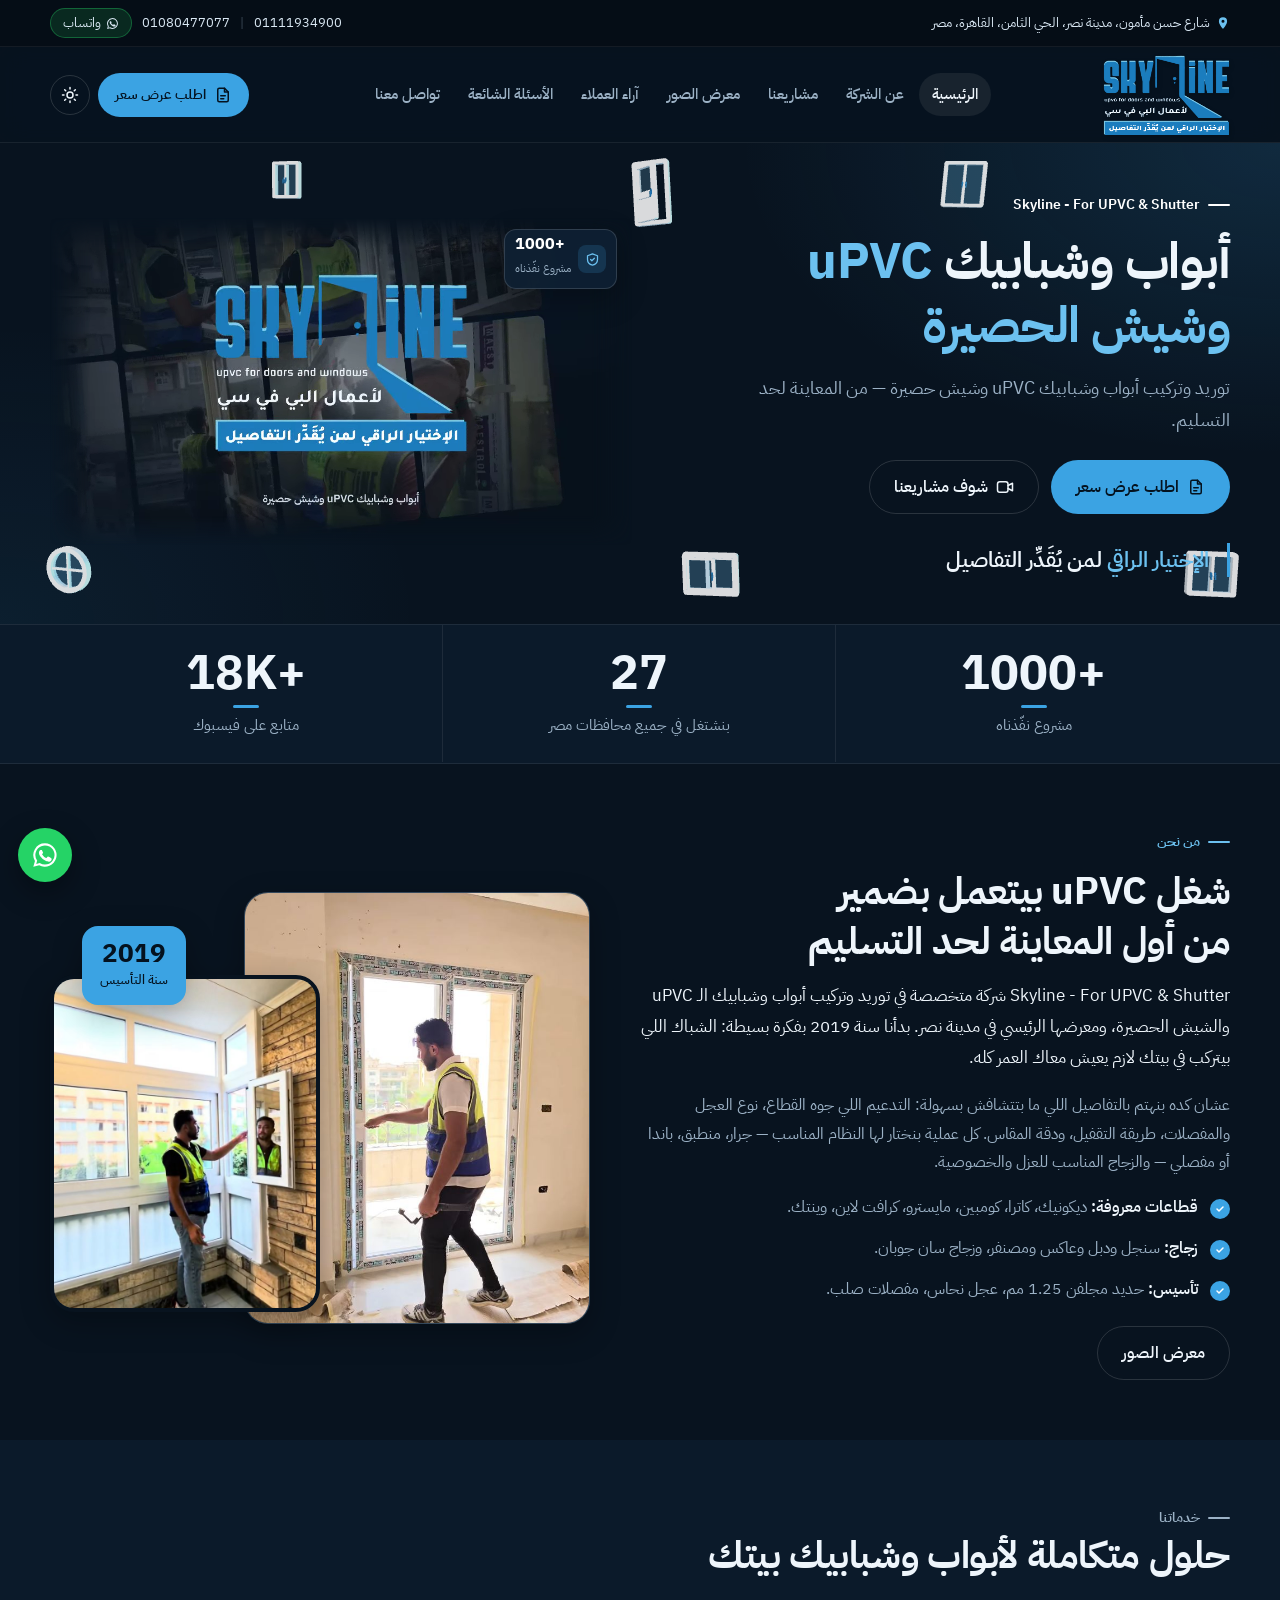
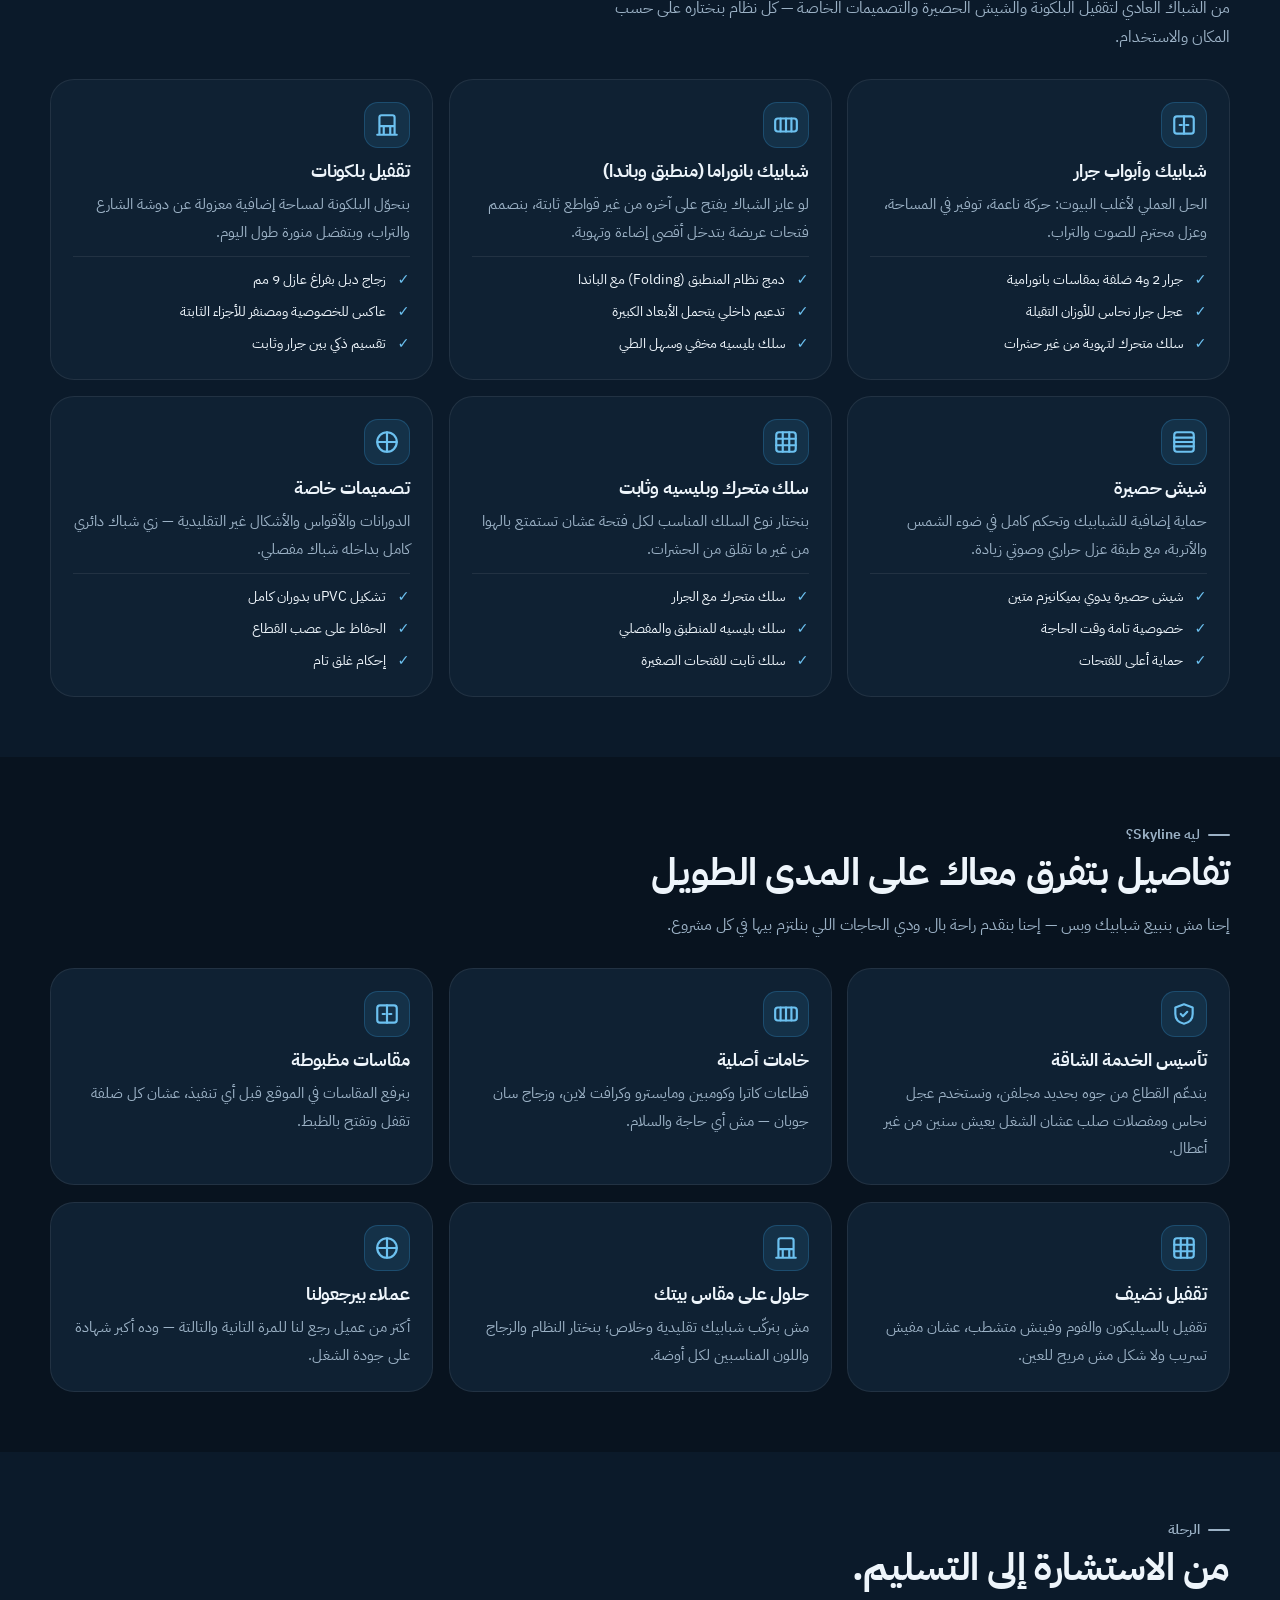
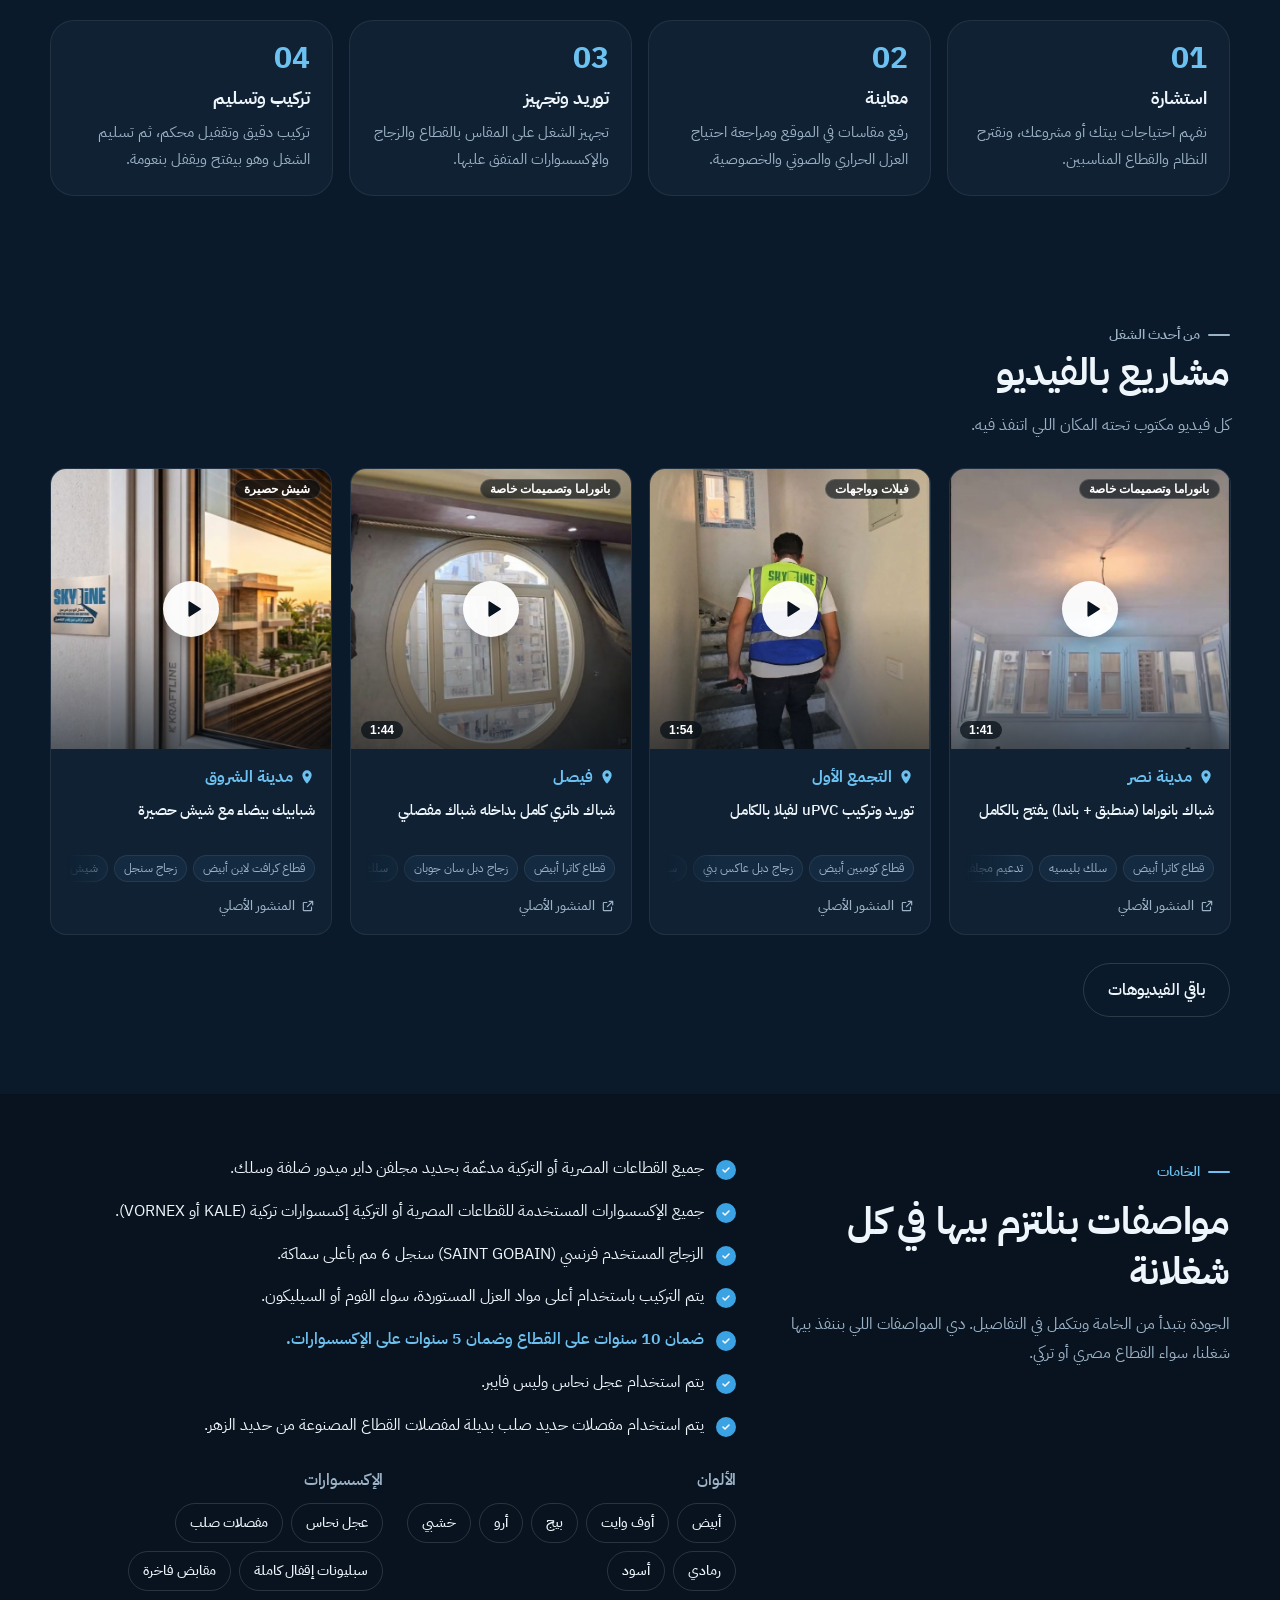
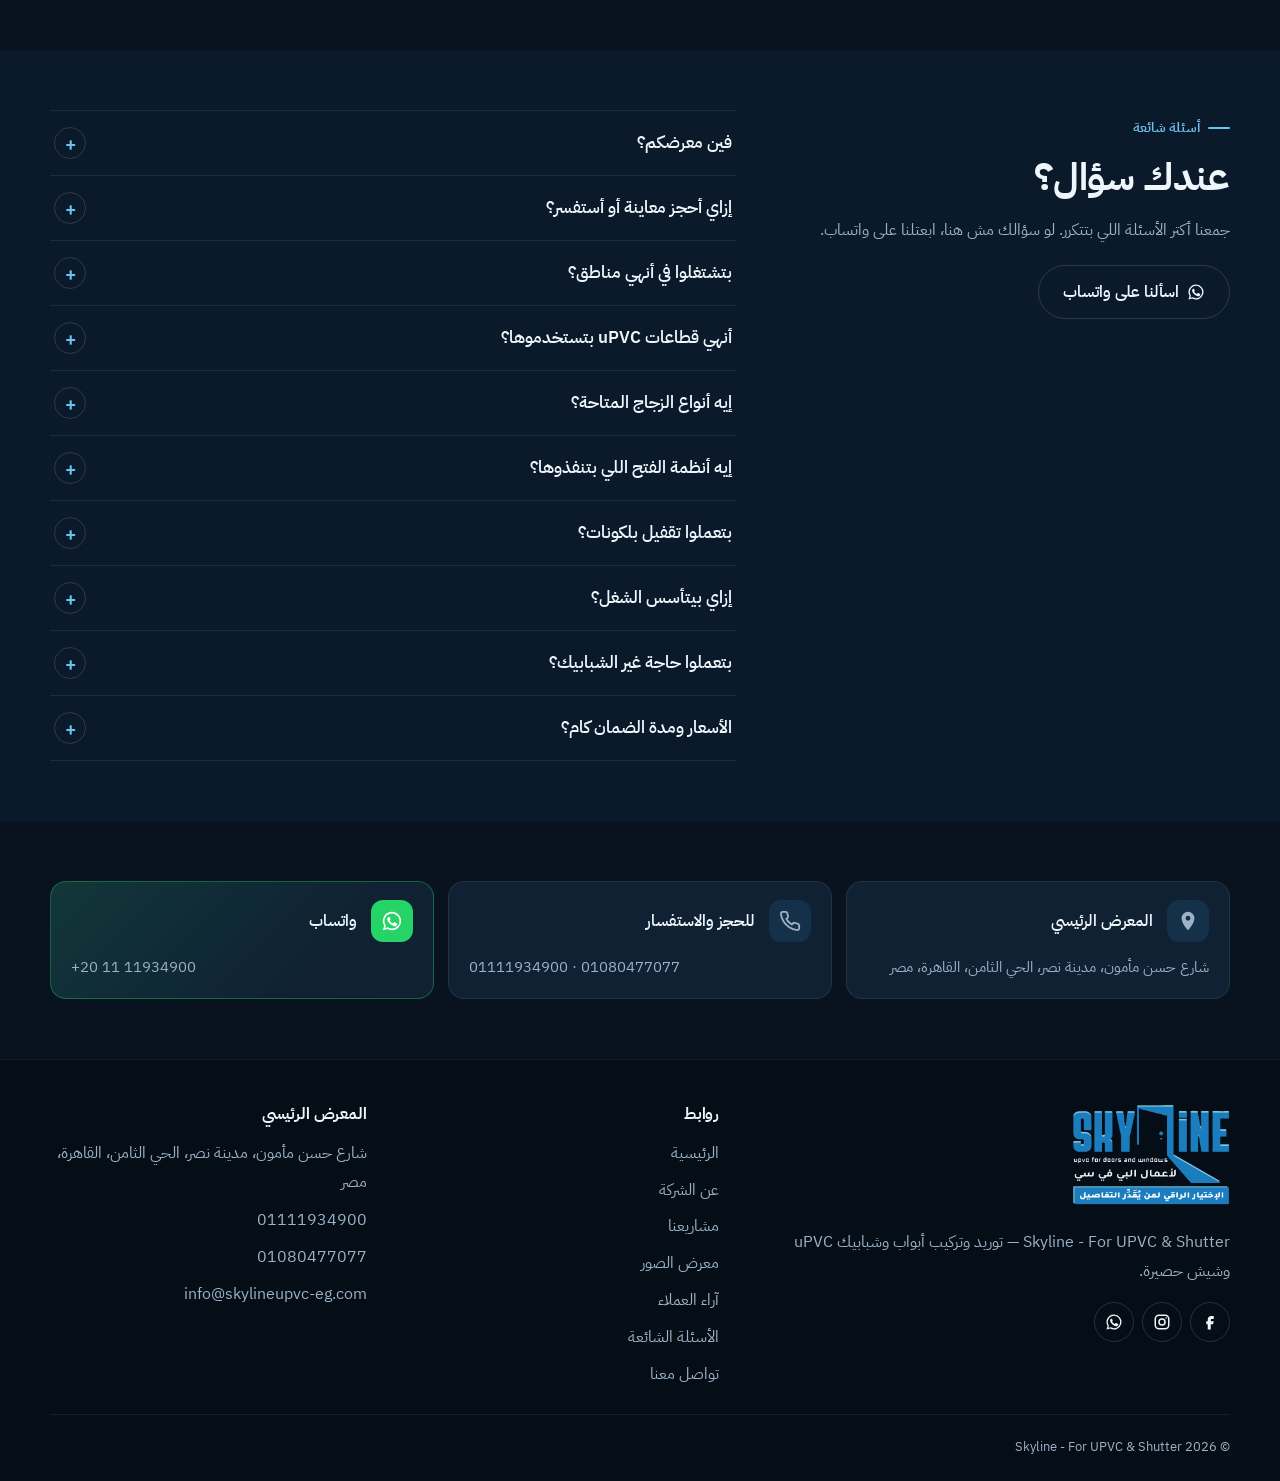
==== commit af3bea72: "Restore .html links (host doesn't support clean URLs)" ====
--- a/index.html
+++ b/index.html
@@ -34,7 +34,7 @@
 <script type="application/ld+json">{"@context": "https://schema.org", "@type": "HomeAndConstructionBusiness", "@id": "https://skylineupvc-eg.com/#business", "name": "Skyline - For UPVC & Shutter", "alternateName": ["سكاي لاين لأعمال اليو بي في سي", "Skyline uPVC", "سكاي لاين باب وشباك"], "description": "توريد وتركيب أبواب وشبابيك uPVC وشيش حصيرة وتقفيل بلكونات في جميع محافظات مصر — المعرض الرئيسي في مدينة نصر، القاهرة.", "slogan": "الإختيار الراقي لمن يُقَدِّر التفاصيل", "url": "https://skylineupvc-eg.com/", "logo": "https://skylineupvc-eg.com/assets/logo-tagline.png", "image": ["https://skylineupvc-eg.com/assets/og-image.jpg", "https://skylineupvc-eg.com/assets/hero-doors.jpg"], "telephone": "+201111934900", "email": "info@skylineupvc-eg.com", "foundingDate": "2019", "address": {"@type": "PostalAddress", "streetAddress": "شارع حسن مأمون، الحي الثامن", "addressLocality": "مدينة نصر", "addressRegion": "القاهرة", "addressCountry": "EG"}, "geo": {"@type": "GeoCoordinates", "latitude": 30.0587503, "longitude": 31.3565234}, "hasMap": "https://www.google.com/maps/place/%D9%84%D9%84%D8%A3%D8%A8%D9%88%D8%A7%D8%A8+%D9%88+%D8%A7%D9%84%D8%B4%D8%A8%D8%A7%D8%A8%D9%8A%D9%83+%D9%88+%D8%B4%D9%8A%D8%B4+%D8%A7%D9%84%D8%AD%D8%B5%D9%8A%D8%B1%D8%A9+_+Skyline+Upvc%E2%80%AD/@30.0587549,31.3539485,17z/data=!3m1!4b1!4m6!3m5!1s0x14583d00382c9361:0x3967d6e4ac025f7!8m2!3d30.0587503!4d31.3565234!16s%2Fg%2F11xrl8lt_v", "areaServed": {"@type": "Country", "name": "مصر"}, "sameAs": ["https://www.facebook.com/skylineupvcwindow", "https://www.instagram.com/skylinepvc"], "contactPoint": [{"@type": "ContactPoint", "telephone": "+201111934900", "contactType": "sales", "availableLanguage": ["ar"]}, {"@type": "ContactPoint", "telephone": "+201080477077", "contactType": "customer service", "availableLanguage": ["ar"]}], "makesOffer": [{"@type": "Offer", "itemOffered": {"@type": "Service", "name": "شبابيك وأبواب uPVC"}}, {"@type": "Offer", "itemOffered": {"@type": "Service", "name": "شبابيك جرار"}}, {"@type": "Offer", "itemOffered": {"@type": "Service", "name": "شبابيك بانوراما منطبق وباندا"}}, {"@type": "Offer", "itemOffered": {"@type": "Service", "name": "تقفيل بلكونات"}}, {"@type": "Offer", "itemOffered": {"@type": "Service", "name": "شيش حصيرة"}}, {"@type": "Offer", "itemOffered": {"@type": "Service", "name": "سلك متحرك وبليسيه"}}]}</script>
 <script type="application/ld+json">{"@context": "https://schema.org", "@type": "FAQPage", "mainEntity": [{"@type": "Question", "name": "فين معرضكم؟", "acceptedAnswer": {"@type": "Answer", "text": "المعرض الرئيسي: شارع حسن مأمون، مدينة نصر، الحي الثامن، القاهرة، مصر."}}, {"@type": "Question", "name": "إزاي أحجز معاينة أو أستفسر؟", "acceptedAnswer": {"@type": "Answer", "text": "للحجز والاستفسار وطلب المعاينات: 01111934900 – 01080477077، أو على واتساب +20 11 11934900."}}, {"@type": "Question", "name": "بتشتغلوا في أنهي مناطق؟", "acceptedAnswer": {"@type": "Answer", "text": "في Skyline بنسعد بتقديم خدماتنا في جميع أنحاء القاهرة الكبرى والمدن الجديدة، ومستعدين للوصول إليك في كل محافظات الجمهورية."}}, {"@type": "Question", "name": "أنهي قطاعات uPVC بتستخدموها؟", "acceptedAnswer": {"@type": "Answer", "text": "في Skyline، بنوفر مجموعة منتقاة من أفضل قطاعات الـ UPVC (الأوروبية، التركية، والمصرية) لتلبية كافة الاحتياجات والأذواق المعمارية والميزانيات، ومن أبرزها:قطاع ديكونيك (Deceuninck) البلجيكي: قمة التكنولوجيا الأوروبية، خيار النخبة لمن يبحث عن أقصى درجات الفخامة، العزل الفائق، والعمر الافتراضي الطويل.قطاع كومبين (Kompen) التركي: فخامة القطاعات التركية المعتمدة وأعلاها متانة وقوة تحمل.قطاع كاترا (Katra): الصلابة المثالية والحل الأمثل للمساحات والفتحات الكبيرة.قطاعات كرافت لاين (Kraftline)، مايسترو (Maestro)، ووينتك (Wintech): خيارات متميزة جداً وعملية تجمع بين الجودة العالية والتكلفة الاقتصادية."}}, {"@type": "Question", "name": "إيه أنواع الزجاج المتاحة؟", "acceptedAnswer": {"@type": "Answer", "text": "في المشاريع المنشورة: زجاج سنجل، ودبل بفراغ 9 مم، وعاكس أبيض وبني، ومصنفر للحمامات والخصوصية، وزجاج سان جوبان (Saint-Gobain)."}}, {"@type": "Question", "name": "إيه أنظمة الفتح اللي بتنفذوها؟", "acceptedAnswer": {"@type": "Answer", "text": "جرار (2 و4 ضلفة)، مفصلي، منطبق، باندا، وتصميمات خاصة زي الشباك الدائري. ومعاها سلك متحرك أو بليسيه أو ثابت، وشيش حصيرة يدوي."}}, {"@type": "Question", "name": "بتعملوا تقفيل بلكونات؟", "acceptedAnswer": {"@type": "Answer", "text": "بكل تأكيد! تقفيل البلكونات بالـ UPVC هو واحد من أهم تخصصاتنا والأكثر طلباً في Skyline.إحنا بنعتبر تقفيل البلكونة مش مجرد تركيب شبابيك، ده استثمار ذكي لتحويل مساحة مهدرة أو معرضة للتراب والدوشة لـ \"غرفة إضافية\" نظيفة، هادية، ومريحة جداً للاستخدام طول السنة.ليه تقفل بلكونتك مع Skyline؟عزل تام للأتربة والضوضاء: بفضل التقفيل الهندسي المحكم واستخدام الزجاج الدبل (سان جوبان)، بنفصلك تماماً عن إزعاج الشارع.تأسيس يتحمل ضغط الهواء: لأن البلكونات (خاصة في الأدوار العالية) بتتعرض لتيارات هواء قوية، بندعم قطاعاتنا بحديد مجلفن (سمك 1.25 مم) لضمان أقصى درجات الصلابة والأمان.تصميمات تناسب مساحتك: بنوفر كل الحلول (أنظمة الجرار لتوفير المساحة، الشباك المنطبق \"Folding\" لفتح البلكونة بالكامل، والأنظمة الثابتة)، بالإضافة لتوفير \"سلك متحرك أو بليسيه\" للتهوية بدون حشرات.مقاومة العوامل الجوية: قطاعاتنا لا تتأثر بحرارة الشمس أو الأمطار، ولا تتعرض للصدأ أو التآكل."}}, {"@type": "Question", "name": "إزاي بيتأسس الشغل؟", "acceptedAnswer": {"@type": "Answer", "text": "حسب المنشورات: تدعيم داخلي بحديد مجلفن (1.25 مم) بكامل القطاع، عجل جرار نحاس، مفصلات صلب، وتقفيل بالسيليكون والفوم."}}, {"@type": "Question", "name": "بتعملوا حاجة غير الشبابيك؟", "acceptedAnswer": {"@type": "Answer", "text": "بكل تأكيد! في Skyline نحن نقدم حلولاً متكاملة لتشطيب وتجهيز بيتك بأعلى معايير الجودة، ولا نقتصر على الشبابيك فقط. تشمل خدماتنا:الأبواب (UPVC): نصمم وننفذ أبواب الغرف، الحمامات، والبلكونات. تتميز بعزلها التام للصوت والمياه، ولا تتأثر بالرطوبة أو الحشرات نهائياً مقارنة بالأبواب الخشبية التقليدية.مطابخ الألومنيوم والكلادينج: نصنع مطابخ تجمع بين المتانة الفائقة والشكل المودرن. نؤسس المطبخ بقوائم ألومنيوم صلبة للخدمة الشاقة، مع أرفف وأرضيات بسمك (4 مم) لتحمل الأوزان، وواجهات \"كلادينج\" عصرية مقاومة للحرارة والمياه وسهلة التنظيف.الشيش حصيرة (Shutters): نوفر أنظمة الشيش حصيرة (اليدوية والمزودة بموتور للتحكم عن بعد)، والتي تمنحك أماناً إضافياً، عزلاً حرارياً ممتازاً، وتحكماً كاملاً في درجة الإضاءة والخصوصية.تقفيل البلكونات والقواطع الداخلية: نحول البلكونات والمساحات المهدرة إلى غرف معزولة تماماً، وننفذ قواطع (Partitions) لتقسيم المساحات الواسعة في المنازل أو الشركات بشياكة وخصوصية.التصميمات المعمارية الخاصة: ننفذ أصعب الأشكال الهندسية مثل الدورانات، الأقواس، وأنظمة الفتح الكبيرة (المنطبق والباندا) للواجهات البانورامية."}}, {"@type": "Question", "name": "الأسعار ومدة الضمان كام؟", "acceptedAnswer": {"@type": "Answer", "text": "الضمان 10 سنوات على القطاع و5 سنوات على الإكسسوارات. السعر بيتحدد حسب المقاسات والقطاع والزجاج — اطلب عرض سعر."}}]}</script>
 <script type="application/ld+json">{"@context": "https://schema.org", "@type": "WebSite", "name": "Skyline uPVC", "url": "https://skylineupvc-eg.com/", "inLanguage": "ar-EG"}</script>
-<script>(function(p){var c=p.replace(/\/index\.html$/,"/").replace(/\.html$/,"");if(c!==p&&location.protocol!=="file:")history.replaceState(null,"",c+location.search+location.hash);})(location.pathname);</script>
+<script>if(/\/index\.html$/.test(location.pathname)&&location.protocol!=="file:")history.replaceState(null,"",location.pathname.replace(/index\.html$/,"")+location.search+location.hash);</script>
 </head>
 <body>
 <a class="skip" href="#main">تخطَّ إلى المحتوى</a>
@@ -45,9 +45,9 @@
 <header class="site-header">
   <div class="container">
     <a class="brand" href="./" aria-label="Skyline — الصفحة الرئيسية"><img class="logo-light" src="assets/logo-tagline.png" alt="Skyline — upvc for doors and windows — لاعمال البي في سي — باب وشباك — الإختيار الراقي لمن يُقَدِّر التفاصيل" width="896" height="629"><img class="logo-dark" src="assets/logo-tagline-dark.png" alt="" aria-hidden="true" width="896" height="629"></a>
-    <nav class="nav" id="nav" aria-label="القائمة الرئيسية"><a href="./" aria-current="page">الرئيسية</a><a href="./#about">عن الشركة</a><a href="projects">مشاريعنا</a><a href="gallery">معرض الصور</a><a href="reviews">آراء العملاء</a><a href="./#faq">الأسئلة الشائعة</a><a href="contact">تواصل معنا</a></nav>
+    <nav class="nav" id="nav" aria-label="القائمة الرئيسية"><a href="./" aria-current="page">الرئيسية</a><a href="./#about">عن الشركة</a><a href="projects.html">مشاريعنا</a><a href="gallery.html">معرض الصور</a><a href="reviews.html">آراء العملاء</a><a href="./#faq">الأسئلة الشائعة</a><a href="contact.html">تواصل معنا</a></nav>
     <div class="header-actions">
-      <a class="btn btn-primary btn-sm" href="quote"><svg viewBox="0 0 24 24" fill="none" stroke="currentColor" stroke-width="2" stroke-linecap="round" stroke-linejoin="round" aria-hidden="true"><path d="M14 3H7a2 2 0 0 0-2 2v14a2 2 0 0 0 2 2h10a2 2 0 0 0 2-2V8z"/><path d="M14 3v5h5"/><path d="M9 13h6M9 17h4"/></svg>اطلب عرض سعر</a>
+      <a class="btn btn-primary btn-sm" href="quote.html"><svg viewBox="0 0 24 24" fill="none" stroke="currentColor" stroke-width="2" stroke-linecap="round" stroke-linejoin="round" aria-hidden="true"><path d="M14 3H7a2 2 0 0 0-2 2v14a2 2 0 0 0 2 2h10a2 2 0 0 0 2-2V8z"/><path d="M14 3v5h5"/><path d="M9 13h6M9 17h4"/></svg>اطلب عرض سعر</a>
       <button class="icon-btn theme-toggle" type="button" aria-label="تبديل الوضع الداكن"><svg class="sun" viewBox="0 0 24 24" fill="none" stroke="currentColor" stroke-width="2" stroke-linecap="round" aria-hidden="true"><circle cx="12" cy="12" r="4"/><path d="M12 2v2M12 20v2M4.9 4.9l1.4 1.4M17.7 17.7l1.4 1.4M2 12h2M20 12h2M4.9 19.1l1.4-1.4M17.7 6.3l1.4-1.4"/></svg><svg class="moon" viewBox="0 0 24 24" fill="none" stroke="currentColor" stroke-width="2" stroke-linecap="round" stroke-linejoin="round" aria-hidden="true"><path d="M21 12.8A9 9 0 1 1 11.2 3a7 7 0 0 0 9.8 9.8Z"/></svg></button>
       <button class="icon-btn menu-toggle" type="button" aria-label="فتح القائمة" aria-expanded="false" aria-controls="nav"><svg viewBox="0 0 24 24" fill="none" stroke="currentColor" stroke-width="2" stroke-linecap="round" aria-hidden="true"><path d="M4 7h16M4 12h16M4 17h16"/></svg></button>
     </div>
@@ -63,8 +63,8 @@
       <h1 class="reveal reveal-d1">أبواب وشبابيك <span class="accent">uPVC</span><br><span class="accent">وشيش الحصيرة</span></h1>
       <p class="hero-lead reveal reveal-d2">توريد وتركيب أبواب وشبابيك uPVC وشيش حصيرة — من المعاينة لحد التسليم.</p>
       <div class="hero-actions reveal reveal-d3">
-        <a class="btn btn-primary" href="quote"><svg viewBox="0 0 24 24" fill="none" stroke="currentColor" stroke-width="2" stroke-linecap="round" stroke-linejoin="round" aria-hidden="true"><path d="M14 3H7a2 2 0 0 0-2 2v14a2 2 0 0 0 2 2h10a2 2 0 0 0 2-2V8z"/><path d="M14 3v5h5"/><path d="M9 13h6M9 17h4"/></svg>اطلب عرض سعر</a>
-        <a class="btn btn-ghost" href="projects"><svg viewBox="0 0 24 24" fill="none" stroke="currentColor" stroke-width="2" stroke-linecap="round" stroke-linejoin="round" aria-hidden="true"><rect x="2" y="5" width="14" height="14" rx="3"/><path d="m16 10 6-3v10l-6-3"/></svg>شوف مشاريعنا</a>
+        <a class="btn btn-primary" href="quote.html"><svg viewBox="0 0 24 24" fill="none" stroke="currentColor" stroke-width="2" stroke-linecap="round" stroke-linejoin="round" aria-hidden="true"><path d="M14 3H7a2 2 0 0 0-2 2v14a2 2 0 0 0 2 2h10a2 2 0 0 0 2-2V8z"/><path d="M14 3v5h5"/><path d="M9 13h6M9 17h4"/></svg>اطلب عرض سعر</a>
+        <a class="btn btn-ghost" href="projects.html"><svg viewBox="0 0 24 24" fill="none" stroke="currentColor" stroke-width="2" stroke-linecap="round" stroke-linejoin="round" aria-hidden="true"><rect x="2" y="5" width="14" height="14" rx="3"/><path d="m16 10 6-3v10l-6-3"/></svg>شوف مشاريعنا</a>
       </div>
       <p class="slogan reveal reveal-d3"><span>الإختيار الراقي</span> لمن يُقَدِّر التفاصيل</p>
     </div>
@@ -95,7 +95,7 @@
         <li><strong>زجاج:</strong> سنجل ودبل وعاكس ومصنفر، وزجاج سان جوبان.</li>
         <li><strong>تأسيس:</strong> حديد مجلفن 1.25 مم، عجل نحاس، مفصلات صلب.</li>
       </ul>
-      <div class="hero-actions" style="margin-top:22px"><a class="btn btn-ghost" href="gallery">معرض الصور</a></div>
+      <div class="hero-actions" style="margin-top:22px"><a class="btn btn-ghost" href="gallery.html">معرض الصور</a></div>
     </div>
     <div class="about-media reveal reveal-left">
       <figure class="am-main"><img src="assets/gallery/1024769387253886-1.jpg" alt="فني Skyline في موقع فيلا بالتجمع الأول" loading="lazy" width="640" height="800"></figure>
@@ -130,7 +130,7 @@
   <div class="container">
     <div class="section-head reveal"><p class="eyebrow">من أحدث الشغل</p><h2>مشاريع بالفيديو</h2><p>كل فيديو مكتوب تحته المكان اللي اتنفذ فيه.</p></div>
     <div class="featured" id="featured-grid" data-ids="1170529468969019,1024769387253886,1028796103526905,1605864494534502"></div>
-    <p style="margin-top:28px" class="reveal"><a class="btn btn-ghost" href="projects">باقي الفيديوهات</a></p>
+    <p style="margin-top:28px" class="reveal"><a class="btn btn-ghost" href="projects.html">باقي الفيديوهات</a></p>
   </div>
 </section>
 
@@ -165,7 +165,7 @@
       <p class="muted">جمعنا أكتر الأسئلة اللي بتتكرر. لو سؤالك مش هنا، ابعتلنا على واتساب.</p>
       <div class="hero-actions" style="margin-top:20px"><a class="btn btn-ghost" href="https://wa.me/201111934900" target="_blank" rel="noopener"><svg viewBox="0 0 24 24" fill="currentColor" aria-hidden="true"><path d="M12 2a10 10 0 0 0-8.6 15.1L2 22l5-1.3A10 10 0 1 0 12 2Zm0 18.2a8.2 8.2 0 0 1-4.2-1.1l-.3-.2-3 .8.8-2.9-.2-.3A8.2 8.2 0 1 1 12 20.2Zm4.5-6.1c-.2-.1-1.5-.7-1.7-.8-.2-.1-.4-.1-.6.1l-.8 1c-.1.2-.3.2-.5.1a6.7 6.7 0 0 1-3.3-2.9c-.3-.4.2-.4.7-1.3.1-.2 0-.3 0-.4l-.8-1.8c-.2-.5-.4-.4-.6-.4h-.5a1 1 0 0 0-.7.3 3 3 0 0 0-.9 2.2 5.2 5.2 0 0 0 1.1 2.8 11.9 11.9 0 0 0 4.6 4c1.7.7 2.4.8 3.2.7a2.8 2.8 0 0 0 1.8-1.3 2.3 2.3 0 0 0 .2-1.3c-.1-.1-.3-.2-.5-.3Z"/></svg>اسألنا على واتساب</a></div>
     </div>
-    <div class="faq reveal reveal-d1"><details><summary>فين معرضكم؟</summary><div class="answer"><p>المعرض الرئيسي: <a href="https://www.google.com/maps/place/%D9%84%D9%84%D8%A3%D8%A8%D9%88%D8%A7%D8%A8+%D9%88+%D8%A7%D9%84%D8%B4%D8%A8%D8%A7%D8%A8%D9%8A%D9%83+%D9%88+%D8%B4%D9%8A%D8%B4+%D8%A7%D9%84%D8%AD%D8%B5%D9%8A%D8%B1%D8%A9+_+Skyline+Upvc%E2%80%AD/@30.0587549,31.3539485,17z/data=!3m1!4b1!4m6!3m5!1s0x14583d00382c9361:0x3967d6e4ac025f7!8m2!3d30.0587503!4d31.3565234!16s%2Fg%2F11xrl8lt_v" target="_blank" rel="noopener">شارع حسن مأمون، مدينة نصر، الحي الثامن، القاهرة، مصر</a>.</p></div></details><details><summary>إزاي أحجز معاينة أو أستفسر؟</summary><div class="answer"><p>للحجز والاستفسار وطلب المعاينات: <span dir="ltr">01111934900</span> – <span dir="ltr">01080477077</span>، أو على واتساب <span dir="ltr">+20 11 11934900</span>.</p></div></details><details><summary>بتشتغلوا في أنهي مناطق؟</summary><div class="answer"><p>في Skyline بنسعد بتقديم خدماتنا في جميع أنحاء القاهرة الكبرى والمدن الجديدة، ومستعدين للوصول إليك في كل محافظات الجمهورية.</p></div></details><details><summary>أنهي قطاعات uPVC بتستخدموها؟</summary><div class="answer"><p>في Skyline، بنوفر مجموعة منتقاة من أفضل قطاعات الـ UPVC (الأوروبية، التركية، والمصرية) لتلبية كافة الاحتياجات والأذواق المعمارية والميزانيات، ومن أبرزها:</p><ul><li><strong>قطاع ديكونيك (Deceuninck) البلجيكي:</strong> قمة التكنولوجيا الأوروبية، خيار النخبة لمن يبحث عن أقصى درجات الفخامة، العزل الفائق، والعمر الافتراضي الطويل.</li><li><strong>قطاع كومبين (Kompen) التركي:</strong> فخامة القطاعات التركية المعتمدة وأعلاها متانة وقوة تحمل.</li><li><strong>قطاع كاترا (Katra):</strong> الصلابة المثالية والحل الأمثل للمساحات والفتحات الكبيرة.</li><li><strong>قطاعات كرافت لاين (Kraftline)، مايسترو (Maestro)، ووينتك (Wintech):</strong> خيارات متميزة جداً وعملية تجمع بين الجودة العالية والتكلفة الاقتصادية.</li></ul></div></details><details><summary>إيه أنواع الزجاج المتاحة؟</summary><div class="answer"><p>في المشاريع المنشورة: زجاج سنجل، ودبل بفراغ 9 مم، وعاكس أبيض وبني، ومصنفر للحمامات والخصوصية، وزجاج سان جوبان (Saint-Gobain).</p></div></details><details><summary>إيه أنظمة الفتح اللي بتنفذوها؟</summary><div class="answer"><p>جرار (2 و4 ضلفة)، مفصلي، منطبق، باندا، وتصميمات خاصة زي الشباك الدائري. ومعاها سلك متحرك أو بليسيه أو ثابت، وشيش حصيرة يدوي.</p></div></details><details><summary>بتعملوا تقفيل بلكونات؟</summary><div class="answer"><p>بكل تأكيد! تقفيل البلكونات بالـ UPVC هو واحد من أهم تخصصاتنا والأكثر طلباً في Skyline.</p><p>إحنا بنعتبر تقفيل البلكونة مش مجرد تركيب شبابيك، ده استثمار ذكي لتحويل مساحة مهدرة أو معرضة للتراب والدوشة لـ "غرفة إضافية" نظيفة، هادية، ومريحة جداً للاستخدام طول السنة.</p><p><strong>ليه تقفل بلكونتك مع Skyline؟</strong></p><ul><li><strong>عزل تام للأتربة والضوضاء:</strong> بفضل التقفيل الهندسي المحكم واستخدام الزجاج الدبل (سان جوبان)، بنفصلك تماماً عن إزعاج الشارع.</li><li><strong>تأسيس يتحمل ضغط الهواء:</strong> لأن البلكونات (خاصة في الأدوار العالية) بتتعرض لتيارات هواء قوية، بندعم قطاعاتنا بحديد مجلفن (سمك 1.25 مم) لضمان أقصى درجات الصلابة والأمان.</li><li><strong>تصميمات تناسب مساحتك:</strong> بنوفر كل الحلول (أنظمة الجرار لتوفير المساحة، الشباك المنطبق "Folding" لفتح البلكونة بالكامل، والأنظمة الثابتة)، بالإضافة لتوفير "سلك متحرك أو بليسيه" للتهوية بدون حشرات.</li><li><strong>مقاومة العوامل الجوية:</strong> قطاعاتنا لا تتأثر بحرارة الشمس أو الأمطار، ولا تتعرض للصدأ أو التآكل.</li></ul></div></details><details><summary>إزاي بيتأسس الشغل؟</summary><div class="answer"><p>حسب المنشورات: تدعيم داخلي بحديد مجلفن (1.25 مم) بكامل القطاع، عجل جرار نحاس، مفصلات صلب، وتقفيل بالسيليكون والفوم.</p></div></details><details><summary>بتعملوا حاجة غير الشبابيك؟</summary><div class="answer"><p>بكل تأكيد! في Skyline نحن نقدم حلولاً متكاملة لتشطيب وتجهيز بيتك بأعلى معايير الجودة، ولا نقتصر على الشبابيك فقط. تشمل خدماتنا:</p><ul><li><strong>الأبواب (UPVC):</strong> نصمم وننفذ أبواب الغرف، الحمامات، والبلكونات. تتميز بعزلها التام للصوت والمياه، ولا تتأثر بالرطوبة أو الحشرات نهائياً مقارنة بالأبواب الخشبية التقليدية.</li><li><strong>مطابخ الألومنيوم والكلادينج:</strong> نصنع مطابخ تجمع بين المتانة الفائقة والشكل المودرن. نؤسس المطبخ بقوائم ألومنيوم صلبة للخدمة الشاقة، مع أرفف وأرضيات بسمك (4 مم) لتحمل الأوزان، وواجهات "كلادينج" عصرية مقاومة للحرارة والمياه وسهلة التنظيف.</li><li><strong>الشيش حصيرة (Shutters):</strong> نوفر أنظمة الشيش حصيرة (اليدوية والمزودة بموتور للتحكم عن بعد)، والتي تمنحك أماناً إضافياً، عزلاً حرارياً ممتازاً، وتحكماً كاملاً في درجة الإضاءة والخصوصية.</li><li><strong>تقفيل البلكونات والقواطع الداخلية:</strong> نحول البلكونات والمساحات المهدرة إلى غرف معزولة تماماً، وننفذ قواطع (Partitions) لتقسيم المساحات الواسعة في المنازل أو الشركات بشياكة وخصوصية.</li><li><strong>التصميمات المعمارية الخاصة:</strong> ننفذ أصعب الأشكال الهندسية مثل الدورانات، الأقواس، وأنظمة الفتح الكبيرة (المنطبق والباندا) للواجهات البانورامية.</li></ul></div></details><details><summary>الأسعار ومدة الضمان كام؟</summary><div class="answer"><p>الضمان 10 سنوات على القطاع و5 سنوات على الإكسسوارات. السعر بيتحدد حسب المقاسات والقطاع والزجاج — <a href="quote">اطلب عرض سعر</a>.</p></div></details></div>
+    <div class="faq reveal reveal-d1"><details><summary>فين معرضكم؟</summary><div class="answer"><p>المعرض الرئيسي: <a href="https://www.google.com/maps/place/%D9%84%D9%84%D8%A3%D8%A8%D9%88%D8%A7%D8%A8+%D9%88+%D8%A7%D9%84%D8%B4%D8%A8%D8%A7%D8%A8%D9%8A%D9%83+%D9%88+%D8%B4%D9%8A%D8%B4+%D8%A7%D9%84%D8%AD%D8%B5%D9%8A%D8%B1%D8%A9+_+Skyline+Upvc%E2%80%AD/@30.0587549,31.3539485,17z/data=!3m1!4b1!4m6!3m5!1s0x14583d00382c9361:0x3967d6e4ac025f7!8m2!3d30.0587503!4d31.3565234!16s%2Fg%2F11xrl8lt_v" target="_blank" rel="noopener">شارع حسن مأمون، مدينة نصر، الحي الثامن، القاهرة، مصر</a>.</p></div></details><details><summary>إزاي أحجز معاينة أو أستفسر؟</summary><div class="answer"><p>للحجز والاستفسار وطلب المعاينات: <span dir="ltr">01111934900</span> – <span dir="ltr">01080477077</span>، أو على واتساب <span dir="ltr">+20 11 11934900</span>.</p></div></details><details><summary>بتشتغلوا في أنهي مناطق؟</summary><div class="answer"><p>في Skyline بنسعد بتقديم خدماتنا في جميع أنحاء القاهرة الكبرى والمدن الجديدة، ومستعدين للوصول إليك في كل محافظات الجمهورية.</p></div></details><details><summary>أنهي قطاعات uPVC بتستخدموها؟</summary><div class="answer"><p>في Skyline، بنوفر مجموعة منتقاة من أفضل قطاعات الـ UPVC (الأوروبية، التركية، والمصرية) لتلبية كافة الاحتياجات والأذواق المعمارية والميزانيات، ومن أبرزها:</p><ul><li><strong>قطاع ديكونيك (Deceuninck) البلجيكي:</strong> قمة التكنولوجيا الأوروبية، خيار النخبة لمن يبحث عن أقصى درجات الفخامة، العزل الفائق، والعمر الافتراضي الطويل.</li><li><strong>قطاع كومبين (Kompen) التركي:</strong> فخامة القطاعات التركية المعتمدة وأعلاها متانة وقوة تحمل.</li><li><strong>قطاع كاترا (Katra):</strong> الصلابة المثالية والحل الأمثل للمساحات والفتحات الكبيرة.</li><li><strong>قطاعات كرافت لاين (Kraftline)، مايسترو (Maestro)، ووينتك (Wintech):</strong> خيارات متميزة جداً وعملية تجمع بين الجودة العالية والتكلفة الاقتصادية.</li></ul></div></details><details><summary>إيه أنواع الزجاج المتاحة؟</summary><div class="answer"><p>في المشاريع المنشورة: زجاج سنجل، ودبل بفراغ 9 مم، وعاكس أبيض وبني، ومصنفر للحمامات والخصوصية، وزجاج سان جوبان (Saint-Gobain).</p></div></details><details><summary>إيه أنظمة الفتح اللي بتنفذوها؟</summary><div class="answer"><p>جرار (2 و4 ضلفة)، مفصلي، منطبق، باندا، وتصميمات خاصة زي الشباك الدائري. ومعاها سلك متحرك أو بليسيه أو ثابت، وشيش حصيرة يدوي.</p></div></details><details><summary>بتعملوا تقفيل بلكونات؟</summary><div class="answer"><p>بكل تأكيد! تقفيل البلكونات بالـ UPVC هو واحد من أهم تخصصاتنا والأكثر طلباً في Skyline.</p><p>إحنا بنعتبر تقفيل البلكونة مش مجرد تركيب شبابيك، ده استثمار ذكي لتحويل مساحة مهدرة أو معرضة للتراب والدوشة لـ "غرفة إضافية" نظيفة، هادية، ومريحة جداً للاستخدام طول السنة.</p><p><strong>ليه تقفل بلكونتك مع Skyline؟</strong></p><ul><li><strong>عزل تام للأتربة والضوضاء:</strong> بفضل التقفيل الهندسي المحكم واستخدام الزجاج الدبل (سان جوبان)، بنفصلك تماماً عن إزعاج الشارع.</li><li><strong>تأسيس يتحمل ضغط الهواء:</strong> لأن البلكونات (خاصة في الأدوار العالية) بتتعرض لتيارات هواء قوية، بندعم قطاعاتنا بحديد مجلفن (سمك 1.25 مم) لضمان أقصى درجات الصلابة والأمان.</li><li><strong>تصميمات تناسب مساحتك:</strong> بنوفر كل الحلول (أنظمة الجرار لتوفير المساحة، الشباك المنطبق "Folding" لفتح البلكونة بالكامل، والأنظمة الثابتة)، بالإضافة لتوفير "سلك متحرك أو بليسيه" للتهوية بدون حشرات.</li><li><strong>مقاومة العوامل الجوية:</strong> قطاعاتنا لا تتأثر بحرارة الشمس أو الأمطار، ولا تتعرض للصدأ أو التآكل.</li></ul></div></details><details><summary>إزاي بيتأسس الشغل؟</summary><div class="answer"><p>حسب المنشورات: تدعيم داخلي بحديد مجلفن (1.25 مم) بكامل القطاع، عجل جرار نحاس، مفصلات صلب، وتقفيل بالسيليكون والفوم.</p></div></details><details><summary>بتعملوا حاجة غير الشبابيك؟</summary><div class="answer"><p>بكل تأكيد! في Skyline نحن نقدم حلولاً متكاملة لتشطيب وتجهيز بيتك بأعلى معايير الجودة، ولا نقتصر على الشبابيك فقط. تشمل خدماتنا:</p><ul><li><strong>الأبواب (UPVC):</strong> نصمم وننفذ أبواب الغرف، الحمامات، والبلكونات. تتميز بعزلها التام للصوت والمياه، ولا تتأثر بالرطوبة أو الحشرات نهائياً مقارنة بالأبواب الخشبية التقليدية.</li><li><strong>مطابخ الألومنيوم والكلادينج:</strong> نصنع مطابخ تجمع بين المتانة الفائقة والشكل المودرن. نؤسس المطبخ بقوائم ألومنيوم صلبة للخدمة الشاقة، مع أرفف وأرضيات بسمك (4 مم) لتحمل الأوزان، وواجهات "كلادينج" عصرية مقاومة للحرارة والمياه وسهلة التنظيف.</li><li><strong>الشيش حصيرة (Shutters):</strong> نوفر أنظمة الشيش حصيرة (اليدوية والمزودة بموتور للتحكم عن بعد)، والتي تمنحك أماناً إضافياً، عزلاً حرارياً ممتازاً، وتحكماً كاملاً في درجة الإضاءة والخصوصية.</li><li><strong>تقفيل البلكونات والقواطع الداخلية:</strong> نحول البلكونات والمساحات المهدرة إلى غرف معزولة تماماً، وننفذ قواطع (Partitions) لتقسيم المساحات الواسعة في المنازل أو الشركات بشياكة وخصوصية.</li><li><strong>التصميمات المعمارية الخاصة:</strong> ننفذ أصعب الأشكال الهندسية مثل الدورانات، الأقواس، وأنظمة الفتح الكبيرة (المنطبق والباندا) للواجهات البانورامية.</li></ul></div></details><details><summary>الأسعار ومدة الضمان كام؟</summary><div class="answer"><p>الضمان 10 سنوات على القطاع و5 سنوات على الإكسسوارات. السعر بيتحدد حسب المقاسات والقطاع والزجاج — <a href="quote.html">اطلب عرض سعر</a>.</p></div></details></div>
   </div>
 </section>
 
@@ -200,7 +200,7 @@
           <a class="icon-btn" href="https://wa.me/201111934900" target="_blank" rel="noopener" aria-label="واتساب"><svg viewBox="0 0 24 24" fill="currentColor" aria-hidden="true"><path d="M12 2a10 10 0 0 0-8.6 15.1L2 22l5-1.3A10 10 0 1 0 12 2Zm0 18.2a8.2 8.2 0 0 1-4.2-1.1l-.3-.2-3 .8.8-2.9-.2-.3A8.2 8.2 0 1 1 12 20.2Zm4.5-6.1c-.2-.1-1.5-.7-1.7-.8-.2-.1-.4-.1-.6.1l-.8 1c-.1.2-.3.2-.5.1a6.7 6.7 0 0 1-3.3-2.9c-.3-.4.2-.4.7-1.3.1-.2 0-.3 0-.4l-.8-1.8c-.2-.5-.4-.4-.6-.4h-.5a1 1 0 0 0-.7.3 3 3 0 0 0-.9 2.2 5.2 5.2 0 0 0 1.1 2.8 11.9 11.9 0 0 0 4.6 4c1.7.7 2.4.8 3.2.7a2.8 2.8 0 0 0 1.8-1.3 2.3 2.3 0 0 0 .2-1.3c-.1-.1-.3-.2-.5-.3Z"/></svg></a>
         </div>
       </div>
-      <div><h4>روابط</h4><ul><li><a href="./">الرئيسية</a></li><li><a href="./#about">عن الشركة</a></li><li><a href="projects">مشاريعنا</a></li><li><a href="gallery">معرض الصور</a></li><li><a href="reviews">آراء العملاء</a></li><li><a href="./#faq">الأسئلة الشائعة</a></li><li><a href="contact">تواصل معنا</a></li></ul></div>
+      <div><h4>روابط</h4><ul><li><a href="./">الرئيسية</a></li><li><a href="./#about">عن الشركة</a></li><li><a href="projects.html">مشاريعنا</a></li><li><a href="gallery.html">معرض الصور</a></li><li><a href="reviews.html">آراء العملاء</a></li><li><a href="./#faq">الأسئلة الشائعة</a></li><li><a href="contact.html">تواصل معنا</a></li></ul></div>
       <div>
         <h4>المعرض الرئيسي</h4>
         <p style="margin:0 0 10px"><a href="https://www.google.com/maps/place/%D9%84%D9%84%D8%A3%D8%A8%D9%88%D8%A7%D8%A8+%D9%88+%D8%A7%D9%84%D8%B4%D8%A8%D8%A7%D8%A8%D9%8A%D9%83+%D9%88+%D8%B4%D9%8A%D8%B4+%D8%A7%D9%84%D8%AD%D8%B5%D9%8A%D8%B1%D8%A9+_+Skyline+Upvc%E2%80%AD/@30.0587549,31.3539485,17z/data=!3m1!4b1!4m6!3m5!1s0x14583d00382c9361:0x3967d6e4ac025f7!8m2!3d30.0587503!4d31.3565234!16s%2Fg%2F11xrl8lt_v" target="_blank" rel="noopener" title="افتح العنوان على خرائط جوجل">شارع حسن مأمون، مدينة نصر، الحي الثامن، القاهرة، مصر</a></p>
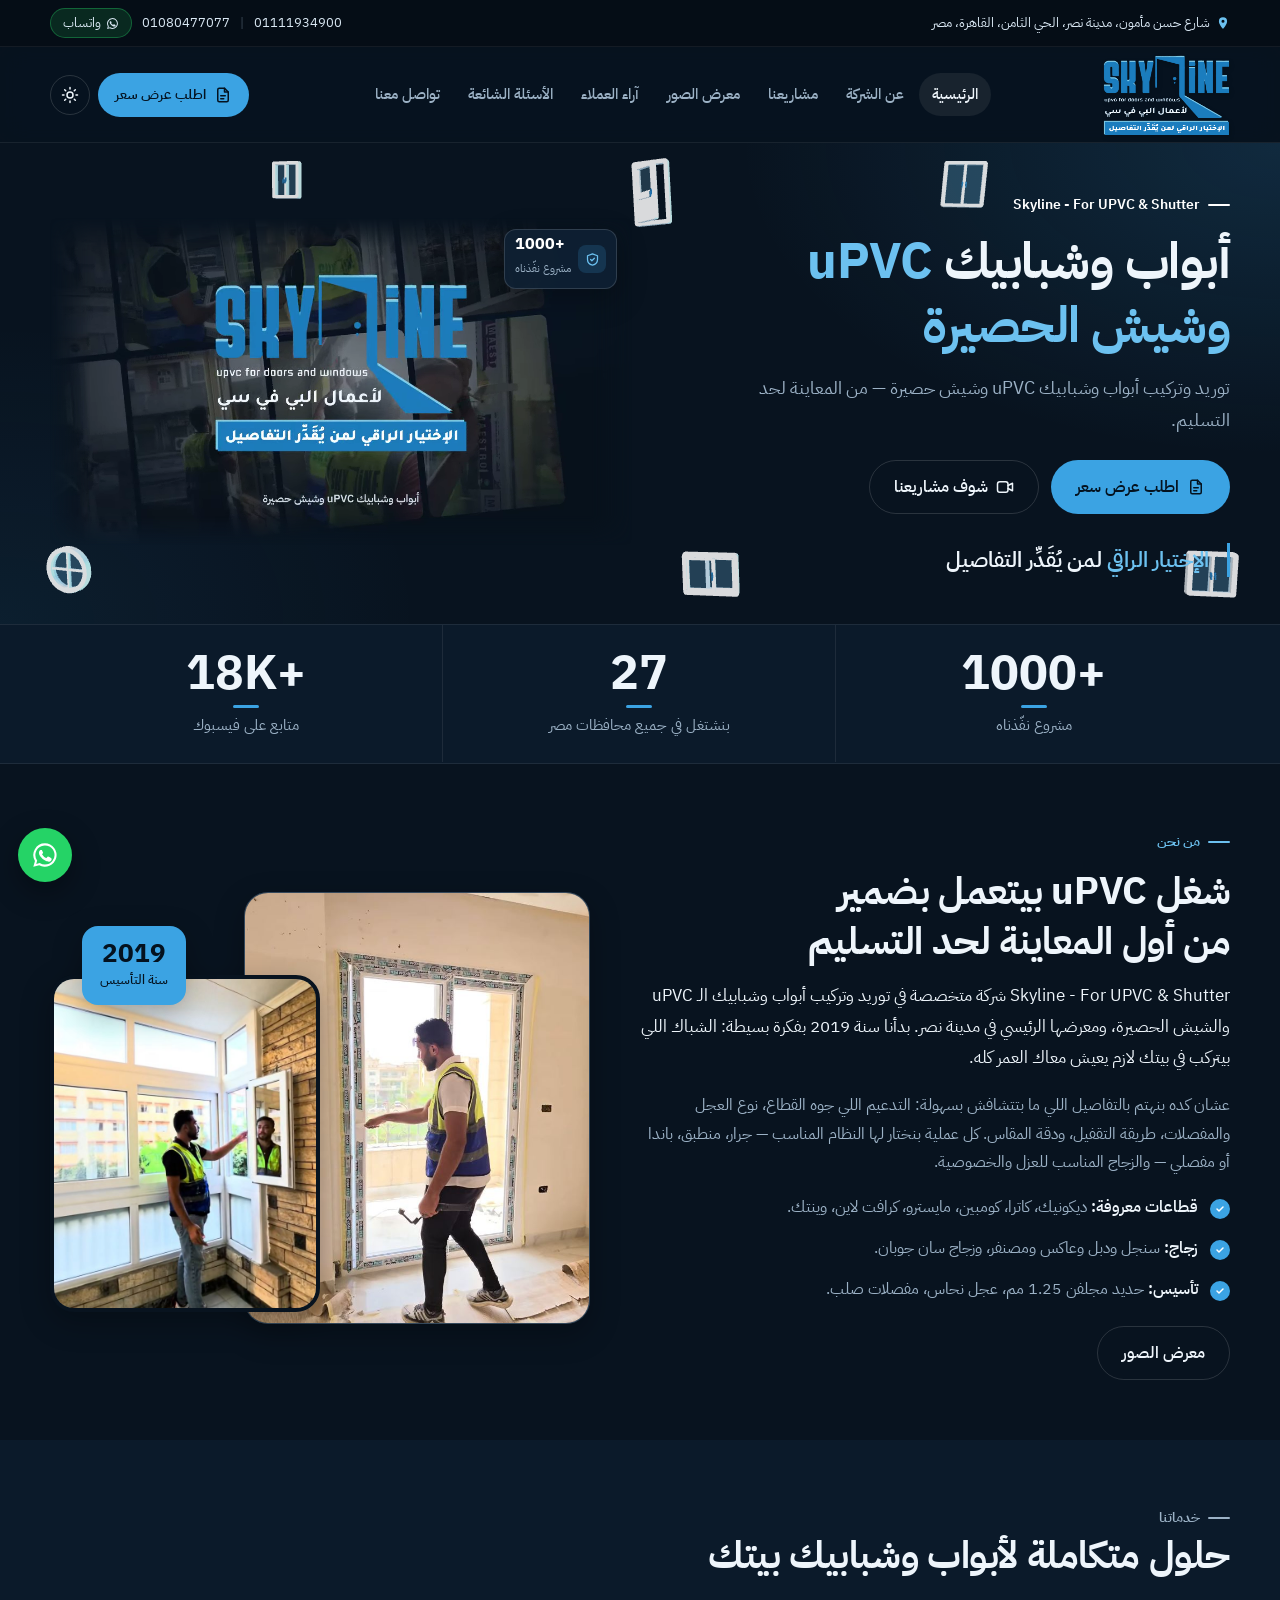
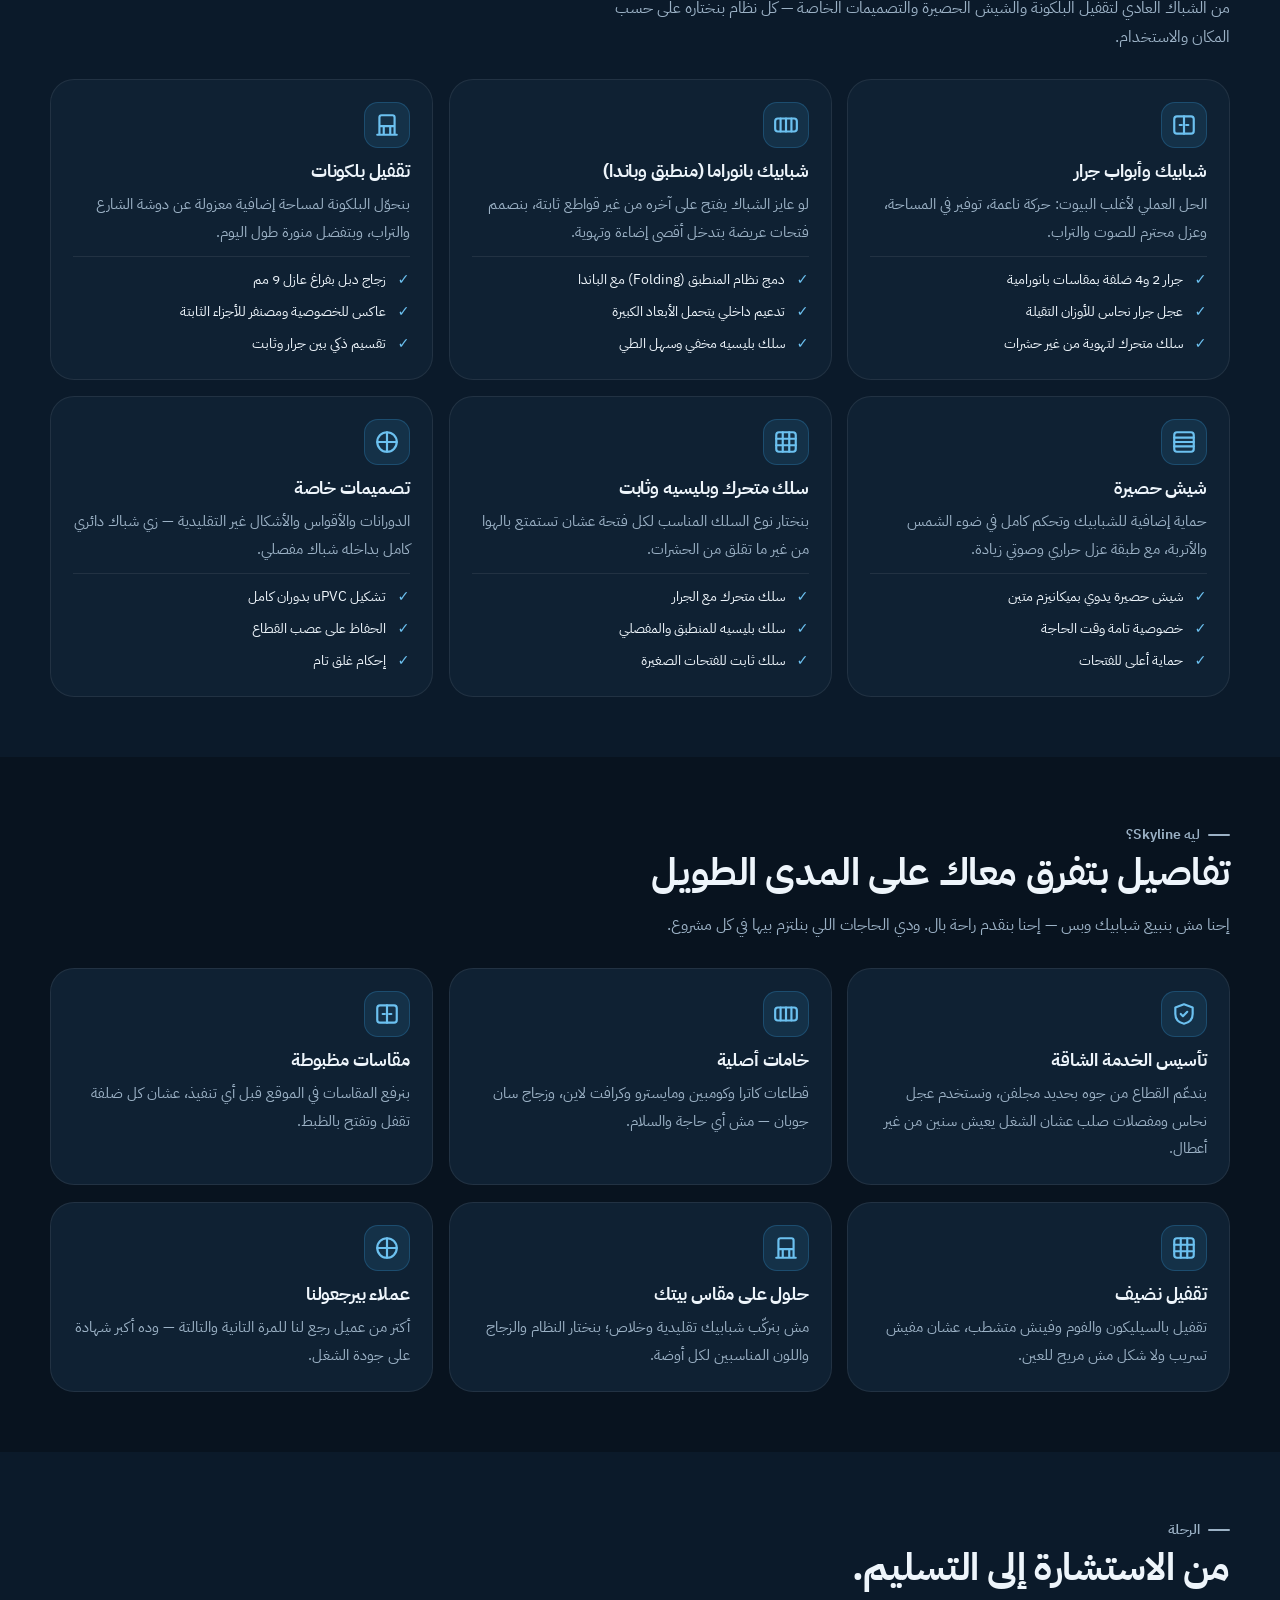
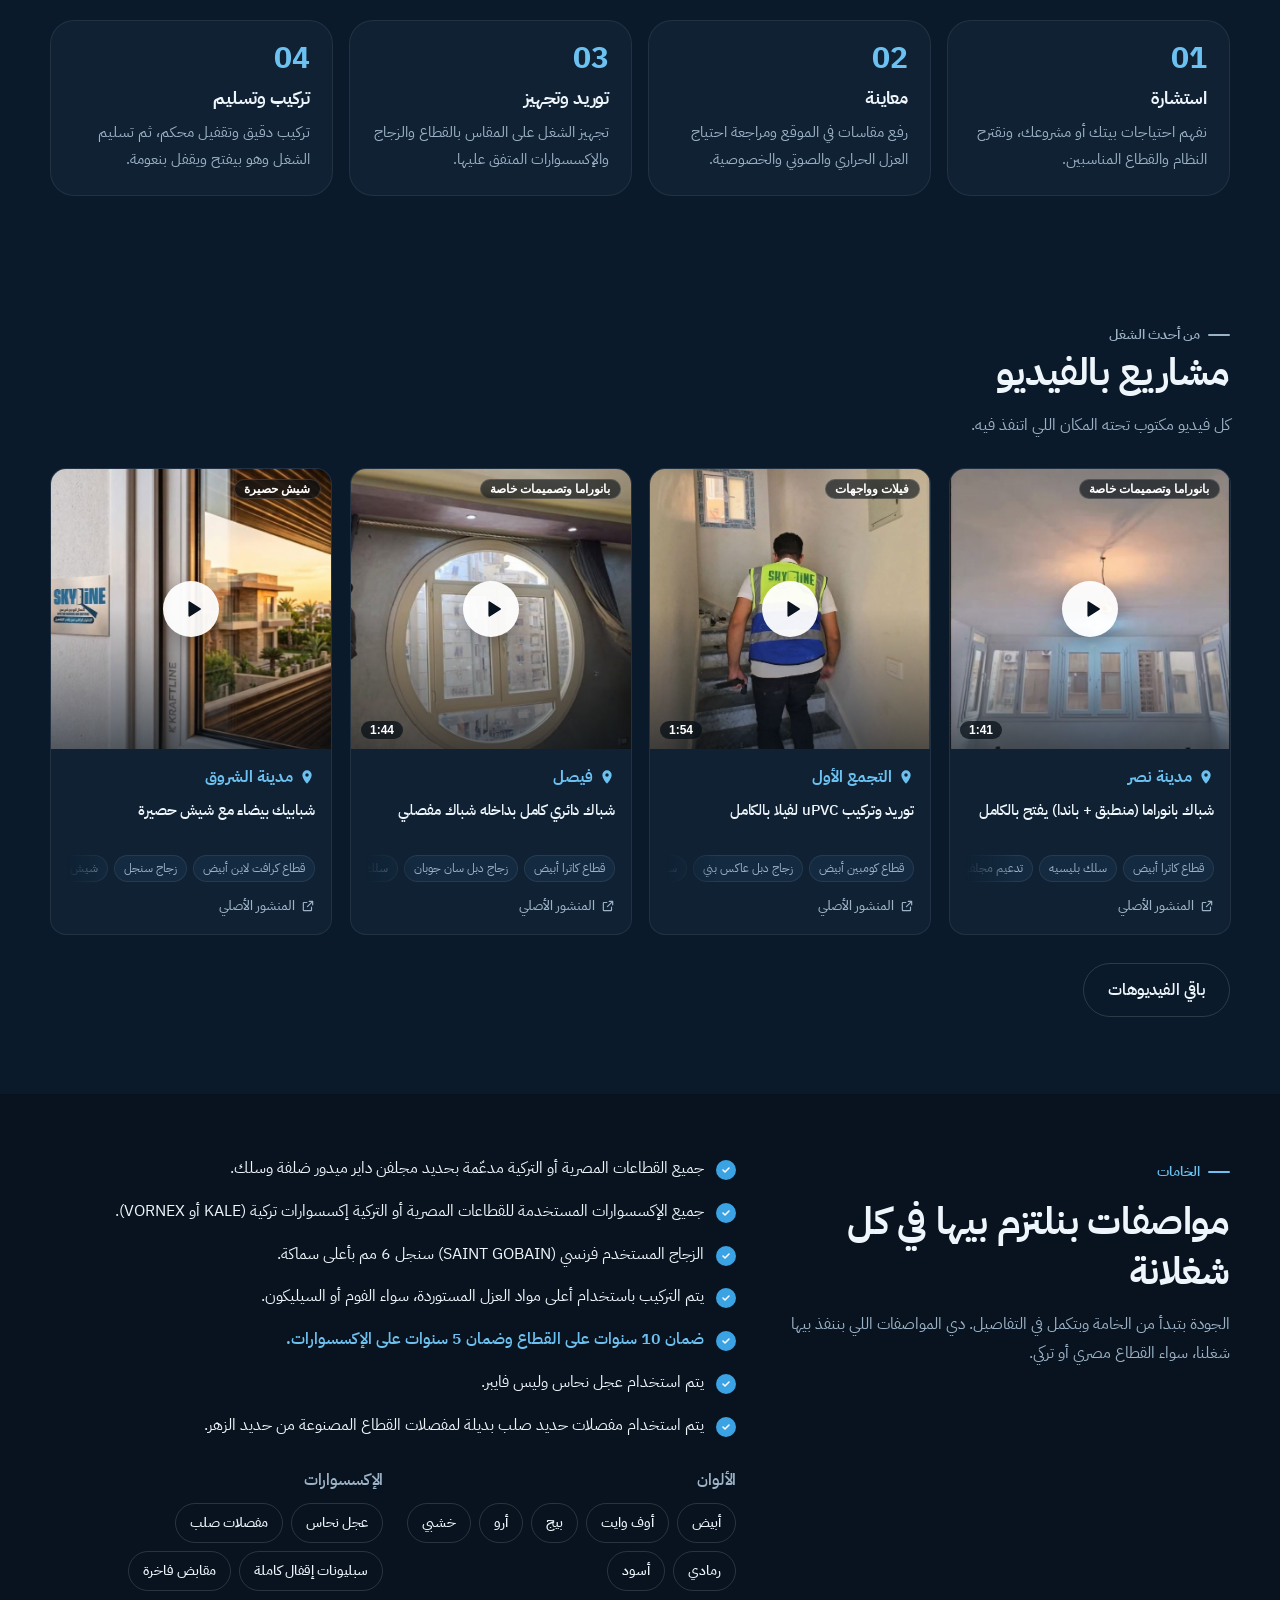
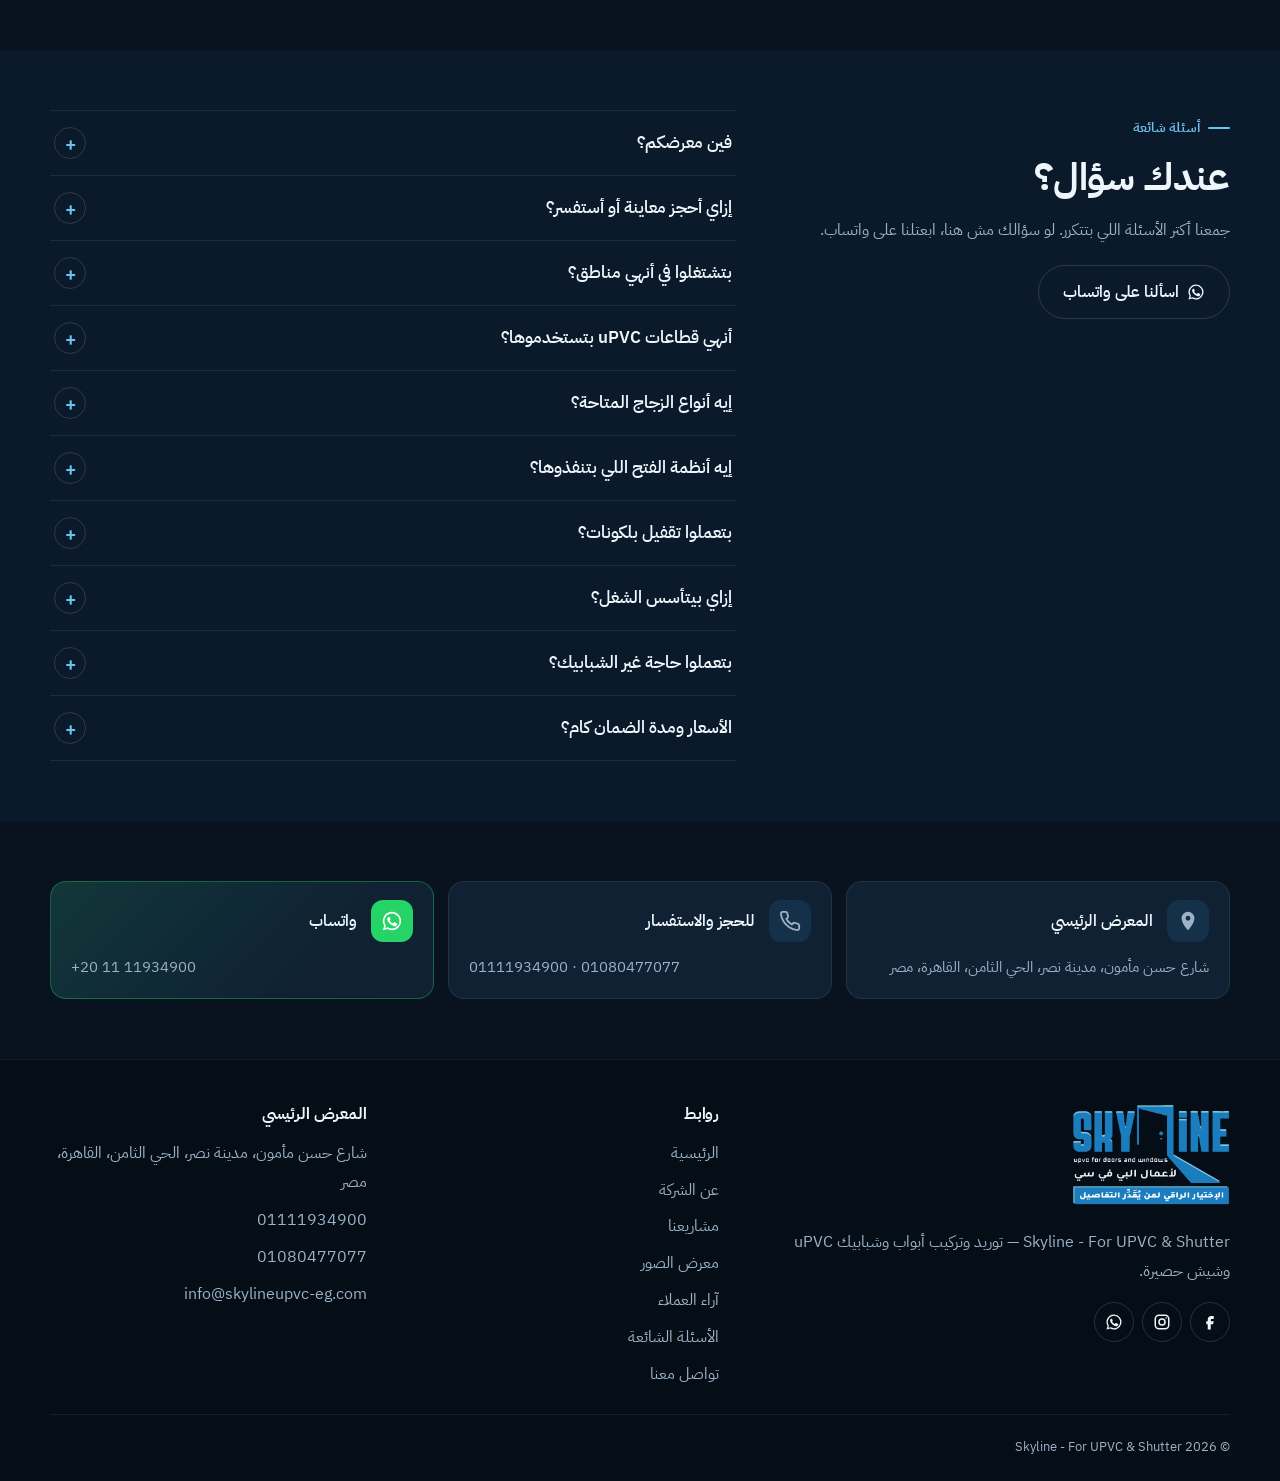
==== commit ca19d537: "SEO: put Skyline uPVC first in homepage title" ====
--- a/index.html
+++ b/index.html
@@ -3,7 +3,7 @@
 <head>
 <meta charset="utf-8">
 <meta name="viewport" content="width=device-width, initial-scale=1">
-<title>Skyline For UPVC & Shutter — Window & Door System Manufacturer in Egypt</title>
+<title>Skyline uPVC سكاي لاين | شبابيك وأبواب uPVC وشيش حصيرة - مدينة نصر</title>
 <meta name="description" content="Skyline سكاي لاين: توريد وتركيب شبابيك وأبواب uPVC، شبابيك جرار وبانوراما، تقفيل بلكونات وشيش حصيرة في جميع محافظات مصر. ضمان 10 سنين على القطاع — المعرض في مدينة نصر.">
 <meta name="keywords" content="شبابيك upvc, أبواب upvc, شبابيك يو بي في سي, شبابيك upvc مدينة نصر, شبابيك upvc القاهرة, تقفيل بلكونات, شيش حصيرة, شبابيك جرار, شبابيك بانوراما, سلك بليسيه, قطاع كومبين, قطاع كاترا, Skyline uPVC, سكاي لاين">
 <meta name="robots" content="index, follow, max-image-preview:large">
@@ -13,13 +13,13 @@
 <meta property="og:type" content="website">
 <meta property="og:locale" content="ar_EG">
 <meta property="og:site_name" content="Skyline - For UPVC &amp; Shutter">
-<meta property="og:title" content="Skyline For UPVC & Shutter — Window & Door System Manufacturer in Egypt">
+<meta property="og:title" content="Skyline uPVC سكاي لاين | شبابيك وأبواب uPVC وشيش حصيرة - مدينة نصر">
 <meta property="og:description" content="Skyline سكاي لاين: توريد وتركيب شبابيك وأبواب uPVC، شبابيك جرار وبانوراما، تقفيل بلكونات وشيش حصيرة في جميع محافظات مصر. ضمان 10 سنين على القطاع — المعرض في مدينة نصر.">
 <meta property="og:url" content="https://skylineupvc-eg.com/">
 <meta property="og:image" content="https://skylineupvc-eg.com/assets/og-image.jpg">
 <meta property="og:image:width" content="1200"><meta property="og:image:height" content="630">
 <meta name="twitter:card" content="summary_large_image">
-<meta name="twitter:title" content="Skyline For UPVC & Shutter — Window & Door System Manufacturer in Egypt">
+<meta name="twitter:title" content="Skyline uPVC سكاي لاين | شبابيك وأبواب uPVC وشيش حصيرة - مدينة نصر">
 <meta name="twitter:description" content="Skyline سكاي لاين: توريد وتركيب شبابيك وأبواب uPVC، شبابيك جرار وبانوراما، تقفيل بلكونات وشيش حصيرة في جميع محافظات مصر. ضمان 10 سنين على القطاع — المعرض في مدينة نصر.">
 <meta name="twitter:image" content="https://skylineupvc-eg.com/assets/og-image.jpg">
 <link rel="icon" href="assets/favicon-skyline.svg" type="image/svg+xml">
